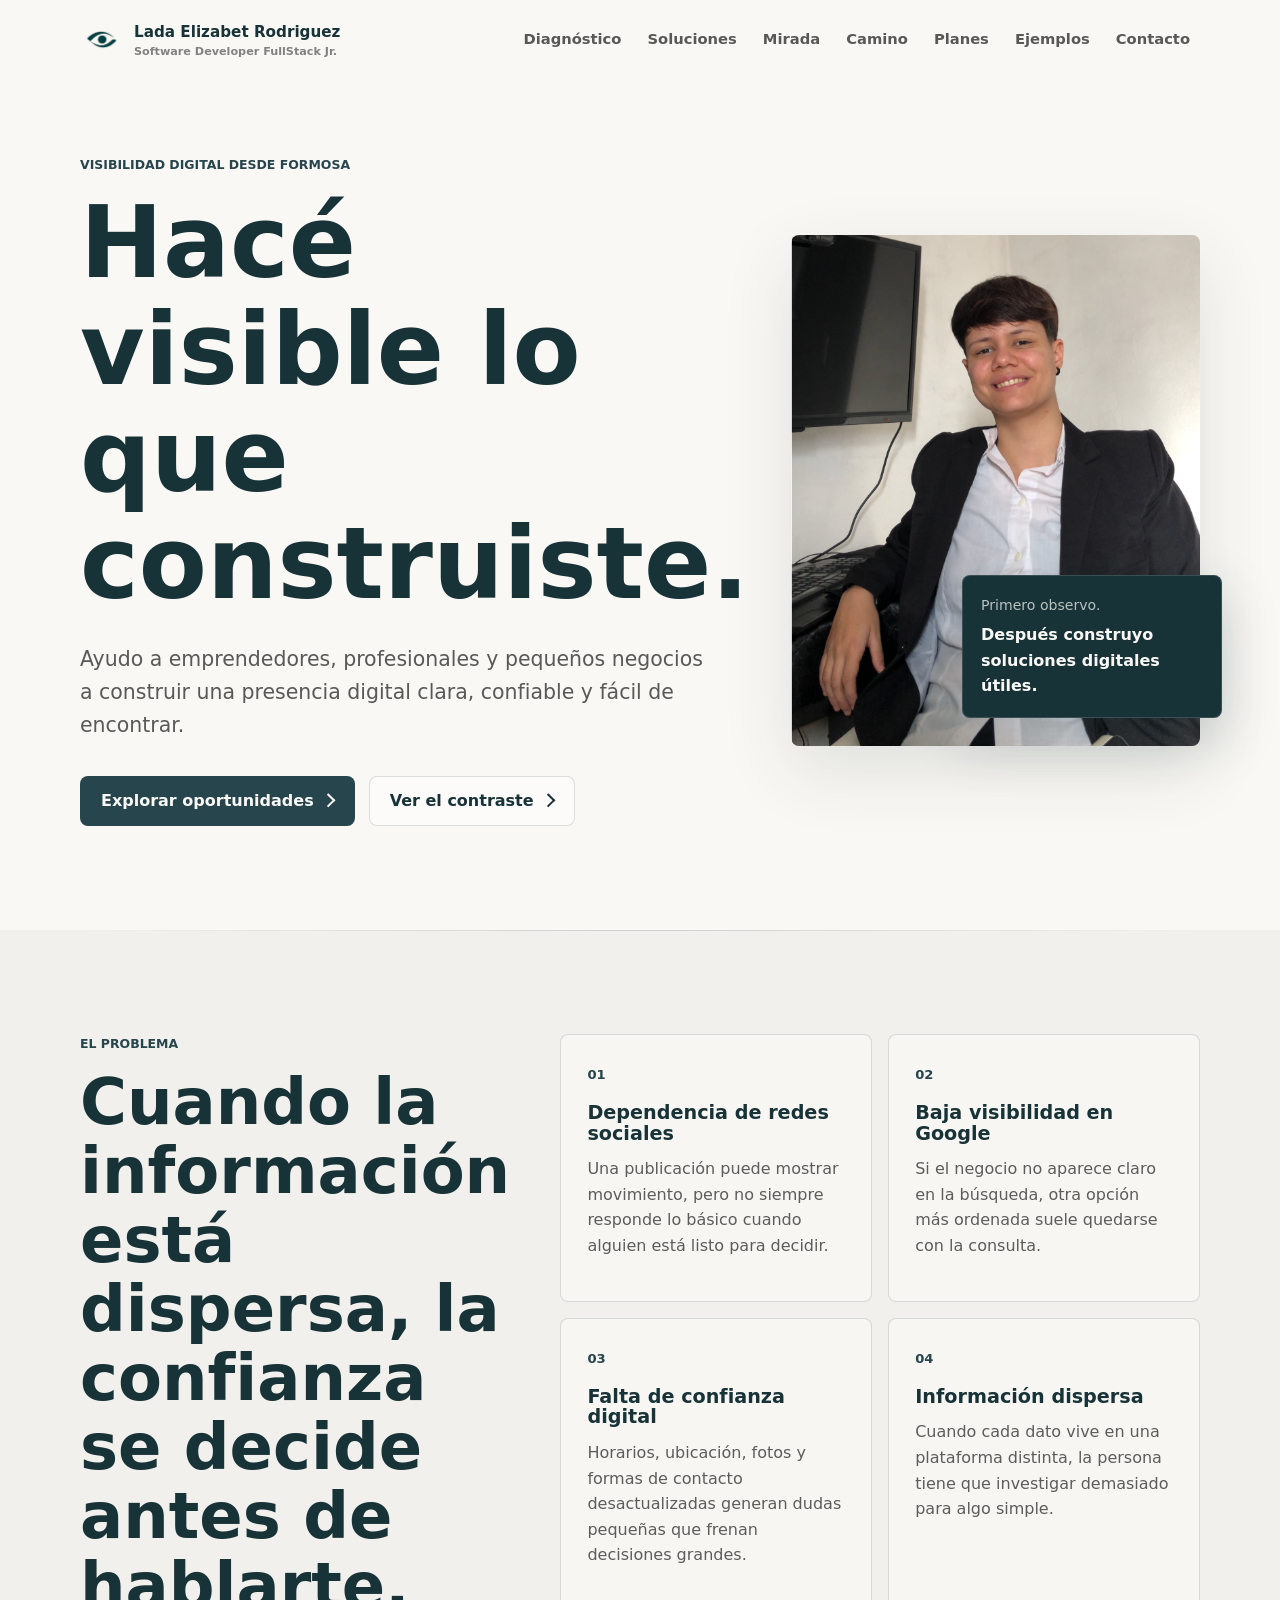
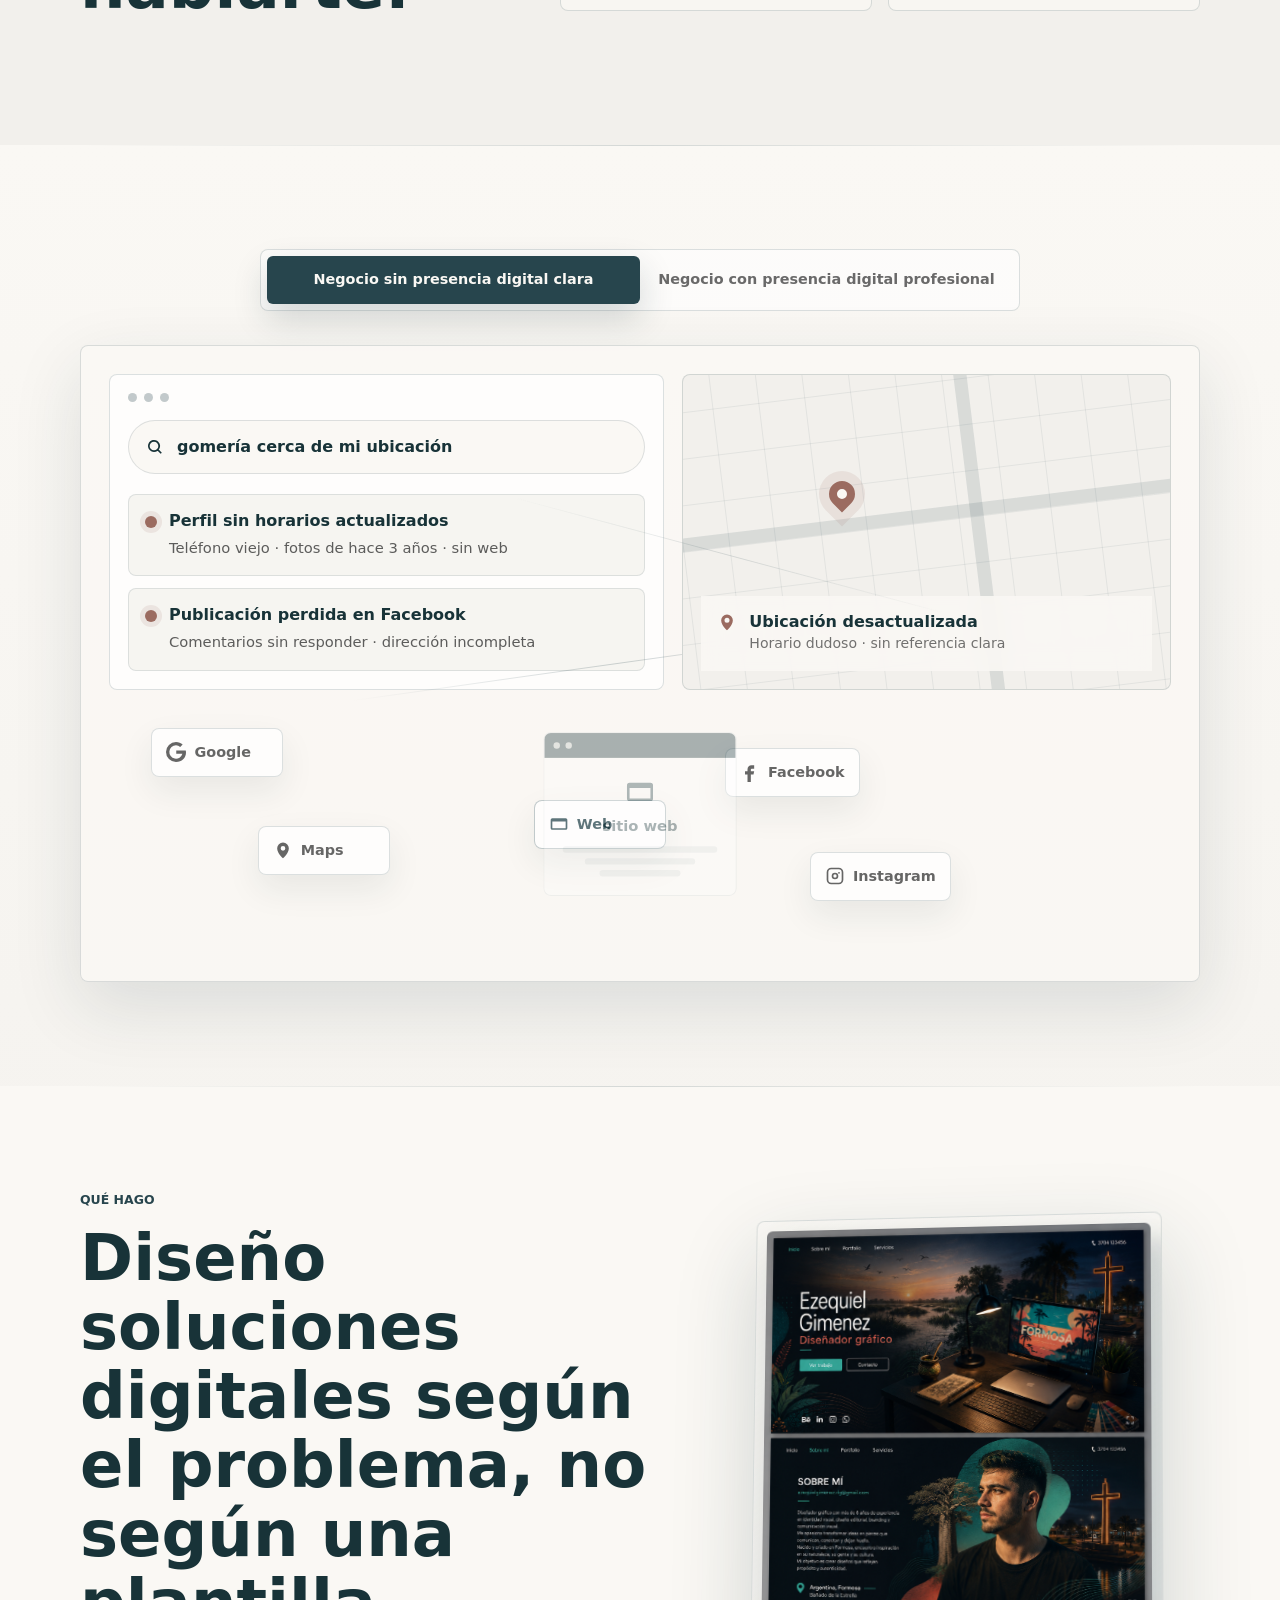
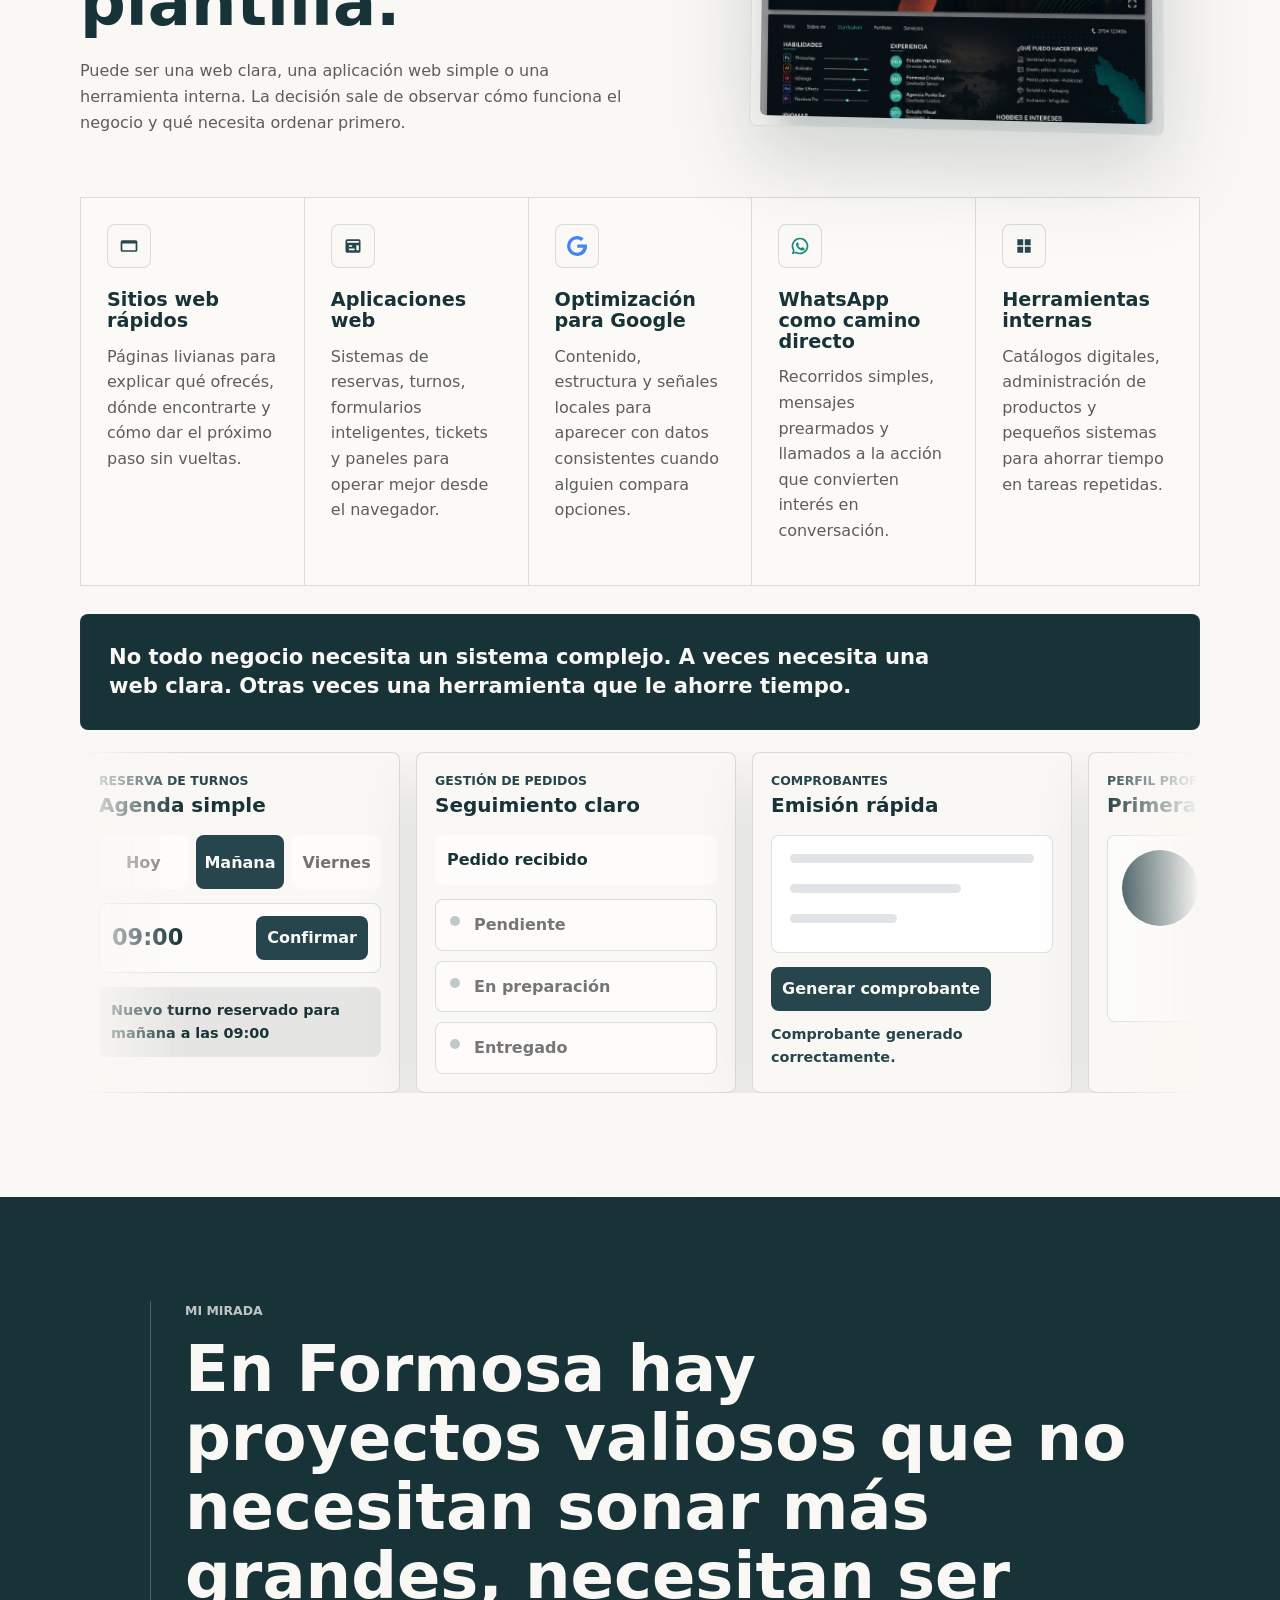
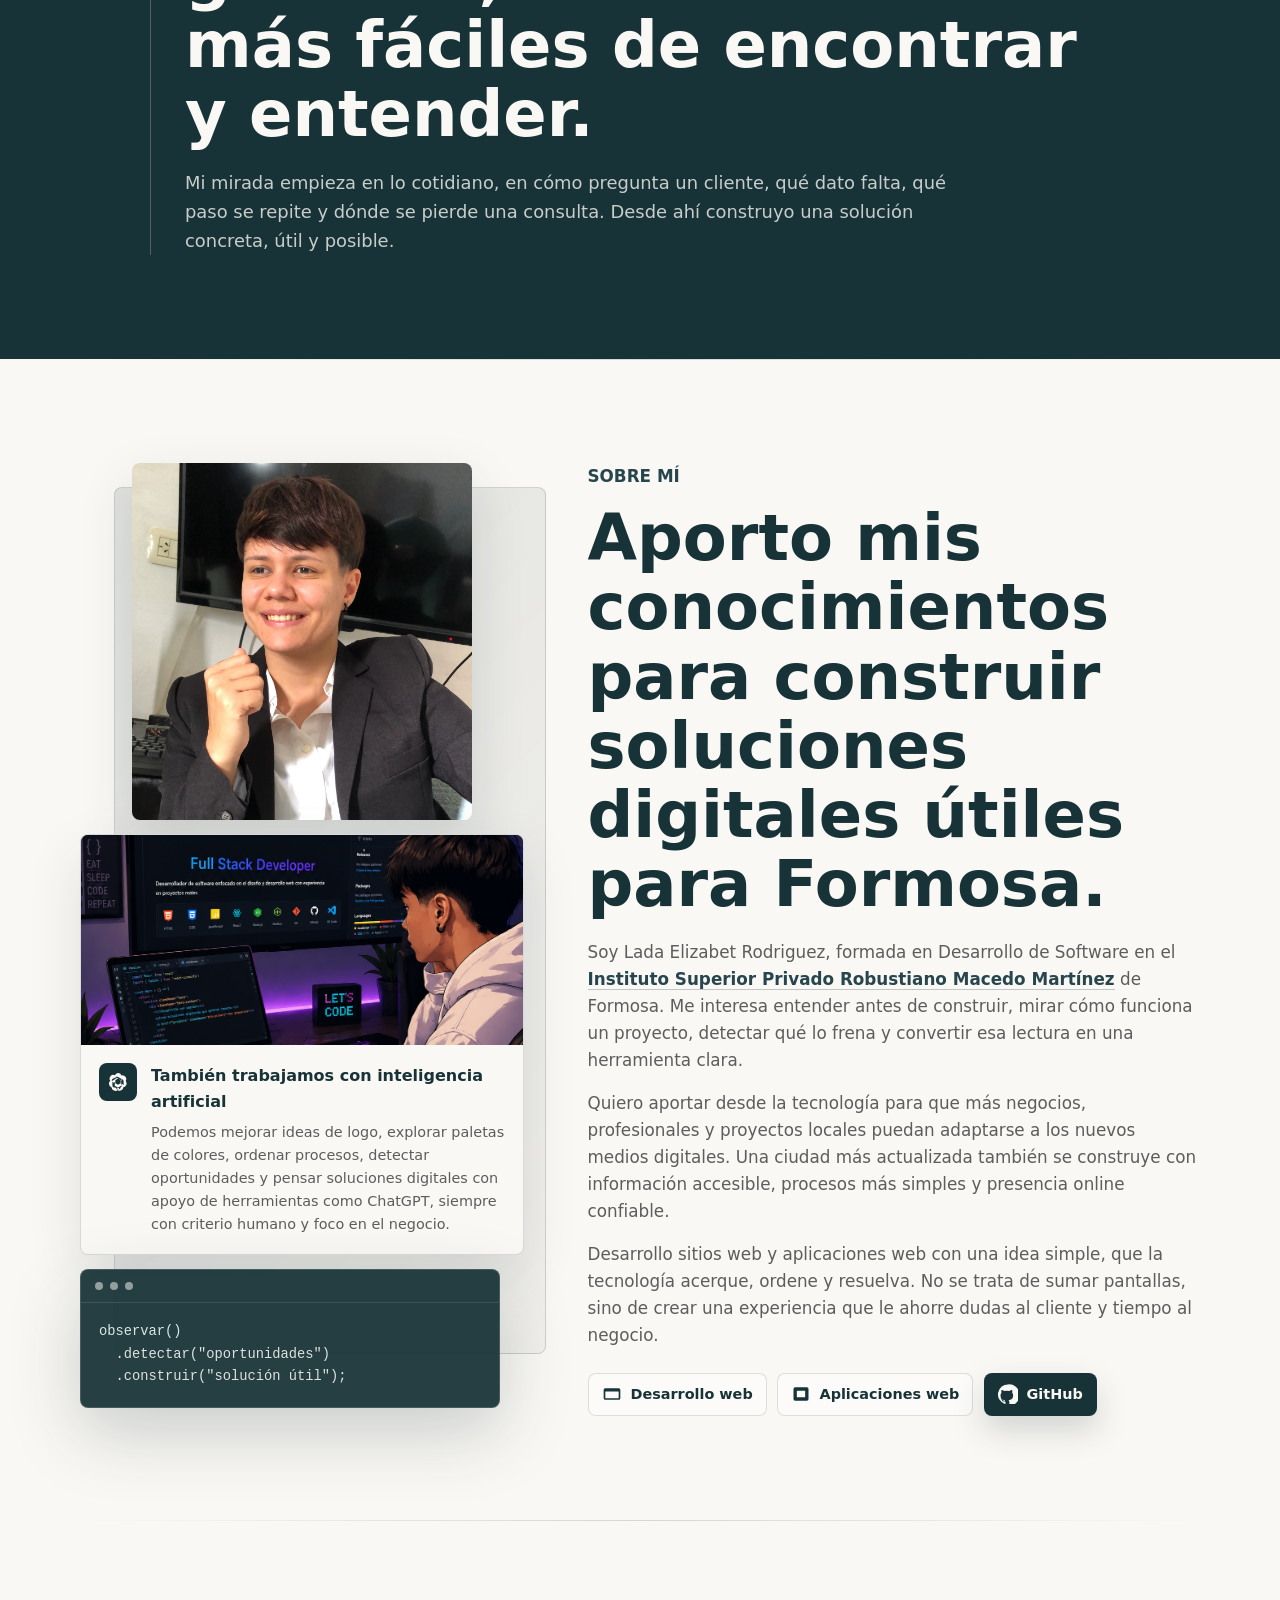
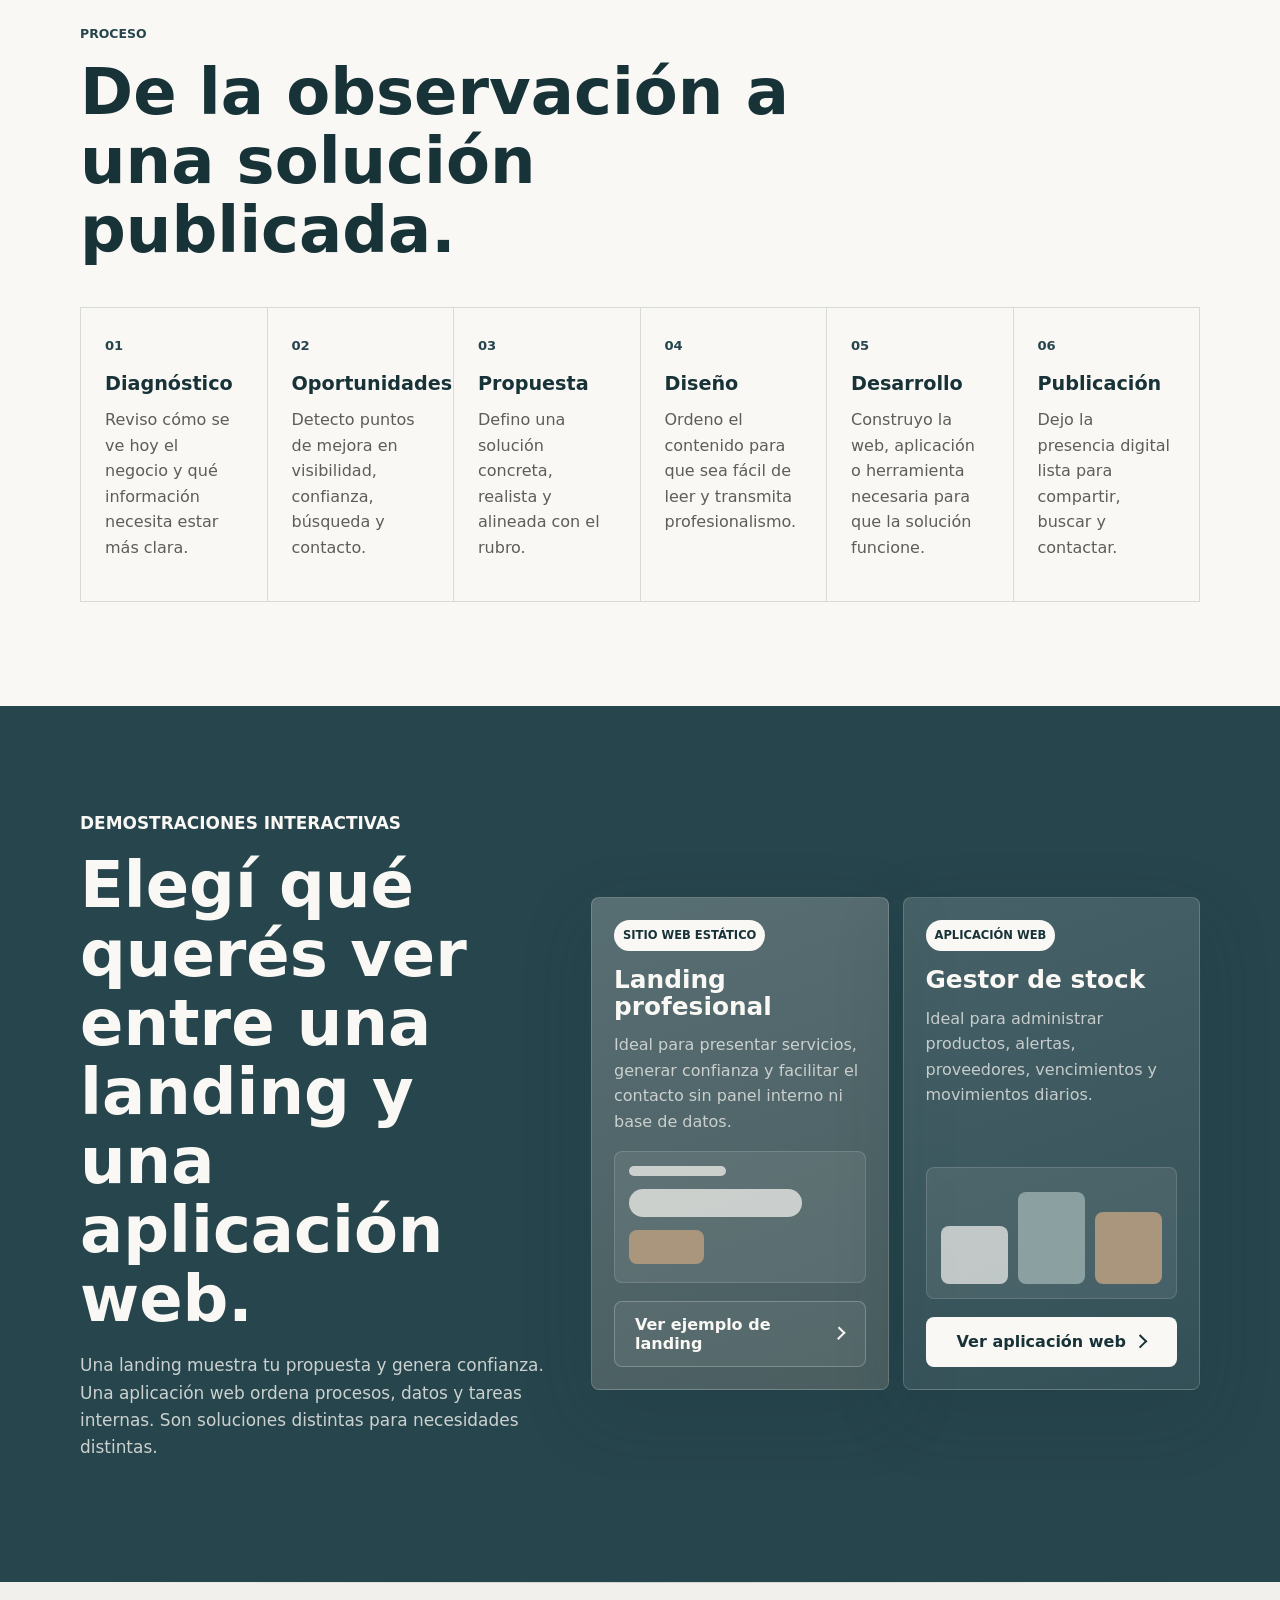
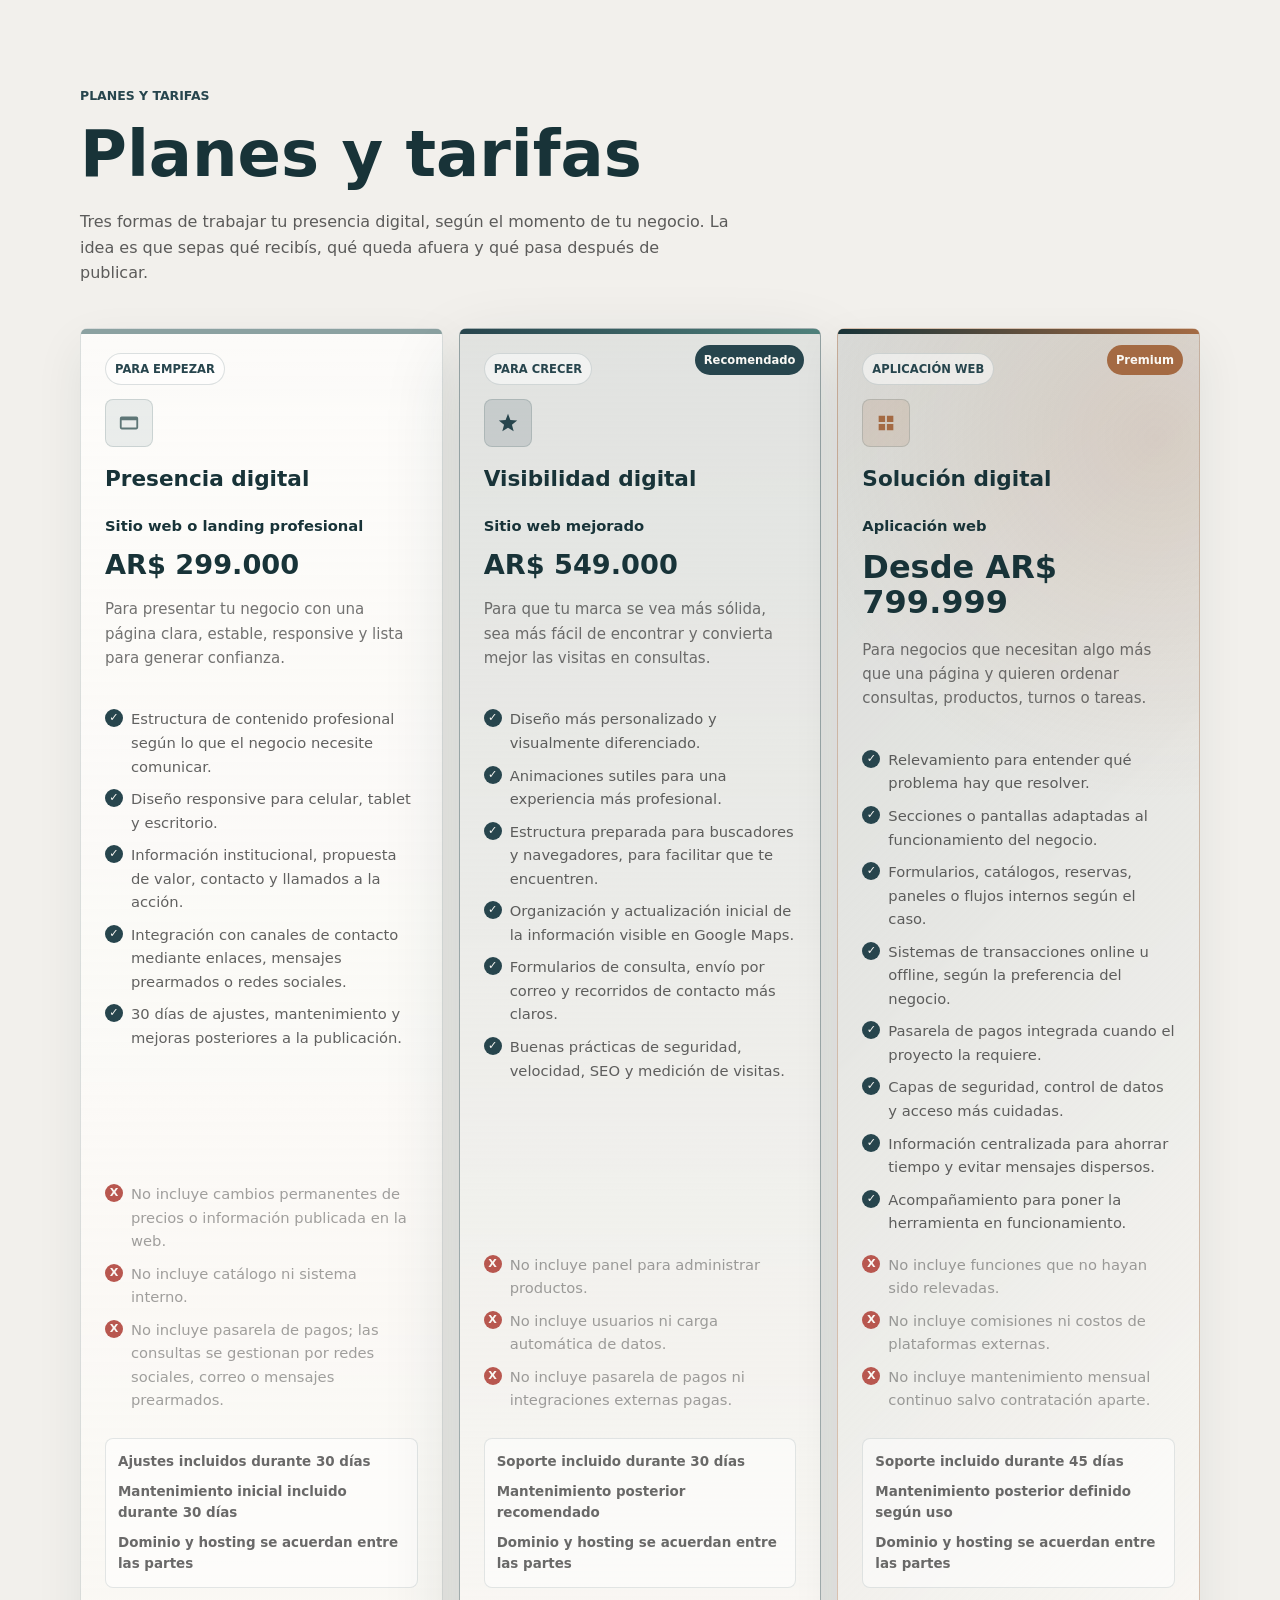
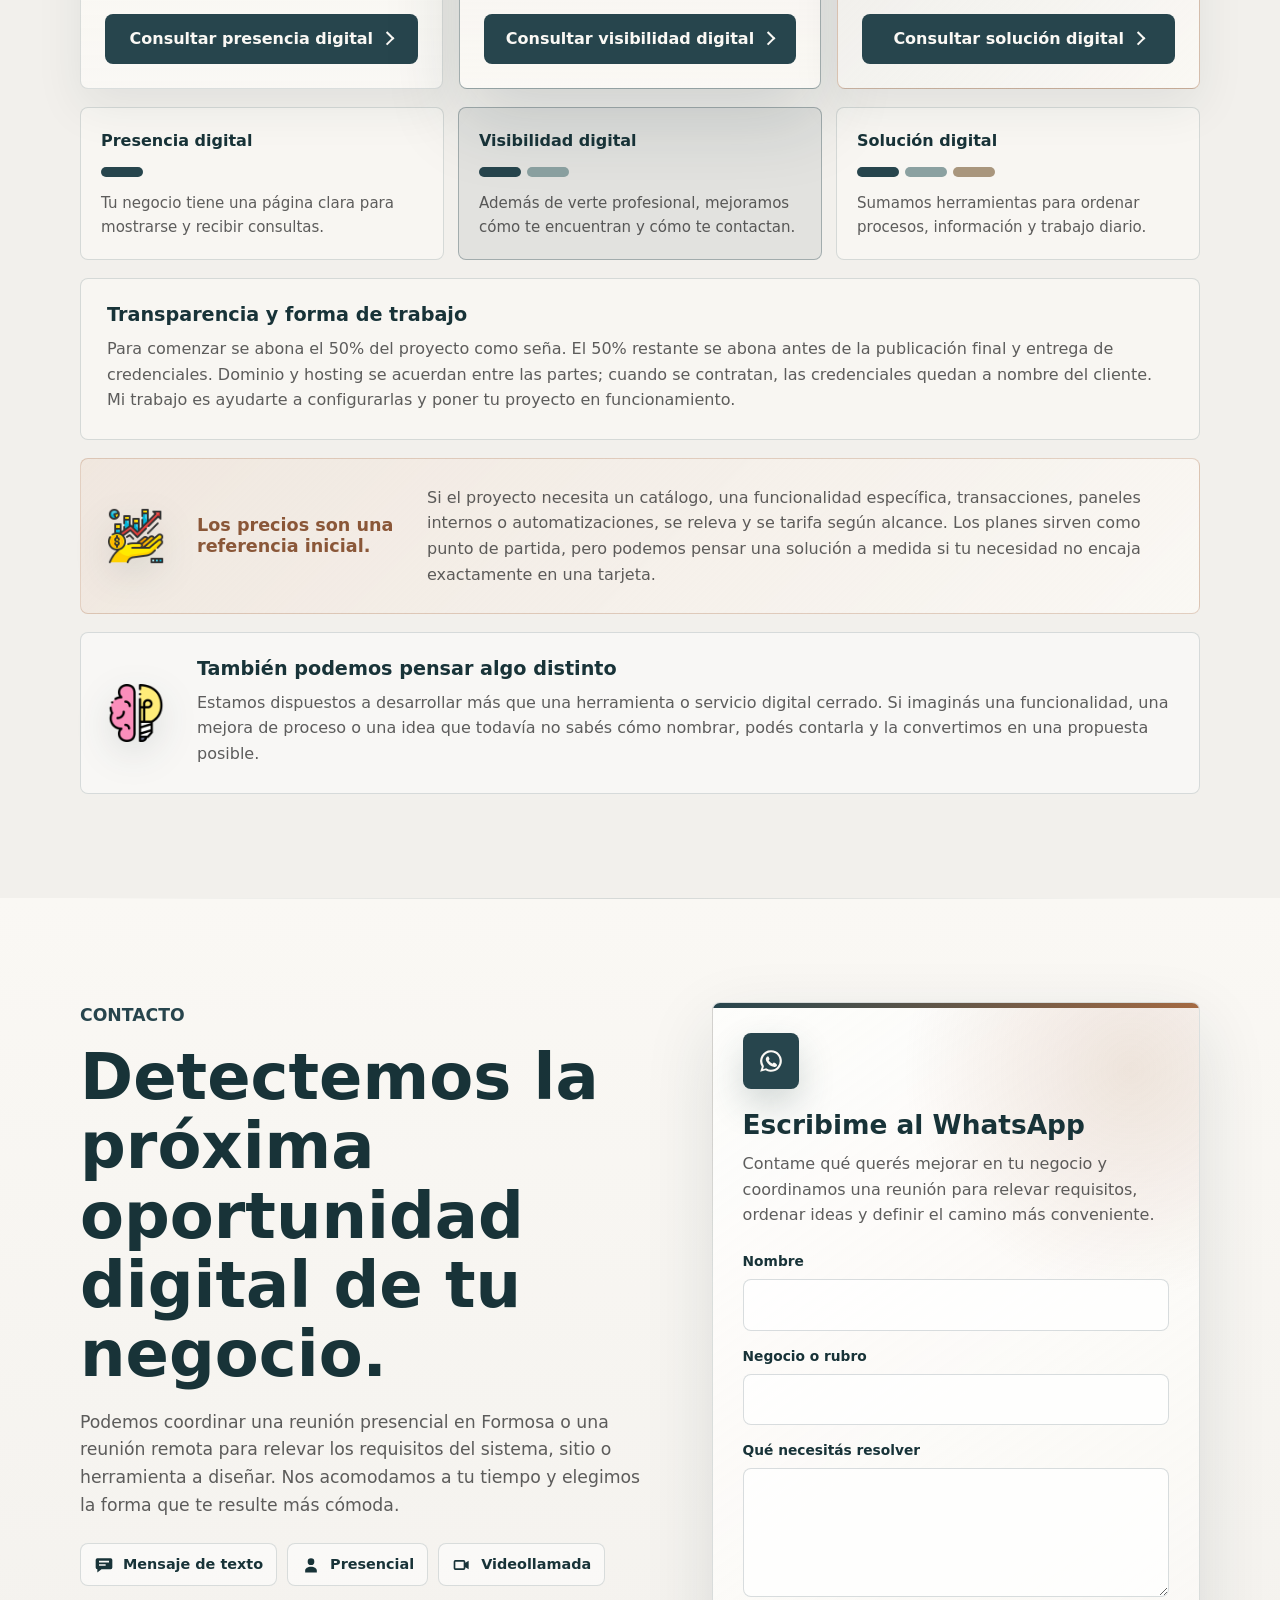
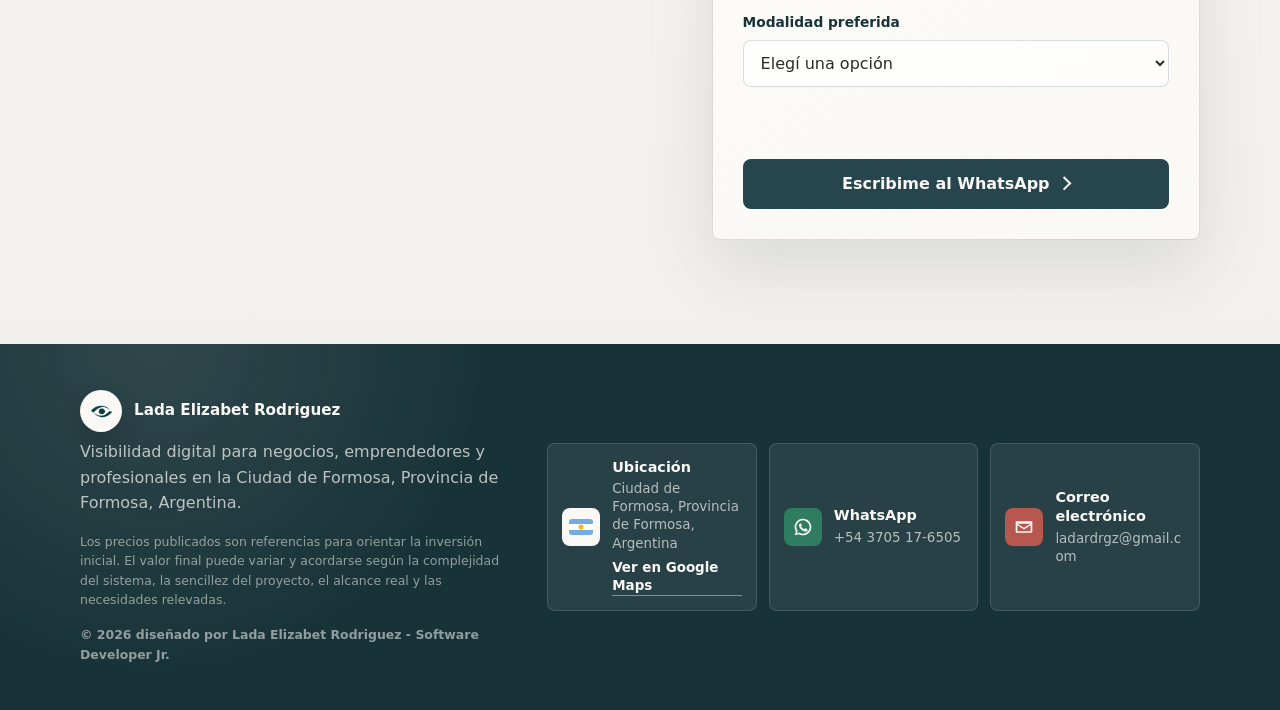
==== index.html @ 91e5b0d8 "Primera version del sitio profesional" ====
<!doctype html>
<html lang="es-AR">
  <head>
    <meta charset="utf-8">
    <meta name="viewport" content="width=device-width, initial-scale=1">
    <title>Lada Elizabet Rodriguez | Software Developer FullStack Jr. en Formosa</title>
    <meta name="description" content="Diseño sitios web, landing pages y aplicaciones web para negocios, emprendedores y profesionales que buscan una presencia digital clara, confiable y fácil de encontrar.">
    <meta name="author" content="Lada Elizabet Rodriguez">
    <meta name="robots" content="index, follow">
    <meta name="theme-color" content="#27454D">
    <meta property="og:locale" content="es_AR">
    <meta property="og:title" content="Lada Elizabet Rodriguez | Software Developer FullStack Jr. en Formosa">
    <meta property="og:description" content="Sitios web, landing pages y aplicaciones web para negocios, emprendedores y profesionales que necesitan visibilidad digital.">
    <meta property="og:type" content="website">
    <meta property="og:image" content="img/IMG_3997.PNG">
    <meta property="og:image:alt" content="Retrato de Lada Elizabet Rodriguez">
    <meta name="twitter:card" content="summary_large_image">
    <meta name="twitter:title" content="Lada Elizabet Rodriguez | Software Developer FullStack Jr.">
    <meta name="twitter:description" content="Presencia digital clara, confiable y fácil de encontrar para negocios y profesionales en Formosa.">
    <meta name="twitter:image" content="img/IMG_3997.PNG">
    <link rel="icon" href="img/logo.png">
    <link rel="apple-touch-icon" href="img/logo.png">
    <link rel="stylesheet" href="styles.css">
  </head>
  <body>
    <header class="site-header" data-header>
      <a class="brand" href="#inicio" aria-label="Ir al inicio">
        <img src="img/logo.png" alt="Logo de Lada Elizabet Rodriguez" class="brand__logo" decoding="async">
        <span class="brand__text">
          <span class="brand__name">Lada Elizabet Rodriguez</span>
          <span class="brand__role">Software Developer FullStack Jr.</span>
        </span>
      </a>

      <button class="nav-toggle" type="button" aria-label="Abrir menú" aria-expanded="false" data-nav-toggle>
        <span></span>
        <span></span>
      </button>

      <nav class="site-nav" aria-label="Navegación principal" data-nav>
        <a href="#problema">Diagnóstico</a>
        <a href="#que-hago">Soluciones</a>
        <a href="#mirada">Mirada</a>
        <a href="#proceso">Camino</a>
        <a href="#planes">Planes</a>
        <a href="#demo">Ejemplos</a>
        <a href="#contacto">Contacto</a>
      </nav>
    </header>

    <main>
      <section class="hero section" id="inicio">
        <div class="container hero__grid">
          <div class="hero__content">
            <p class="eyebrow">Visibilidad digital desde Formosa</p>
            <h1>Hacé visible lo que construiste.</h1>
            <p class="hero__lead">Ayudo a emprendedores, profesionales y pequeños negocios a construir una presencia digital clara, confiable y fácil de encontrar.</p>
            <div class="hero__actions">
              <a class="button button--primary" href="#contacto">Explorar oportunidades</a>
              <a class="button button--ghost" href="#visibilidad">Ver el contraste</a>
            </div>
          </div>

          <aside class="hero__portrait" aria-label="Presentación de Lada Elizabet Rodriguez">
            <img src="img/IMG_3997.PNG" alt="Retrato de Lada Elizabet Rodriguez" fetchpriority="high" decoding="async">
            <div class="portrait-note">
              <span>Primero observo.</span>
              <strong>Después construyo soluciones digitales útiles.</strong>
            </div>
          </aside>
        </div>
      </section>

      <section class="section section--soft" id="problema">
        <div class="container split">
          <div>
            <p class="eyebrow">El problema</p>
            <h2>Cuando la información está dispersa, la confianza se decide antes de hablarte.</h2>
          </div>
          <div class="problem-grid">
            <article class="mini-card">
              <span>01</span>
              <h3>Dependencia de redes sociales</h3>
              <p>Una publicación puede mostrar movimiento, pero no siempre responde lo básico cuando alguien está listo para decidir.</p>
            </article>
            <article class="mini-card">
              <span>02</span>
              <h3>Baja visibilidad en Google</h3>
              <p>Si el negocio no aparece claro en la búsqueda, otra opción más ordenada suele quedarse con la consulta.</p>
            </article>
            <article class="mini-card">
              <span>03</span>
              <h3>Falta de confianza digital</h3>
              <p>Horarios, ubicación, fotos y formas de contacto desactualizadas generan dudas pequeñas que frenan decisiones grandes.</p>
            </article>
            <article class="mini-card">
              <span>04</span>
              <h3>Información dispersa</h3>
              <p>Cuando cada dato vive en una plataforma distinta, la persona tiene que investigar demasiado para algo simple.</p>
            </article>
          </div>
        </div>
      </section>

      <section class="section visibility-lab" id="visibilidad" data-visibility-lab>
        <div class="container">
          <div class="visibility-switch" role="group" aria-label="Comparación de presencia digital">
            <button class="visibility-switch__button is-active" type="button" data-visibility-state="unclear">Negocio sin presencia digital clara</button>
            <button class="visibility-switch__button" type="button" data-visibility-state="clear">Negocio con presencia digital profesional</button>
          </div>

          <div class="visibility-board" data-visibility-board>
            <div class="search-simulation">
              <div class="browser-bar" aria-hidden="true">
                <span></span>
                <span></span>
                <span></span>
              </div>
              <div class="search-field">
                <svg viewBox="0 0 24 24" aria-hidden="true">
                  <path d="M10.8 18a7.2 7.2 0 1 1 5.1-12.3 7.2 7.2 0 0 1-5.1 12.3Zm0-2a5.2 5.2 0 1 0 0-10.4 5.2 5.2 0 0 0 0 10.4Zm8 4.2-4-4 1.4-1.4 4 4-1.4 1.4Z"/>
                </svg>
                <span data-search-query>gomería cerca de mi ubicación</span>
              </div>
              <div class="result-list">
                <article class="search-result search-result--one">
                  <span class="result-dot"></span>
                  <div>
                    <strong data-result-title>Perfil sin horarios actualizados</strong>
                    <p data-result-detail>Teléfono viejo · fotos de hace 3 años · sin web</p>
                  </div>
                </article>
                <article class="search-result search-result--two">
                  <span class="result-dot"></span>
                  <div>
                    <strong data-result-title-alt>Publicación perdida en Facebook</strong>
                    <p data-result-detail-alt>Comentarios sin responder · dirección incompleta</p>
                  </div>
                </article>
              </div>
            </div>

            <div class="map-simulation">
              <div class="map-grid" aria-hidden="true"></div>
              <div class="map-pin map-pin--wrong" aria-hidden="true"></div>
              <div class="map-pin map-pin--right" aria-hidden="true"></div>
              <div class="map-card">
                <svg viewBox="0 0 24 24" aria-hidden="true">
                  <path d="M12 22s7-5.6 7-12a7 7 0 0 0-14 0c0 6.4 7 12 7 12Zm0-9a3 3 0 1 1 0-6 3 3 0 0 1 0 6Z"/>
                </svg>
                <div>
                  <strong data-map-title>Ubicación desactualizada</strong>
                  <span data-map-detail>Horario dudoso · sin referencia clara</span>
                </div>
              </div>
            </div>

            <div class="channel-cloud" aria-label="Canales de búsqueda">
              <span class="channel-card channel-card--google">
                <svg viewBox="0 0 24 24" aria-hidden="true"><path d="M12 4a8 8 0 1 0 7.7 10.2h-7.4v-4h11.4c.2.8.3 1.5.3 2.4C24 19.2 19 24 12 24A12 12 0 1 1 12 0c3.2 0 5.9 1.2 8 3.1l-3 3A7.5 7.5 0 0 0 12 4Z"/></svg>
                Google
              </span>
              <span class="channel-card channel-card--maps">
                <svg viewBox="0 0 24 24" aria-hidden="true"><path d="M12 22s7-5.6 7-12a7 7 0 0 0-14 0c0 6.4 7 12 7 12Zm0-9.2a2.8 2.8 0 1 1 0-5.6 2.8 2.8 0 0 1 0 5.6Z"/></svg>
                Maps
              </span>
              <span class="channel-card channel-card--facebook">
                <svg viewBox="0 0 24 24" aria-hidden="true"><path d="M14 8h3V4h-3c-3.3 0-5 2-5 5v2H6v4h3v9h4v-9h3.2l.8-4h-4V9c0-.7.3-1 1-1Z"/></svg>
                Facebook
              </span>
              <span class="channel-card channel-card--instagram">
                <svg viewBox="0 0 24 24" aria-hidden="true"><path d="M7.5 2h9A5.5 5.5 0 0 1 22 7.5v9a5.5 5.5 0 0 1-5.5 5.5h-9A5.5 5.5 0 0 1 2 16.5v-9A5.5 5.5 0 0 1 7.5 2Zm0 2A3.5 3.5 0 0 0 4 7.5v9A3.5 3.5 0 0 0 7.5 20h9a3.5 3.5 0 0 0 3.5-3.5v-9A3.5 3.5 0 0 0 16.5 4h-9ZM12 8a4 4 0 1 1 0 8 4 4 0 0 1 0-8Zm0 2a2 2 0 1 0 0 4 2 2 0 0 0 0-4Zm4.8-2.9a1.1 1.1 0 1 1 0 2.2 1.1 1.1 0 0 1 0-2.2Z"/></svg>
                Instagram
              </span>
              <span class="channel-card channel-card--web">
                <svg viewBox="0 0 24 24" aria-hidden="true"><path d="M4 5h16a2 2 0 0 1 2 2v10a2 2 0 0 1-2 2H4a2 2 0 0 1-2-2V7a2 2 0 0 1 2-2Zm0 4v8h16V9H4Zm1-2h2v1H5V7Zm3 0h2v1H8V7Z"/></svg>
                Web
              </span>
            </div>

            <div class="central-site" aria-label="Sitio web central">
              <div class="central-site__header">
                <span></span>
                <span></span>
              </div>
              <div class="central-site__body">
                <svg viewBox="0 0 24 24" aria-hidden="true">
                  <path d="M4 5h16a2 2 0 0 1 2 2v10a2 2 0 0 1-2 2H4a2 2 0 0 1-2-2V7a2 2 0 0 1 2-2Zm0 4v8h16V9H4Z"/>
                </svg>
                <strong>sitio web</strong>
                <div class="site-lines" aria-hidden="true">
                  <span></span>
                  <span></span>
                  <span></span>
                </div>
              </div>
            </div>
          </div>
        </div>
      </section>

      <section class="section" id="que-hago">
        <div class="container">
          <div class="solution-intro">
            <div class="section-heading">
              <p class="eyebrow">Qué hago</p>
              <h2>Diseño soluciones digitales según el problema, no según una plantilla.</h2>
              <p>Puede ser una web clara, una aplicación web simple o una herramienta interna. La decisión sale de observar cómo funciona el negocio y qué necesita ordenar primero.</p>
            </div>

            <figure class="premium-preview premium-preview--image" aria-label="Ejemplo visual de landing moderna">
              <img src="img/Image_Diseñador.png" alt="Ejemplo de landing profesional para diseñador gráfico" loading="lazy" decoding="async">
            </figure>
          </div>

          <div class="feature-list feature-list--icons">
            <article>
              <span class="feature-icon" aria-hidden="true">
                <svg viewBox="0 0 24 24"><path d="M4 5h16a2 2 0 0 1 2 2v10a2 2 0 0 1-2 2H4a2 2 0 0 1-2-2V7a2 2 0 0 1 2-2Zm0 4v8h16V9H4Z"/></svg>
              </span>
              <h3>Sitios web rápidos</h3>
              <p>Páginas livianas para explicar qué ofrecés, dónde encontrarte y cómo dar el próximo paso sin vueltas.</p>
            </article>
            <article>
              <span class="feature-icon" aria-hidden="true">
                <svg viewBox="0 0 24 24"><path d="M5 4h14a2 2 0 0 1 2 2v12a2 2 0 0 1-2 2H5a2 2 0 0 1-2-2V6a2 2 0 0 1 2-2Zm0 4h14V6H5v2Zm2 3v2h4v-2H7Zm0 4v2h7v-2H7Zm9-4v6h3v-6h-3Z"/></svg>
              </span>
              <h3>Aplicaciones web</h3>
              <p>Sistemas de reservas, turnos, formularios inteligentes, tickets y paneles para operar mejor desde el navegador.</p>
            </article>
            <article>
              <span class="feature-icon feature-icon--google" aria-hidden="true">
                <svg viewBox="0 0 24 24"><path d="M12 4a8 8 0 1 0 7.7 10.2h-7.4v-4h11.4c.2.8.3 1.5.3 2.4C24 19.2 19 24 12 24A12 12 0 1 1 12 0c3.2 0 5.9 1.2 8 3.1l-3 3A7.5 7.5 0 0 0 12 4Z"/></svg>
              </span>
              <h3>Optimización para Google</h3>
              <p>Contenido, estructura y señales locales para aparecer con datos consistentes cuando alguien compara opciones.</p>
            </article>
            <article>
              <span class="feature-icon feature-icon--whatsapp" aria-hidden="true">
                <svg viewBox="0 0 24 24"><path d="M12 2a10 10 0 0 0-8.5 15.3L2 22l4.9-1.4A10 10 0 1 0 12 2Zm0 18a8 8 0 0 1-4.1-1.1l-.3-.2-2.9.8.8-2.8-.2-.3A8 8 0 1 1 12 20Zm4.5-5.8c-.2-.1-1.4-.7-1.6-.8-.2-.1-.4-.1-.6.1l-.7.8c-.1.2-.3.2-.5.1a6.5 6.5 0 0 1-3.2-2.8c-.1-.2 0-.4.1-.5l.5-.6c.1-.2.2-.3.1-.5l-.7-1.7c-.2-.4-.4-.4-.6-.4h-.5c-.2 0-.5.1-.7.3-.2.2-.9.9-.9 2.1 0 1.2.9 2.4 1 2.6.1.2 1.8 2.9 4.5 4 .6.3 1.1.4 1.5.5.6.2 1.2.1 1.6.1.5-.1 1.4-.6 1.6-1.1.2-.6.2-1 .1-1.1-.1-.1-.3-.2-.5-.3Z"/></svg>
              </span>
              <h3>WhatsApp como camino directo</h3>
              <p>Recorridos simples, mensajes prearmados y llamados a la acción que convierten interés en conversación.</p>
            </article>
            <article>
              <span class="feature-icon" aria-hidden="true">
                <svg viewBox="0 0 24 24"><path d="M4 4h7v7H4V4Zm9 0h7v7h-7V4ZM4 13h7v7H4v-7Zm9 0h7v7h-7v-7Z"/></svg>
              </span>
              <h3>Herramientas internas</h3>
              <p>Catálogos digitales, administración de productos y pequeños sistemas para ahorrar tiempo en tareas repetidas.</p>
            </article>
          </div>

          <div class="feature-note">
            <p>No todo negocio necesita un sistema complejo. A veces necesita una web clara. Otras veces una herramienta que le ahorre tiempo.</p>
          </div>

          <div class="solution-carousel" aria-label="Demostraciones visuales de problemas resueltos">
            <div class="solution-track">
              <article class="solution-card solution-card--booking">
                <div class="solution-card__head">
                  <span>Reserva de turnos</span>
                  <strong>Agenda simple</strong>
                </div>
                <div class="mini-calendar">
                  <button type="button">Hoy</button>
                  <button class="is-selected" type="button">Mañana</button>
                  <button type="button">Viernes</button>
                </div>
                <div class="mini-confirm">
                  <span>09:00</span>
                  <button type="button">Confirmar</button>
                </div>
                <p class="mini-toast">Nuevo turno reservado para mañana a las 09:00</p>
              </article>

              <article class="solution-card solution-card--orders">
                <div class="solution-card__head">
                  <span>Gestión de pedidos</span>
                  <strong>Seguimiento claro</strong>
                </div>
                <div class="order-flow">
                  <span>Pedido recibido</span>
                  <div>
                    <i>Pendiente</i>
                    <i>En preparación</i>
                    <i>Entregado</i>
                  </div>
                </div>
              </article>

              <article class="solution-card solution-card--receipt">
                <div class="solution-card__head">
                  <span>Comprobantes</span>
                  <strong>Emisión rápida</strong>
                </div>
                <div class="receipt-paper">
                  <span></span>
                  <span></span>
                  <span></span>
                </div>
                <button type="button">Generar comprobante</button>
                <p>Comprobante generado correctamente.</p>
              </article>

              <article class="solution-card solution-card--profile">
                <div class="solution-card__head">
                  <span>Perfil profesional</span>
                  <strong>Primera impresión</strong>
                </div>
                <div class="profile-web">
                  <span></span>
                  <div>
                    <strong>Tu nombre profesional</strong>
                    <small>Experiencia · Servicios · Contacto</small>
                    <button type="button">Contactar</button>
                  </div>
                </div>
              </article>

              <article class="solution-card solution-card--catalog">
                <div class="solution-card__head">
                  <span>Catálogo digital</span>
                  <strong>Productos visibles</strong>
                </div>
                <div class="catalog-mini">
                  <div><span></span><strong>$ 18.900</strong><button type="button">Consultar</button></div>
                  <div><span></span><strong>$ 32.500</strong><button type="button">Consultar</button></div>
                </div>
              </article>

              <article class="solution-card solution-card--stock">
                <div class="solution-card__head">
                  <span>Control de stock</span>
                  <strong>Alertas útiles</strong>
                </div>
                <div class="stock-mini">
                  <p><span>Producto disponible</span><strong>34 u.</strong></p>
                  <p class="is-low"><span>Stock bajo</span><strong>4 u.</strong></p>
                  <meter min="0" max="100" value="28"></meter>
                </div>
              </article>

              <article class="solution-card solution-card--form">
                <div class="solution-card__head">
                  <span>Formulario inteligente</span>
                  <strong>Solicitud ordenada</strong>
                </div>
                <div class="smart-form">
                  <span>Nombre completo</span>
                  <span>Rubro del negocio</span>
                  <span>Necesidad principal</span>
                </div>
                <p>Solicitud enviada.</p>
              </article>

              <article class="solution-card solution-card--admin">
                <div class="solution-card__head">
                  <span>Panel administrativo</span>
                  <strong>Decisiones rápidas</strong>
                </div>
                <div class="admin-mini">
                  <div><strong>128</strong><span>consultas</span></div>
                  <div><strong>36</strong><span>reservas</span></div>
                  <div class="mini-bars"><i></i><i></i><i></i><i></i></div>
                </div>
              </article>

            </div>
          </div>
        </div>
      </section>

      <section class="section section--deep" id="mirada">
        <div class="container quote-block">
          <p class="eyebrow">Mi mirada</p>
          <h2>En Formosa hay proyectos valiosos que no necesitan sonar más grandes, necesitan ser más fáciles de encontrar y entender.</h2>
          <p>Mi mirada empieza en lo cotidiano, en cómo pregunta un cliente, qué dato falta, qué paso se repite y dónde se pierde una consulta. Desde ahí construyo una solución concreta, útil y posible.</p>
        </div>
      </section>

      <section class="section" id="sobre-mi">
        <div class="container about">
          <div class="about__visual">
            <div class="about__image">
              <img src="img/IMG_4013.PNG" alt="Lada Elizabet Rodriguez en presentación profesional" loading="lazy" decoding="async">
            </div>
            <div class="ai-note">
              <div class="ai-note__media">
                <img src="img/ChatGPT Image 14 jun 2026, 10_40_36 p.m.png" alt="Espacio de trabajo con desarrollo web e inteligencia artificial" loading="lazy" decoding="async">
              </div>
              <div class="ai-note__content">
                <span class="ai-note__icon" aria-hidden="true">
                  <svg viewBox="0 0 24 24"><path d="M12 2.2a4.1 4.1 0 0 1 3.8 2.6 4.2 4.2 0 0 1 4.6 6.2 4.2 4.2 0 0 1-2.5 6.8 4.1 4.1 0 0 1-6.2 3.2 4.2 4.2 0 0 1-6.6-3.1 4.2 4.2 0 0 1-1.5-7.2 4.1 4.1 0 0 1 5-6.1A4.1 4.1 0 0 1 12 2.2Zm-1.2 5.1 5.1 3V8.7l-3.8-2.2a2.2 2.2 0 0 0-3.3 1.4l2-.6Zm-4.9 4.2v4.2a2.2 2.2 0 0 0 2.6 2.2v-6l-1.4.8-1.2-1.2Zm4.4 8.1a2.2 2.2 0 0 0 3.2-.5l-5.1-3v1.6l1.9 1.1Zm7.8-4.1v-4.2a2.2 2.2 0 0 0-2.6-2.2v6l1.4-.8 1.2 1.2Zm-9-2.1 2.9 1.7 2.9-1.7v-3.4L12 8.3 9.1 10v3.4Zm6.8 2.5-5.1 3a2.2 2.2 0 0 0 4.1-1.1l1-.6v-1.3ZM8.1 8.1a2.2 2.2 0 0 0-2.7 2.8l5.1-3-1.4-.8-1 .6Z"/></svg>
                </span>
                <strong>También trabajamos con inteligencia artificial</strong>
                <p>Podemos mejorar ideas de logo, explorar paletas de colores, ordenar procesos, detectar oportunidades y pensar soluciones digitales con apoyo de herramientas como ChatGPT, siempre con criterio humano y foco en el negocio.</p>
              </div>
            </div>
            <div class="code-card" aria-label="Forma de trabajo en desarrollo">
              <div class="code-card__bar" aria-hidden="true">
                <span></span>
                <span></span>
                <span></span>
              </div>
              <pre><code><span>observar()</span>
  .detectar("oportunidades")
  .construir("solución útil");</code></pre>
            </div>
          </div>
          <div class="about__content">
            <p class="eyebrow">Sobre mí</p>
            <h2>Aporto mis conocimientos para construir soluciones digitales útiles para Formosa.</h2>
            <p>Soy Lada Elizabet Rodriguez, formada en Desarrollo de Software en el <a class="text-link" href="https://web.macedomartinezfsa.edu.ar/" target="_blank" rel="noopener noreferrer">Instituto Superior Privado Robustiano Macedo Martínez</a> de Formosa. Me interesa entender antes de construir, mirar cómo funciona un proyecto, detectar qué lo frena y convertir esa lectura en una herramienta clara.</p>
            <p>Quiero aportar desde la tecnología para que más negocios, profesionales y proyectos locales puedan adaptarse a los nuevos medios digitales. Una ciudad más actualizada también se construye con información accesible, procesos más simples y presencia online confiable.</p>
            <p>Desarrollo sitios web y aplicaciones web con una idea simple, que la tecnología acerque, ordene y resuelva. No se trata de sumar pantallas, sino de crear una experiencia que le ahorre dudas al cliente y tiempo al negocio.</p>
            <div class="tech-stack" aria-label="Herramientas y canales digitales">
              <span>
                <svg viewBox="0 0 24 24" aria-hidden="true"><path d="M4 5h16a2 2 0 0 1 2 2v10a2 2 0 0 1-2 2H4a2 2 0 0 1-2-2V7a2 2 0 0 1 2-2Zm0 4v8h16V9H4Z"/></svg>
                Desarrollo web
              </span>
              <span>
                <svg viewBox="0 0 24 24" aria-hidden="true"><path d="M5 4h14a2 2 0 0 1 2 2v12a2 2 0 0 1-2 2H5a2 2 0 0 1-2-2V6a2 2 0 0 1 2-2Zm2 4v8h10V8H7Z"/></svg>
                Aplicaciones web
              </span>
              <button class="tech-link" type="button" data-github-open>
                <svg viewBox="0 0 24 24" aria-hidden="true"><path d="M12 .5A12 12 0 0 0 8.2 23.9c.6.1.8-.2.8-.6v-2.1c-3.3.7-4-1.4-4-1.4-.5-1.3-1.3-1.7-1.3-1.7-1-.7.1-.7.1-.7 1.2.1 1.8 1.2 1.8 1.2 1 .1.8 2.1 2.1 2.6.1-.8.4-1.4.8-1.7-2.7-.3-5.5-1.3-5.5-5.9 0-1.3.5-2.4 1.2-3.2-.1-.3-.5-1.6.1-3.2 0 0 1-.3 3.3 1.2a11.4 11.4 0 0 1 6 0c2.3-1.5 3.3-1.2 3.3-1.2.6 1.6.2 2.9.1 3.2.8.8 1.2 1.9 1.2 3.2 0 4.6-2.8 5.6-5.5 5.9.5.4.9 1.2.9 2.4v3.5c0 .4.2.7.8.6A12 12 0 0 0 12 .5Z"/></svg>
                GitHub
              </button>
            </div>
          </div>
        </div>
      </section>

      <section class="section" id="proceso">
        <div class="container">
          <div class="section-heading">
            <p class="eyebrow">Proceso</p>
            <h2>De la observación a una solución publicada.</h2>
          </div>

          <ol class="process">
            <li>
              <span>01</span>
              <h3>Diagnóstico</h3>
              <p>Reviso cómo se ve hoy el negocio y qué información necesita estar más clara.</p>
            </li>
            <li>
              <span>02</span>
              <h3>Oportunidades</h3>
              <p>Detecto puntos de mejora en visibilidad, confianza, búsqueda y contacto.</p>
            </li>
            <li>
              <span>03</span>
              <h3>Propuesta</h3>
              <p>Defino una solución concreta, realista y alineada con el rubro.</p>
            </li>
            <li>
              <span>04</span>
              <h3>Diseño</h3>
              <p>Ordeno el contenido para que sea fácil de leer y transmita profesionalismo.</p>
            </li>
            <li>
              <span>05</span>
              <h3>Desarrollo</h3>
              <p>Construyo la web, aplicación o herramienta necesaria para que la solución funcione.</p>
            </li>
            <li>
              <span>06</span>
              <h3>Publicación</h3>
              <p>Dejo la presencia digital lista para compartir, buscar y contactar.</p>
            </li>
          </ol>
        </div>
      </section>

      <section class="section demo-cta-section" id="demo">
        <div class="container demo-cta demo-cta--split">
          <div class="demo-cta__copy">
            <p class="eyebrow">Demostraciones interactivas</p>
            <h2>Elegí qué querés ver entre una landing y una aplicación web.</h2>
            <p>Una landing muestra tu propuesta y genera confianza. Una aplicación web ordena procesos, datos y tareas internas. Son soluciones distintas para necesidades distintas.</p>
          </div>
          <div class="demo-choice-grid">
            <article class="demo-choice-card demo-choice-card--landing">
              <span class="demo-choice-label">Sitio web estático</span>
              <h3>Landing profesional</h3>
              <p>Ideal para presentar servicios, generar confianza y facilitar el contacto sin panel interno ni base de datos.</p>
              <div class="demo-choice-preview" aria-hidden="true">
                <span></span>
                <strong></strong>
                <i></i>
              </div>
              <a class="button button--ghost demo-choice-button" href="landing-abogado.html">Ver ejemplo de landing</a>
            </article>
            <article class="demo-choice-card demo-choice-card--app">
              <span class="demo-choice-label">Aplicación web</span>
              <h3>Gestor de stock</h3>
              <p>Ideal para administrar productos, alertas, proveedores, vencimientos y movimientos diarios.</p>
              <div class="demo-choice-preview demo-choice-preview--app" aria-hidden="true">
                <span></span>
                <span></span>
                <span></span>
              </div>
              <button class="button button--primary demo-cta__button" type="button" data-demo-open>Ver aplicación web</button>
            </article>
          </div>
        </div>
      </section>

      <section class="section pricing-section" id="planes">
        <div class="container">
          <div class="section-heading section-heading--wide">
            <p class="eyebrow">Planes y tarifas</p>
            <h2>Planes y tarifas</h2>
            <p>Tres formas de trabajar tu presencia digital, según el momento de tu negocio. La idea es que sepas qué recibís, qué queda afuera y qué pasa después de publicar.</p>
          </div>

          <div class="pricing-grid">
            <article class="pricing-card pricing-card--presence">
              <span class="pricing-tier">Para empezar</span>
              <div class="pricing-icon" aria-hidden="true">
                <svg viewBox="0 0 24 24"><path d="M4 5h16a2 2 0 0 1 2 2v10a2 2 0 0 1-2 2H4a2 2 0 0 1-2-2V7a2 2 0 0 1 2-2Zm0 4v8h16V9H4Z"/></svg>
              </div>
              <h3>Presencia digital</h3>
              <p class="plan-subtitle"><strong>Sitio web o landing profesional</strong></p>
              <strong class="price">AR$ 299.000</strong>
              <p class="plan-fit">Para presentar tu negocio con una página clara, estable, responsive y lista para generar confianza.</p>
              <ul class="plan-list plan-list--included">
                <li>Estructura de contenido profesional según lo que el negocio necesite comunicar.</li>
                <li>Diseño responsive para celular, tablet y escritorio.</li>
                <li>Información institucional, propuesta de valor, contacto y llamados a la acción.</li>
                <li>Integración con canales de contacto mediante enlaces, mensajes prearmados o redes sociales.</li>
                <li>30 días de ajustes, mantenimiento y mejoras posteriores a la publicación.</li>
              </ul>
              <ul class="plan-list plan-list--excluded">
                <li>No incluye cambios permanentes de precios o información publicada en la web.</li>
                <li>No incluye catálogo ni sistema interno.</li>
                <li>No incluye pasarela de pagos; las consultas se gestionan por redes sociales, correo o mensajes prearmados.</li>
              </ul>
              <div class="plan-meta">
                <span>Ajustes incluidos durante 30 días</span>
                <span>Mantenimiento inicial incluido durante 30 días</span>
                <span>Dominio y hosting se acuerdan entre las partes</span>
              </div>
              <button class="button button--primary pricing-button" type="button" data-whatsapp-message="Hola, me interesa el plan Presencia digital. Quiero consultar por mi proyecto.">Consultar presencia digital</button>
            </article>

            <article class="pricing-card pricing-card--featured pricing-card--visibility">
              <span class="pricing-badge">Recomendado</span>
              <span class="pricing-tier">Para crecer</span>
              <div class="pricing-icon" aria-hidden="true">
                <svg viewBox="0 0 24 24"><path d="M12 2 9.4 8.8 2 9.2l5.7 4.7L5.8 21 12 17.1 18.2 21l-1.9-7.1L22 9.2l-7.4-.4L12 2Z"/></svg>
              </div>
              <h3>Visibilidad digital</h3>
              <p class="plan-subtitle"><strong>Sitio web mejorado</strong></p>
              <strong class="price">AR$ 549.000</strong>
              <p class="plan-fit">Para que tu marca se vea más sólida, sea más fácil de encontrar y convierta mejor las visitas en consultas.</p>
              <ul class="plan-list plan-list--included">
                <li>Diseño más personalizado y visualmente diferenciado.</li>
                <li>Animaciones sutiles para una experiencia más profesional.</li>
                <li>Estructura preparada para buscadores y navegadores, para facilitar que te encuentren.</li>
                <li>Organización y actualización inicial de la información visible en Google Maps.</li>
                <li>Formularios de consulta, envío por correo y recorridos de contacto más claros.</li>
                <li>Buenas prácticas de seguridad, velocidad, SEO y medición de visitas.</li>
              </ul>
              <ul class="plan-list plan-list--excluded">
                <li>No incluye panel para administrar productos.</li>
                <li>No incluye usuarios ni carga automática de datos.</li>
                <li>No incluye pasarela de pagos ni integraciones externas pagas.</li>
              </ul>
              <div class="plan-meta">
                <span>Soporte incluido durante 30 días</span>
                <span>Mantenimiento posterior recomendado</span>
                <span>Dominio y hosting se acuerdan entre las partes</span>
              </div>
              <button class="button button--primary pricing-button" type="button" data-whatsapp-message="Hola, me interesa el plan Visibilidad digital. Quiero consultar por mi proyecto.">Consultar visibilidad digital</button>
            </article>

            <article class="pricing-card pricing-card--solution">
              <span class="pricing-badge pricing-badge--premium">Premium</span>
              <span class="pricing-tier">Aplicación web</span>
              <div class="pricing-icon" aria-hidden="true">
                <svg viewBox="0 0 24 24"><path d="M4 4h7v7H4V4Zm9 0h7v7h-7V4ZM4 13h7v7H4v-7Zm9 0h7v7h-7v-7Z"/></svg>
              </div>
              <h3>Solución digital</h3>
              <p class="plan-subtitle"><strong>Aplicación web</strong></p>
              <strong class="price">Desde AR$ 799.999</strong>
              <p class="plan-fit">Para negocios que necesitan algo más que una página y quieren ordenar consultas, productos, turnos o tareas.</p>
              <ul class="plan-list plan-list--included">
                <li>Relevamiento para entender qué problema hay que resolver.</li>
                <li>Secciones o pantallas adaptadas al funcionamiento del negocio.</li>
                <li>Formularios, catálogos, reservas, paneles o flujos internos según el caso.</li>
                <li>Sistemas de transacciones online u offline, según la preferencia del negocio.</li>
                <li>Pasarela de pagos integrada cuando el proyecto la requiere.</li>
                <li>Capas de seguridad, control de datos y acceso más cuidadas.</li>
                <li>Información centralizada para ahorrar tiempo y evitar mensajes dispersos.</li>
                <li>Acompañamiento para poner la herramienta en funcionamiento.</li>
              </ul>
              <ul class="plan-list plan-list--excluded">
                <li>No incluye funciones que no hayan sido relevadas.</li>
                <li>No incluye comisiones ni costos de plataformas externas.</li>
                <li>No incluye mantenimiento mensual continuo salvo contratación aparte.</li>
              </ul>
              <div class="plan-meta">
                <span>Soporte incluido durante 45 días</span>
                <span>Mantenimiento posterior definido según uso</span>
                <span>Dominio y hosting se acuerdan entre las partes</span>
              </div>
              <button class="button button--primary pricing-button" type="button" data-whatsapp-message="Hola, me interesa el plan Solución digital. Quiero consultar por mi proyecto.">Consultar solución digital</button>
            </article>
          </div>

          <div class="pricing-compare" aria-label="Comparativa visual de planes">
            <article>
              <span>Presencia digital</span>
              <div class="compare-bars"><i></i></div>
              <p>Tu negocio tiene una página clara para mostrarse y recibir consultas.</p>
            </article>
            <article class="is-recommended">
              <span>Visibilidad digital</span>
              <div class="compare-bars"><i></i><i></i></div>
              <p>Además de verte profesional, mejoramos cómo te encuentran y cómo te contactan.</p>
            </article>
            <article>
              <span>Solución digital</span>
              <div class="compare-bars"><i></i><i></i><i></i></div>
              <p>Sumamos herramientas para ordenar procesos, información y trabajo diario.</p>
            </article>
          </div>

          <div class="pricing-terms">
            <h3>Transparencia y forma de trabajo</h3>
            <p>Para comenzar se abona el 50% del proyecto como seña. El 50% restante se abona antes de la publicación final y entrega de credenciales. Dominio y hosting se acuerdan entre las partes; cuando se contratan, las credenciales quedan a nombre del cliente. Mi trabajo es ayudarte a configurarlas y poner tu proyecto en funcionamiento.</p>
          </div>

          <div class="pricing-note">
            <img src="img/rentable.png" alt="" aria-hidden="true" loading="lazy" decoding="async">
            <strong>Los precios son una referencia inicial.</strong>
            <p>Si el proyecto necesita un catálogo, una funcionalidad específica, transacciones, paneles internos o automatizaciones, se releva y se tarifa según alcance. Los planes sirven como punto de partida, pero podemos pensar una solución a medida si tu necesidad no encaja exactamente en una tarjeta.</p>
          </div>

          <div class="pricing-open">
            <img src="img/idea.png" alt="" aria-hidden="true" loading="lazy" decoding="async">
            <div>
              <h3>También podemos pensar algo distinto</h3>
              <p>Estamos dispuestos a desarrollar más que una herramienta o servicio digital cerrado. Si imaginás una funcionalidad, una mejora de proceso o una idea que todavía no sabés cómo nombrar, podés contarla y la convertimos en una propuesta posible.</p>
            </div>
          </div>

        </div>
      </section>

      <section class="section contact-section" id="contacto">
        <div class="container contact">
          <div class="contact__copy">
            <p class="eyebrow">Contacto</p>
            <h2>Detectemos la próxima oportunidad digital de tu negocio.</h2>
            <p>Podemos coordinar una reunión presencial en Formosa o una reunión remota para relevar los requisitos del sistema, sitio o herramienta a diseñar. Nos acomodamos a tu tiempo y elegimos la forma que te resulte más cómoda.</p>
            <div class="contact-cues" aria-label="Canales y señales digitales">
              <span>
                <svg viewBox="0 0 24 24" aria-hidden="true"><path d="M4 4h16a2 2 0 0 1 2 2v9a2 2 0 0 1-2 2H9l-5 4v-4a2 2 0 0 1-2-2V6a2 2 0 0 1 2-2Zm2 5h12V7H6v2Zm0 4h8v-2H6v2Z"/></svg>
                Mensaje de texto
              </span>
              <span>
                <svg viewBox="0 0 24 24" aria-hidden="true"><path d="M12 12a4 4 0 1 0-4-4 4 4 0 0 0 4 4Zm0 2c-4 0-7 2-7 4.6V21h14v-2.4C19 16 16 14 12 14Z"/></svg>
                Presencial
              </span>
              <span>
                <svg viewBox="0 0 24 24" aria-hidden="true"><path d="M4 6h10a2 2 0 0 1 2 2v1.4l4-2.4v10l-4-2.4V16a2 2 0 0 1-2 2H4a2 2 0 0 1-2-2V8a2 2 0 0 1 2-2Zm0 2v8h10V8H4Z"/></svg>
                Videollamada
              </span>
            </div>
          </div>

          <article class="contact-action-card">
            <span class="contact-action-card__icon" aria-hidden="true">
              <svg viewBox="0 0 24 24"><path d="M12 2a10 10 0 0 0-8.5 15.3L2 22l4.9-1.4A10 10 0 1 0 12 2Zm0 18a8 8 0 0 1-4.1-1.1l-.3-.2-2.9.8.8-2.8-.2-.3A8 8 0 1 1 12 20Zm4.5-5.8c-.2-.1-1.4-.7-1.6-.8-.2-.1-.4-.1-.6.1l-.7.8c-.1.2-.3.2-.5.1a6.5 6.5 0 0 1-3.2-2.8c-.1-.2 0-.4.1-.5l.5-.6c.1-.2.2-.3.1-.5l-.7-1.7c-.2-.4-.4-.4-.6-.4h-.5c-.2 0-.5.1-.7.3-.2.2-.9.9-.9 2.1 0 1.2.9 2.4 1 2.6.1.2 1.8 2.9 4.5 4 .6.3 1.1.4 1.5.5.6.2 1.2.1 1.6.1.5-.1 1.4-.6 1.6-1.1.2-.6.2-1 .1-1.1-.1-.1-.3-.2-.5-.3Z"/></svg>
            </span>
            <h3>Escribime al WhatsApp</h3>
            <p>Contame qué querés mejorar en tu negocio y coordinamos una reunión para relevar requisitos, ordenar ideas y definir el camino más conveniente.</p>
            <form class="whatsapp-form" novalidate data-whatsapp-form>
              <label>
                <span>Nombre</span>
                <input type="text" name="nombre" autocomplete="name" maxlength="60" required>
              </label>
              <label>
                <span>Negocio o rubro</span>
                <input type="text" name="negocio" maxlength="80" required>
              </label>
              <label>
                <span>Qué necesitás resolver</span>
                <textarea name="necesidad" rows="4" maxlength="320" required></textarea>
              </label>
              <label>
                <span>Modalidad preferida</span>
                <select name="modalidad" required>
                  <option value="">Elegí una opción</option>
                  <option value="Mensaje de texto">Mensaje de texto</option>
                  <option value="Reunión presencial">Reunión presencial</option>
                  <option value="Videollamada">Videollamada</option>
                </select>
              </label>
              <p class="form-status" role="status" aria-live="polite" data-form-status></p>
              <button class="button button--primary contact-action-card__button" type="submit">Escribime al WhatsApp</button>
            </form>
          </article>
        </div>
      </section>
    </main>

    <footer class="site-footer">
      <div class="container footer-grid">
        <div class="footer-brand">
          <a class="brand brand--footer" href="#inicio">
            <img src="img/logo.png" alt="" class="brand__logo" loading="lazy" decoding="async">
            <span class="brand__name">Lada Elizabet Rodriguez</span>
          </a>
          <p>Visibilidad digital para negocios, emprendedores y profesionales en la Ciudad de Formosa, Provincia de Formosa, Argentina.</p>
          <small>Los precios publicados son referencias para orientar la inversión inicial. El valor final puede variar y acordarse según la complejidad del sistema, la sencillez del proyecto, el alcance real y las necesidades relevadas.</small>
          <small class="footer-copy">© 2026 diseñado por Lada Elizabet Rodriguez - Software Developer Jr.</small>
        </div>

        <div class="footer-links" aria-label="Datos de contacto">
          <a class="footer-card" href="https://www.google.com/maps/place/Formosa/@-26.1721559,-58.1949699,12z/data=!3m1!4b1!4m6!3m5!1s0x945ca5e488cf4f05:0xbcaebe65a1bae72!8m2!3d-26.1857768!4d-58.1755669!16zL20vMDFxc3J2?entry=ttu&g_ep=EgoyMDI2MDYxMC4wIKXMDSoASAFQAw%3D%3D" target="_blank" rel="noopener noreferrer">
            <span class="footer-icon footer-icon--argentina" aria-hidden="true">
              <span class="argentina-flag"></span>
            </span>
            <span><strong>Ubicación</strong>Ciudad de Formosa, Provincia de Formosa, Argentina <em>Ver en Google Maps</em></span>
          </a>
          <a class="footer-card" href="https://wa.me/543705176505?text=Hola%20Lada%20Elizabet%20Rodriguez%2C%20quiero%20consultar%20por%20mi%20proyecto%20digital." target="_blank" rel="noopener noreferrer">
            <span class="footer-icon footer-icon--whatsapp" aria-hidden="true">
              <svg viewBox="0 0 24 24"><path d="M12 2a10 10 0 0 0-8.5 15.3L2 22l4.9-1.4A10 10 0 1 0 12 2Zm0 18a8 8 0 0 1-4.1-1.1l-.3-.2-2.9.8.8-2.8-.2-.3A8 8 0 1 1 12 20Zm4.5-5.8c-.2-.1-1.4-.7-1.6-.8-.2-.1-.4-.1-.6.1l-.7.8c-.1.2-.3.2-.5.1a6.5 6.5 0 0 1-3.2-2.8c-.1-.2 0-.4.1-.5l.5-.6c.1-.2.2-.3.1-.5l-.7-1.7c-.2-.4-.4-.4-.6-.4h-.5c-.2 0-.5.1-.7.3-.2.2-.9.9-.9 2.1 0 1.2.9 2.4 1 2.6.1.2 1.8 2.9 4.5 4 .6.3 1.1.4 1.5.5.6.2 1.2.1 1.6.1.5-.1 1.4-.6 1.6-1.1.2-.6.2-1 .1-1.1-.1-.1-.3-.2-.5-.3Z"/></svg>
            </span>
            <span><strong>WhatsApp</strong>+54 3705 17-6505</span>
          </a>
          <a class="footer-card" href="mailto:ladardrgz@gmail.com">
            <span class="footer-icon footer-icon--gmail" aria-hidden="true">
              <svg viewBox="0 0 24 24"><path d="M3 5h18a1 1 0 0 1 1 1v12a1 1 0 0 1-1 1H3a1 1 0 0 1-1-1V6a1 1 0 0 1 1-1Zm9 8 8-5H4l8 5Zm0 2L4 10v7h16v-7l-8 5Z"/></svg>
            </span>
            <span><strong>Correo electrónico</strong>ladardrgz@gmail.com</span>
          </a>
        </div>
      </div>
    </footer>

    <div class="demo-modal" role="dialog" aria-modal="true" aria-labelledby="demo-modal-title" hidden data-demo-modal>
      <div class="demo-modal__panel">
        <button class="demo-modal__close" type="button" aria-label="Cerrar" data-demo-close>
          <span></span>
          <span></span>
        </button>
        <p class="eyebrow">Demo interactiva</p>
        <h2 id="demo-modal-title">¿Querés ver cómo podría verse una aplicación web desarrollada para un negocio?</h2>
        <div class="demo-modal__actions">
          <button class="button button--primary" type="button" data-demo-confirm>Aceptar</button>
          <button class="button button--ghost" type="button" data-demo-close>Cancelar</button>
        </div>
      </div>
    </div>

    <div class="github-pop" role="dialog" aria-modal="true" aria-labelledby="github-pop-title" hidden data-github-pop>
      <div class="github-pop__panel">
        <button class="github-pop__close" type="button" aria-label="Cerrar" data-github-close>
          <span></span>
          <span></span>
        </button>
        <p class="eyebrow">GitHub</p>
        <h2 id="github-pop-title">Podés ver algunos de mis proyectos en GitHub.</h2>
        <a class="button button--primary" href="https://github.com/ladardrgz/ladardrgz" target="_blank" rel="noopener noreferrer">Ver GitHub</a>
      </div>
    </div>

    <script src="script.js" defer></script>
  </body>
</html>
---- styles.css ----
:root {
  --teal: #27454D;
  --teal-dark: #183338;
  --paper: #F2F0EC;
  --cream: #FAF8F4;
  --ink: #2B2B2B;
  --muted: #6F7471;
  --line: rgba(39, 69, 77, 0.16);
  --white: #FFFFFF;
  --shadow: 0 24px 70px rgba(24, 51, 56, 0.12);
  --radius: 8px;
  --container: 1120px;
}

* {
  box-sizing: border-box;
}

html {
  scroll-behavior: smooth;
}

body {
  margin: 0;
  color: var(--ink);
  background: var(--cream);
  font-family: Inter, ui-sans-serif, system-ui, -apple-system, BlinkMacSystemFont, "Segoe UI", sans-serif;
  line-height: 1.6;
  text-rendering: optimizeLegibility;
}

body.is-locked {
  overflow: hidden;
}

body.demo-mode {
  overflow: hidden;
  background: var(--teal-dark);
}

body.demo-mode .site-header,
body.demo-mode main,
body.demo-mode .site-footer {
  opacity: 0;
  pointer-events: none;
  transform: scale(0.985);
  transition: opacity 360ms ease, transform 360ms ease;
}

img {
  display: block;
  max-width: 100%;
}

a {
  color: inherit;
  text-decoration: none;
}

a:focus-visible,
button:focus-visible,
input:focus-visible,
textarea:focus-visible,
select:focus-visible {
  outline: 3px solid rgba(39, 69, 77, 0.32);
  outline-offset: 3px;
}

.text-link {
  color: var(--teal);
  font-weight: 800;
  border-bottom: 1px solid rgba(39, 69, 77, 0.28);
  transition: color 180ms ease, border-color 180ms ease;
}

.text-link:hover,
.text-link:focus-visible {
  color: var(--teal-dark);
  border-color: var(--teal-dark);
}

button,
input,
textarea,
select {
  font: inherit;
}

.container {
  width: min(100% - 40px, var(--container));
  margin: 0 auto;
}

.site-header {
  position: sticky;
  top: 0;
  z-index: 20;
  display: flex;
  align-items: center;
  justify-content: space-between;
  gap: 24px;
  padding: 18px max(20px, calc((100vw - var(--container)) / 2));
  background: rgba(250, 248, 244, 0.9);
  border-bottom: 1px solid transparent;
  backdrop-filter: blur(16px);
  transition: border-color 180ms ease, box-shadow 180ms ease;
}

.site-header.is-scrolled {
  border-color: var(--line);
  box-shadow: 0 10px 34px rgba(24, 51, 56, 0.08);
}

.brand {
  display: inline-flex;
  align-items: center;
  gap: 12px;
  min-width: 0;
}

.brand__logo {
  width: 42px;
  height: 42px;
  object-fit: contain;
  border-radius: 50%;
}

.brand__name {
  color: var(--teal-dark);
  font-size: 0.95rem;
  font-weight: 700;
  white-space: nowrap;
}

.brand__text {
  display: grid;
  gap: 1px;
  min-width: 0;
}

.brand__role {
  color: rgba(43, 43, 43, 0.58);
  font-size: 0.7rem;
  font-weight: 800;
  line-height: 1.1;
  white-space: nowrap;
}

.site-nav {
  display: flex;
  align-items: center;
  gap: 6px;
  color: rgba(43, 43, 43, 0.78);
  font-size: 0.92rem;
  font-weight: 600;
}

.site-nav a {
  position: relative;
  padding: 8px 10px;
  border-radius: var(--radius);
  transition: color 180ms ease, background 180ms ease;
}

.site-nav a::after {
  position: absolute;
  left: 0;
  bottom: 2px;
  width: 100%;
  height: 1px;
  content: "";
  background: var(--teal);
  transform: scaleX(0);
  transform-origin: right;
  transition: transform 180ms ease;
}

.site-nav a:hover::after,
.site-nav a:focus-visible::after,
.site-nav a.is-active::after {
  transform: scaleX(1);
  transform-origin: left;
}

.site-nav a:hover,
.site-nav a:focus-visible,
.site-nav a.is-active {
  color: var(--teal-dark);
  background: rgba(39, 69, 77, 0.08);
}

.nav-toggle {
  display: none;
  width: 44px;
  height: 44px;
  padding: 0;
  border: 1px solid var(--line);
  border-radius: var(--radius);
  background: var(--cream);
}

.nav-toggle span {
  display: block;
  width: 18px;
  height: 2px;
  margin: 5px auto;
  background: var(--teal-dark);
  transition: transform 180ms ease;
}

.nav-toggle.is-active span:first-child {
  transform: translateY(3.5px) rotate(45deg);
}

.nav-toggle.is-active span:last-child {
  transform: translateY(-3.5px) rotate(-45deg);
}

.section {
  position: relative;
  padding: 104px 0;
}

.section + .section::before {
  position: absolute;
  top: 0;
  left: 50%;
  width: min(100% - 40px, var(--container));
  height: 1px;
  content: "";
  background: linear-gradient(90deg, transparent, rgba(39, 69, 77, 0.18), transparent);
  transform: translateX(-50%);
}

.section--deep::before,
.demo-cta-section::before {
  background: linear-gradient(90deg, transparent, rgba(250, 248, 244, 0.2), transparent);
}

.section--soft {
  background: var(--paper);
}

.section--deep {
  color: var(--cream);
  background: var(--teal-dark);
}

.eyebrow {
  margin: 0 0 14px;
  color: var(--teal);
  font-size: 0.78rem;
  font-weight: 800;
  letter-spacing: 0;
  text-transform: uppercase;
}

.section--deep .eyebrow {
  color: rgba(250, 248, 244, 0.74);
}

h1,
h2,
h3,
p {
  margin-top: 0;
}

h1,
h2,
h3 {
  color: var(--teal-dark);
  line-height: 1.08;
  letter-spacing: 0;
}

h1 {
  max-width: 760px;
  margin-bottom: 26px;
  font-size: 6.2rem;
}

h2 {
  margin-bottom: 20px;
  font-size: 4rem;
}

h3 {
  margin-bottom: 12px;
  font-size: 1.2rem;
}

p {
  color: rgba(43, 43, 43, 0.76);
}

.section--deep h2,
.section--deep p {
  color: var(--cream);
}

.hero {
  min-height: calc(100vh - 80px);
  display: grid;
  align-items: center;
  padding-top: 76px;
}

.hero__grid {
  display: grid;
  grid-template-columns: minmax(0, 1.22fr) minmax(280px, 0.78fr);
  gap: 72px;
  align-items: center;
}

.hero__lead {
  max-width: 680px;
  margin-bottom: 34px;
  color: rgba(43, 43, 43, 0.78);
  font-size: 1.28rem;
}

.hero__actions {
  display: flex;
  flex-wrap: wrap;
  gap: 14px;
}

.button {
  position: relative;
  display: inline-flex;
  align-items: center;
  justify-content: center;
  gap: 10px;
  min-height: 50px;
  padding: 13px 20px;
  border: 1px solid transparent;
  border-radius: var(--radius);
  font-weight: 800;
  line-height: 1.2;
  overflow: hidden;
  isolation: isolate;
  transition: transform 180ms ease, background 180ms ease, border-color 180ms ease, box-shadow 180ms ease;
}

.button::before {
  position: absolute;
  inset: 0;
  z-index: -1;
  content: "";
  background: linear-gradient(90deg, transparent, rgba(255, 255, 255, 0.2), transparent);
  transform: translateX(-120%);
  transition: transform 520ms ease;
}

.button::after {
  width: 8px;
  height: 8px;
  content: "";
  border-top: 2px solid currentColor;
  border-right: 2px solid currentColor;
  transform: rotate(45deg) translateX(-1px);
  transition: transform 180ms ease;
}

.button:hover,
.button:focus-visible {
  transform: translateY(-2px);
  box-shadow: 0 16px 34px rgba(24, 51, 56, 0.14);
}

.button:hover::before,
.button:focus-visible::before {
  transform: translateX(120%);
}

.button:hover::after,
.button:focus-visible::after {
  transform: rotate(45deg) translate(2px, -2px);
}

.button--primary {
  color: var(--cream);
  background: var(--teal);
}

.button--primary:hover,
.button--primary:focus-visible {
  background: var(--teal-dark);
}

.button--ghost {
  color: var(--teal-dark);
  border-color: var(--line);
  background: rgba(255, 255, 255, 0.42);
}

.hero__portrait {
  position: relative;
}

.hero__portrait img {
  width: 100%;
  aspect-ratio: 4 / 5;
  object-fit: cover;
  border-radius: var(--radius);
  box-shadow: var(--shadow);
}

.portrait-note {
  position: absolute;
  right: -22px;
  bottom: 28px;
  width: min(260px, 78%);
  padding: 18px;
  color: var(--cream);
  background: var(--teal-dark);
  border: 1px solid rgba(250, 248, 244, 0.14);
  border-radius: var(--radius);
  box-shadow: 0 20px 55px rgba(24, 51, 56, 0.22);
}

.portrait-note span,
.portrait-note strong {
  display: block;
}

.portrait-note span {
  margin-bottom: 6px;
  color: rgba(250, 248, 244, 0.72);
  font-size: 0.88rem;
}

.split {
  display: grid;
  grid-template-columns: minmax(0, 0.8fr) minmax(0, 1.2fr);
  gap: 54px;
  align-items: start;
}

.problem-grid {
  display: grid;
  grid-template-columns: repeat(2, minmax(0, 1fr));
  gap: 16px;
}

.mini-card {
  min-height: 230px;
  padding: 26px;
  border: 1px solid var(--line);
  border-radius: var(--radius);
  background: rgba(250, 248, 244, 0.72);
}

.mini-card span,
.process span {
  display: inline-block;
  margin-bottom: 18px;
  color: var(--teal);
  font-size: 0.82rem;
  font-weight: 900;
}

.section-heading {
  max-width: 760px;
  margin-bottom: 42px;
}

.section-heading--wide {
  max-width: 900px;
}

.section-heading p {
  max-width: 650px;
}

.solution-intro {
  display: grid;
  grid-template-columns: minmax(0, 0.86fr) minmax(360px, 0.74fr);
  gap: 56px;
  align-items: center;
  margin-bottom: 46px;
}

.solution-intro .section-heading {
  margin-bottom: 0;
}

.premium-preview {
  position: relative;
  padding: 16px;
  border: 1px solid var(--line);
  border-radius: var(--radius);
  background:
    linear-gradient(145deg, rgba(250, 248, 244, 0.78), rgba(255, 255, 255, 0.42)),
    var(--paper);
  box-shadow: 0 32px 86px rgba(24, 51, 56, 0.18);
  transform: perspective(1100px) rotateY(-6deg) rotateX(3deg);
  transform-origin: center;
  animation: previewReveal both;
  animation-timeline: view();
  animation-range: entry 10% cover 42%;
}

.premium-preview--image {
  padding: 10px;
  overflow: hidden;
  aspect-ratio: 4 / 5;
  max-height: 640px;
  background:
    linear-gradient(145deg, rgba(250, 248, 244, 0.88), rgba(255, 255, 255, 0.42)),
    var(--paper);
}

.premium-preview--image img {
  width: 100%;
  height: 100%;
  border-radius: calc(var(--radius) - 2px);
  object-fit: cover;
  object-position: top center;
  box-shadow: 0 18px 46px rgba(24, 51, 56, 0.16);
}

.premium-preview::before {
  position: absolute;
  inset: 26px -14px -18px 34px;
  z-index: -1;
  content: "";
  border-radius: var(--radius);
  background: rgba(39, 69, 77, 0.12);
  filter: blur(10px);
}

.premium-preview__hero {
  min-height: 330px;
  overflow: hidden;
  border-radius: var(--radius);
  color: var(--cream);
  background:
    radial-gradient(circle at 80% 18%, rgba(250, 248, 244, 0.24), transparent 26%),
    linear-gradient(135deg, var(--teal) 0%, var(--teal-dark) 62%, #0f2428 100%);
}

.premium-preview__nav {
  display: flex;
  align-items: center;
  justify-content: space-between;
  padding: 16px 18px;
}

.premium-preview__nav span {
  font-size: 0.82rem;
  font-weight: 900;
}

.premium-preview__nav div {
  display: flex;
  gap: 7px;
}

.premium-preview__nav i {
  display: block;
  width: 32px;
  height: 6px;
  border-radius: 999px;
  background: rgba(250, 248, 244, 0.34);
}

.premium-preview__content {
  max-width: 340px;
  padding: 62px 24px 28px;
}

.premium-preview__content p {
  margin-bottom: 12px;
  color: rgba(250, 248, 244, 0.72);
  font-size: 0.86rem;
  font-weight: 800;
}

.premium-preview__content strong {
  display: block;
  color: var(--cream);
  font-size: 2.35rem;
  line-height: 1.05;
}

.premium-preview__content button {
  margin-top: 22px;
  padding: 11px 14px;
  border: 0;
  border-radius: var(--radius);
  color: var(--teal-dark);
  background: var(--cream);
  font-weight: 900;
}

.premium-preview__metrics {
  display: grid;
  grid-template-columns: repeat(3, minmax(0, 1fr));
  gap: 10px;
  margin-top: 12px;
}

.premium-preview__metrics span,
.premium-preview__cards span {
  border: 1px solid var(--line);
  border-radius: var(--radius);
  background: rgba(255, 255, 255, 0.58);
}

.premium-preview__metrics span {
  padding: 12px;
  color: rgba(43, 43, 43, 0.62);
  font-size: 0.78rem;
  font-weight: 800;
}

.premium-preview__metrics strong {
  display: block;
  color: var(--teal-dark);
  font-size: 1.12rem;
}

.premium-preview__cards {
  display: grid;
  grid-template-columns: repeat(3, 1fr);
  gap: 10px;
  margin-top: 10px;
}

.premium-preview__cards span {
  height: 82px;
}

.visibility-lab {
  overflow: hidden;
  background:
    linear-gradient(180deg, var(--cream) 0%, rgba(242, 240, 236, 0.55) 100%);
}

.visibility-switch {
  display: grid;
  grid-template-columns: repeat(2, minmax(0, 1fr));
  width: min(100%, 760px);
  margin: 0 auto 34px;
  padding: 6px;
  border: 1px solid var(--line);
  border-radius: var(--radius);
  background: rgba(255, 255, 255, 0.55);
}

.visibility-switch__button {
  min-height: 48px;
  border: 0;
  border-radius: 6px;
  color: rgba(43, 43, 43, 0.7);
  background: transparent;
  font-size: 0.9rem;
  font-weight: 800;
  cursor: pointer;
  transition: color 180ms ease, background 180ms ease, box-shadow 180ms ease;
}

.visibility-switch__button.is-active {
  color: var(--cream);
  background: var(--teal);
  box-shadow: 0 14px 34px rgba(24, 51, 56, 0.18);
}

.visibility-board {
  position: relative;
  display: grid;
  grid-template-columns: 1fr 0.88fr;
  grid-template-rows: auto auto;
  gap: 18px;
  min-height: 620px;
  padding: 28px;
  border: 1px solid var(--line);
  border-radius: var(--radius);
  background: rgba(250, 248, 244, 0.8);
  box-shadow: var(--shadow);
}

.visibility-board::before,
.visibility-board::after {
  position: absolute;
  content: "";
  pointer-events: none;
  opacity: 0.8;
}

.visibility-board::before {
  inset: 50% 28% auto 24%;
  height: 1px;
  background: linear-gradient(90deg, transparent, rgba(39, 69, 77, 0.28), transparent);
  transform: rotate(-8deg);
}

.visibility-board::after {
  inset: 33% 22% auto 38%;
  height: 1px;
  background: linear-gradient(90deg, transparent, rgba(39, 69, 77, 0.2), transparent);
  transform: rotate(15deg);
}

.search-simulation,
.map-simulation,
.central-site,
.channel-card {
  border: 1px solid var(--line);
  border-radius: var(--radius);
  background: rgba(255, 255, 255, 0.72);
}

.search-simulation {
  grid-column: 1;
  min-height: 310px;
  padding: 18px;
}

.browser-bar {
  display: flex;
  gap: 7px;
  margin-bottom: 18px;
}

.browser-bar span {
  width: 9px;
  height: 9px;
  border-radius: 50%;
  background: rgba(39, 69, 77, 0.28);
}

.search-field {
  display: flex;
  align-items: center;
  gap: 12px;
  min-height: 54px;
  padding: 0 16px;
  border: 1px solid rgba(39, 69, 77, 0.14);
  border-radius: 999px;
  color: var(--teal-dark);
  background: var(--cream);
  font-weight: 800;
}

.search-field svg,
.map-card svg,
.channel-card svg,
.central-site svg {
  width: 20px;
  height: 20px;
  flex: 0 0 auto;
  fill: currentColor;
}

.result-list {
  display: grid;
  gap: 12px;
  margin-top: 20px;
}

.search-result {
  display: flex;
  gap: 12px;
  padding: 16px;
  border: 1px solid rgba(39, 69, 77, 0.12);
  border-radius: var(--radius);
  background: rgba(242, 240, 236, 0.68);
  transition: background 260ms ease, border-color 260ms ease, transform 260ms ease;
}

.search-result strong,
.map-card strong,
.central-site strong {
  display: block;
  color: var(--teal-dark);
  line-height: 1.25;
}

.search-result p {
  margin: 5px 0 0;
  font-size: 0.92rem;
}

.result-dot {
  width: 12px;
  height: 12px;
  margin-top: 5px;
  border-radius: 50%;
  background: #9B6B60;
  box-shadow: 0 0 0 5px rgba(155, 107, 96, 0.12);
  transition: background 260ms ease, box-shadow 260ms ease;
}

.map-simulation {
  position: relative;
  grid-column: 2;
  grid-row: 1;
  min-height: 310px;
  overflow: hidden;
  background: var(--paper);
}

.map-grid {
  position: absolute;
  inset: -20px;
  background:
    linear-gradient(rgba(39, 69, 77, 0.08) 1px, transparent 1px),
    linear-gradient(90deg, rgba(39, 69, 77, 0.08) 1px, transparent 1px);
  background-size: 42px 42px;
  transform: rotate(-7deg) scale(1.1);
}

.map-grid::before,
.map-grid::after {
  position: absolute;
  content: "";
  background: rgba(39, 69, 77, 0.12);
  border-radius: 999px;
}

.map-grid::before {
  top: 44%;
  left: -10%;
  width: 120%;
  height: 12px;
}

.map-grid::after {
  top: -10%;
  left: 58%;
  width: 12px;
  height: 120%;
}

.map-pin {
  position: absolute;
  width: 26px;
  height: 26px;
  border-radius: 50% 50% 50% 0;
  transform: rotate(-45deg);
  transition: opacity 280ms ease, transform 280ms ease;
}

.map-pin::after {
  position: absolute;
  inset: 8px;
  content: "";
  border-radius: 50%;
  background: var(--cream);
}

.map-pin--wrong {
  top: 34%;
  left: 30%;
  background: #9B6B60;
  box-shadow: 0 0 0 10px rgba(155, 107, 96, 0.12);
}

.map-pin--right {
  top: 52%;
  left: 58%;
  opacity: 0;
  background: var(--teal);
  box-shadow: 0 0 0 10px rgba(39, 69, 77, 0.14);
}

.map-card {
  position: absolute;
  right: 18px;
  bottom: 18px;
  left: 18px;
  display: flex;
  gap: 12px;
  padding: 16px;
  color: #9B6B60;
  background: rgba(250, 248, 244, 0.88);
  backdrop-filter: blur(10px);
  transition: color 260ms ease, transform 260ms ease;
}

.map-card span {
  display: block;
  color: rgba(43, 43, 43, 0.66);
  font-size: 0.88rem;
}

.channel-cloud {
  position: relative;
  grid-column: 1 / -1;
  min-height: 245px;
}

.channel-card {
  position: absolute;
  display: inline-flex;
  align-items: center;
  gap: 8px;
  min-width: 132px;
  min-height: 48px;
  padding: 12px 14px;
  color: rgba(43, 43, 43, 0.72);
  font-size: 0.9rem;
  font-weight: 800;
  box-shadow: 0 14px 34px rgba(24, 51, 56, 0.08);
  transition: left 460ms ease, top 460ms ease, opacity 260ms ease, transform 460ms ease, color 260ms ease, border-color 260ms ease;
  animation: channelDrift 5s ease-in-out infinite;
}

.channel-card--google {
  top: 20px;
  left: 4%;
}

.channel-card--maps {
  top: 118px;
  left: 14%;
  animation-delay: -1.2s;
}

.channel-card--facebook {
  top: 40px;
  left: 58%;
  animation-delay: -2.1s;
}

.channel-card--instagram {
  top: 144px;
  left: 66%;
  animation-delay: -3s;
}

.channel-card--web {
  top: 92px;
  left: 40%;
  color: var(--teal);
  border-color: rgba(39, 69, 77, 0.28);
  animation-delay: -0.4s;
}

.central-site {
  position: absolute;
  left: 50%;
  bottom: 78px;
  z-index: 2;
  width: 210px;
  overflow: hidden;
  opacity: 0.36;
  transform: translateX(-50%) scale(0.92);
  transition: opacity 360ms ease, transform 360ms ease, box-shadow 360ms ease;
}

.central-site__header {
  display: flex;
  gap: 6px;
  padding: 10px;
  background: var(--teal-dark);
}

.central-site__header span {
  width: 7px;
  height: 7px;
  border-radius: 50%;
  background: rgba(250, 248, 244, 0.72);
}

.central-site__body {
  display: grid;
  justify-items: center;
  gap: 11px;
  padding: 20px;
  text-align: center;
}

.central-site__body svg {
  width: 34px;
  height: 34px;
  color: var(--teal);
}

.site-lines {
  display: grid;
  gap: 6px;
  width: 100%;
}

.site-lines span {
  height: 7px;
  border-radius: 999px;
  background: rgba(39, 69, 77, 0.13);
}

.site-lines span:nth-child(2) {
  width: 72%;
  margin: 0 auto;
}

.site-lines span:nth-child(3) {
  width: 52%;
  margin: 0 auto;
}

.visibility-board.is-clear .search-result {
  background: rgba(255, 255, 255, 0.86);
  border-color: rgba(39, 69, 77, 0.2);
  transform: translateX(6px);
}

.visibility-board.is-clear .result-dot {
  background: var(--teal);
  box-shadow: 0 0 0 5px rgba(39, 69, 77, 0.12);
}

.visibility-board.is-clear .map-pin--wrong {
  opacity: 0;
  transform: rotate(-45deg) translate(-14px, 14px) scale(0.75);
}

.visibility-board.is-clear .map-pin--right {
  opacity: 1;
  transform: rotate(-45deg) translate(0, -4px);
}

.visibility-board.is-clear .map-card {
  color: var(--teal);
  transform: translateY(-4px);
}

.visibility-board.is-clear .central-site {
  opacity: 1;
  transform: translateX(-50%) scale(1);
  box-shadow: 0 22px 70px rgba(24, 51, 56, 0.18);
}

.visibility-board.is-clear .channel-card {
  color: var(--teal);
  border-color: rgba(39, 69, 77, 0.24);
  opacity: 0.92;
}

.visibility-board.is-clear .channel-card--google {
  top: 70px;
  left: 25%;
}

.visibility-board.is-clear .channel-card--maps {
  top: 126px;
  left: 27%;
}

.visibility-board.is-clear .channel-card--facebook {
  top: 70px;
  left: 61%;
}

.visibility-board.is-clear .channel-card--instagram {
  top: 126px;
  left: 59%;
}

.visibility-board.is-clear .channel-card--web {
  top: 98px;
  left: 42%;
  opacity: 0;
  transform: scale(0.84);
}

@keyframes channelDrift {
  0%,
  100% {
    transform: translateY(0);
  }

  50% {
    transform: translateY(-8px);
  }
}

@keyframes codeFloat {
  0%,
  100% {
    transform: translateY(0);
  }

  50% {
    transform: translateY(-4px);
  }
}

@keyframes techRise {
  from {
    opacity: 0;
    transform: translateY(8px);
  }

  to {
    opacity: 1;
    transform: translateY(0);
  }
}

@keyframes githubNudge {
  0%,
  100% {
    transform: translateY(0);
  }

  45% {
    transform: translateY(-3px);
  }

  60% {
    transform: translateY(0);
  }
}

@keyframes githubPulse {
  0%,
  100% {
    opacity: 0;
    transform: scale(0.94);
  }

  45% {
    opacity: 1;
    transform: scale(1.04);
  }
}

@keyframes previewReveal {
  from {
    opacity: 0;
    transform: perspective(1100px) rotateY(-10deg) rotateX(6deg) translateY(24px);
  }

  to {
    opacity: 1;
    transform: perspective(1100px) rotateY(-6deg) rotateX(3deg) translateY(0);
  }
}

@keyframes solutionScroll {
  from {
    transform: translateX(0);
  }

  to {
    transform: translateX(calc(-320px * 8 - 16px * 8));
  }
}

@keyframes selectedPulse {
  0%,
  100% {
    box-shadow: 0 0 0 0 rgba(39, 69, 77, 0.1);
  }

  50% {
    box-shadow: 0 0 0 7px rgba(39, 69, 77, 0.12);
  }
}

@keyframes toastIn {
  0%,
  18% {
    opacity: 0;
    transform: translateY(8px);
  }

  32%,
  100% {
    opacity: 1;
    transform: translateY(0);
  }
}

@keyframes orderState {
  0%,
  24% {
    color: rgba(43, 43, 43, 0.64);
    background: rgba(255, 255, 255, 0.56);
  }

  34%,
  64% {
    color: var(--teal-dark);
    background: rgba(39, 69, 77, 0.12);
  }

  76%,
  100% {
    color: rgba(43, 43, 43, 0.64);
    background: rgba(255, 255, 255, 0.56);
  }
}

@keyframes receiptPrint {
  0% {
    clip-path: inset(0 0 100% 0);
  }

  35%,
  100% {
    clip-path: inset(0 0 0 0);
  }
}

@keyframes meterShift {
  0%,
  100% {
    filter: saturate(0.8);
  }

  50% {
    filter: saturate(1.3);
  }
}

@keyframes fieldFill {
  0%,
  18% {
    color: transparent;
  }

  34%,
  100% {
    color: rgba(43, 43, 43, 0.64);
  }
}

@keyframes miniBar {
  0%,
  100% {
    transform: scaleY(0.72);
    transform-origin: bottom;
  }

  50% {
    transform: scaleY(1);
    transform-origin: bottom;
  }
}

.feature-list {
  display: grid;
  grid-template-columns: repeat(5, minmax(0, 1fr));
  border-top: 1px solid var(--line);
  border-left: 1px solid var(--line);
}

.feature-list article {
  min-height: 270px;
  padding: 26px;
  border-right: 1px solid var(--line);
  border-bottom: 1px solid var(--line);
  background: rgba(255, 255, 255, 0.25);
  transition: background 180ms ease, transform 180ms ease;
}

.feature-list article:hover {
  background: rgba(255, 255, 255, 0.48);
  transform: translateY(-3px);
}

.feature-list--icons article {
  display: flex;
  flex-direction: column;
}

.feature-icon {
  display: grid;
  place-items: center;
  width: 44px;
  height: 44px;
  margin-bottom: 22px;
  border: 1px solid var(--line);
  border-radius: var(--radius);
  color: var(--teal);
  background: rgba(250, 248, 244, 0.72);
}

.feature-icon svg,
.tech-stack svg,
.contact-cues svg {
  width: 20px;
  height: 20px;
  fill: currentColor;
}

.feature-icon--google {
  color: #4285F4;
}

.feature-icon--whatsapp {
  color: #128C7E;
}

.feature-note {
  margin-top: 28px;
  padding: 28px;
  border: 1px solid rgba(39, 69, 77, 0.22);
  border-radius: var(--radius);
  background: var(--teal-dark);
}

.feature-note p {
  max-width: 840px;
  margin: 0;
  color: var(--cream);
  font-size: 1.32rem;
  font-weight: 800;
  line-height: 1.35;
}

.solution-carousel {
  position: relative;
  margin-top: 22px;
  overflow: hidden;
  mask-image: linear-gradient(90deg, transparent 0%, #000 9%, #000 91%, transparent 100%);
}

.solution-track {
  display: flex;
  gap: 16px;
  width: max-content;
  animation: solutionScroll 46s linear infinite;
}

.solution-carousel:hover .solution-track {
  animation-play-state: paused;
}

.solution-card {
  flex: 0 0 320px;
  min-height: 320px;
  padding: 18px;
  border: 1px solid var(--line);
  border-radius: var(--radius);
  background: rgba(250, 248, 244, 0.88);
  box-shadow: 0 22px 60px rgba(24, 51, 56, 0.1);
}

.solution-card__head {
  margin-bottom: 18px;
}

.solution-card__head span,
.solution-card__head strong {
  display: block;
}

.solution-card__head span {
  color: var(--teal);
  font-size: 0.78rem;
  font-weight: 900;
  text-transform: uppercase;
}

.solution-card__head strong {
  margin-top: 4px;
  color: var(--teal-dark);
  font-size: 1.25rem;
  line-height: 1.15;
}

.mini-calendar {
  display: grid;
  grid-template-columns: repeat(3, 1fr);
  gap: 8px;
}

.mini-calendar button,
.mini-confirm button,
.solution-card--receipt button,
.profile-web button,
.catalog-mini button {
  border: 0;
  border-radius: var(--radius);
  font-weight: 900;
}

.mini-calendar button {
  min-height: 54px;
  color: rgba(43, 43, 43, 0.66);
  background: rgba(255, 255, 255, 0.62);
}

.mini-calendar .is-selected {
  color: var(--cream);
  background: var(--teal);
  animation: selectedPulse 2.8s ease-in-out infinite;
}

.mini-confirm {
  display: flex;
  align-items: center;
  justify-content: space-between;
  gap: 12px;
  margin: 14px 0;
  padding: 12px;
  border: 1px solid var(--line);
  border-radius: var(--radius);
  background: rgba(255, 255, 255, 0.58);
}

.mini-confirm span {
  color: var(--teal-dark);
  font-size: 1.4rem;
  font-weight: 900;
}

.mini-confirm button,
.solution-card--receipt button,
.profile-web button,
.catalog-mini button {
  padding: 9px 11px;
  color: var(--cream);
  background: var(--teal);
}

.mini-toast {
  margin: 0;
  padding: 12px;
  border-radius: var(--radius);
  color: var(--teal-dark);
  background: rgba(39, 69, 77, 0.1);
  font-size: 0.9rem;
  font-weight: 800;
  animation: toastIn 3.8s ease-in-out infinite;
}

.order-flow > span {
  display: block;
  margin-bottom: 14px;
  padding: 12px;
  border-radius: var(--radius);
  color: var(--teal-dark);
  background: rgba(255, 255, 255, 0.62);
  font-weight: 900;
}

.order-flow div {
  display: grid;
  gap: 10px;
}

.order-flow i {
  position: relative;
  display: block;
  padding: 12px 12px 12px 38px;
  border: 1px solid var(--line);
  border-radius: var(--radius);
  color: rgba(43, 43, 43, 0.64);
  background: rgba(255, 255, 255, 0.56);
  font-style: normal;
  font-weight: 800;
  animation: orderState 4.8s ease-in-out infinite;
}

.order-flow i::before {
  position: absolute;
  top: 16px;
  left: 14px;
  width: 10px;
  height: 10px;
  content: "";
  border-radius: 50%;
  background: rgba(39, 69, 77, 0.28);
}

.order-flow i:nth-child(2) {
  animation-delay: 1.4s;
}

.order-flow i:nth-child(3) {
  animation-delay: 2.8s;
}

.receipt-paper {
  display: grid;
  gap: 9px;
  min-height: 118px;
  margin-bottom: 14px;
  padding: 18px;
  border: 1px solid var(--line);
  border-radius: var(--radius);
  background: var(--white);
  animation: receiptPrint 4s ease-in-out infinite;
}

.receipt-paper span {
  height: 9px;
  border-radius: 999px;
  background: rgba(39, 69, 77, 0.14);
}

.receipt-paper span:nth-child(2) {
  width: 70%;
}

.receipt-paper span:nth-child(3) {
  width: 44%;
}

.solution-card--receipt p,
.solution-card--form p {
  margin: 12px 0 0;
  color: var(--teal);
  font-size: 0.9rem;
  font-weight: 900;
  animation: toastIn 4s ease-in-out infinite;
}

.profile-web {
  display: grid;
  grid-template-columns: 76px 1fr;
  gap: 14px;
  padding: 14px;
  border: 1px solid var(--line);
  border-radius: var(--radius);
  background: rgba(255, 255, 255, 0.62);
}

.profile-web > span {
  width: 76px;
  height: 76px;
  border-radius: 50%;
  background: linear-gradient(135deg, var(--teal), var(--teal-dark));
}

.profile-web strong,
.profile-web small {
  display: block;
}

.profile-web small {
  margin: 7px 0 12px;
  color: rgba(43, 43, 43, 0.62);
}

.catalog-mini {
  display: grid;
  grid-template-columns: repeat(2, 1fr);
  gap: 12px;
}

.catalog-mini div {
  padding: 12px;
  border: 1px solid var(--line);
  border-radius: var(--radius);
  background: rgba(255, 255, 255, 0.6);
}

.catalog-mini div > span {
  display: block;
  height: 92px;
  margin-bottom: 10px;
  border-radius: var(--radius);
  background: linear-gradient(135deg, rgba(39, 69, 77, 0.86), rgba(24, 51, 56, 0.72));
}

.catalog-mini strong {
  display: block;
  margin-bottom: 8px;
  color: var(--teal-dark);
}

.stock-mini {
  display: grid;
  gap: 12px;
}

.stock-mini p {
  display: flex;
  justify-content: space-between;
  gap: 12px;
  margin: 0;
  padding: 12px;
  border-radius: var(--radius);
  background: rgba(255, 255, 255, 0.62);
}

.stock-mini strong {
  color: var(--teal);
}

.stock-mini .is-low strong {
  color: #8A6544;
}

.stock-mini meter {
  width: 100%;
  height: 10px;
  animation: meterShift 3.6s ease-in-out infinite;
}

.smart-form {
  display: grid;
  gap: 10px;
}

.smart-form span {
  display: block;
  padding: 12px;
  border: 1px solid var(--line);
  border-radius: var(--radius);
  color: rgba(43, 43, 43, 0.64);
  background: rgba(255, 255, 255, 0.62);
  font-weight: 800;
  animation: fieldFill 4.2s ease-in-out infinite;
}

.smart-form span:nth-child(2) {
  animation-delay: 280ms;
}

.smart-form span:nth-child(3) {
  animation-delay: 560ms;
}

.admin-mini {
  display: grid;
  grid-template-columns: repeat(2, 1fr);
  gap: 12px;
}

.admin-mini div {
  padding: 14px;
  border: 1px solid var(--line);
  border-radius: var(--radius);
  background: rgba(255, 255, 255, 0.62);
}

.admin-mini strong,
.admin-mini span {
  display: block;
}

.admin-mini strong {
  color: var(--teal-dark);
  font-size: 1.7rem;
}

.mini-bars {
  grid-column: 1 / -1;
  display: flex;
  align-items: end;
  gap: 8px;
  height: 86px;
}

.mini-bars i {
  flex: 1;
  border-radius: 999px 999px 4px 4px;
  background: var(--teal);
  animation: miniBar 3.2s ease-in-out infinite;
}

.mini-bars i:nth-child(1) { height: 44%; }
.mini-bars i:nth-child(2) { height: 72%; animation-delay: 180ms; }
.mini-bars i:nth-child(3) { height: 58%; animation-delay: 360ms; }
.mini-bars i:nth-child(4) { height: 86%; animation-delay: 540ms; }

.quote-block {
  max-width: 980px;
  position: relative;
  padding-left: 34px;
  border-left: 1px solid rgba(250, 248, 244, 0.24);
}

.quote-block h2 {
  color: var(--cream);
}

.quote-block p:last-child {
  max-width: 780px;
  margin-bottom: 0;
  color: rgba(250, 248, 244, 0.78);
  font-size: 1.12rem;
}

.about {
  display: grid;
  grid-template-columns: minmax(240px, 0.42fr) minmax(0, 0.58fr);
  gap: 64px;
  align-items: start;
}

.about__visual {
  position: relative;
  display: grid;
  gap: 14px;
}

.about__visual::before {
  position: absolute;
  inset: 24px -22px 54px 34px;
  z-index: -1;
  content: "";
  border: 1px solid var(--line);
  border-radius: var(--radius);
  background:
    linear-gradient(135deg, rgba(39, 69, 77, 0.08), transparent),
    var(--paper);
}

.about__image img {
  width: min(100%, 340px);
  aspect-ratio: 1 / 1.05;
  margin: 0 auto;
  object-fit: cover;
  object-position: center 16%;
  border-radius: var(--radius);
  box-shadow: 0 20px 54px rgba(24, 51, 56, 0.14);
}

.code-card {
  position: relative;
  width: min(100%, 420px);
  overflow: hidden;
  border: 1px solid rgba(250, 248, 244, 0.16);
  border-radius: var(--radius);
  color: rgba(250, 248, 244, 0.88);
  background: rgba(24, 51, 56, 0.94);
  box-shadow: 0 24px 70px rgba(24, 51, 56, 0.22);
}

.ai-note {
  display: grid;
  gap: 0;
  overflow: hidden;
  border: 1px solid rgba(39, 69, 77, 0.16);
  border-radius: var(--radius);
  background: var(--cream);
  box-shadow: 0 20px 54px rgba(24, 51, 56, 0.12);
}

.ai-note__media {
  max-height: 210px;
  overflow: hidden;
  background: var(--teal-dark);
}

.ai-note__media img {
  width: 100%;
  height: 100%;
  min-height: 210px;
  object-fit: cover;
  object-position: center 44%;
}

.ai-note__content {
  position: relative;
  padding: 18px 18px 18px 70px;
}

.ai-note__icon {
  position: absolute;
  left: 18px;
  top: 18px;
  display: grid;
  place-items: center;
  width: 38px;
  height: 38px;
  border-radius: var(--radius);
  color: var(--cream);
  background: var(--teal-dark);
}

.ai-note__icon svg {
  width: 22px;
  height: 22px;
  fill: currentColor;
}

.ai-note__content strong {
  display: block;
  margin-bottom: 6px;
  color: var(--teal-dark);
  font-size: 1rem;
}

.ai-note__content p {
  margin: 0;
  font-size: 0.9rem;
}

.code-card__bar {
  display: flex;
  gap: 7px;
  padding: 12px 14px;
  border-bottom: 1px solid rgba(250, 248, 244, 0.12);
}

.code-card__bar span {
  width: 8px;
  height: 8px;
  border-radius: 50%;
  background: rgba(250, 248, 244, 0.52);
}

.code-card pre {
  margin: 0;
  padding: 18px;
  overflow: hidden;
  font-family: "SFMono-Regular", Consolas, "Liberation Mono", monospace;
  font-size: 0.86rem;
  line-height: 1.65;
}

.code-card code {
  display: block;
  animation: codeFloat 4.8s ease-in-out infinite;
}

.code-card code span {
  color: #D8E7E3;
}

.about__content p {
  max-width: 640px;
  font-size: 1.05rem;
}

.tech-stack,
.contact-cues {
  display: flex;
  flex-wrap: wrap;
  gap: 10px;
  margin-top: 24px;
}

.tech-stack span,
.tech-link,
.contact-cues span {
  display: inline-flex;
  align-items: center;
  gap: 9px;
  min-height: 42px;
  padding: 9px 13px;
  border: 1px solid var(--line);
  border-radius: var(--radius);
  color: var(--teal-dark);
  background: rgba(255, 255, 255, 0.48);
  font-size: 0.9rem;
  font-weight: 800;
}

.tech-link {
  cursor: pointer;
  position: relative;
  color: var(--cream);
  background: var(--teal-dark);
  border-color: rgba(24, 51, 56, 0.3);
  box-shadow: 0 14px 32px rgba(24, 51, 56, 0.18);
  animation: githubNudge 2.8s ease-in-out infinite;
}

.tech-link:hover,
.tech-link:focus-visible {
  color: var(--cream);
  border-color: rgba(24, 51, 56, 0.5);
  background: var(--teal);
  transform: translateY(-2px);
}

.tech-link::after {
  position: absolute;
  inset: -5px;
  content: "";
  border: 1px solid rgba(39, 69, 77, 0.22);
  border-radius: var(--radius);
  opacity: 0;
  animation: githubPulse 2.8s ease-in-out infinite;
}

.tech-stack span {
  animation: techRise 520ms ease both;
}

.tech-stack span:nth-child(2) {
  animation-delay: 120ms;
}

.tech-stack span:nth-child(3) {
  animation-delay: 240ms;
}

.process {
  display: grid;
  grid-template-columns: repeat(6, minmax(0, 1fr));
  gap: 0;
  padding: 0;
  margin: 0;
  list-style: none;
  border-top: 1px solid var(--line);
  border-left: 1px solid var(--line);
}

.process li {
  min-height: 245px;
  padding: 24px;
  border-right: 1px solid var(--line);
  border-bottom: 1px solid var(--line);
}

.pricing-section {
  background: var(--paper);
}

.pricing-grid {
  display: grid;
  grid-template-columns: repeat(3, minmax(0, 1fr));
  gap: 16px;
}

.pricing-card {
  position: relative;
  display: flex;
  flex-direction: column;
  min-height: 620px;
  padding: 24px;
  border: 1px solid var(--line);
  border-radius: var(--radius);
  background:
    linear-gradient(180deg, rgba(255, 255, 255, 0.48), rgba(250, 248, 244, 0.88)),
    var(--cream);
  box-shadow: 0 18px 48px rgba(24, 51, 56, 0.08);
  transition: transform 180ms ease, box-shadow 180ms ease, border-color 180ms ease;
}

.pricing-card::before {
  position: absolute;
  inset: 0 0 auto;
  height: 5px;
  content: "";
  border-radius: var(--radius) var(--radius) 0 0;
  background: rgba(39, 69, 77, 0.2);
}

.pricing-card--presence::before {
  background: #8BA1A1;
}

.pricing-card--visibility::before {
  background: linear-gradient(90deg, var(--teal), #4F817B);
}

.pricing-card--solution::before {
  background: linear-gradient(90deg, var(--teal-dark), #A46A43);
}

.pricing-card:hover {
  border-color: rgba(39, 69, 77, 0.3);
  box-shadow: 0 26px 70px rgba(24, 51, 56, 0.14);
  transform: translateY(-4px);
}

.pricing-card--featured {
  border-color: rgba(39, 69, 77, 0.42);
  background:
    linear-gradient(180deg, rgba(39, 69, 77, 0.12), rgba(250, 248, 244, 0.96)),
    var(--cream);
  box-shadow: 0 30px 76px rgba(24, 51, 56, 0.16);
}

.pricing-card--solution {
  border-color: rgba(164, 106, 67, 0.38);
  background:
    radial-gradient(circle at 88% 8%, rgba(164, 106, 67, 0.18), transparent 28%),
    linear-gradient(135deg, rgba(24, 51, 56, 0.15), rgba(250, 248, 244, 0.96)),
    var(--cream);
}

.pricing-card--solution .price {
  font-size: 2rem;
}

.pricing-badge {
  position: absolute;
  top: 16px;
  right: 16px;
  padding: 6px 9px;
  border-radius: 999px;
  color: var(--cream);
  background: var(--teal);
  font-size: 0.72rem;
  font-weight: 900;
}

.pricing-badge--premium {
  background: #A46A43;
}

.pricing-tier {
  display: inline-flex;
  width: fit-content;
  margin-bottom: 14px;
  padding: 6px 9px;
  border: 1px solid var(--line);
  border-radius: 999px;
  color: var(--teal);
  background: rgba(255, 255, 255, 0.52);
  font-size: 0.72rem;
  font-weight: 900;
  text-transform: uppercase;
}

.pricing-icon {
  display: grid;
  place-items: center;
  width: 48px;
  height: 48px;
  margin-bottom: 20px;
  border: 1px solid var(--line);
  border-radius: var(--radius);
  color: var(--teal);
  background: rgba(255, 255, 255, 0.58);
}

.pricing-card--presence .pricing-icon {
  color: #5E7676;
  background: rgba(139, 161, 161, 0.16);
}

.pricing-card--visibility .pricing-icon {
  color: var(--teal);
  background: rgba(39, 69, 77, 0.14);
}

.pricing-card--solution .pricing-icon {
  color: #A46A43;
  background: rgba(164, 106, 67, 0.14);
}

.pricing-icon svg {
  width: 22px;
  height: 22px;
  fill: currentColor;
}

.pricing-card h3 {
  min-height: 42px;
  margin-bottom: 8px;
  font-size: 1.35rem;
}

.plan-subtitle {
  margin: 0 0 14px;
  color: var(--teal-dark);
  font-size: 0.92rem;
  line-height: 1.25;
}

.plan-subtitle strong {
  font-weight: 900;
}

.price {
  display: block;
  margin-bottom: 18px;
  color: var(--teal-dark);
  font-size: 1.7rem;
  line-height: 1.1;
}

.plan-fit {
  min-height: 92px;
  margin-bottom: 18px;
  color: rgba(43, 43, 43, 0.66);
  font-size: 0.94rem;
}

.plan-list {
  display: grid;
  gap: 9px;
  padding: 0;
  margin: 0 0 18px;
  list-style: none;
}

.plan-list li {
  position: relative;
  padding-left: 26px;
  color: rgba(43, 43, 43, 0.74);
  font-size: 0.92rem;
}

.plan-list li::before {
  position: absolute;
  left: 0;
  top: 2px;
  display: grid;
  place-items: center;
  width: 18px;
  height: 18px;
  border-radius: 50%;
  font-size: 0.7rem;
  font-weight: 900;
}

.plan-list--included li::before {
  content: "✓";
  color: var(--cream);
  background: var(--teal);
}

.plan-list--excluded {
  margin-top: auto;
}

.plan-list--excluded li {
  color: rgba(43, 43, 43, 0.44);
}

.plan-list--excluded li::before {
  content: "X";
  color: var(--cream);
  background: #B8574F;
}

.pricing-button {
  width: 100%;
  margin-top: 8px;
  cursor: pointer;
}

.plan-meta {
  display: grid;
  gap: 8px;
  margin: 8px 0 18px;
  padding: 12px;
  border: 1px solid rgba(39, 69, 77, 0.12);
  border-radius: var(--radius);
  background: rgba(255, 255, 255, 0.5);
}

.plan-meta span {
  color: rgba(43, 43, 43, 0.7);
  font-size: 0.84rem;
  font-weight: 800;
}

.pricing-section .pricing-button:hover,
.pricing-section .pricing-button:focus-visible {
  color: var(--cream);
  background: var(--teal-dark);
  border-color: var(--teal-dark);
  box-shadow: 0 18px 44px rgba(24, 51, 56, 0.2);
}

.pricing-help .button:hover,
.pricing-help .button:focus-visible {
  color: var(--cream);
  background: var(--teal);
  border-color: rgba(250, 248, 244, 0.2);
}

.pricing-terms,
.pricing-help,
.pricing-note,
.pricing-open {
  margin-top: 18px;
  padding: 26px;
  border: 1px solid var(--line);
  border-radius: var(--radius);
  background: rgba(250, 248, 244, 0.72);
}

.pricing-terms h3,
.pricing-help h3,
.pricing-open h3 {
  margin-bottom: 10px;
}

.pricing-terms p,
.pricing-help p,
.pricing-note p,
.pricing-open p {
  margin-bottom: 0;
}

.pricing-note {
  display: grid;
  grid-template-columns: 70px 210px 1fr;
  gap: 20px;
  align-items: center;
  border-color: rgba(164, 106, 67, 0.28);
  background:
    linear-gradient(135deg, rgba(164, 106, 67, 0.12), rgba(250, 248, 244, 0.84)),
    var(--cream);
}

.pricing-note img,
.pricing-open img {
  width: 58px;
  height: 58px;
  object-fit: contain;
  filter: drop-shadow(0 12px 18px rgba(24, 51, 56, 0.12));
}

.pricing-note strong {
  color: #8A5738;
  font-size: 1.1rem;
  line-height: 1.2;
}

.pricing-open {
  display: grid;
  grid-template-columns: 70px 1fr;
  gap: 20px;
  align-items: center;
  background: rgba(255, 255, 255, 0.48);
}

.pricing-compare {
  display: grid;
  grid-template-columns: repeat(3, minmax(0, 1fr));
  gap: 14px;
  margin-top: 18px;
}

.pricing-compare article {
  padding: 20px;
  border: 1px solid var(--line);
  border-radius: var(--radius);
  background: rgba(250, 248, 244, 0.72);
}

.pricing-compare article.is-recommended {
  border-color: rgba(39, 69, 77, 0.34);
  background: rgba(39, 69, 77, 0.08);
}

.pricing-compare span {
  display: block;
  color: var(--teal-dark);
  font-weight: 900;
}

.pricing-compare p {
  margin-bottom: 0;
  font-size: 0.94rem;
}

.compare-bars {
  display: flex;
  gap: 6px;
  margin: 14px 0;
}

.compare-bars i {
  display: block;
  width: 42px;
  height: 10px;
  border-radius: 999px;
  background: var(--teal);
  animation: compareGlow 3s ease-in-out infinite;
}

.compare-bars i:nth-child(2) {
  background: #8BA1A1;
  animation-delay: 160ms;
}

.compare-bars i:nth-child(3) {
  background: #A9967D;
  animation-delay: 320ms;
}

.pricing-help {
  display: flex;
  align-items: center;
  justify-content: space-between;
  gap: 24px;
  background: var(--teal-dark);
}

.pricing-help h3,
.pricing-help p {
  color: var(--cream);
}

.pricing-help .button {
  flex: 0 0 auto;
  color: var(--teal-dark);
  background: var(--cream);
}

.demo-cta-section {
  color: var(--cream);
  background: var(--teal);
}

.demo-cta {
  display: grid;
  grid-template-columns: minmax(0, 1fr) auto;
  gap: 36px;
  align-items: center;
}

.demo-cta--split {
  grid-template-columns: minmax(0, 0.78fr) minmax(520px, 1fr);
}

.demo-cta__copy p {
  max-width: 620px;
  color: rgba(250, 248, 244, 0.78);
  font-size: 1.06rem;
}

.demo-cta .eyebrow,
.demo-cta h2 {
  color: var(--cream);
}

.demo-cta h2 {
  max-width: 820px;
  margin-bottom: 0;
}

.demo-cta--split h2 {
  margin-bottom: 18px;
}

.demo-choice-grid {
  display: grid;
  grid-template-columns: repeat(2, minmax(0, 1fr));
  gap: 14px;
}

.demo-choice-card {
  display: flex;
  flex-direction: column;
  min-height: 410px;
  padding: 22px;
  border: 1px solid rgba(250, 248, 244, 0.18);
  border-radius: var(--radius);
  background: rgba(250, 248, 244, 0.08);
  box-shadow: 0 24px 70px rgba(24, 51, 56, 0.18);
}

.demo-choice-card--landing {
  background:
    linear-gradient(160deg, rgba(250, 248, 244, 0.16), rgba(169, 150, 125, 0.16)),
    rgba(250, 248, 244, 0.08);
}

.demo-choice-card--app {
  background:
    linear-gradient(160deg, rgba(139, 161, 161, 0.18), rgba(39, 69, 77, 0.2)),
    rgba(250, 248, 244, 0.08);
}

.demo-choice-label {
  width: fit-content;
  margin-bottom: 16px;
  padding: 6px 9px;
  border-radius: 999px;
  color: var(--teal-dark);
  background: var(--cream);
  font-size: 0.72rem;
  font-weight: 900;
  text-transform: uppercase;
}

.demo-choice-card h3 {
  color: var(--cream);
  font-size: 1.55rem;
}

.demo-choice-card p {
  color: rgba(250, 248, 244, 0.72);
}

.demo-choice-preview {
  display: grid;
  gap: 10px;
  min-height: 132px;
  margin: auto 0 18px;
  padding: 14px;
  border: 1px solid rgba(250, 248, 244, 0.14);
  border-radius: var(--radius);
  background: rgba(250, 248, 244, 0.08);
}

.demo-choice-preview span,
.demo-choice-preview strong,
.demo-choice-preview i {
  display: block;
  border-radius: 999px;
  background: rgba(250, 248, 244, 0.7);
}

.demo-choice-preview span {
  width: 44%;
  height: 10px;
}

.demo-choice-preview strong {
  width: 78%;
  height: 28px;
}

.demo-choice-preview i {
  width: 34%;
  height: 34px;
  border-radius: var(--radius);
  background: #A9967D;
}

.demo-choice-preview--app {
  grid-template-columns: repeat(3, 1fr);
  align-items: end;
}

.demo-choice-preview--app span {
  width: 100%;
  height: 58px;
  border-radius: var(--radius);
  background: rgba(250, 248, 244, 0.68);
}

.demo-choice-preview--app span:nth-child(2) {
  height: 92px;
  background: #8BA1A1;
}

.demo-choice-preview--app span:nth-child(3) {
  height: 72px;
  background: #A9967D;
}

.demo-choice-button {
  color: var(--cream);
  border-color: rgba(250, 248, 244, 0.24);
  background: rgba(250, 248, 244, 0.06);
}

.demo-choice-button:hover,
.demo-choice-button:focus-visible {
  background: #A9967D;
  border-color: #A9967D;
}

.demo-cta__button {
  background: var(--cream);
  color: var(--teal-dark);
}

.demo-cta__button:hover,
.demo-cta__button:focus-visible {
  color: var(--cream);
  background: #A9967D;
  border-color: rgba(250, 248, 244, 0.22);
  box-shadow: 0 20px 48px rgba(24, 51, 56, 0.28);
}

.demo-modal,
.github-pop {
  position: fixed;
  inset: 0;
  z-index: 60;
  display: grid;
  place-items: center;
  padding: 20px;
  background: rgba(24, 51, 56, 0.52);
  backdrop-filter: blur(12px);
  animation: modalFade 180ms ease both;
}

.demo-modal[hidden],
.demo-app[hidden],
.github-pop[hidden] {
  display: none;
}

.demo-modal__panel,
.github-pop__panel {
  position: relative;
  width: min(100%, 680px);
  padding: 34px;
  border: 1px solid rgba(250, 248, 244, 0.28);
  border-radius: var(--radius);
  background: var(--cream);
  box-shadow: 0 30px 90px rgba(24, 51, 56, 0.28);
}

.demo-modal__panel h2 {
  margin-bottom: 28px;
  font-size: 2.5rem;
}

.github-pop__panel h2 {
  margin-bottom: 24px;
  font-size: 2.25rem;
}

.demo-modal__actions {
  display: flex;
  flex-wrap: wrap;
  gap: 12px;
}

.demo-modal__close,
.github-pop__close {
  position: absolute;
  top: 16px;
  right: 16px;
  width: 40px;
  height: 40px;
  border: 1px solid var(--line);
  border-radius: var(--radius);
  background: transparent;
  cursor: pointer;
}

.demo-modal__close span,
.github-pop__close span {
  position: absolute;
  left: 10px;
  top: 19px;
  width: 18px;
  height: 2px;
  background: var(--teal-dark);
}

.demo-modal__close span:first-child,
.github-pop__close span:first-child {
  transform: rotate(45deg);
}

.demo-modal__close span:last-child,
.github-pop__close span:last-child {
  transform: rotate(-45deg);
}

.demo-app {
  position: fixed;
  inset: 0;
  z-index: 70;
  overflow: auto;
  color: var(--ink);
  background:
    linear-gradient(135deg, rgba(39, 69, 77, 0.96), rgba(24, 51, 56, 0.98)),
    var(--teal-dark);
  animation: demoReveal 520ms ease both;
}

.demo-app__topbar {
  position: sticky;
  top: 0;
  z-index: 3;
  display: flex;
  align-items: center;
  justify-content: space-between;
  gap: 18px;
  padding: 16px max(18px, calc((100vw - var(--container)) / 2));
  border-bottom: 1px solid rgba(250, 248, 244, 0.14);
  background: rgba(24, 51, 56, 0.84);
  backdrop-filter: blur(14px);
}

.demo-app__topbar .brand__name {
  color: var(--cream);
}

.demo-app__topbar .brand__role {
  color: rgba(250, 248, 244, 0.66);
}

.demo-back {
  color: var(--cream);
  border-color: rgba(250, 248, 244, 0.24);
  background: rgba(250, 248, 244, 0.08);
}

.demo-app__shell {
  display: grid;
  grid-template-columns: 330px minmax(0, 1fr);
  gap: 22px;
  width: min(100% - 36px, 1240px);
  margin: 28px auto;
}

.demo-login__card,
.demo-dashboard,
.demo-panel,
.demo-metrics article {
  border: 1px solid rgba(250, 248, 244, 0.16);
  border-radius: var(--radius);
  background: rgba(250, 248, 244, 0.94);
  box-shadow: 0 24px 70px rgba(0, 0, 0, 0.18);
}

.demo-login__card {
  position: sticky;
  top: 96px;
  padding: 26px;
}

.demo-login__icon {
  display: grid;
  place-items: center;
  width: 52px;
  height: 52px;
  margin-bottom: 22px;
  border-radius: var(--radius);
  color: var(--cream);
  background: var(--teal);
}

.demo-login__icon svg,
.demo-notification svg {
  width: 22px;
  height: 22px;
  fill: currentColor;
}

.demo-login h2 {
  font-size: 1.8rem;
}

.demo-login label {
  display: block;
  margin-bottom: 15px;
}

.demo-login label span {
  display: block;
  margin-bottom: 7px;
  color: var(--teal-dark);
  font-size: 0.88rem;
  font-weight: 800;
}

.demo-login input {
  width: 100%;
  padding: 13px 14px;
  border: 1px solid var(--line);
  border-radius: var(--radius);
  color: var(--ink);
  background: var(--white);
}

.demo-dashboard {
  padding: 24px;
}

.demo-dashboard__header {
  display: flex;
  justify-content: space-between;
  gap: 18px;
  align-items: flex-start;
  margin-bottom: 20px;
}

.demo-dashboard h1 {
  margin-bottom: 0;
  font-size: 3.4rem;
}

.demo-notification {
  display: inline-flex;
  align-items: center;
  gap: 9px;
  min-height: 44px;
  padding: 10px 13px;
  border: 1px solid var(--line);
  border-radius: var(--radius);
  color: var(--teal);
  background: rgba(255, 255, 255, 0.55);
  font-weight: 800;
  animation: notifyPulse 2.4s ease-in-out infinite;
}

.demo-metrics {
  display: grid;
  grid-template-columns: repeat(4, minmax(0, 1fr));
  gap: 14px;
  margin-bottom: 18px;
}

.demo-metrics article {
  padding: 18px;
  box-shadow: none;
}

.demo-metrics span,
.demo-metrics small,
.demo-panel__head span,
.product-row small,
.demo-orders li span {
  color: rgba(43, 43, 43, 0.62);
  font-size: 0.86rem;
  font-weight: 700;
}

.demo-metrics strong {
  display: block;
  margin: 7px 0 3px;
  color: var(--teal-dark);
  font-size: 1.8rem;
  line-height: 1;
}

.demo-grid {
  display: grid;
  grid-template-columns: 1.08fr 0.92fr;
  gap: 14px;
}

.demo-panel {
  padding: 20px;
  box-shadow: none;
}

.demo-panel__head {
  display: flex;
  align-items: center;
  justify-content: space-between;
  gap: 12px;
  margin-bottom: 16px;
}

.demo-panel h2 {
  margin-bottom: 0;
  font-size: 1.35rem;
}

.stock-list {
  display: grid;
  gap: 10px;
}

.stock-list div,
.product-row,
.demo-orders li,
.alert-list p {
  display: flex;
  align-items: center;
  justify-content: space-between;
  gap: 14px;
  min-height: 48px;
  padding: 12px;
  border: 1px solid rgba(39, 69, 77, 0.12);
  border-radius: var(--radius);
  background: rgba(255, 255, 255, 0.5);
}

.stock-list strong {
  color: var(--teal);
}

.product-row {
  justify-content: flex-start;
  margin-bottom: 10px;
}

.product-row > span {
  width: 42px;
  height: 42px;
  border-radius: var(--radius);
  background: linear-gradient(135deg, var(--teal), var(--teal-dark));
}

.product-row div {
  flex: 1;
}

.product-row strong,
.product-row small {
  display: block;
}

.product-row em {
  color: var(--teal-dark);
  font-style: normal;
  font-weight: 900;
}

.demo-orders ol {
  display: grid;
  gap: 10px;
  padding: 0;
  margin: 0;
  list-style: none;
}

.alert-list {
  display: grid;
  gap: 10px;
}

.alert-list p {
  justify-content: flex-start;
  margin: 0;
  color: rgba(43, 43, 43, 0.76);
}

@keyframes modalFade {
  from {
    opacity: 0;
  }

  to {
    opacity: 1;
  }
}

@keyframes demoReveal {
  from {
    opacity: 0;
    transform: translateY(18px) scale(0.985);
  }

  to {
    opacity: 1;
    transform: translateY(0) scale(1);
  }
}

@keyframes notifyPulse {
  0%,
  100% {
    box-shadow: 0 0 0 0 rgba(39, 69, 77, 0);
  }

  50% {
    box-shadow: 0 0 0 8px rgba(39, 69, 77, 0.08);
  }
}

.demo-app {
  color: var(--ink);
  background:
    radial-gradient(circle at 18% 8%, rgba(250, 248, 244, 0.16), transparent 28%),
    linear-gradient(135deg, #10282d 0%, var(--teal-dark) 44%, #10262a 100%);
}

.future-wipe {
  position: fixed;
  inset: 0;
  z-index: 80;
  pointer-events: none;
  background: linear-gradient(115deg, transparent 0%, rgba(250, 248, 244, 0.92) 44%, transparent 62%);
  transform: translateX(-120%);
}

.demo-app.is-entering .future-wipe {
  animation: futureWipe 980ms ease both;
}

.demo-product-brand {
  display: flex;
  align-items: center;
  gap: 14px;
  min-width: 0;
  color: var(--cream);
}

.demo-product-brand strong,
.demo-product-brand small {
  display: block;
}

.demo-product-brand strong {
  line-height: 1.2;
}

.demo-product-brand small {
  color: rgba(250, 248, 244, 0.66);
  font-size: 0.84rem;
}

.demo-logo-slot {
  display: grid;
  place-items: center;
  width: 76px;
  height: 44px;
  border: 1px solid rgba(250, 248, 244, 0.18);
  border-radius: var(--radius);
  color: rgba(250, 248, 244, 0.72);
  background: rgba(250, 248, 244, 0.08);
  font-size: 0.7rem;
  font-weight: 800;
  text-align: center;
}

.demo-product {
  display: grid;
  grid-template-columns: 260px minmax(0, 1fr);
  gap: 18px;
  width: min(100% - 36px, 1360px);
  margin: 24px auto 36px;
}

.demo-sidebar,
.demo-workspace,
.demo-hero-panel,
.demo-panel,
.demo-kpis article {
  border: 1px solid rgba(250, 248, 244, 0.12);
  border-radius: var(--radius);
  box-shadow: 0 28px 80px rgba(0, 0, 0, 0.2);
}

.demo-sidebar {
  position: sticky;
  top: 94px;
  align-self: start;
  min-height: calc(100vh - 126px);
  padding: 18px;
  color: var(--cream);
  background: rgba(12, 31, 35, 0.86);
  backdrop-filter: blur(16px);
}

.demo-sidebar__brand {
  padding: 14px;
  border: 1px solid rgba(250, 248, 244, 0.12);
  border-radius: var(--radius);
  background: rgba(250, 248, 244, 0.06);
}

.demo-sidebar__brand span,
.demo-sidebar__brand strong,
.demo-sidebar__note span {
  display: block;
}

.demo-sidebar__brand span {
  color: rgba(250, 248, 244, 0.58);
  font-size: 0.78rem;
  font-weight: 800;
  text-transform: uppercase;
}

.demo-sidebar__brand strong {
  margin-top: 4px;
  font-size: 1.1rem;
}

.demo-sidebar nav {
  display: grid;
  gap: 6px;
  margin: 22px 0;
}

.demo-sidebar nav a {
  padding: 11px 12px;
  border-radius: var(--radius);
  color: rgba(250, 248, 244, 0.68);
  font-weight: 800;
  transition: color 180ms ease, background 180ms ease, transform 180ms ease;
}

.demo-sidebar nav a:hover,
.demo-sidebar nav a:focus-visible,
.demo-sidebar nav a.is-current {
  color: var(--cream);
  background: rgba(250, 248, 244, 0.1);
  transform: translateX(3px);
}

.demo-sidebar__note {
  margin-top: auto;
  padding: 14px;
  border: 1px solid rgba(250, 248, 244, 0.12);
  border-radius: var(--radius);
  background: rgba(250, 248, 244, 0.06);
}

.demo-sidebar__note span {
  color: rgba(250, 248, 244, 0.72);
  font-size: 0.9rem;
  line-height: 1.45;
}

.demo-workspace {
  padding: 18px;
  background: rgba(242, 240, 236, 0.92);
}

.demo-hero-panel {
  display: grid;
  grid-template-columns: minmax(0, 1fr) 390px;
  gap: 20px;
  min-height: 330px;
  padding: 28px;
  overflow: hidden;
  background:
    linear-gradient(135deg, rgba(250, 248, 244, 0.94), rgba(255, 255, 255, 0.7)),
    var(--cream);
}

.demo-hero-panel__copy h1 {
  max-width: 720px;
  margin-bottom: 18px;
  font-size: 4rem;
}

.demo-hero-panel__copy p:last-child {
  max-width: 620px;
  font-size: 1.08rem;
}

.demo-public-card {
  align-self: stretch;
  display: grid;
  grid-template-rows: 1fr auto;
  overflow: hidden;
  border: 1px solid var(--line);
  border-radius: var(--radius);
  background: var(--white);
  box-shadow: 0 24px 60px rgba(24, 51, 56, 0.12);
  animation: demoFloat 5s ease-in-out infinite;
}

.demo-public-card__media {
  display: grid;
  place-items: center;
  min-height: 150px;
  padding: 22px;
  color: rgba(250, 248, 244, 0.9);
  background:
    linear-gradient(135deg, rgba(39, 69, 77, 0.92), rgba(24, 51, 56, 0.98)),
    var(--teal);
  text-align: center;
  font-weight: 900;
}

.demo-public-card__body {
  padding: 18px;
}

.demo-public-card__body strong {
  display: block;
  color: var(--teal-dark);
  font-size: 1.18rem;
}

.demo-public-card__body p {
  margin: 8px 0 14px;
}

.demo-public-actions {
  display: flex;
  flex-wrap: wrap;
  gap: 8px;
}

.demo-public-actions span {
  padding: 7px 9px;
  border: 1px solid var(--line);
  border-radius: var(--radius);
  color: var(--teal-dark);
  background: var(--paper);
  font-size: 0.78rem;
  font-weight: 800;
}

.demo-kpis {
  display: grid;
  grid-template-columns: repeat(6, minmax(0, 1fr));
  gap: 12px;
  margin: 14px 0;
}

.demo-kpis article,
.demo-panel {
  background: rgba(250, 248, 244, 0.94);
  box-shadow: 0 18px 48px rgba(24, 51, 56, 0.1);
}

.demo-kpis article {
  padding: 18px;
}

.demo-kpis span,
.demo-kpis small,
.demo-panel__head span {
  color: rgba(43, 43, 43, 0.62);
  font-size: 0.84rem;
  font-weight: 800;
}

.demo-kpis strong {
  display: block;
  margin: 8px 0 4px;
  color: var(--teal-dark);
  font-size: 2rem;
  line-height: 1;
}

.demo-layout-grid {
  display: grid;
  grid-template-columns: 1.1fr 0.9fr;
  gap: 14px;
}

.demo-panel {
  padding: 20px;
}

.demo-panel__head {
  align-items: flex-start;
}

.demo-panel__head strong {
  color: var(--teal);
  font-size: 1.5rem;
}

.demo-panel p {
  margin-bottom: 0;
}

.chart-bars {
  display: grid;
  grid-template-columns: repeat(7, 1fr);
  align-items: end;
  gap: 9px;
  height: 170px;
  margin: 18px 0;
  padding: 14px;
  border: 1px solid var(--line);
  border-radius: var(--radius);
  background: rgba(255, 255, 255, 0.52);
}

.chart-bars span {
  height: var(--bar);
  min-height: 24px;
  border-radius: 999px 999px 4px 4px;
  background: linear-gradient(180deg, var(--teal), var(--teal-dark));
  animation: barGrow 760ms ease both;
}

.chart-bars span:nth-child(2) { animation-delay: 80ms; }
.chart-bars span:nth-child(3) { animation-delay: 140ms; }
.chart-bars span:nth-child(4) { animation-delay: 200ms; }
.chart-bars span:nth-child(5) { animation-delay: 260ms; }
.chart-bars span:nth-child(6) { animation-delay: 320ms; }
.chart-bars span:nth-child(7) { animation-delay: 380ms; }

.demo-activity ol,
.reservation-list,
.inventory-list,
.catalog-cards {
  display: grid;
  gap: 10px;
  padding: 0;
  margin: 0;
}

.demo-activity ol {
  list-style: none;
}

.demo-activity li,
.reservation-list p,
.inventory-list div,
.catalog-cards article,
.demo-form-preview label {
  padding: 12px;
  border: 1px solid rgba(39, 69, 77, 0.12);
  border-radius: var(--radius);
  background: rgba(255, 255, 255, 0.58);
}

.demo-activity li strong,
.demo-activity li span,
.reservation-list strong,
.reservation-list span {
  display: block;
}

.demo-activity li span,
.reservation-list span {
  color: rgba(43, 43, 43, 0.62);
  font-size: 0.86rem;
}

.demo-table {
  grid-column: 1 / -1;
}

.demo-funnel,
.demo-donut,
.demo-cash,
.demo-tasks,
.demo-health {
  min-height: 280px;
}

.funnel-steps {
  display: grid;
  gap: 12px;
}

.funnel-steps span {
  display: block;
  width: var(--w);
  min-width: 48%;
  padding: 12px;
  border-radius: var(--radius);
  color: var(--cream);
  background: linear-gradient(90deg, var(--teal), var(--teal-dark));
  font-size: 0.88rem;
  font-weight: 900;
  animation: funnelFill 4.6s ease-in-out infinite;
}

.funnel-steps span:nth-child(2) { animation-delay: 180ms; }
.funnel-steps span:nth-child(3) { animation-delay: 360ms; }
.funnel-steps span:nth-child(4) { animation-delay: 540ms; }

.donut-wrap {
  display: grid;
  grid-template-columns: 150px 1fr;
  gap: 18px;
  align-items: center;
}

.donut-chart {
  width: 150px;
  height: 150px;
  border-radius: 50%;
  background: conic-gradient(var(--teal) 0 48%, #8BA1A1 48% 79%, #C7B9A5 79% 100%);
  box-shadow: inset 0 0 0 32px var(--cream);
  animation: donutPulse 4s ease-in-out infinite;
}

.donut-wrap ul {
  display: grid;
  gap: 10px;
  padding: 0;
  margin: 0;
  list-style: none;
}

.donut-wrap li {
  display: flex;
  align-items: center;
  gap: 8px;
  font-weight: 800;
}

.donut-wrap li span {
  width: 10px;
  height: 10px;
  border-radius: 50%;
  background: var(--teal);
}

.donut-wrap li:nth-child(2) span { background: #8BA1A1; }
.donut-wrap li:nth-child(3) span { background: #C7B9A5; }

.cash-list,
.task-list,
.health-grid {
  display: grid;
  gap: 10px;
}

.cash-list p,
.task-list label,
.health-grid p {
  margin: 0;
  padding: 12px;
  border: 1px solid rgba(39, 69, 77, 0.12);
  border-radius: var(--radius);
  background: rgba(255, 255, 255, 0.58);
}

.cash-list p {
  display: flex;
  justify-content: space-between;
  gap: 12px;
}

.cash-list strong {
  color: var(--teal-dark);
}

.task-list label {
  display: flex;
  align-items: center;
  gap: 10px;
  color: rgba(43, 43, 43, 0.72);
  font-weight: 800;
}

.task-list input {
  accent-color: var(--teal);
}

.health-grid {
  grid-template-columns: repeat(3, 1fr);
}

.health-grid strong,
.health-grid span {
  display: block;
}

.health-grid strong {
  color: var(--teal-dark);
  font-size: 1.45rem;
}

.health-grid span {
  color: rgba(43, 43, 43, 0.62);
  font-size: 0.82rem;
}

.demo-table__row {
  display: grid;
  grid-template-columns: 0.7fr 1.4fr 1fr 0.8fr;
  gap: 12px;
  align-items: center;
  min-height: 48px;
  padding: 10px 12px;
  border-bottom: 1px solid rgba(39, 69, 77, 0.1);
}

.demo-table__row--head {
  color: rgba(43, 43, 43, 0.58);
  font-size: 0.8rem;
  font-weight: 900;
  text-transform: uppercase;
}

.demo-table__row strong {
  width: fit-content;
  padding: 5px 8px;
  border-radius: 999px;
  color: var(--teal);
  background: rgba(39, 69, 77, 0.1);
  font-size: 0.78rem;
}

.demo-table__row strong.is-ready {
  color: #2F6F5E;
  background: rgba(47, 111, 94, 0.12);
}

.demo-table__row strong.is-waiting {
  color: #8A6544;
  background: rgba(138, 101, 68, 0.12);
}

.inventory-list div {
  display: grid;
  grid-template-columns: 1fr 140px auto;
  align-items: center;
  gap: 12px;
}

.inventory-list meter {
  width: 100%;
  height: 8px;
}

.catalog-cards {
  grid-template-columns: repeat(3, minmax(0, 1fr));
}

.catalog-cards article span {
  display: block;
  height: 88px;
  margin-bottom: 12px;
  border-radius: var(--radius);
  background:
    linear-gradient(135deg, rgba(39, 69, 77, 0.9), rgba(24, 51, 56, 0.72)),
    var(--teal);
}

.catalog-cards strong,
.catalog-cards small {
  display: block;
}

.catalog-cards small {
  color: rgba(43, 43, 43, 0.62);
}

.demo-form-preview form {
  display: grid;
  gap: 10px;
}

.demo-form-preview label {
  display: block;
}

.demo-form-preview label span {
  display: block;
  margin-bottom: 7px;
  color: var(--teal-dark);
  font-size: 0.82rem;
  font-weight: 900;
}

.demo-form-preview input {
  width: 100%;
  border: 1px solid rgba(39, 69, 77, 0.14);
  border-radius: var(--radius);
  padding: 11px 12px;
  color: rgba(43, 43, 43, 0.72);
  background: var(--white);
}

@keyframes futureWipe {
  0% {
    transform: translateX(-120%);
  }

  100% {
    transform: translateX(120%);
  }
}

@keyframes demoFloat {
  0%,
  100% {
    transform: translateY(0);
  }

  50% {
    transform: translateY(-8px);
  }
}

@keyframes barGrow {
  from {
    transform: scaleY(0.2);
    transform-origin: bottom;
    opacity: 0.45;
  }

  to {
    transform: scaleY(1);
    transform-origin: bottom;
    opacity: 1;
  }
}

@keyframes funnelFill {
  0%,
  100% {
    transform: scaleX(0.96);
    transform-origin: left;
  }

  50% {
    transform: scaleX(1);
    transform-origin: left;
  }
}

@keyframes donutPulse {
  0%,
  100% {
    transform: rotate(0deg) scale(1);
  }

  50% {
    transform: rotate(4deg) scale(1.02);
  }
}

@keyframes compareGlow {
  0%,
  100% {
    opacity: 0.72;
    transform: scaleX(0.92);
    transform-origin: left;
  }

  50% {
    opacity: 1;
    transform: scaleX(1);
    transform-origin: left;
  }
}

.contact-section {
  background: linear-gradient(180deg, var(--cream) 0%, var(--paper) 100%);
}

.contact {
  display: grid;
  grid-template-columns: minmax(0, 0.86fr) minmax(320px, 0.74fr);
  gap: 64px;
  align-items: start;
}

.contact__copy {
  position: sticky;
  top: 120px;
}

.contact__copy p {
  max-width: 600px;
  font-size: 1.08rem;
}

.contact-action-card {
  position: relative;
  overflow: hidden;
  padding: 30px;
  border: 1px solid var(--line);
  border-radius: var(--radius);
  background:
    radial-gradient(circle at 86% 8%, rgba(164, 106, 67, 0.16), transparent 26%),
    linear-gradient(145deg, rgba(255, 255, 255, 0.64), rgba(250, 248, 244, 0.96)),
    var(--cream);
  box-shadow: var(--shadow);
}

.contact-action-card::before {
  position: absolute;
  inset: 0 0 auto;
  height: 5px;
  content: "";
  background: linear-gradient(90deg, var(--teal), #A46A43);
}

.contact-action-card__icon {
  display: grid;
  place-items: center;
  width: 56px;
  height: 56px;
  margin-bottom: 22px;
  border-radius: var(--radius);
  color: var(--cream);
  background: var(--teal);
  box-shadow: 0 16px 36px rgba(39, 69, 77, 0.2);
}

.contact-action-card__icon svg {
  width: 26px;
  height: 26px;
  fill: currentColor;
}

.contact-action-card h3 {
  font-size: 1.65rem;
}

.contact-action-card p {
  margin-bottom: 22px;
  font-size: 1rem;
}

.whatsapp-form {
  display: grid;
  gap: 14px;
}

.whatsapp-form label {
  display: grid;
  gap: 7px;
}

.whatsapp-form label span {
  color: var(--teal-dark);
  font-size: 0.86rem;
  font-weight: 900;
}

.whatsapp-form input,
.whatsapp-form textarea,
.whatsapp-form select {
  width: 100%;
  border: 1px solid rgba(39, 69, 77, 0.18);
  border-radius: var(--radius);
  padding: 12px 13px;
  color: var(--ink);
  background: rgba(255, 255, 255, 0.72);
  outline: none;
  transition: border-color 160ms ease, box-shadow 160ms ease, background 160ms ease;
}

.whatsapp-form textarea {
  resize: vertical;
}

.whatsapp-form input:focus,
.whatsapp-form textarea:focus,
.whatsapp-form select:focus {
  border-color: var(--teal);
  background: var(--white);
  box-shadow: 0 0 0 4px rgba(39, 69, 77, 0.1);
}

.whatsapp-form .is-invalid {
  border-color: #B8574F;
  box-shadow: 0 0 0 4px rgba(184, 87, 79, 0.12);
}

.form-status {
  min-height: 22px;
  margin: 0;
  color: #8A3F39;
  font-size: 0.88rem;
  font-weight: 800;
}

.form-status.is-success {
  color: var(--teal);
}

.contact-action-card__button {
  width: 100%;
  cursor: pointer;
}

.contact-highlights {
  display: grid;
  grid-template-columns: repeat(3, minmax(0, 1fr));
  gap: 8px;
  margin-top: 18px;
}

.contact-highlights span {
  min-height: 42px;
  display: grid;
  place-items: center;
  padding: 8px;
  border: 1px solid rgba(39, 69, 77, 0.12);
  border-radius: var(--radius);
  color: rgba(43, 43, 43, 0.68);
  background: rgba(255, 255, 255, 0.5);
  font-size: 0.78rem;
  font-weight: 900;
  text-align: center;
}

.site-footer {
  padding: 46px 0;
  color: var(--cream);
  background:
    radial-gradient(circle at 12% 0%, rgba(250, 248, 244, 0.1), transparent 28%),
    var(--teal-dark);
}

.footer-grid {
  display: grid;
  grid-template-columns: minmax(260px, 0.8fr) minmax(0, 1.2fr);
  gap: 32px;
  align-items: center;
}

.brand--footer .brand__name,
.site-footer p {
  color: var(--cream);
}

.brand--footer .brand__logo {
  padding: 6px;
  background: var(--cream);
  box-shadow: 0 10px 24px rgba(0, 0, 0, 0.16);
}

.footer-brand p {
  max-width: 460px;
  margin: 16px 0 0;
  color: rgba(250, 248, 244, 0.72);
}

.footer-brand small {
  display: block;
  max-width: 560px;
  margin-top: 16px;
  color: rgba(250, 248, 244, 0.54);
  font-size: 0.78rem;
  line-height: 1.55;
}

.footer-copy {
  color: rgba(250, 248, 244, 0.7);
  font-weight: 800;
}

.footer-links {
  display: grid;
  grid-template-columns: repeat(3, minmax(0, 1fr));
  gap: 12px;
}

.footer-card {
  display: flex;
  align-items: center;
  gap: 12px;
  min-height: 82px;
  padding: 14px;
  border: 1px solid rgba(250, 248, 244, 0.14);
  border-radius: var(--radius);
  background: rgba(250, 248, 244, 0.07);
  transition: transform 180ms ease, background 180ms ease, border-color 180ms ease;
}

.footer-card:hover,
.footer-card:focus-visible {
  border-color: rgba(250, 248, 244, 0.3);
  background: rgba(250, 248, 244, 0.12);
  transform: translateY(-2px);
}

.footer-card strong,
.footer-card > span:last-child {
  display: block;
}

.footer-card strong {
  margin-bottom: 3px;
  color: var(--cream);
  font-size: 0.9rem;
}

.footer-card > span:last-child {
  color: rgba(250, 248, 244, 0.68);
  font-size: 0.84rem;
  line-height: 1.35;
  overflow-wrap: anywhere;
}

.footer-card em {
  display: block;
  width: fit-content;
  margin-top: 6px;
  color: var(--cream);
  font-style: normal;
  font-weight: 900;
  border-bottom: 1px solid rgba(250, 248, 244, 0.42);
}

.footer-icon {
  display: grid;
  place-items: center;
  flex: 0 0 auto;
  width: 38px;
  height: 38px;
  border-radius: var(--radius);
  color: var(--teal-dark);
  background: var(--cream);
}

.footer-icon svg {
  width: 20px;
  height: 20px;
  fill: currentColor;
}

.footer-icon--whatsapp {
  color: var(--cream);
  background: #2F7D60;
}

.footer-icon--gmail {
  color: var(--cream);
  background: #B8574F;
}

.argentina-flag {
  position: relative;
  display: block;
  width: 24px;
  height: 16px;
  overflow: hidden;
  border-radius: 3px;
  background: linear-gradient(#74ACDF 0 33%, #FFFFFF 33% 66%, #74ACDF 66% 100%);
}

.argentina-flag::after {
  position: absolute;
  top: 50%;
  left: 50%;
  width: 5px;
  height: 5px;
  content: "";
  border-radius: 50%;
  background: #F6B40E;
  transform: translate(-50%, -50%);
}

.site-footer p {
  margin: 0;
}

@media (max-width: 1080px) {
  .feature-list,
  .process {
    grid-template-columns: repeat(2, minmax(0, 1fr));
  }

  .pricing-grid {
    grid-template-columns: repeat(2, minmax(0, 1fr));
  }
}

@media (max-width: 880px) {
  .container {
    width: min(100% - 32px, var(--container));
  }

  .site-header {
    padding: 14px 16px;
  }

  .brand__name {
    max-width: 190px;
    overflow: hidden;
    text-overflow: ellipsis;
  }

  .nav-toggle {
    display: block;
  }

  .site-nav {
    position: fixed;
    inset: 72px 16px auto 16px;
    display: grid;
    gap: 0;
    padding: 10px;
    border: 1px solid var(--line);
    border-radius: var(--radius);
    background: var(--cream);
    box-shadow: var(--shadow);
    opacity: 0;
    pointer-events: none;
    transform: translateY(-8px);
    transition: opacity 180ms ease, transform 180ms ease;
  }

  .site-nav.is-open {
    opacity: 1;
    pointer-events: auto;
    transform: translateY(0);
  }

  .site-nav a {
    padding: 14px 12px;
    border-bottom: 1px solid var(--line);
  }

  .site-nav a:last-child {
    border-bottom: 0;
  }

  .site-nav a::after {
    display: none;
  }

  .section {
    padding: 74px 0;
  }

  .solution-intro {
    grid-template-columns: 1fr;
    gap: 34px;
  }

  .premium-preview {
    transform: none;
  }

  h1 {
    font-size: 4.4rem;
  }

  h2 {
    font-size: 3rem;
  }

  .hero {
    min-height: auto;
    padding-top: 58px;
  }

  .hero__lead {
    font-size: 1.12rem;
  }

  .hero__grid,
  .split,
  .about,
  .contact,
  .pricing-help,
  .demo-cta,
  .demo-app__shell {
    grid-template-columns: 1fr;
    gap: 42px;
  }

  .demo-cta--split {
    grid-template-columns: 1fr;
  }

  .demo-choice-grid {
    grid-template-columns: 1fr;
  }

  .pricing-help {
    align-items: stretch;
    flex-direction: column;
  }

  .pricing-note,
  .pricing-open {
    grid-template-columns: 1fr;
  }

  .pricing-compare {
    grid-template-columns: 1fr;
  }

  .about__visual {
    max-width: 500px;
  }

  .demo-cta__button {
    width: fit-content;
  }

  .demo-login__card {
    position: static;
  }

  .demo-metrics,
  .demo-grid {
    grid-template-columns: repeat(2, minmax(0, 1fr));
  }

  .visibility-board {
    grid-template-columns: 1fr;
    min-height: 920px;
    padding: 20px;
  }

  .search-simulation,
  .map-simulation,
  .channel-cloud {
    grid-column: 1;
  }

  .map-simulation {
    grid-row: auto;
  }

  .channel-cloud {
    min-height: 260px;
  }

  .central-site {
    bottom: 70px;
  }

  .hero__portrait {
    max-width: 480px;
  }

  .portrait-note {
    right: 16px;
    bottom: 16px;
  }

  .contact__copy {
    position: static;
  }

  .footer-grid,
  .footer-links {
    grid-template-columns: 1fr;
  }

  .site-footer p {
    text-align: left;
  }
}

@media (max-width: 640px) {
  .problem-grid,
  .feature-list,
  .pricing-grid,
  .process {
    grid-template-columns: 1fr;
  }

  .premium-preview {
    padding: 10px;
  }

  .premium-preview__content {
    padding: 46px 18px 22px;
  }

  .premium-preview__content strong {
    font-size: 1.95rem;
  }

  .premium-preview__metrics,
  .premium-preview__cards {
    grid-template-columns: 1fr;
  }

  .solution-card {
    flex-basis: 286px;
  }

  .solution-track {
    animation-duration: 54s;
  }

  .contact-highlights {
    grid-template-columns: 1fr;
  }

  @keyframes solutionScroll {
    from {
      transform: translateX(0);
    }

    to {
      transform: translateX(calc(-286px * 8 - 16px * 8));
    }
  }

  .catalog-mini {
    grid-template-columns: 1fr;
  }

  h1 {
    font-size: 3.35rem;
  }

  h2 {
    font-size: 2.35rem;
  }

  .hero__actions,
  .button,
  .demo-cta__button {
    width: 100%;
  }

  .demo-modal__panel {
    padding: 28px 20px 22px;
  }

  .demo-modal__panel h2 {
    font-size: 2rem;
  }

  .demo-choice-card {
    min-height: auto;
  }

  .demo-app__topbar,
  .demo-dashboard__header {
    align-items: stretch;
    flex-direction: column;
  }

  .demo-dashboard h1 {
    font-size: 2.35rem;
  }

  .demo-metrics,
  .demo-grid {
    grid-template-columns: 1fr;
  }

  .demo-app__shell {
    width: min(100% - 24px, 1240px);
    margin: 18px auto;
  }

  .demo-dashboard {
    padding: 16px;
  }

  .visibility-switch {
    grid-template-columns: 1fr;
  }

  .visibility-board {
    min-height: 980px;
    padding: 16px;
  }

  .search-field {
    align-items: flex-start;
    min-height: 58px;
    padding-top: 14px;
    padding-bottom: 14px;
    border-radius: var(--radius);
  }

  .channel-card {
    min-width: 116px;
    padding: 11px 12px;
    font-size: 0.84rem;
  }

  .channel-card--google {
    left: 2%;
  }

  .channel-card--maps {
    left: 6%;
  }

  .channel-card--facebook {
    left: 50%;
  }

  .channel-card--instagram {
    left: 48%;
  }

  .channel-card--web {
    left: 31%;
  }

  .visibility-board.is-clear .channel-card--google,
  .visibility-board.is-clear .channel-card--maps {
    left: 10%;
  }

  .visibility-board.is-clear .channel-card--facebook,
  .visibility-board.is-clear .channel-card--instagram {
    left: 55%;
  }

  .visibility-board.is-clear .channel-card--web {
    left: 34%;
  }

  .hero__portrait img,
  .about__image img {
    max-height: 540px;
  }

  .about__visual {
    padding-bottom: 0;
  }

  .about__visual::before {
    inset: 18px -10px 18px 18px;
  }

  .code-card {
    position: static;
    width: 100%;
    margin-top: 12px;
  }

  .portrait-note {
    position: static;
    width: 100%;
    margin-top: 12px;
  }

  .mini-card,
  .pricing-card,
  .feature-list article,
  .process li {
    min-height: auto;
  }

  .pricing-card h3 {
    min-height: auto;
  }

  .pricing-terms,
  .pricing-help,
  .pricing-note,
  .pricing-open {
    padding: 22px;
  }

  .contact-action-card {
    padding: 22px;
  }
}

@media (max-width: 380px) {
  h1 {
    font-size: 2.9rem;
  }

  h2 {
    font-size: 2.05rem;
  }
}

@media (max-width: 1120px) {
  .demo-product {
    grid-template-columns: 1fr;
  }

  .demo-sidebar {
    position: static;
    min-height: auto;
  }

  .demo-sidebar nav {
    grid-template-columns: repeat(3, minmax(0, 1fr));
  }

  .demo-hero-panel {
    grid-template-columns: 1fr;
  }

  .demo-kpis {
    grid-template-columns: repeat(2, minmax(0, 1fr));
  }
}

@media (max-width: 760px) {
  .demo-product {
    width: min(100% - 24px, 1360px);
    margin-top: 16px;
  }

  .demo-product-brand {
    align-items: flex-start;
    flex-direction: column;
  }

  .demo-logo-slot {
    width: 100%;
  }

  .demo-sidebar nav,
  .demo-kpis,
  .demo-layout-grid,
  .catalog-cards {
    grid-template-columns: 1fr;
  }

  .demo-workspace,
  .demo-hero-panel,
  .demo-panel {
    padding: 16px;
  }

  .demo-hero-panel__copy h1 {
    font-size: 2.55rem;
  }

  .demo-table__row {
    grid-template-columns: 1fr;
    gap: 4px;
    padding: 14px 0;
  }

  .demo-table__row--head {
    display: none;
  }

  .inventory-list div {
    grid-template-columns: 1fr;
  }

  .chart-bars {
    height: 140px;
  }
}

@media (prefers-reduced-motion: reduce) {
  *,
  *::before,
  *::after {
    scroll-behavior: auto !important;
    animation-duration: 0.01ms !important;
    animation-iteration-count: 1 !important;
    transition-duration: 0.01ms !important;
  }
}
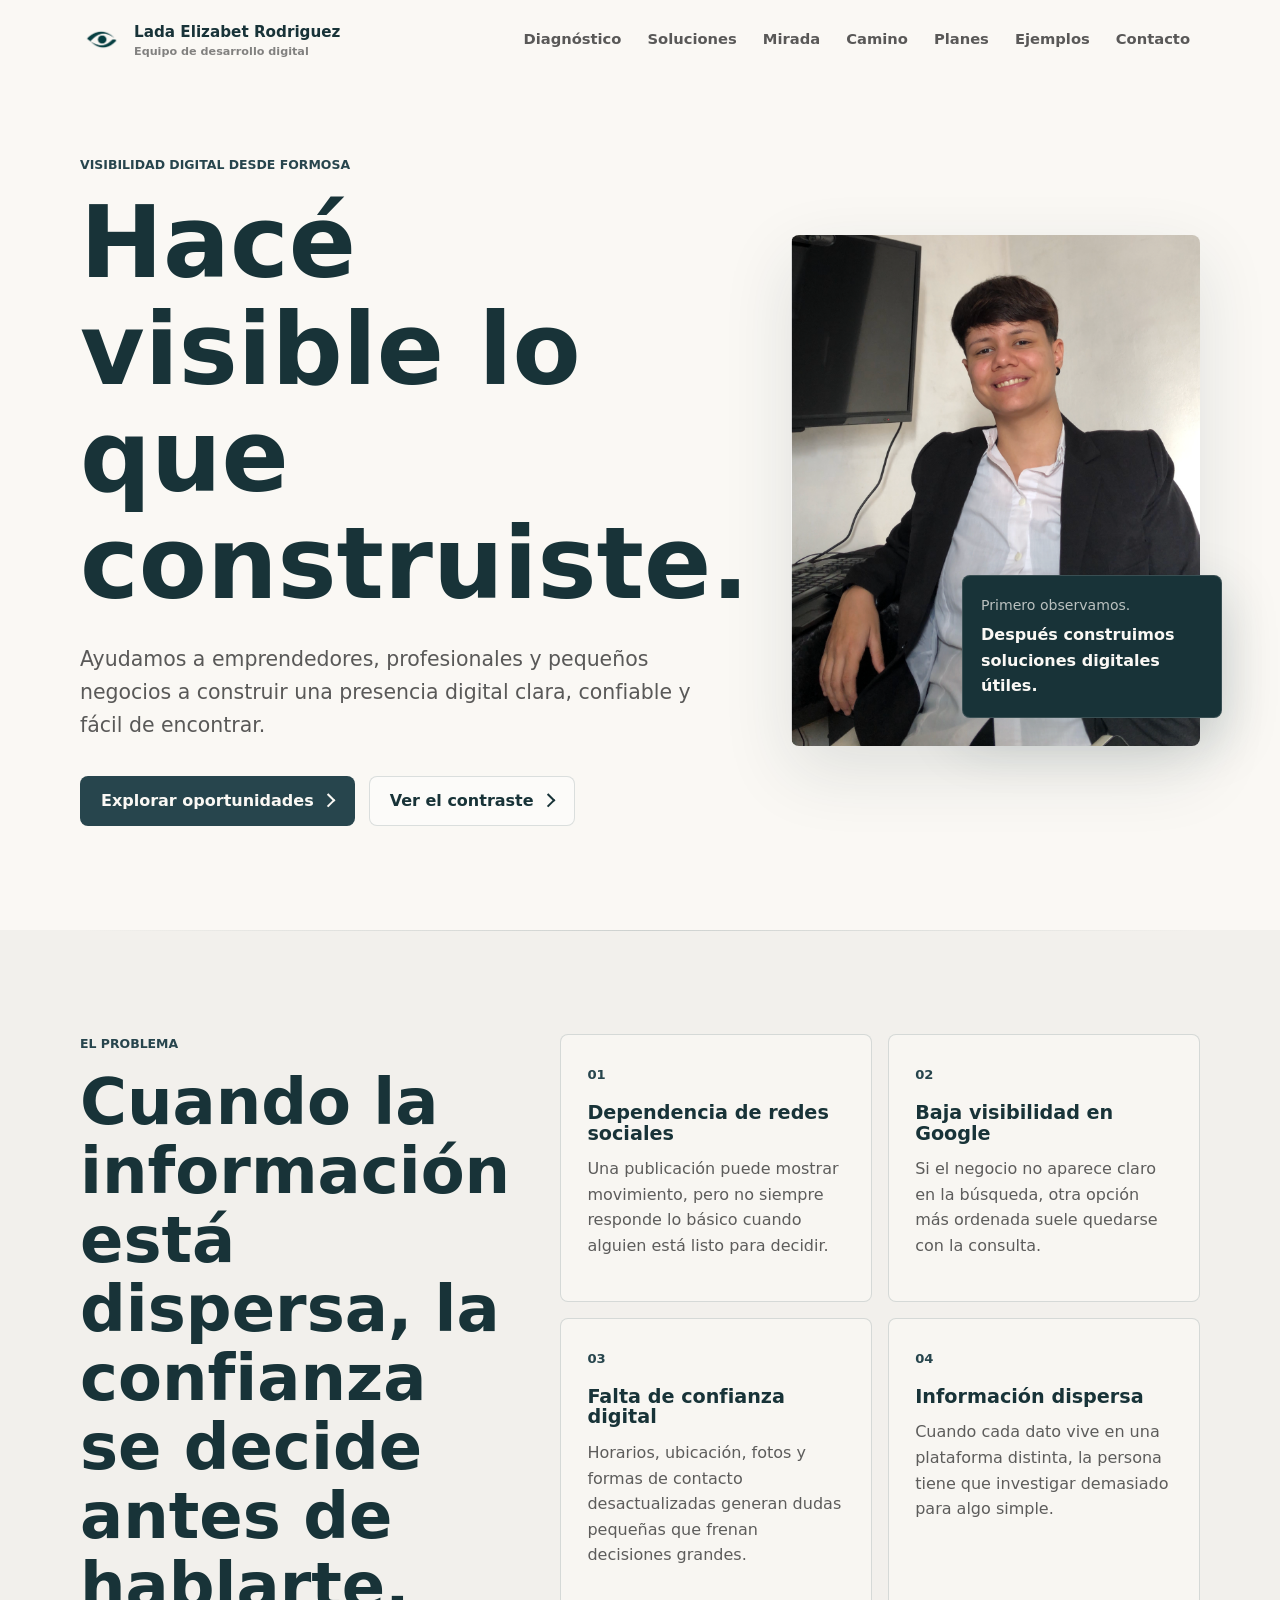
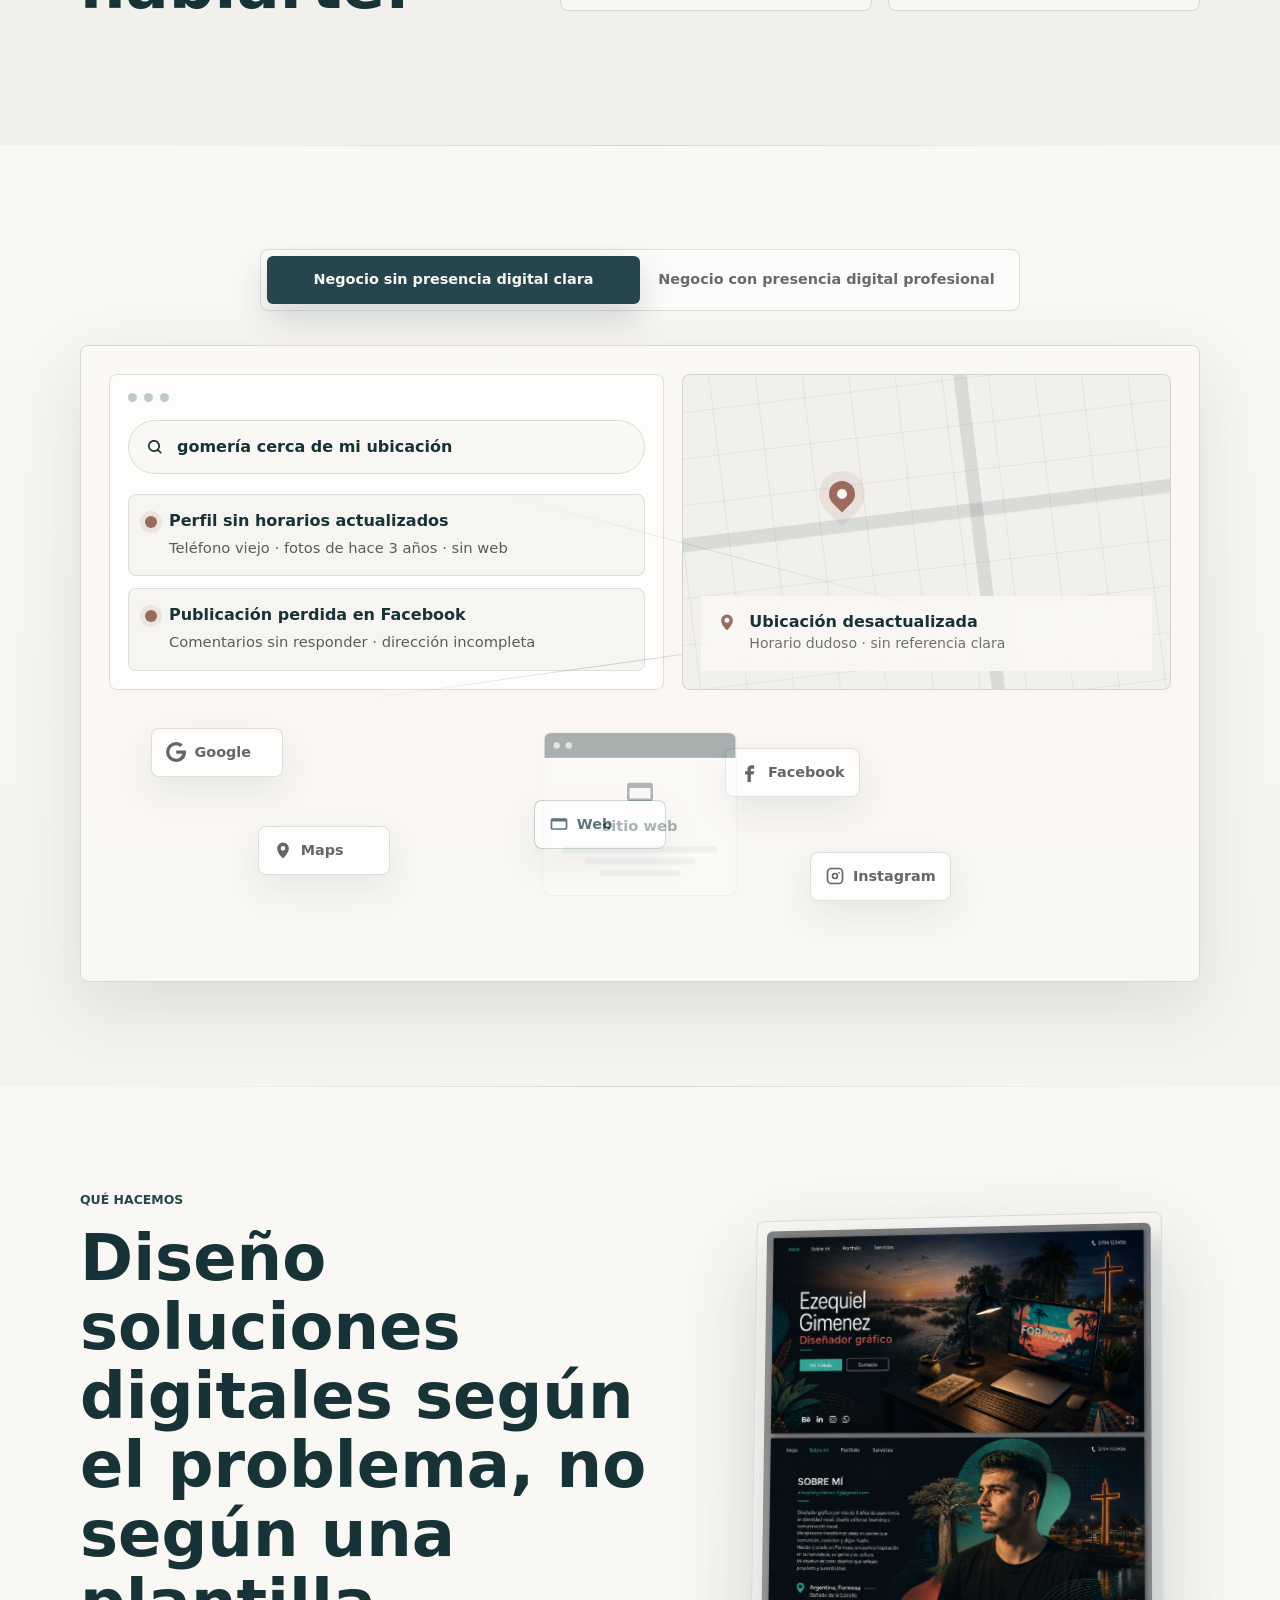
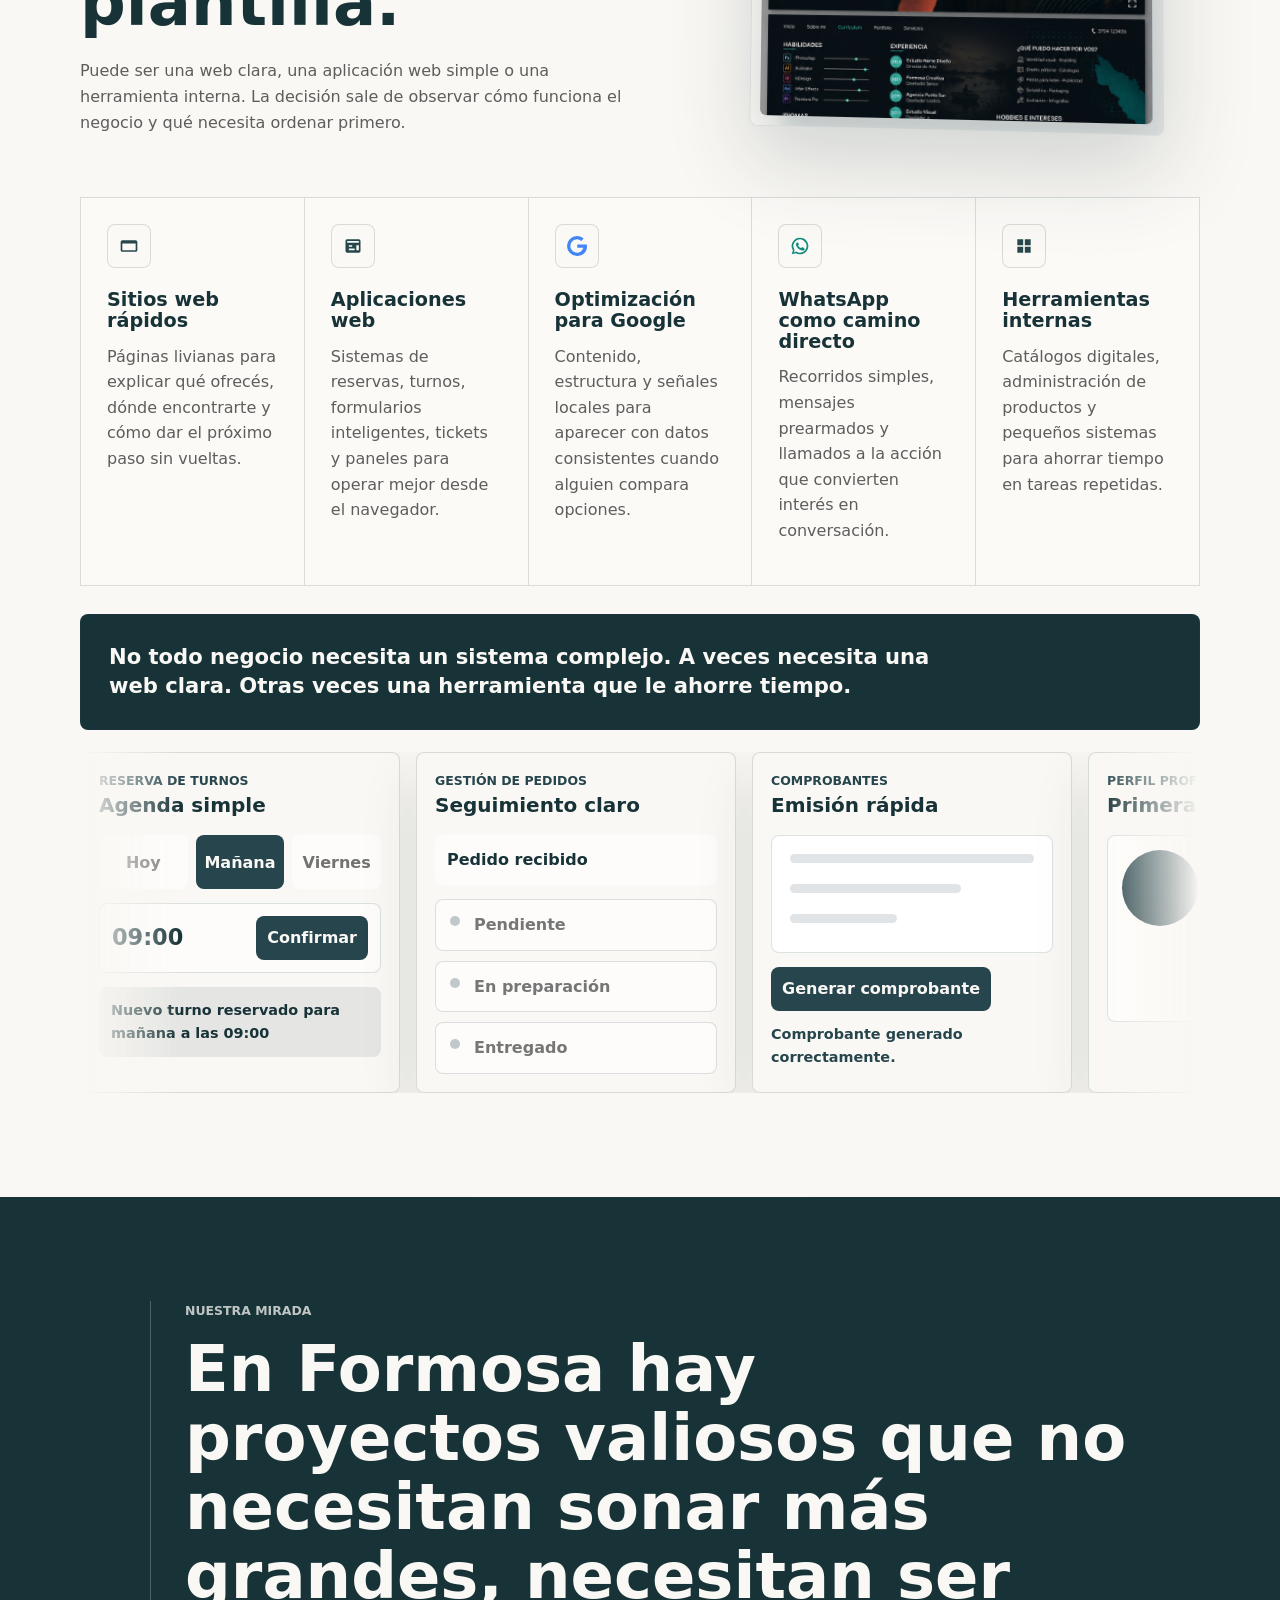
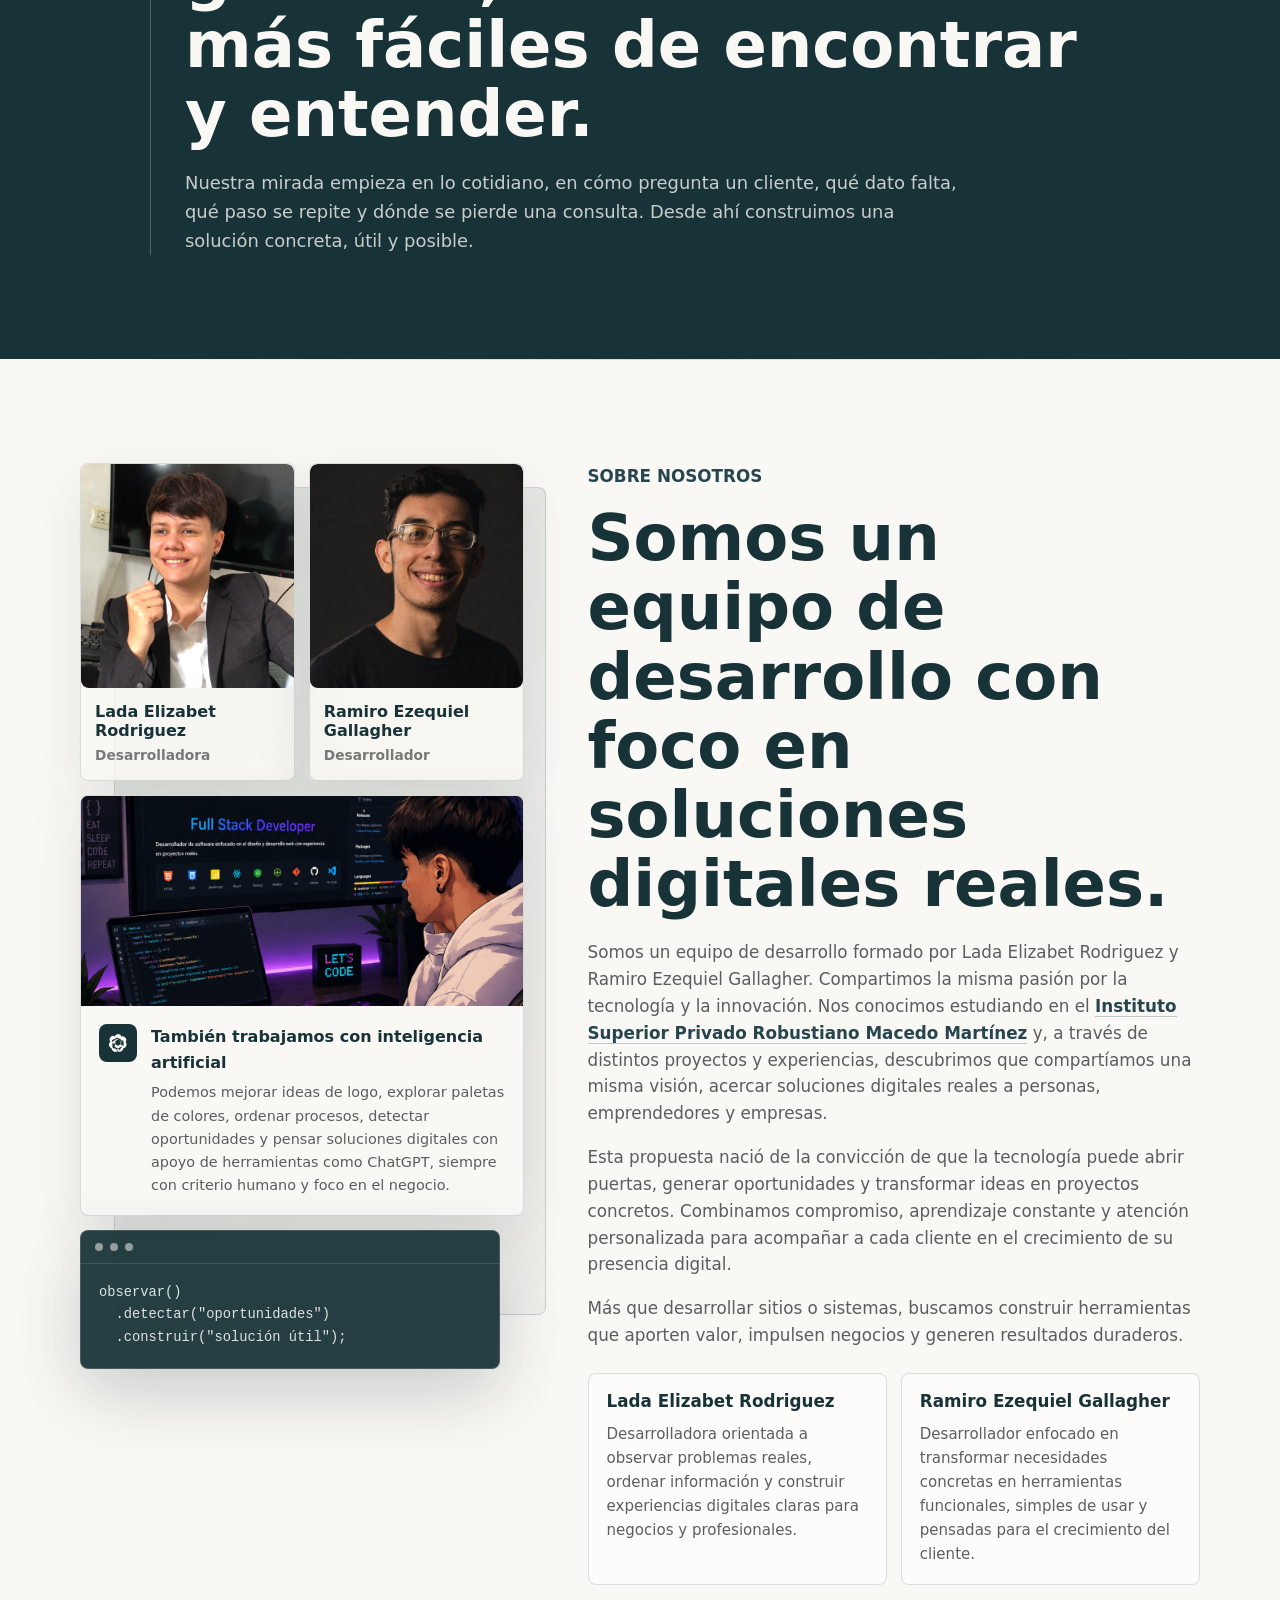
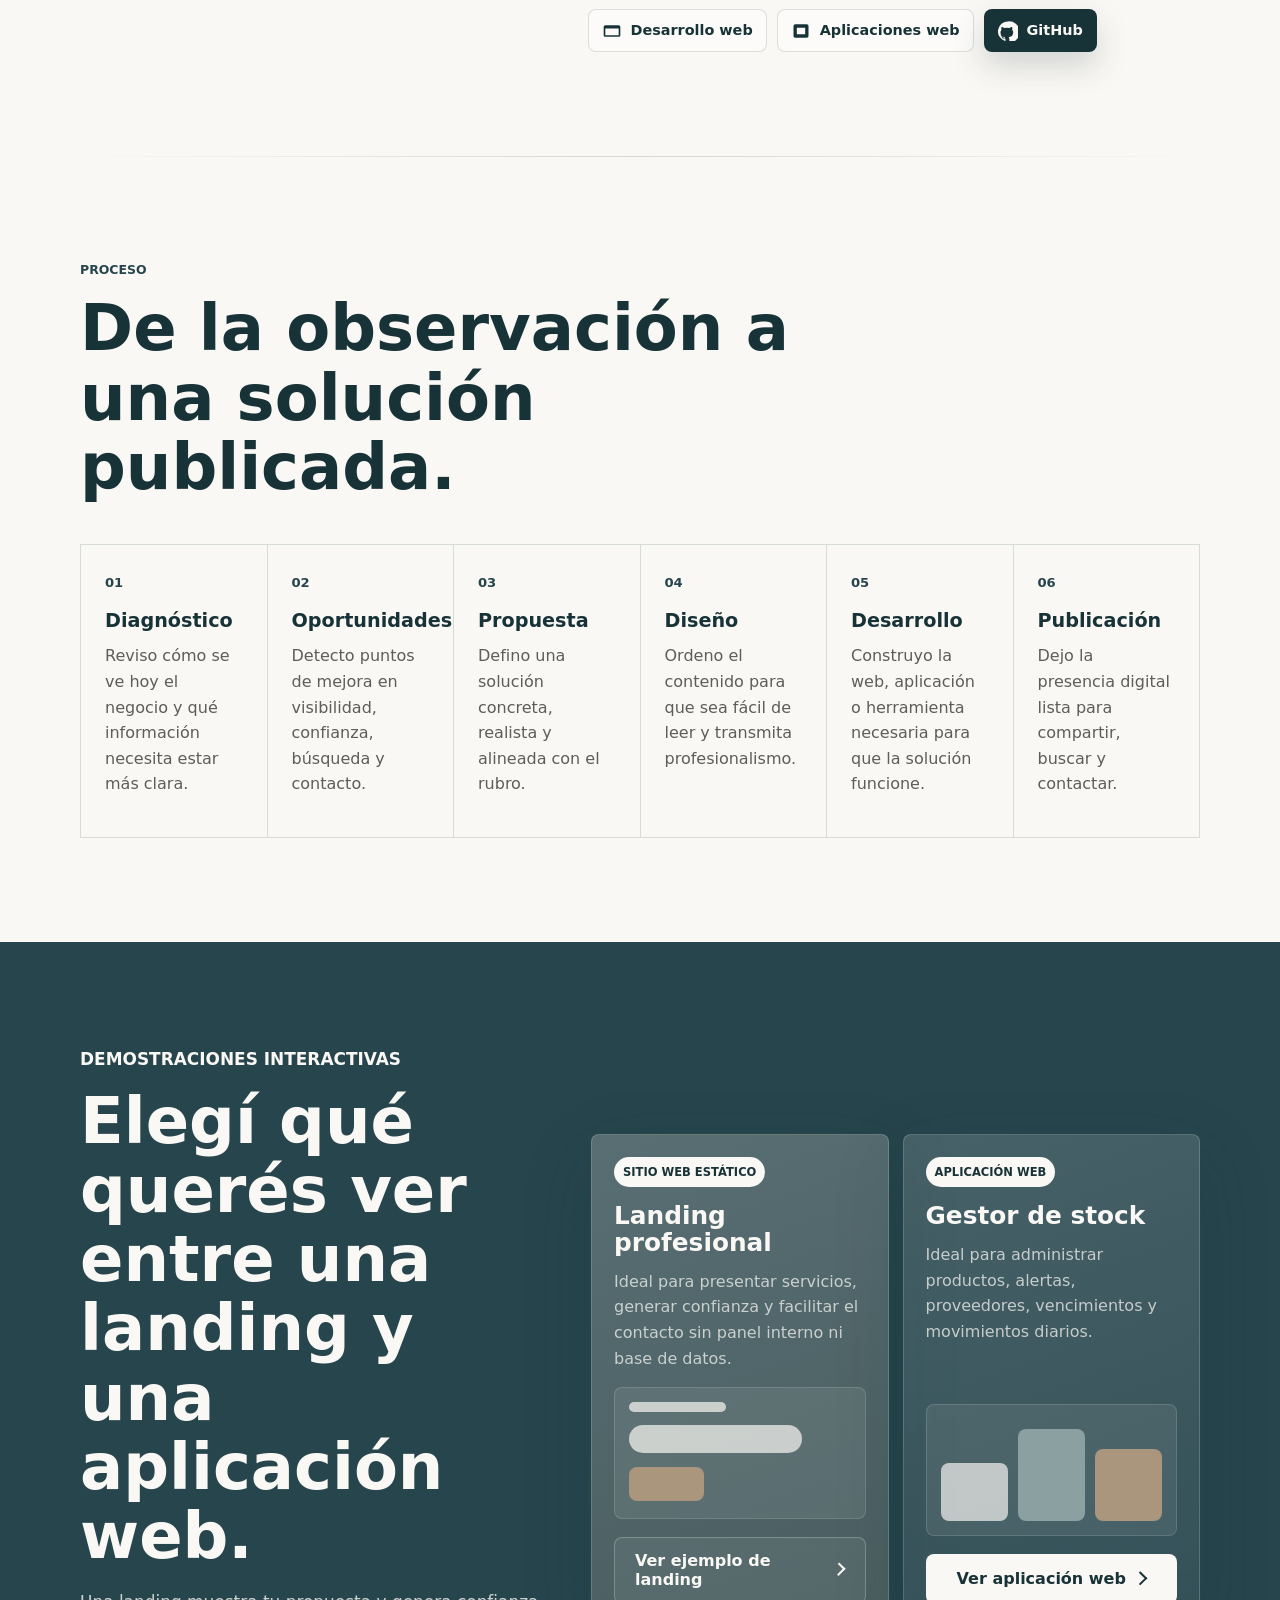
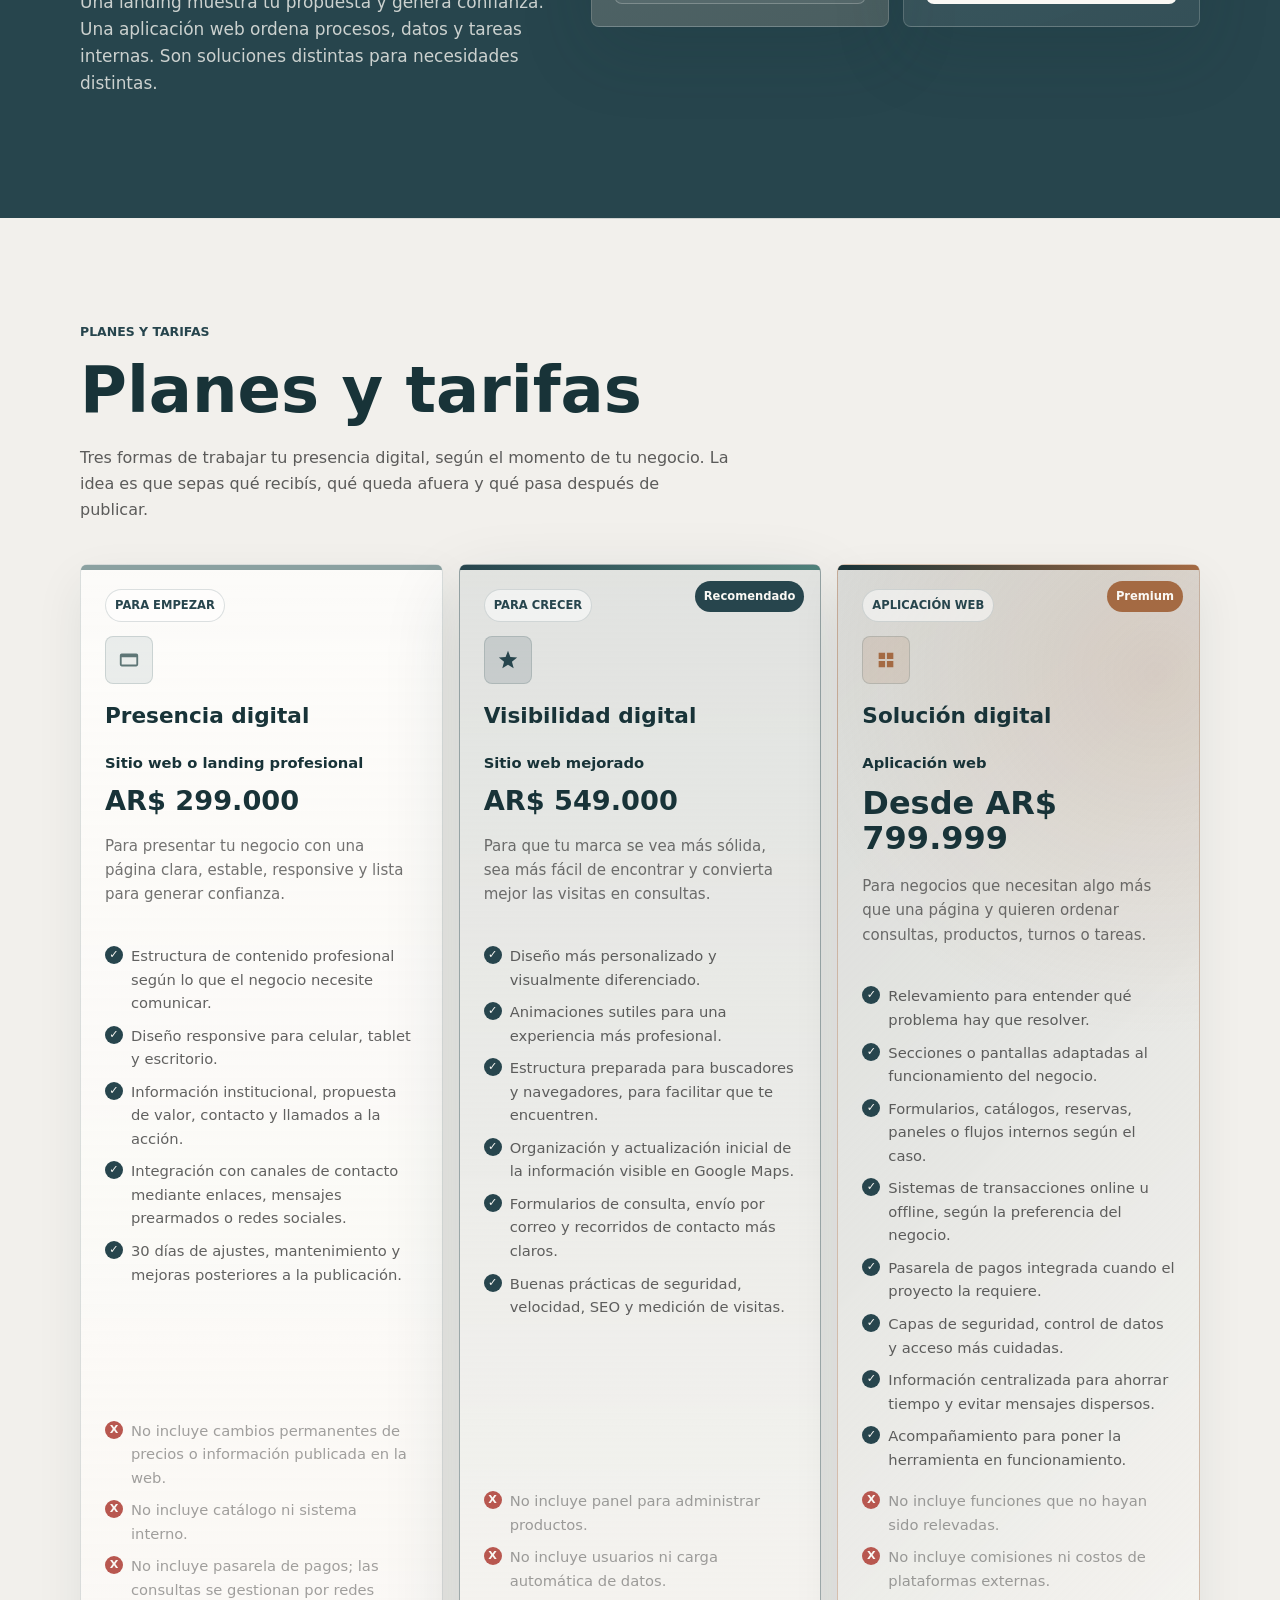
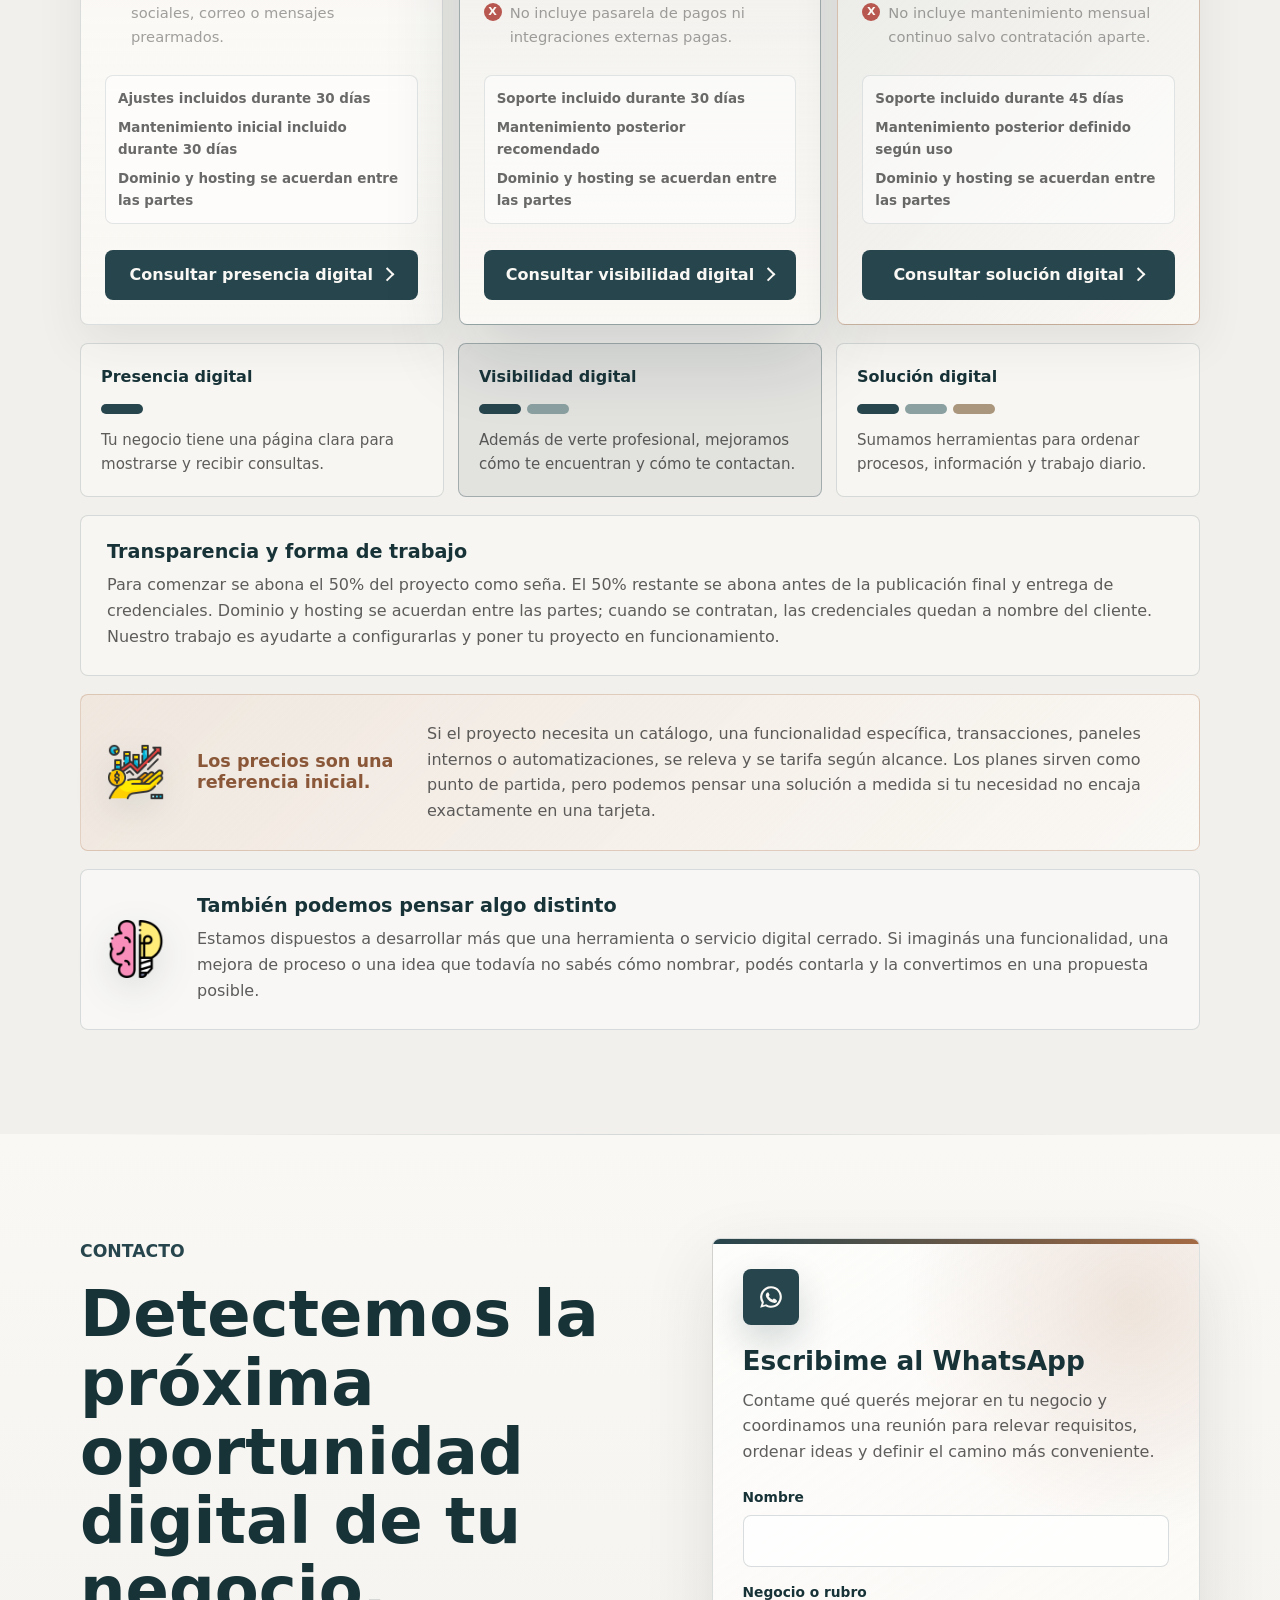
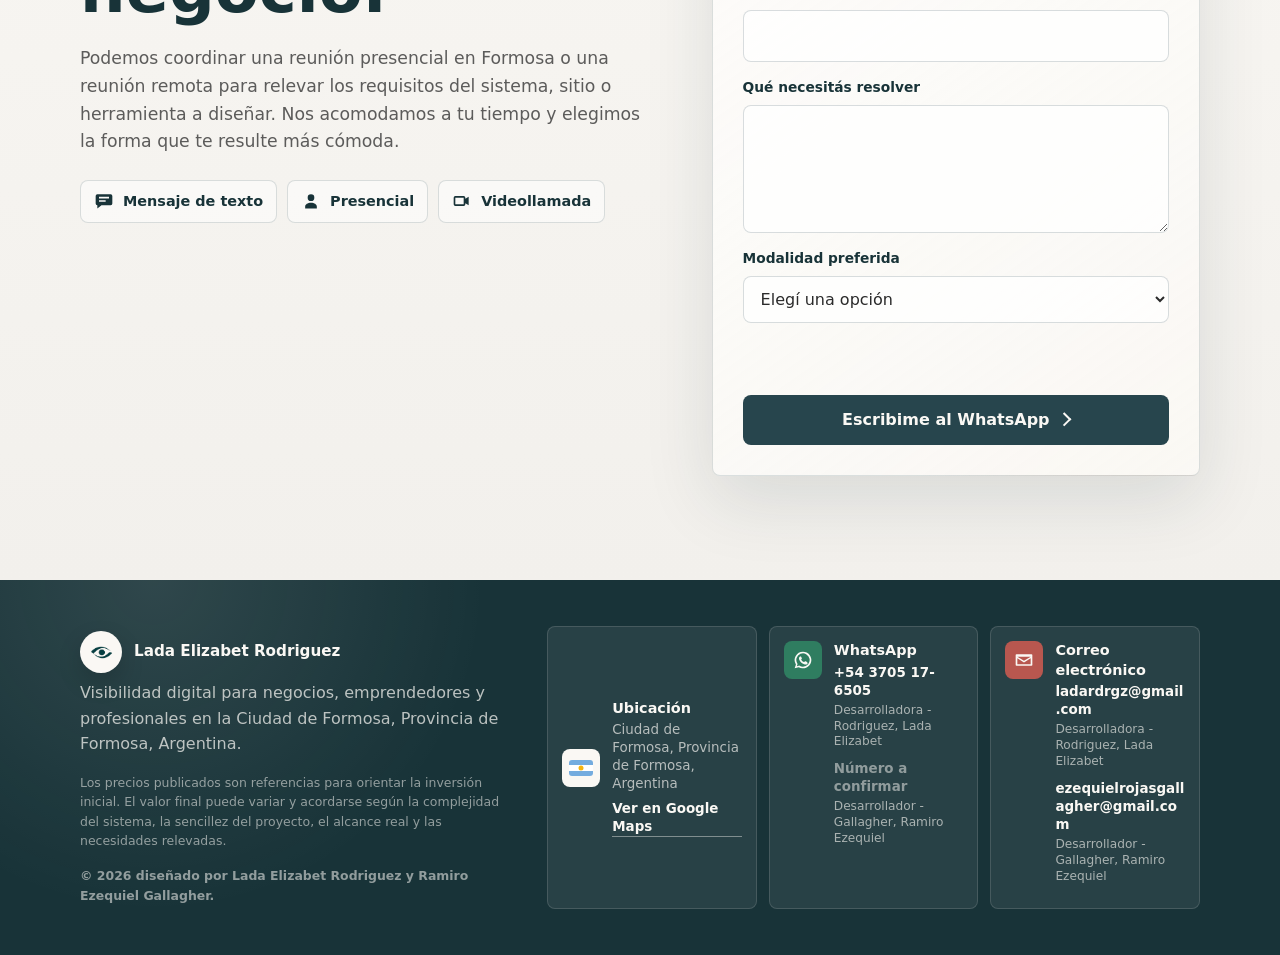
==== commit 2292f532: "Descripción de los cambios" ====
--- a/index.html
+++ b/index.html
@@ -3,19 +3,19 @@
   <head>
     <meta charset="utf-8">
     <meta name="viewport" content="width=device-width, initial-scale=1">
-    <title>Lada Elizabet Rodriguez | Software Developer FullStack Jr. en Formosa</title>
+    <title>Lada Elizabet Rodriguez y Ramiro Gallagher | Desarrollo digital en Formosa</title>
     <meta name="description" content="Diseño sitios web, landing pages y aplicaciones web para negocios, emprendedores y profesionales que buscan una presencia digital clara, confiable y fácil de encontrar.">
-    <meta name="author" content="Lada Elizabet Rodriguez">
+    <meta name="author" content="Lada Elizabet Rodriguez y Ramiro Ezequiel Gallagher">
     <meta name="robots" content="index, follow">
     <meta name="theme-color" content="#27454D">
     <meta property="og:locale" content="es_AR">
-    <meta property="og:title" content="Lada Elizabet Rodriguez | Software Developer FullStack Jr. en Formosa">
+    <meta property="og:title" content="Lada Elizabet Rodriguez y Ramiro Gallagher | Desarrollo digital en Formosa">
     <meta property="og:description" content="Sitios web, landing pages y aplicaciones web para negocios, emprendedores y profesionales que necesitan visibilidad digital.">
     <meta property="og:type" content="website">
     <meta property="og:image" content="img/IMG_3997.PNG">
     <meta property="og:image:alt" content="Retrato de Lada Elizabet Rodriguez">
     <meta name="twitter:card" content="summary_large_image">
-    <meta name="twitter:title" content="Lada Elizabet Rodriguez | Software Developer FullStack Jr.">
+    <meta name="twitter:title" content="Lada Elizabet Rodriguez y Ramiro Gallagher | Desarrollo digital en Formosa">
     <meta name="twitter:description" content="Presencia digital clara, confiable y fácil de encontrar para negocios y profesionales en Formosa.">
     <meta name="twitter:image" content="img/IMG_3997.PNG">
     <link rel="icon" href="img/logo.png">
@@ -26,10 +26,10 @@
     <header class="site-header" data-header>
       <a class="brand" href="#inicio" aria-label="Ir al inicio">
         <img src="img/logo.png" alt="Logo de Lada Elizabet Rodriguez" class="brand__logo" decoding="async">
-        <span class="brand__text">
-          <span class="brand__name">Lada Elizabet Rodriguez</span>
-          <span class="brand__role">Software Developer FullStack Jr.</span>
-        </span>
+          <span class="brand__text">
+            <span class="brand__name">Lada Elizabet Rodriguez</span>
+          <span class="brand__role">Equipo de desarrollo digital</span>
+          </span>
       </a>
 
       <button class="nav-toggle" type="button" aria-label="Abrir menú" aria-expanded="false" data-nav-toggle>
@@ -54,7 +54,7 @@
           <div class="hero__content">
             <p class="eyebrow">Visibilidad digital desde Formosa</p>
             <h1>Hacé visible lo que construiste.</h1>
-            <p class="hero__lead">Ayudo a emprendedores, profesionales y pequeños negocios a construir una presencia digital clara, confiable y fácil de encontrar.</p>
+            <p class="hero__lead">Ayudamos a emprendedores, profesionales y pequeños negocios a construir una presencia digital clara, confiable y fácil de encontrar.</p>
             <div class="hero__actions">
               <a class="button button--primary" href="#contacto">Explorar oportunidades</a>
               <a class="button button--ghost" href="#visibilidad">Ver el contraste</a>
@@ -64,8 +64,8 @@
           <aside class="hero__portrait" aria-label="Presentación de Lada Elizabet Rodriguez">
             <img src="img/IMG_3997.PNG" alt="Retrato de Lada Elizabet Rodriguez" fetchpriority="high" decoding="async">
             <div class="portrait-note">
-              <span>Primero observo.</span>
-              <strong>Después construyo soluciones digitales útiles.</strong>
+              <span>Primero observamos.</span>
+              <strong>Después construimos soluciones digitales útiles.</strong>
             </div>
           </aside>
         </div>
@@ -203,7 +203,7 @@
         <div class="container">
           <div class="solution-intro">
             <div class="section-heading">
-              <p class="eyebrow">Qué hago</p>
+              <p class="eyebrow">Qué hacemos</p>
               <h2>Diseño soluciones digitales según el problema, no según una plantilla.</h2>
               <p>Puede ser una web clara, una aplicación web simple o una herramienta interna. La decisión sale de observar cómo funciona el negocio y qué necesita ordenar primero.</p>
             </div>
@@ -373,17 +373,30 @@
 
       <section class="section section--deep" id="mirada">
         <div class="container quote-block">
-          <p class="eyebrow">Mi mirada</p>
+          <p class="eyebrow">Nuestra mirada</p>
           <h2>En Formosa hay proyectos valiosos que no necesitan sonar más grandes, necesitan ser más fáciles de encontrar y entender.</h2>
-          <p>Mi mirada empieza en lo cotidiano, en cómo pregunta un cliente, qué dato falta, qué paso se repite y dónde se pierde una consulta. Desde ahí construyo una solución concreta, útil y posible.</p>
+          <p>Nuestra mirada empieza en lo cotidiano, en cómo pregunta un cliente, qué dato falta, qué paso se repite y dónde se pierde una consulta. Desde ahí construimos una solución concreta, útil y posible.</p>
         </div>
       </section>
 
       <section class="section" id="sobre-mi">
         <div class="container about">
           <div class="about__visual">
-            <div class="about__image">
-              <img src="img/IMG_4013.PNG" alt="Lada Elizabet Rodriguez en presentación profesional" loading="lazy" decoding="async">
+            <div class="team-portraits" aria-label="Integrantes del equipo">
+              <article class="team-portrait-card">
+                <img src="img/IMG_4013.PNG" alt="Lada Elizabet Rodriguez en presentación profesional" loading="lazy" decoding="async">
+                <div>
+                  <strong>Lada Elizabet Rodriguez</strong>
+                  <span>Desarrolladora</span>
+                </div>
+              </article>
+              <article class="team-portrait-card">
+                <img src="img/Image_Ramiro_Frente.jpeg" alt="Ramiro Ezequiel Gallagher en presentación profesional" loading="lazy" decoding="async">
+                <div>
+                  <strong>Ramiro Ezequiel Gallagher</strong>
+                  <span>Desarrollador</span>
+                </div>
+              </article>
             </div>
             <div class="ai-note">
               <div class="ai-note__media">
@@ -409,11 +422,21 @@
             </div>
           </div>
           <div class="about__content">
-            <p class="eyebrow">Sobre mí</p>
-            <h2>Aporto mis conocimientos para construir soluciones digitales útiles para Formosa.</h2>
-            <p>Soy Lada Elizabet Rodriguez, formada en Desarrollo de Software en el <a class="text-link" href="https://web.macedomartinezfsa.edu.ar/" target="_blank" rel="noopener noreferrer">Instituto Superior Privado Robustiano Macedo Martínez</a> de Formosa. Me interesa entender antes de construir, mirar cómo funciona un proyecto, detectar qué lo frena y convertir esa lectura en una herramienta clara.</p>
-            <p>Quiero aportar desde la tecnología para que más negocios, profesionales y proyectos locales puedan adaptarse a los nuevos medios digitales. Una ciudad más actualizada también se construye con información accesible, procesos más simples y presencia online confiable.</p>
-            <p>Desarrollo sitios web y aplicaciones web con una idea simple, que la tecnología acerque, ordene y resuelva. No se trata de sumar pantallas, sino de crear una experiencia que le ahorre dudas al cliente y tiempo al negocio.</p>
+            <p class="eyebrow">Sobre nosotros</p>
+            <h2>Somos un equipo de desarrollo con foco en soluciones digitales reales.</h2>
+            <p>Somos un equipo de desarrollo formado por Lada Elizabet Rodriguez y Ramiro Ezequiel Gallagher. Compartimos la misma pasión por la tecnología y la innovación. Nos conocimos estudiando en el <a class="text-link" href="https://web.macedomartinezfsa.edu.ar/" target="_blank" rel="noopener noreferrer">Instituto Superior Privado Robustiano Macedo Martínez</a> y, a través de distintos proyectos y experiencias, descubrimos que compartíamos una misma visión, acercar soluciones digitales reales a personas, emprendedores y empresas.</p>
+            <p>Esta propuesta nació de la convicción de que la tecnología puede abrir puertas, generar oportunidades y transformar ideas en proyectos concretos. Combinamos compromiso, aprendizaje constante y atención personalizada para acompañar a cada cliente en el crecimiento de su presencia digital.</p>
+            <p>Más que desarrollar sitios o sistemas, buscamos construir herramientas que aporten valor, impulsen negocios y generen resultados duraderos.</p>
+            <div class="team-members">
+              <article>
+                <h3>Lada Elizabet Rodriguez</h3>
+                <p>Desarrolladora orientada a observar problemas reales, ordenar información y construir experiencias digitales claras para negocios y profesionales.</p>
+              </article>
+              <article>
+                <h3>Ramiro Ezequiel Gallagher</h3>
+                <p>Desarrollador enfocado en transformar necesidades concretas en herramientas funcionales, simples de usar y pensadas para el crecimiento del cliente.</p>
+              </article>
+            </div>
             <div class="tech-stack" aria-label="Herramientas y canales digitales">
               <span>
                 <svg viewBox="0 0 24 24" aria-hidden="true"><path d="M4 5h16a2 2 0 0 1 2 2v10a2 2 0 0 1-2 2H4a2 2 0 0 1-2-2V7a2 2 0 0 1 2-2Zm0 4v8h16V9H4Z"/></svg>
@@ -631,7 +654,7 @@
 
           <div class="pricing-terms">
             <h3>Transparencia y forma de trabajo</h3>
-            <p>Para comenzar se abona el 50% del proyecto como seña. El 50% restante se abona antes de la publicación final y entrega de credenciales. Dominio y hosting se acuerdan entre las partes; cuando se contratan, las credenciales quedan a nombre del cliente. Mi trabajo es ayudarte a configurarlas y poner tu proyecto en funcionamiento.</p>
+            <p>Para comenzar se abona el 50% del proyecto como seña. El 50% restante se abona antes de la publicación final y entrega de credenciales. Dominio y hosting se acuerdan entre las partes; cuando se contratan, las credenciales quedan a nombre del cliente. Nuestro trabajo es ayudarte a configurarlas y poner tu proyecto en funcionamiento.</p>
           </div>
 
           <div class="pricing-note">
@@ -718,7 +741,7 @@
           </a>
           <p>Visibilidad digital para negocios, emprendedores y profesionales en la Ciudad de Formosa, Provincia de Formosa, Argentina.</p>
           <small>Los precios publicados son referencias para orientar la inversión inicial. El valor final puede variar y acordarse según la complejidad del sistema, la sencillez del proyecto, el alcance real y las necesidades relevadas.</small>
-          <small class="footer-copy">© 2026 diseñado por Lada Elizabet Rodriguez - Software Developer Jr.</small>
+          <small class="footer-copy">© 2026 diseñado por Lada Elizabet Rodriguez y Ramiro Ezequiel Gallagher.</small>
         </div>
 
         <div class="footer-links" aria-label="Datos de contacto">
@@ -728,18 +751,30 @@
             </span>
             <span><strong>Ubicación</strong>Ciudad de Formosa, Provincia de Formosa, Argentina <em>Ver en Google Maps</em></span>
           </a>
-          <a class="footer-card" href="https://wa.me/543705176505?text=Hola%20Lada%20Elizabet%20Rodriguez%2C%20quiero%20consultar%20por%20mi%20proyecto%20digital." target="_blank" rel="noopener noreferrer">
+          <div class="footer-card footer-contact-list">
             <span class="footer-icon footer-icon--whatsapp" aria-hidden="true">
               <svg viewBox="0 0 24 24"><path d="M12 2a10 10 0 0 0-8.5 15.3L2 22l4.9-1.4A10 10 0 1 0 12 2Zm0 18a8 8 0 0 1-4.1-1.1l-.3-.2-2.9.8.8-2.8-.2-.3A8 8 0 1 1 12 20Zm4.5-5.8c-.2-.1-1.4-.7-1.6-.8-.2-.1-.4-.1-.6.1l-.7.8c-.1.2-.3.2-.5.1a6.5 6.5 0 0 1-3.2-2.8c-.1-.2 0-.4.1-.5l.5-.6c.1-.2.2-.3.1-.5l-.7-1.7c-.2-.4-.4-.4-.6-.4h-.5c-.2 0-.5.1-.7.3-.2.2-.9.9-.9 2.1 0 1.2.9 2.4 1 2.6.1.2 1.8 2.9 4.5 4 .6.3 1.1.4 1.5.5.6.2 1.2.1 1.6.1.5-.1 1.4-.6 1.6-1.1.2-.6.2-1 .1-1.1-.1-.1-.3-.2-.5-.3Z"/></svg>
             </span>
-            <span><strong>WhatsApp</strong>+54 3705 17-6505</span>
-          </a>
-          <a class="footer-card" href="mailto:ladardrgz@gmail.com">
+            <span>
+              <strong>WhatsApp</strong>
+              <a href="https://wa.me/543705176505?text=Hola%20Lada%20Elizabet%20Rodriguez%2C%20quiero%20consultar%20por%20mi%20proyecto%20digital." target="_blank" rel="noopener noreferrer">+54 3705 17-6505</a>
+              <small>Desarrolladora - Rodriguez, Lada Elizabet</small>
+              <span class="footer-muted">Número a confirmar</span>
+              <small>Desarrollador - Gallagher, Ramiro Ezequiel</small>
+            </span>
+          </div>
+          <div class="footer-card footer-contact-list">
             <span class="footer-icon footer-icon--gmail" aria-hidden="true">
               <svg viewBox="0 0 24 24"><path d="M3 5h18a1 1 0 0 1 1 1v12a1 1 0 0 1-1 1H3a1 1 0 0 1-1-1V6a1 1 0 0 1 1-1Zm9 8 8-5H4l8 5Zm0 2L4 10v7h16v-7l-8 5Z"/></svg>
             </span>
-            <span><strong>Correo electrónico</strong>ladardrgz@gmail.com</span>
-          </a>
+            <span>
+              <strong>Correo electrónico</strong>
+              <a href="mailto:ladardrgz@gmail.com">ladardrgz@gmail.com</a>
+              <small>Desarrolladora - Rodriguez, Lada Elizabet</small>
+              <a href="mailto:ezequielrojasgallagher@gmail.com">ezequielrojasgallagher@gmail.com</a>
+              <small>Desarrollador - Gallagher, Ramiro Ezequiel</small>
+            </span>
+          </div>
         </div>
       </div>
     </footer>
--- a/styles.css
+++ b/styles.css
@@ -1706,7 +1706,8 @@
     var(--paper);
 }
 
-.about__image img {
+.about__image img,
+.team-portrait-card img {
   width: min(100%, 340px);
   aspect-ratio: 1 / 1.05;
   margin: 0 auto;
@@ -1714,6 +1715,61 @@
   object-position: center 16%;
   border-radius: var(--radius);
   box-shadow: 0 20px 54px rgba(24, 51, 56, 0.14);
+}
+
+.team-portraits {
+  display: grid;
+  grid-template-columns: repeat(2, minmax(0, 1fr));
+  gap: 14px;
+}
+
+.team-portrait-card {
+  overflow: hidden;
+  border: 1px solid var(--line);
+  border-radius: var(--radius);
+  background: rgba(250, 248, 244, 0.84);
+  box-shadow: 0 20px 54px rgba(24, 51, 56, 0.1);
+}
+
+.team-portrait-card img,
+.team-placeholder {
+  width: 100%;
+  aspect-ratio: 1 / 1.05;
+  object-fit: cover;
+  object-position: center 16%;
+  box-shadow: none;
+}
+
+.team-placeholder {
+  display: grid;
+  place-items: center;
+  color: var(--cream);
+  background:
+    radial-gradient(circle at 70% 16%, rgba(250, 248, 244, 0.18), transparent 30%),
+    linear-gradient(135deg, var(--teal), var(--teal-dark));
+  font-size: 2.4rem;
+  font-weight: 900;
+}
+
+.team-portrait-card div:last-child {
+  padding: 14px;
+}
+
+.team-portrait-card strong,
+.team-portrait-card span {
+  display: block;
+}
+
+.team-portrait-card strong {
+  color: var(--teal-dark);
+  line-height: 1.2;
+}
+
+.team-portrait-card span {
+  margin-top: 4px;
+  color: rgba(43, 43, 43, 0.62);
+  font-size: 0.86rem;
+  font-weight: 800;
 }
 
 .code-card {
@@ -1822,6 +1878,29 @@
 .about__content p {
   max-width: 640px;
   font-size: 1.05rem;
+}
+
+.team-members {
+  display: grid;
+  grid-template-columns: repeat(2, minmax(0, 1fr));
+  gap: 14px;
+  margin-top: 24px;
+}
+
+.team-members article {
+  padding: 18px;
+  border: 1px solid var(--line);
+  border-radius: var(--radius);
+  background: rgba(255, 255, 255, 0.5);
+}
+
+.team-members h3 {
+  font-size: 1.05rem;
+}
+
+.team-members p {
+  margin-bottom: 0;
+  font-size: 0.94rem;
 }
 
 .tech-stack,
@@ -3728,6 +3807,29 @@
   font-size: 0.84rem;
   line-height: 1.35;
   overflow-wrap: anywhere;
+}
+
+.footer-contact-list {
+  align-items: flex-start;
+}
+
+.footer-contact-list a,
+.footer-muted {
+  display: block;
+  color: var(--cream);
+  font-weight: 900;
+}
+
+.footer-contact-list small {
+  display: block;
+  margin: 3px 0 10px;
+  color: rgba(250, 248, 244, 0.62);
+  font-size: 0.76rem;
+  line-height: 1.3;
+}
+
+.footer-muted {
+  color: rgba(250, 248, 244, 0.5);
 }
 
 .footer-card em {
@@ -3989,7 +4091,9 @@
   .problem-grid,
   .feature-list,
   .pricing-grid,
-  .process {
+  .process,
+  .team-portraits,
+  .team-members {
     grid-template-columns: 1fr;
   }
 
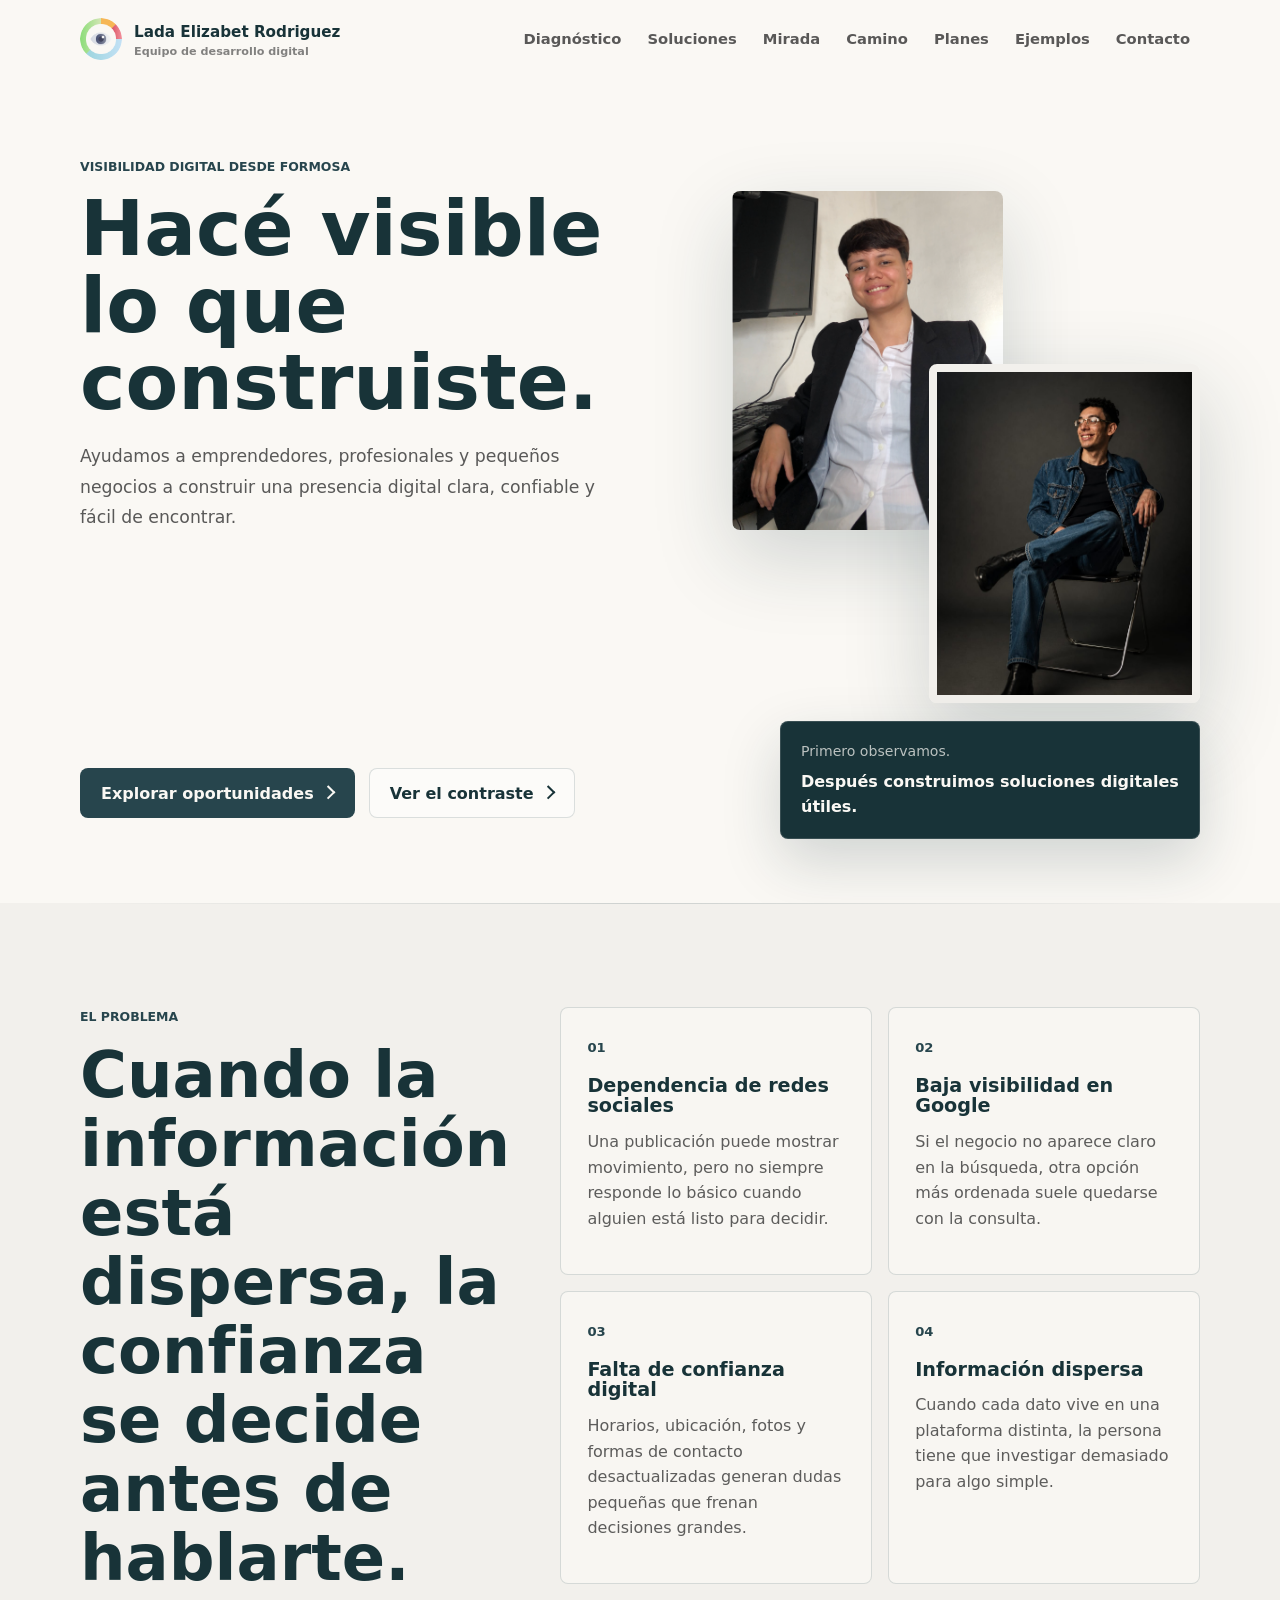
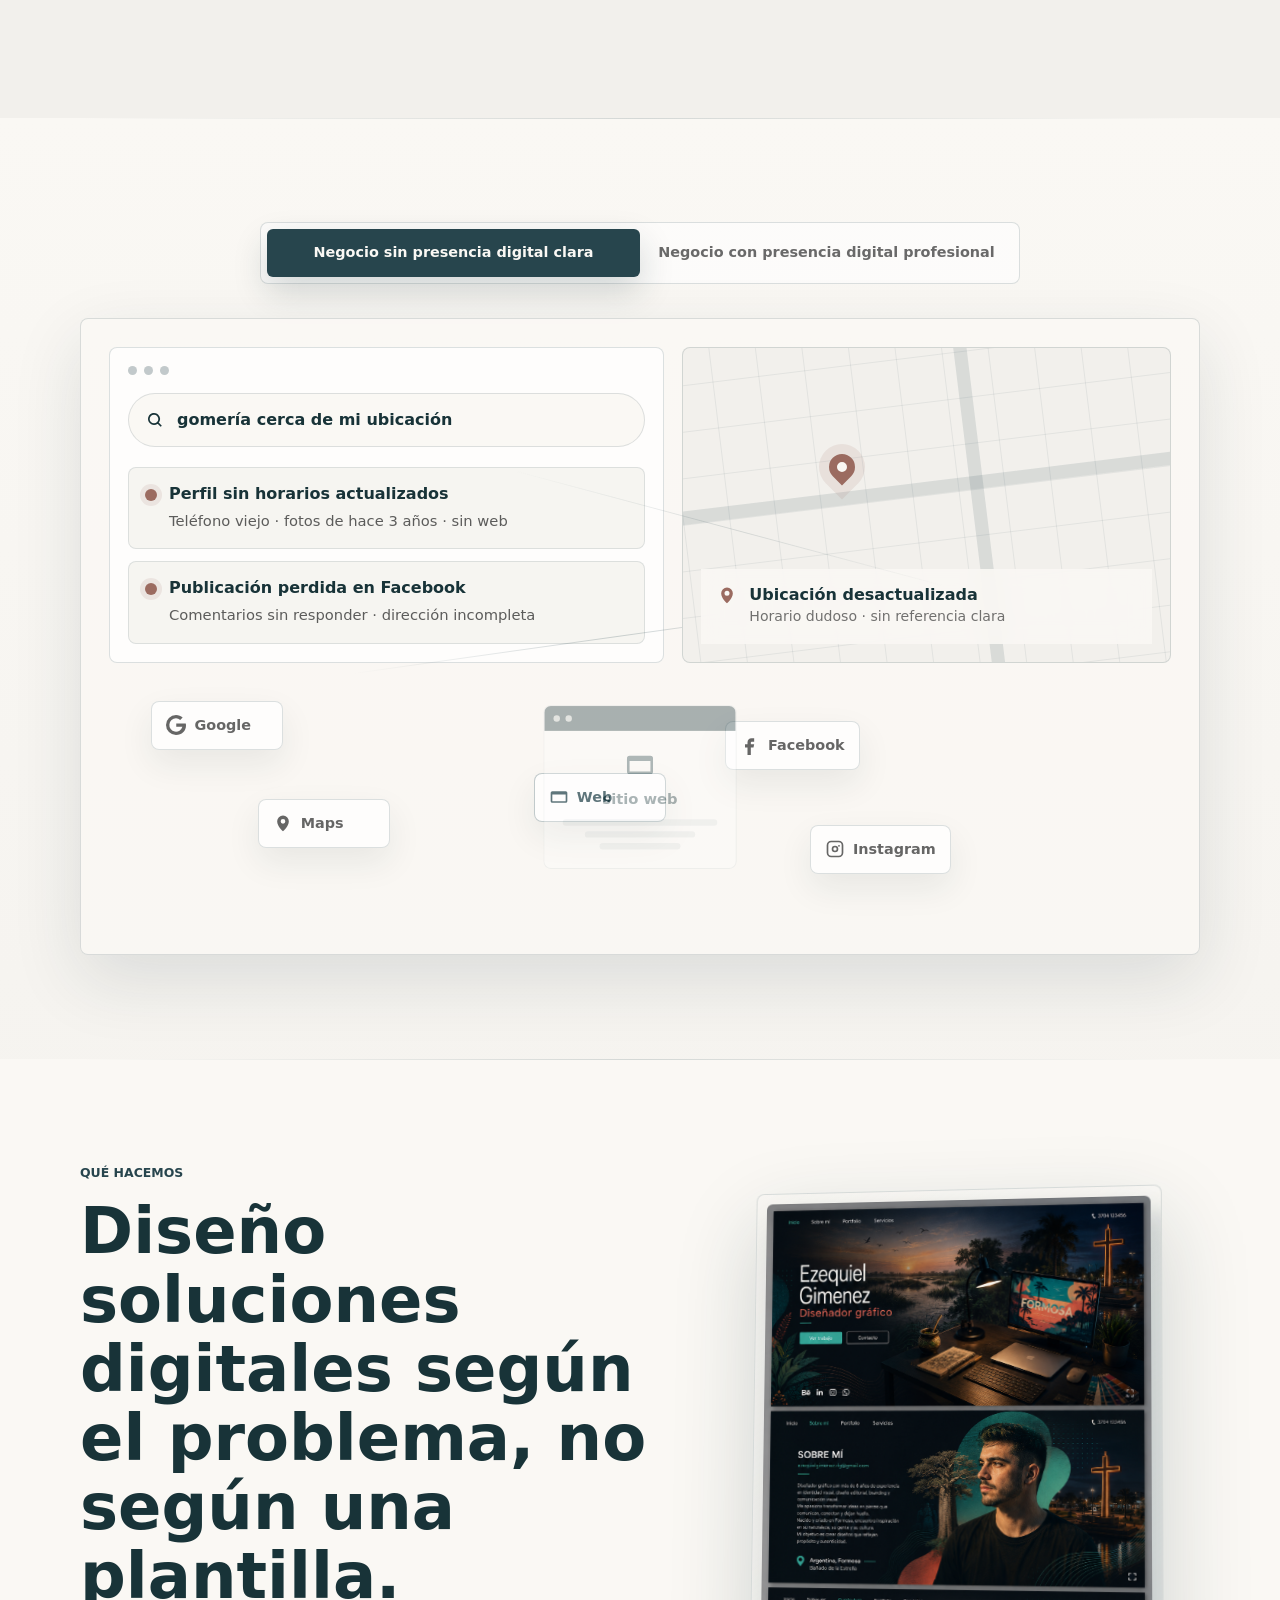
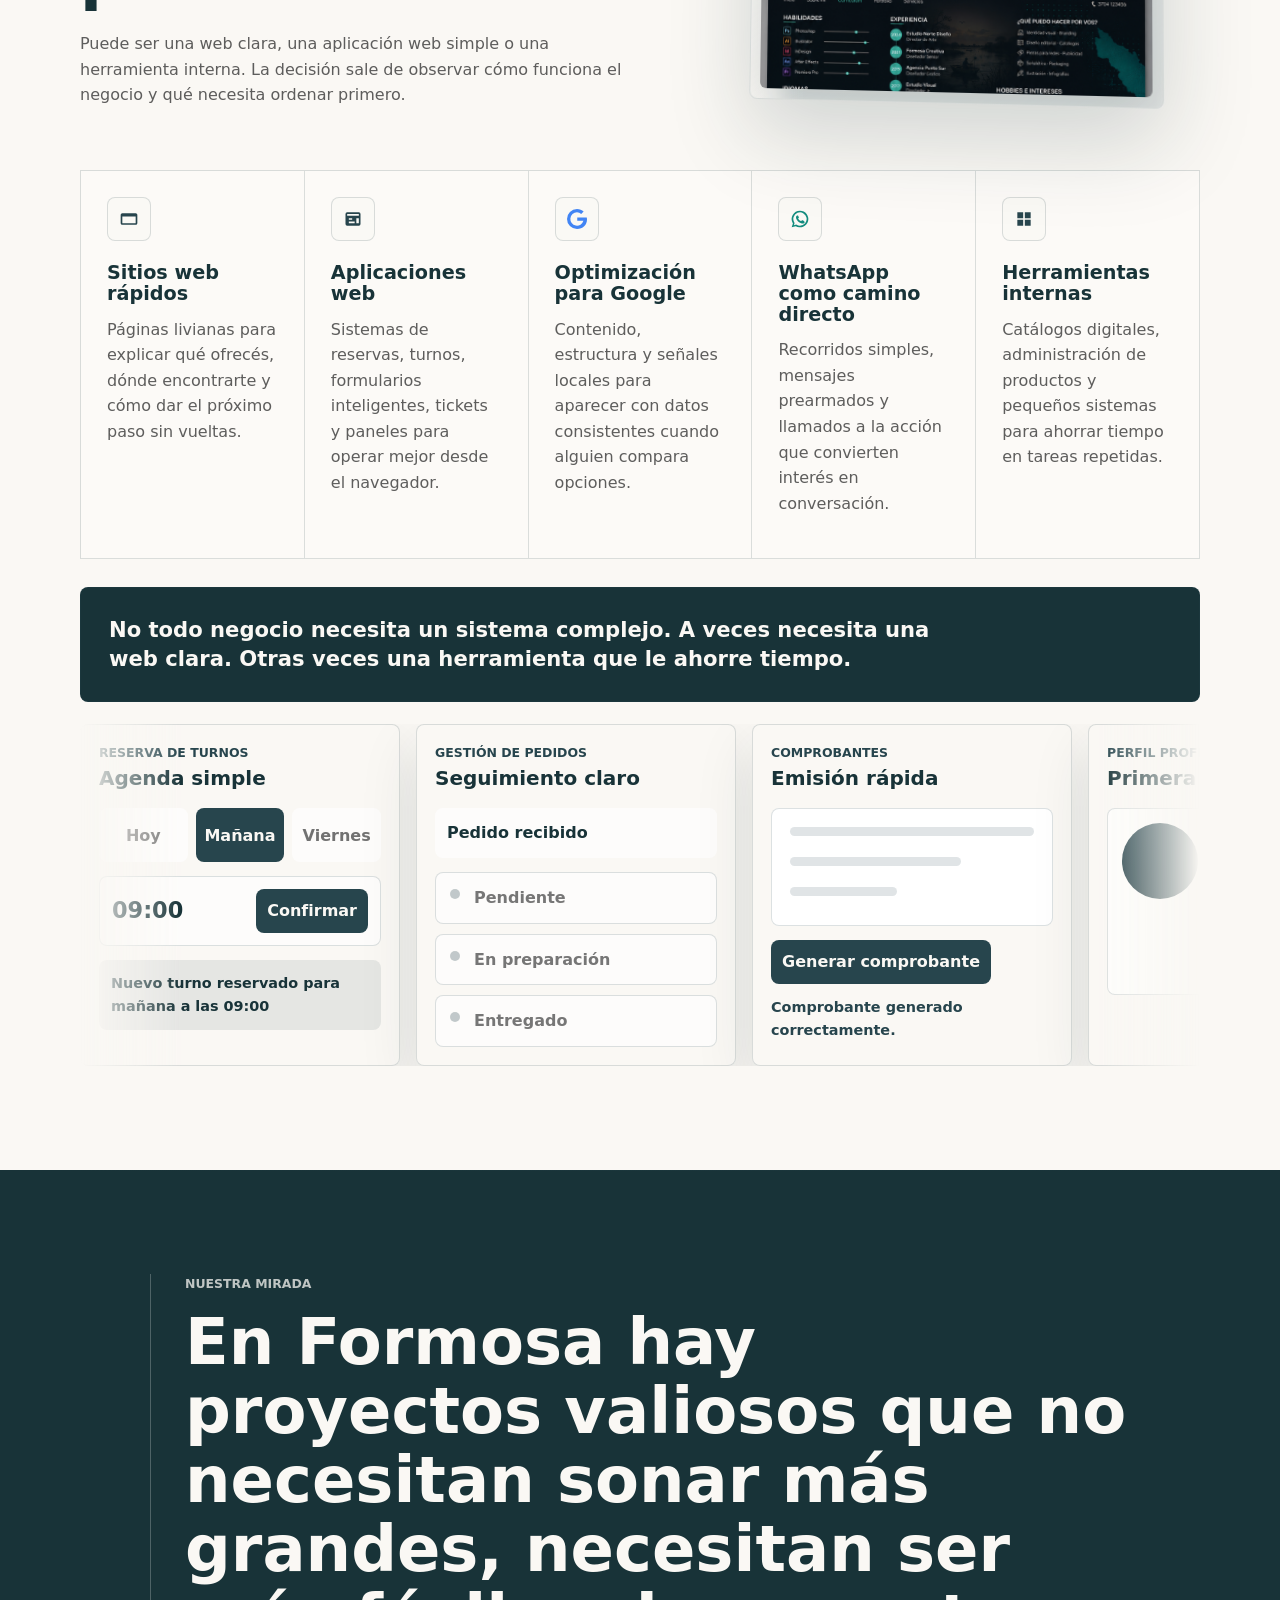
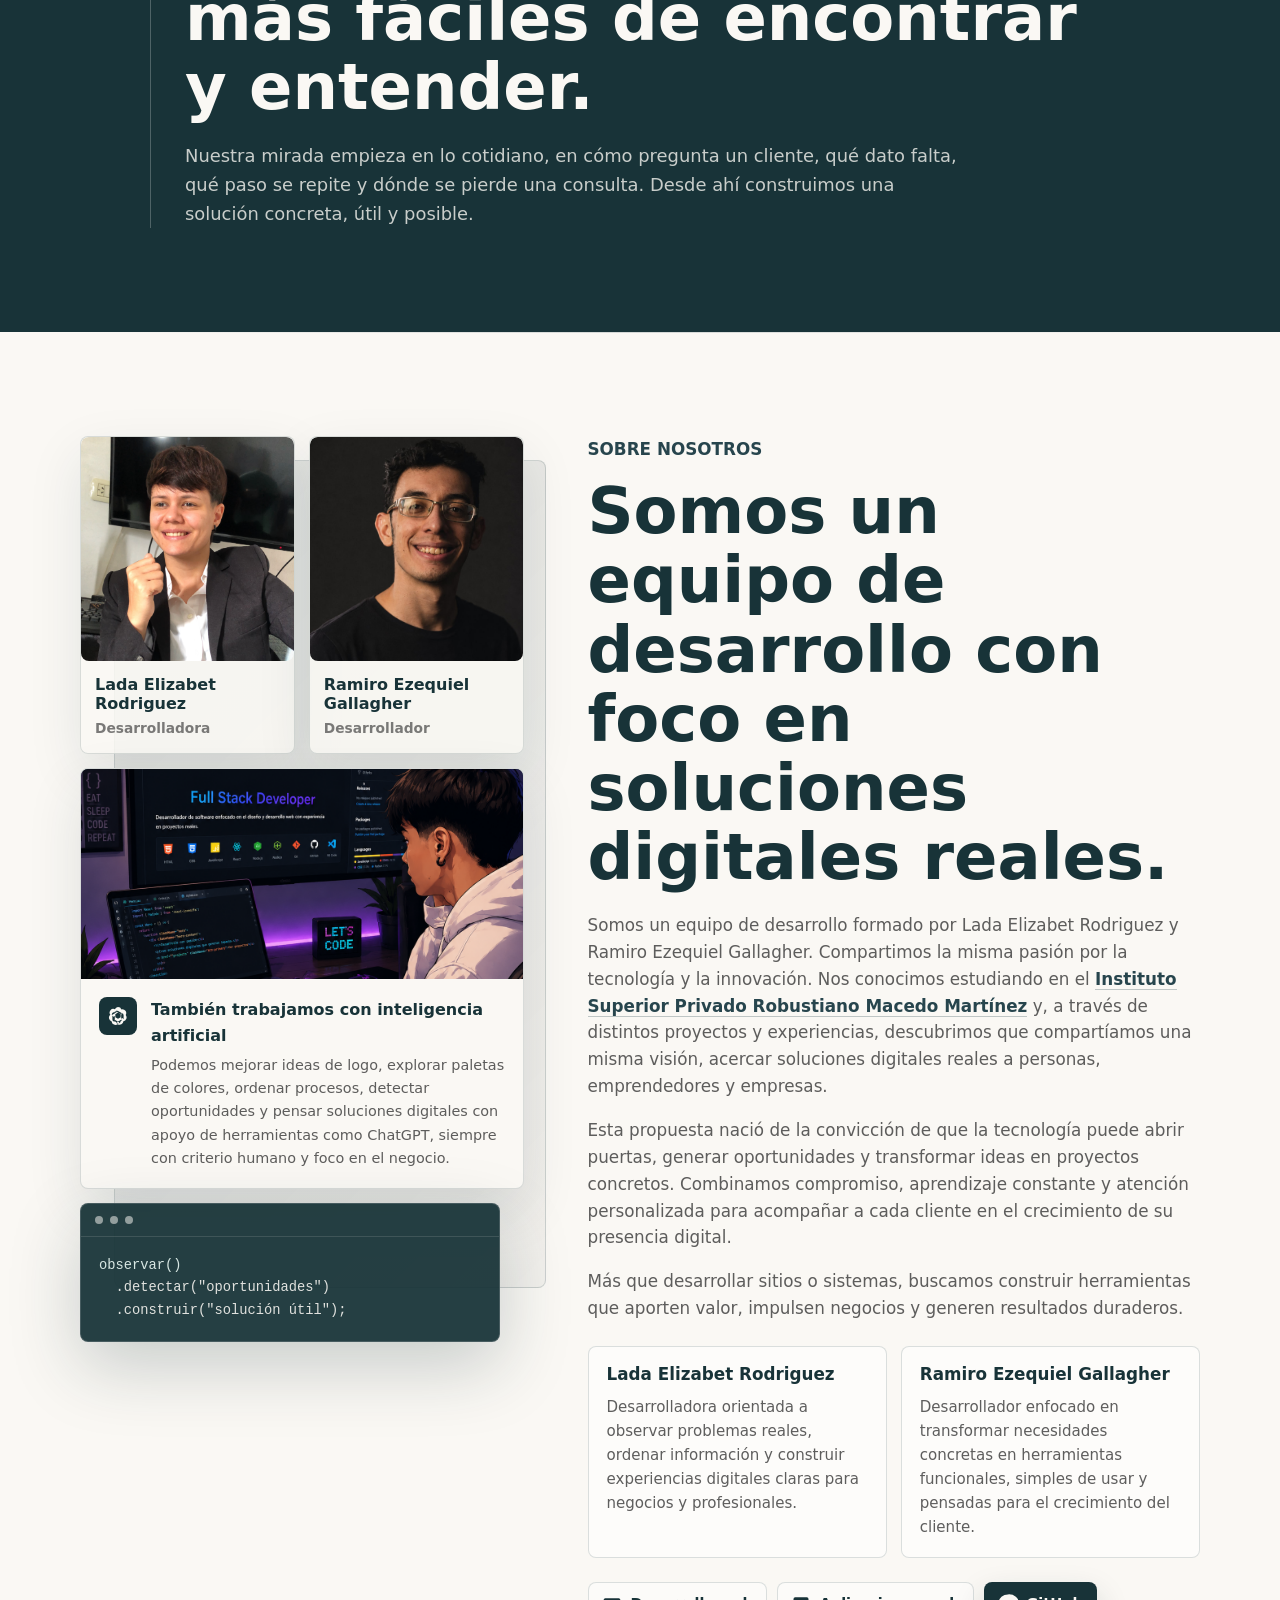
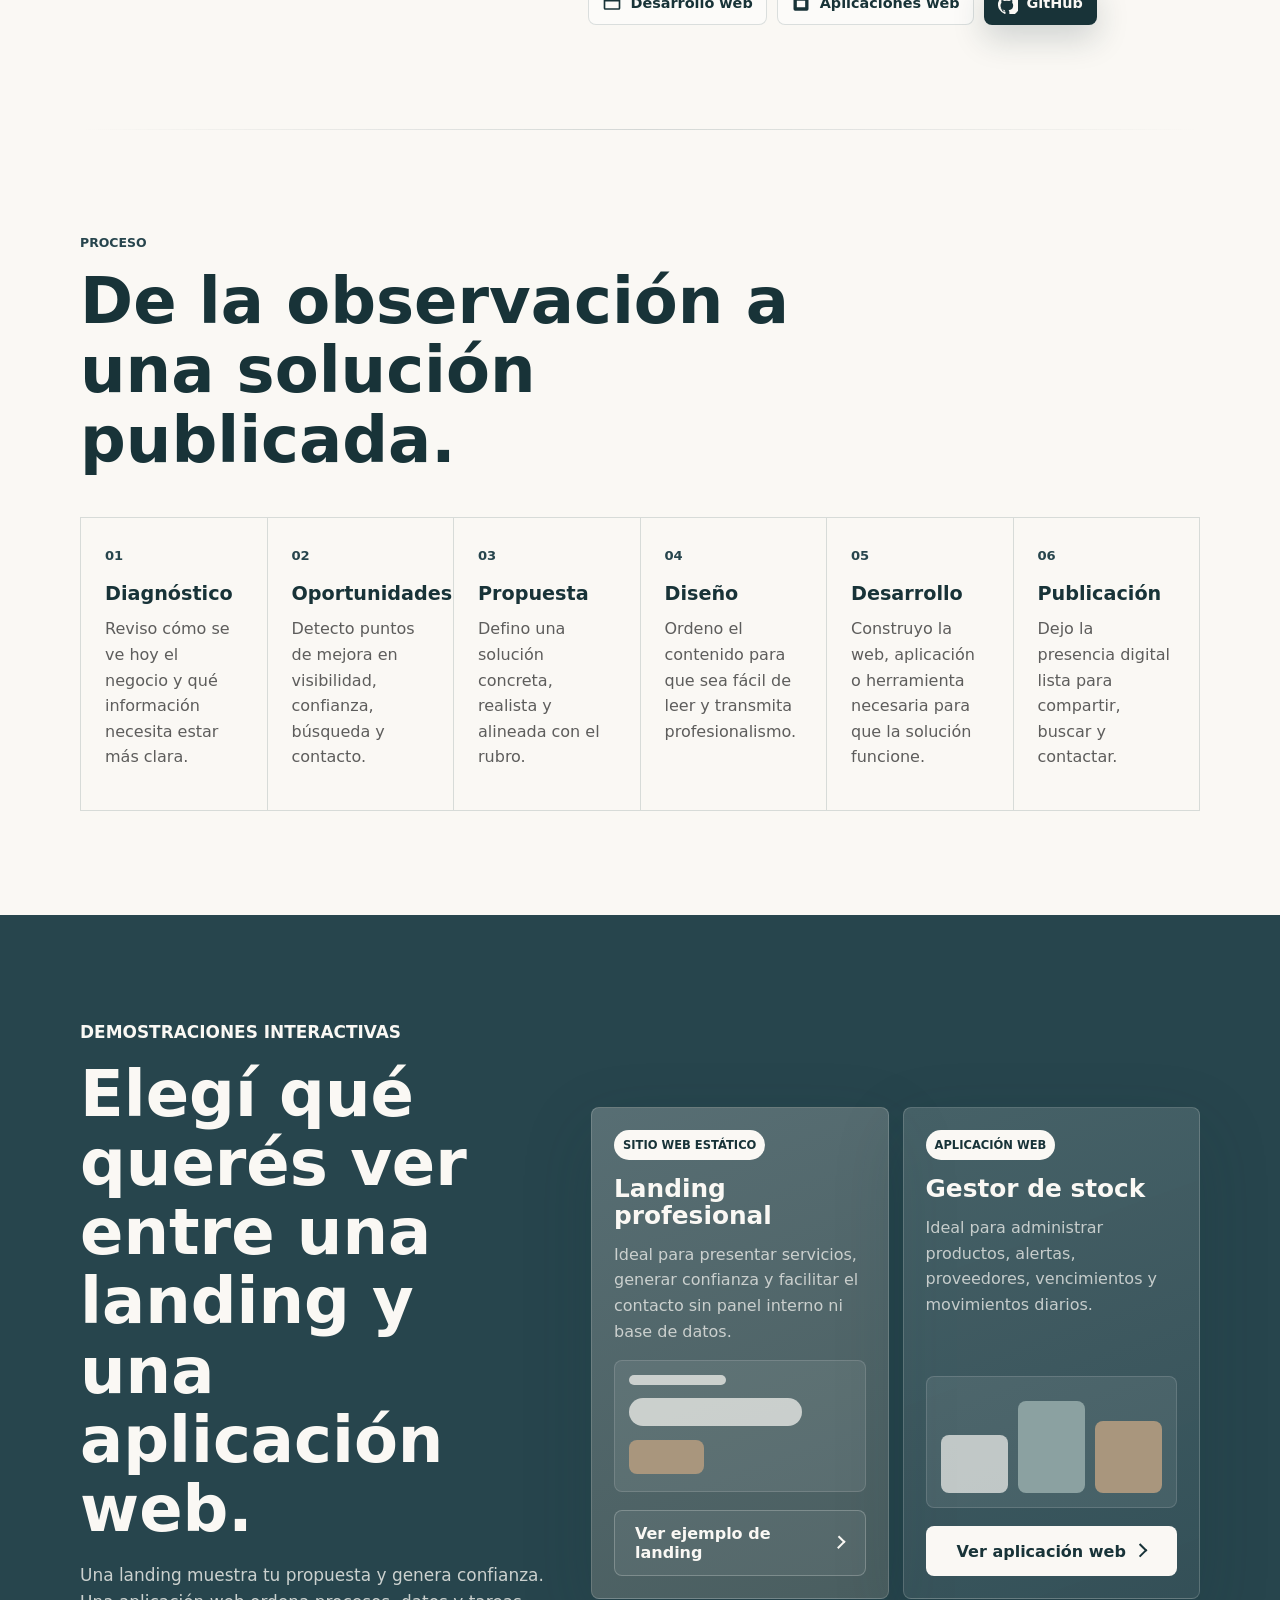
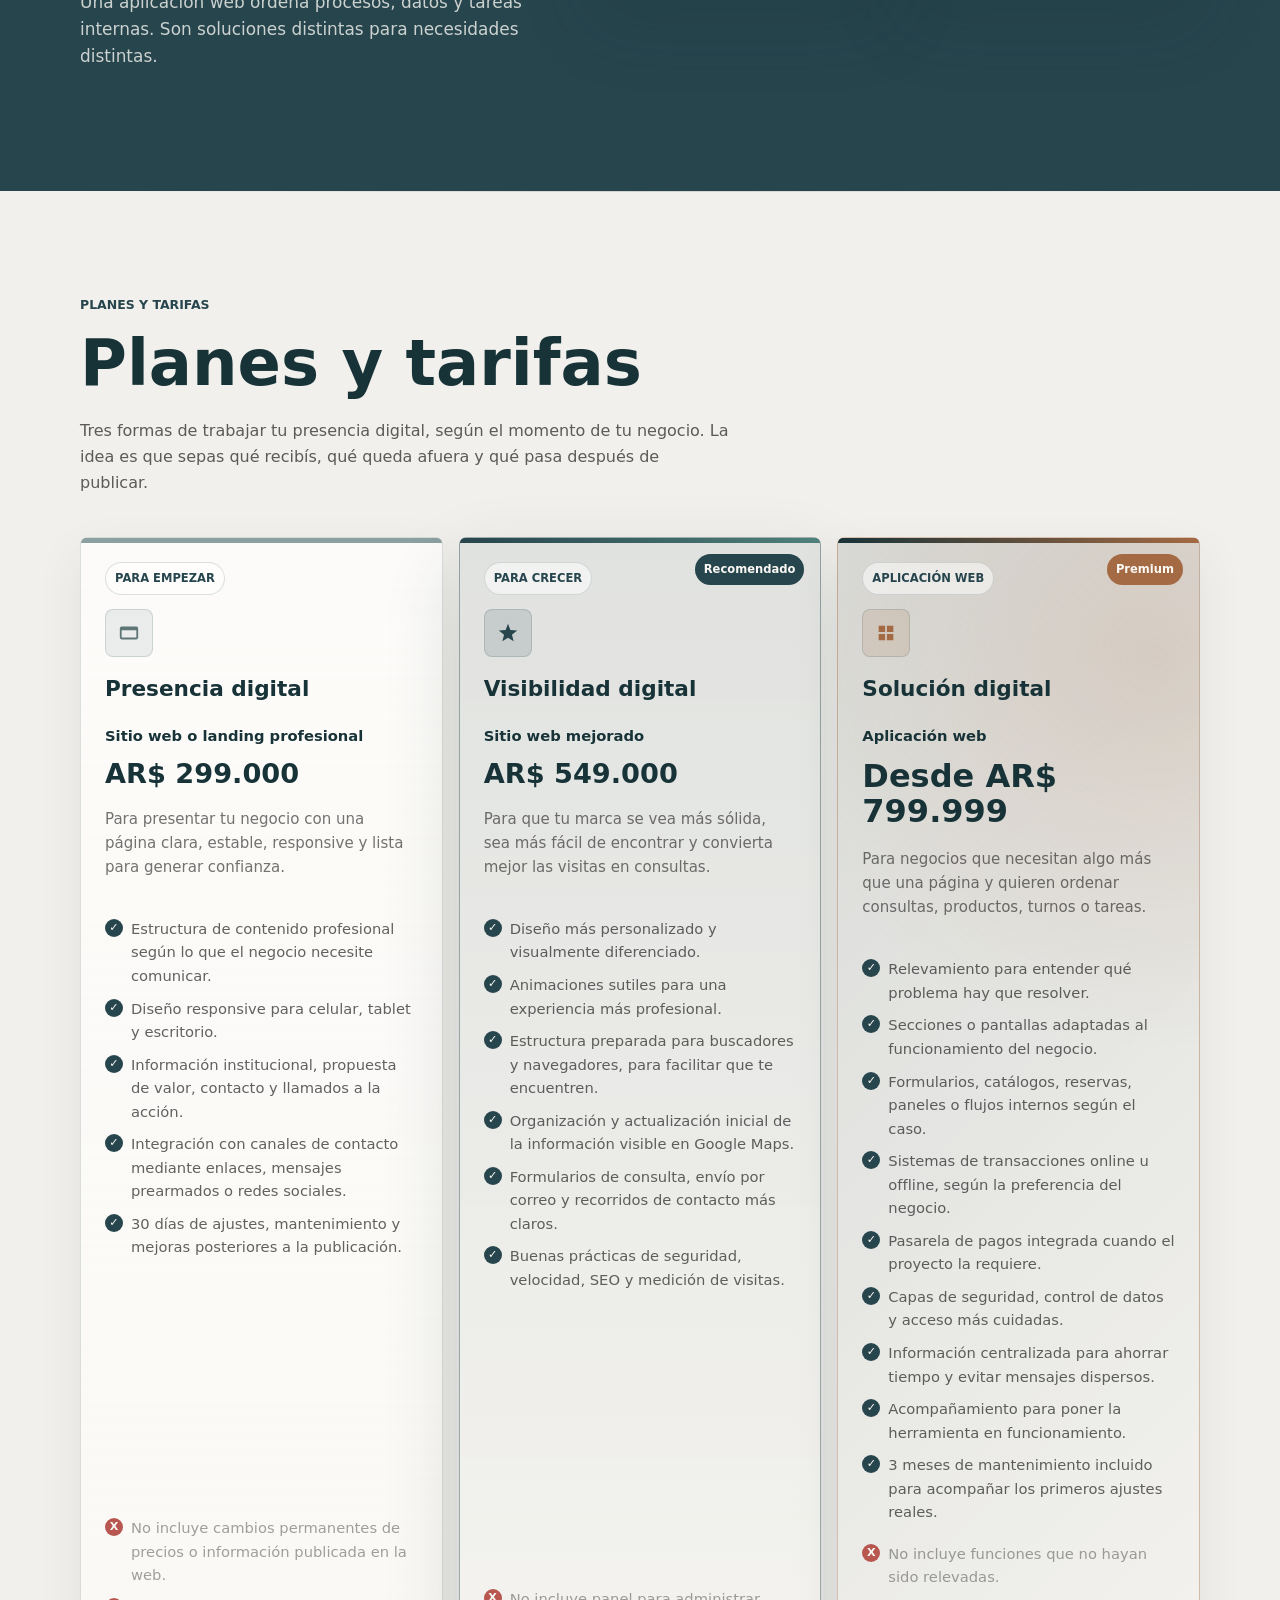
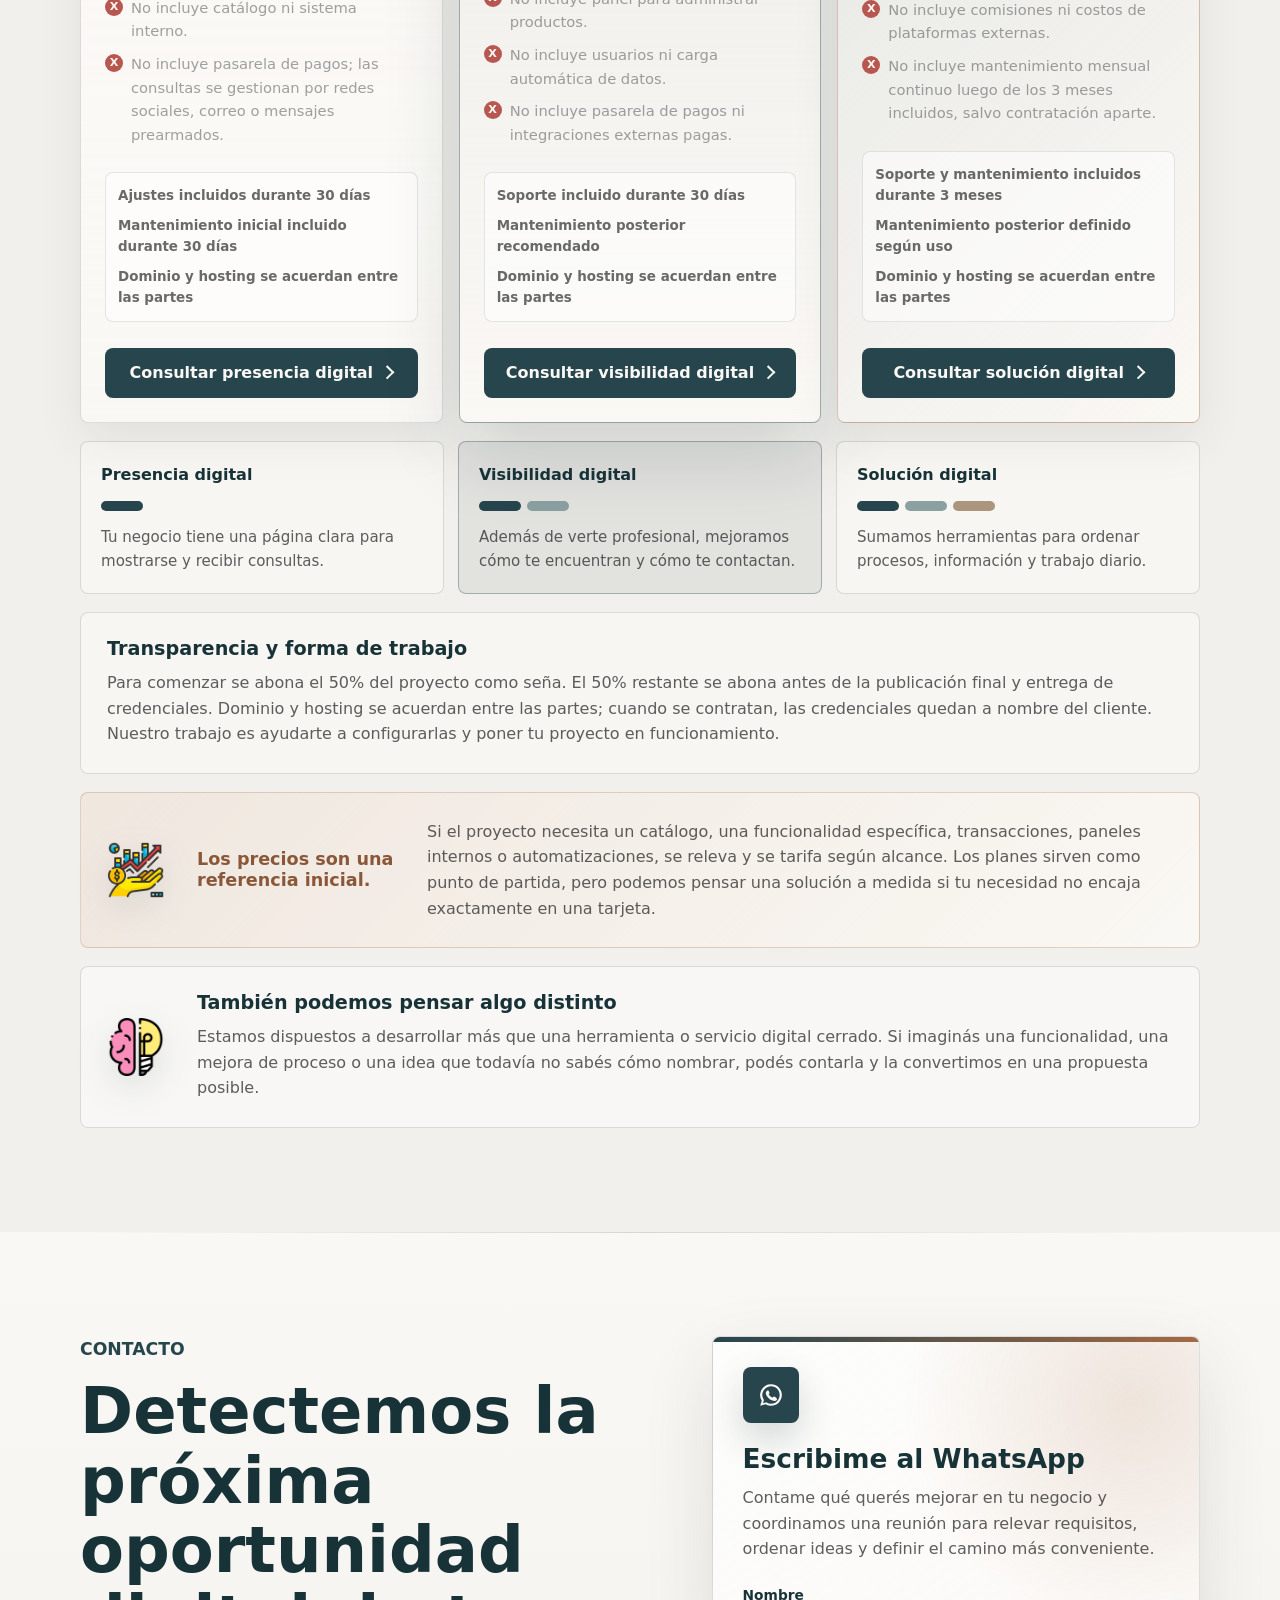
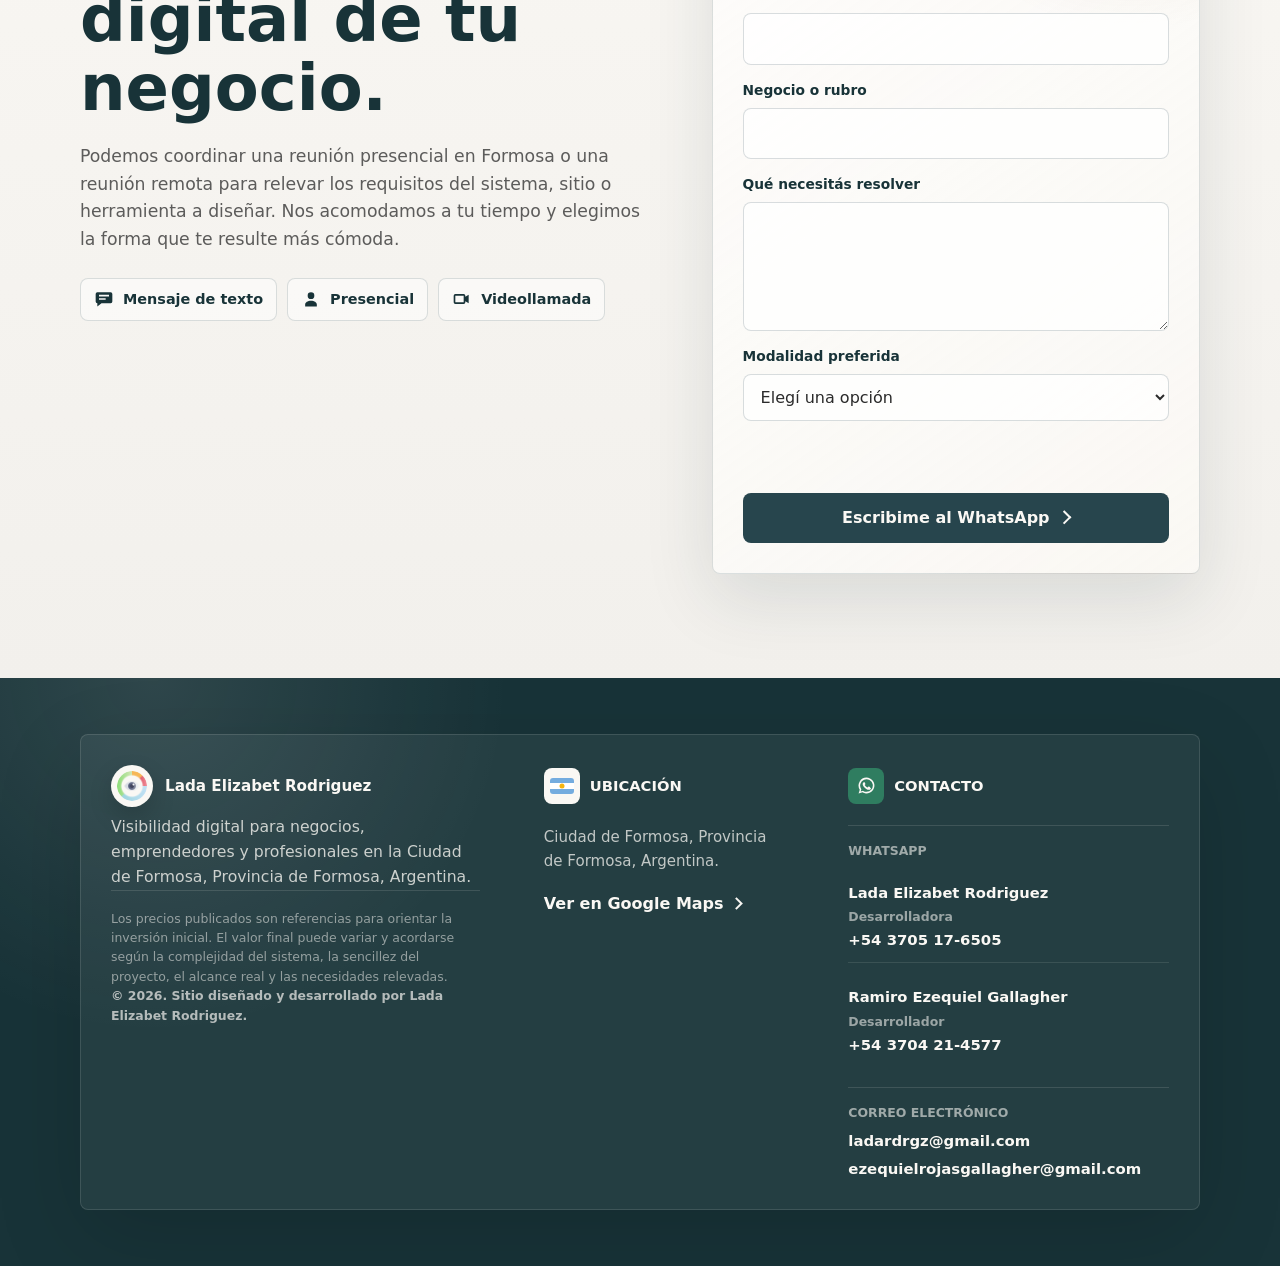
==== commit 07ac352e: "Cambios locales" ====
--- a/index.html
+++ b/index.html
@@ -3,7 +3,7 @@
   <head>
     <meta charset="utf-8">
     <meta name="viewport" content="width=device-width, initial-scale=1">
-    <title>Lada Elizabet Rodriguez y Ramiro Gallagher | Desarrollo digital en Formosa</title>
+    <title>Visibilidad digital | Formosa</title>
     <meta name="description" content="Diseño sitios web, landing pages y aplicaciones web para negocios, emprendedores y profesionales que buscan una presencia digital clara, confiable y fácil de encontrar.">
     <meta name="author" content="Lada Elizabet Rodriguez y Ramiro Ezequiel Gallagher">
     <meta name="robots" content="index, follow">
@@ -61,8 +61,11 @@
             </div>
           </div>
 
-          <aside class="hero__portrait" aria-label="Presentación de Lada Elizabet Rodriguez">
-            <img src="img/IMG_3997.PNG" alt="Retrato de Lada Elizabet Rodriguez" fetchpriority="high" decoding="async">
+          <aside class="hero__portrait" aria-label="Presentación del equipo de desarrollo">
+            <div class="hero__portrait-stack">
+              <img class="hero__portrait-main" src="img/IMG_3997.PNG" alt="Retrato de Lada Elizabet Rodriguez" fetchpriority="high" decoding="async">
+              <img class="hero__portrait-secondary" src="img/Image_Ramiro_Sentado.jpeg" alt="Retrato de Ramiro Ezequiel Gallagher sentado" loading="eager" decoding="async">
+            </div>
             <div class="portrait-note">
               <span>Primero observamos.</span>
               <strong>Después construimos soluciones digitales útiles.</strong>
@@ -619,14 +622,15 @@
                 <li>Capas de seguridad, control de datos y acceso más cuidadas.</li>
                 <li>Información centralizada para ahorrar tiempo y evitar mensajes dispersos.</li>
                 <li>Acompañamiento para poner la herramienta en funcionamiento.</li>
+                <li>3 meses de mantenimiento incluido para acompañar los primeros ajustes reales.</li>
               </ul>
               <ul class="plan-list plan-list--excluded">
                 <li>No incluye funciones que no hayan sido relevadas.</li>
                 <li>No incluye comisiones ni costos de plataformas externas.</li>
-                <li>No incluye mantenimiento mensual continuo salvo contratación aparte.</li>
+                <li>No incluye mantenimiento mensual continuo luego de los 3 meses incluidos, salvo contratación aparte.</li>
               </ul>
               <div class="plan-meta">
-                <span>Soporte incluido durante 45 días</span>
+                <span>Soporte y mantenimiento incluidos durante 3 meses</span>
                 <span>Mantenimiento posterior definido según uso</span>
                 <span>Dominio y hosting se acuerdan entre las partes</span>
               </div>
@@ -733,49 +737,58 @@
     </main>
 
     <footer class="site-footer">
-      <div class="container footer-grid">
-        <div class="footer-brand">
+      <div class="container footer-shell">
+        <section class="footer-column footer-column--brand" aria-label="Marca y aviso legal">
           <a class="brand brand--footer" href="#inicio">
             <img src="img/logo.png" alt="" class="brand__logo" loading="lazy" decoding="async">
             <span class="brand__name">Lada Elizabet Rodriguez</span>
           </a>
-          <p>Visibilidad digital para negocios, emprendedores y profesionales en la Ciudad de Formosa, Provincia de Formosa, Argentina.</p>
-          <small>Los precios publicados son referencias para orientar la inversión inicial. El valor final puede variar y acordarse según la complejidad del sistema, la sencillez del proyecto, el alcance real y las necesidades relevadas.</small>
-          <small class="footer-copy">© 2026 diseñado por Lada Elizabet Rodriguez y Ramiro Ezequiel Gallagher.</small>
-        </div>
-
-        <div class="footer-links" aria-label="Datos de contacto">
-          <a class="footer-card" href="https://www.google.com/maps/place/Formosa/@-26.1721559,-58.1949699,12z/data=!3m1!4b1!4m6!3m5!1s0x945ca5e488cf4f05:0xbcaebe65a1bae72!8m2!3d-26.1857768!4d-58.1755669!16zL20vMDFxc3J2?entry=ttu&g_ep=EgoyMDI2MDYxMC4wIKXMDSoASAFQAw%3D%3D" target="_blank" rel="noopener noreferrer">
+          <p class="footer-description">Visibilidad digital para negocios, emprendedores y profesionales en la Ciudad de Formosa, Provincia de Formosa, Argentina.</p>
+          <p class="footer-legal">Los precios publicados son referencias para orientar la inversión inicial. El valor final puede variar y acordarse según la complejidad del sistema, la sencillez del proyecto, el alcance real y las necesidades relevadas.</p>
+          <p class="footer-copy">© 2026. Sitio diseñado y desarrollado por Lada Elizabet Rodriguez.</p>
+        </section>
+
+        <section class="footer-column footer-column--location" aria-label="Ubicación">
+          <div class="footer-section-heading">
             <span class="footer-icon footer-icon--argentina" aria-hidden="true">
               <span class="argentina-flag"></span>
             </span>
-            <span><strong>Ubicación</strong>Ciudad de Formosa, Provincia de Formosa, Argentina <em>Ver en Google Maps</em></span>
-          </a>
-          <div class="footer-card footer-contact-list">
+            <h2>Ubicación</h2>
+          </div>
+          <p>Ciudad de Formosa, Provincia de Formosa, Argentina.</p>
+          <a class="footer-link" href="https://www.google.com/maps/place/Formosa/@-26.1721559,-58.1949699,12z/data=!3m1!4b1!4m6!3m5!1s0x945ca5e488cf4f05:0xbcaebe65a1bae72!8m2!3d-26.1857768!4d-58.1755669!16zL20vMDFxc3J2?entry=ttu&g_ep=EgoyMDI2MDYxMC4wIKXMDSoASAFQAw%3D%3D" target="_blank" rel="noopener noreferrer">Ver en Google Maps</a>
+        </section>
+
+        <section class="footer-column footer-column--contact" aria-label="Contacto">
+          <div class="footer-section-heading">
             <span class="footer-icon footer-icon--whatsapp" aria-hidden="true">
               <svg viewBox="0 0 24 24"><path d="M12 2a10 10 0 0 0-8.5 15.3L2 22l4.9-1.4A10 10 0 1 0 12 2Zm0 18a8 8 0 0 1-4.1-1.1l-.3-.2-2.9.8.8-2.8-.2-.3A8 8 0 1 1 12 20Zm4.5-5.8c-.2-.1-1.4-.7-1.6-.8-.2-.1-.4-.1-.6.1l-.7.8c-.1.2-.3.2-.5.1a6.5 6.5 0 0 1-3.2-2.8c-.1-.2 0-.4.1-.5l.5-.6c.1-.2.2-.3.1-.5l-.7-1.7c-.2-.4-.4-.4-.6-.4h-.5c-.2 0-.5.1-.7.3-.2.2-.9.9-.9 2.1 0 1.2.9 2.4 1 2.6.1.2 1.8 2.9 4.5 4 .6.3 1.1.4 1.5.5.6.2 1.2.1 1.6.1.5-.1 1.4-.6 1.6-1.1.2-.6.2-1 .1-1.1-.1-.1-.3-.2-.5-.3Z"/></svg>
             </span>
-            <span>
-              <strong>WhatsApp</strong>
-              <a href="https://wa.me/543705176505?text=Hola%20Lada%20Elizabet%20Rodriguez%2C%20quiero%20consultar%20por%20mi%20proyecto%20digital." target="_blank" rel="noopener noreferrer">+54 3705 17-6505</a>
-              <small>Desarrolladora - Rodriguez, Lada Elizabet</small>
-              <span class="footer-muted">Número a confirmar</span>
-              <small>Desarrollador - Gallagher, Ramiro Ezequiel</small>
-            </span>
-          </div>
-          <div class="footer-card footer-contact-list">
-            <span class="footer-icon footer-icon--gmail" aria-hidden="true">
-              <svg viewBox="0 0 24 24"><path d="M3 5h18a1 1 0 0 1 1 1v12a1 1 0 0 1-1 1H3a1 1 0 0 1-1-1V6a1 1 0 0 1 1-1Zm9 8 8-5H4l8 5Zm0 2L4 10v7h16v-7l-8 5Z"/></svg>
-            </span>
-            <span>
-              <strong>Correo electrónico</strong>
-              <a href="mailto:ladardrgz@gmail.com">ladardrgz@gmail.com</a>
-              <small>Desarrolladora - Rodriguez, Lada Elizabet</small>
-              <a href="mailto:ezequielrojasgallagher@gmail.com">ezequielrojasgallagher@gmail.com</a>
-              <small>Desarrollador - Gallagher, Ramiro Ezequiel</small>
-            </span>
-          </div>
-        </div>
+            <h2>Contacto</h2>
+          </div>
+
+          <div class="footer-contact-group">
+            <h3>WhatsApp</h3>
+            <div class="footer-contact-options" aria-label="Opciones de contacto por WhatsApp">
+              <a class="footer-contact-option" href="https://wa.me/543705176505?text=Hola%20Lada%20Elizabet%20Rodriguez%2C%20quiero%20consultar%20por%20mi%20proyecto%20digital." target="_blank" rel="noopener noreferrer">
+                <span class="footer-contact-name">Lada Elizabet Rodriguez</span>
+                <span class="footer-contact-role">Desarrolladora</span>
+                <span class="footer-contact-link">+54 3705 17-6505</span>
+              </a>
+              <a class="footer-contact-option" href="https://wa.me/543704214577?text=Hola%20Ramiro%20Ezequiel%20Gallagher%2C%20quiero%20consultar%20por%20mi%20proyecto%20digital." target="_blank" rel="noopener noreferrer">
+                <span class="footer-contact-name">Ramiro Ezequiel Gallagher</span>
+                <span class="footer-contact-role">Desarrollador</span>
+                <span class="footer-contact-link">+54 3704 21-4577</span>
+              </a>
+            </div>
+          </div>
+
+          <div class="footer-contact-group">
+            <h3>Correo electrónico</h3>
+            <a class="footer-contact-link" href="mailto:ladardrgz@gmail.com">ladardrgz@gmail.com</a>
+            <a class="footer-contact-link" href="mailto:ezequielrojasgallagher@gmail.com">ezequielrojasgallagher@gmail.com</a>
+          </div>
+        </section>
       </div>
     </footer>
 
--- a/styles.css
+++ b/styles.css
@@ -300,30 +300,58 @@
 }
 
 .hero {
-  min-height: calc(100vh - 80px);
+  min-height: auto;
   display: grid;
   align-items: center;
-  padding-top: 76px;
+  padding-top: 112px;
+  padding-bottom: 64px;
 }
 
 .hero__grid {
   display: grid;
-  grid-template-columns: minmax(0, 1.22fr) minmax(280px, 0.78fr);
-  gap: 72px;
-  align-items: center;
+  grid-template-columns: minmax(0, 55fr) minmax(340px, 45fr);
+  gap: 80px;
+  align-items: start;
+}
+
+.hero__content {
+  position: relative;
+  display: flex;
+  flex-direction: column;
+  justify-content: flex-start;
+  max-width: 560px;
+  min-height: clamp(580px, 49vw, 650px);
+  padding-top: 0;
+  padding-bottom: 0;
+}
+
+.hero__content .eyebrow {
+  position: absolute;
+  top: -34px;
+  left: 0;
+  margin-bottom: 0;
+}
+
+.hero__content h1 {
+  max-width: 560px;
+  margin-bottom: 20px;
+  font-size: clamp(3rem, 6vw, 5rem);
+  line-height: 1;
 }
 
 .hero__lead {
-  max-width: 680px;
-  margin-bottom: 34px;
+  max-width: 540px;
+  margin-bottom: 0;
   color: rgba(43, 43, 43, 0.78);
-  font-size: 1.28rem;
+  font-size: 1.08rem;
+  line-height: 1.75;
 }
 
 .hero__actions {
   display: flex;
   flex-wrap: wrap;
   gap: 14px;
+  margin-top: auto;
 }
 
 .button {
@@ -399,25 +427,47 @@
   position: relative;
 }
 
+.hero__portrait-stack {
+  position: relative;
+  min-height: clamp(430px, 40vw, 560px);
+  isolation: isolate;
+}
+
 .hero__portrait img {
+  display: block;
+  object-fit: cover;
+  border-radius: var(--radius);
+}
+
+.hero__portrait-main {
+  width: min(58%, 300px);
+  aspect-ratio: 4 / 5;
+  box-shadow: 0 28px 80px rgba(24, 51, 56, 0.18);
+}
+
+.hero__portrait-secondary {
+  position: absolute;
+  right: 0;
+  bottom: 0;
+  z-index: 2;
+  width: min(58%, 300px);
+  aspect-ratio: 4 / 5;
+  object-position: center;
+  border: 8px solid var(--paper);
+  box-shadow: 0 30px 86px rgba(24, 51, 56, 0.2);
+}
+
+.portrait-note {
+  position: relative;
   width: 100%;
-  aspect-ratio: 4 / 5;
-  object-fit: cover;
-  border-radius: var(--radius);
-  box-shadow: var(--shadow);
-}
-
-.portrait-note {
-  position: absolute;
-  right: -22px;
-  bottom: 28px;
-  width: min(260px, 78%);
-  padding: 18px;
+  max-width: 420px;
+  margin: 18px 0 0 auto;
+  padding: 18px 20px;
   color: var(--cream);
   background: var(--teal-dark);
   border: 1px solid rgba(250, 248, 244, 0.14);
   border-radius: var(--radius);
-  box-shadow: 0 20px 55px rgba(24, 51, 56, 0.22);
+  box-shadow: 0 22px 58px rgba(24, 51, 56, 0.18);
 }
 
 .portrait-note span,
@@ -3721,22 +3771,34 @@
 }
 
 .site-footer {
-  padding: 46px 0;
+  padding: 56px 0;
   color: var(--cream);
   background:
     radial-gradient(circle at 12% 0%, rgba(250, 248, 244, 0.1), transparent 28%),
     var(--teal-dark);
 }
 
-.footer-grid {
-  display: grid;
-  grid-template-columns: minmax(260px, 0.8fr) minmax(0, 1.2fr);
-  gap: 32px;
+.footer-shell {
+  display: grid;
+  grid-template-columns: 1.15fr 0.75fr 1fr;
+  gap: clamp(28px, 5vw, 72px);
+  align-items: start;
+  padding: 30px;
+  border: 1px solid rgba(250, 248, 244, 0.12);
+  border-radius: var(--radius);
+  background: rgba(250, 248, 244, 0.055);
+  box-shadow: 0 28px 90px rgba(0, 0, 0, 0.14);
+}
+
+.footer-column {
+  min-width: 0;
+}
+
+.brand--footer {
   align-items: center;
 }
 
-.brand--footer .brand__name,
-.site-footer p {
+.brand--footer .brand__name {
   color: var(--cream);
 }
 
@@ -3746,127 +3808,175 @@
   box-shadow: 0 10px 24px rgba(0, 0, 0, 0.16);
 }
 
-.footer-brand p {
-  max-width: 460px;
-  margin: 16px 0 0;
-  color: rgba(250, 248, 244, 0.72);
-}
-
-.footer-brand small {
-  display: block;
-  max-width: 560px;
-  margin-top: 16px;
-  color: rgba(250, 248, 244, 0.54);
+.footer-description,
+.footer-legal,
+.footer-copy,
+.footer-column p {
+  margin: 0;
+}
+
+.footer-description {
+  max-width: 430px;
+  margin-top: 18px;
+  color: rgba(250, 248, 244, 0.78);
+  font-size: 0.98rem;
+}
+
+.footer-legal {
+  max-width: 520px;
+  margin-top: 22px;
+  padding-top: 18px;
+  border-top: 1px solid rgba(250, 248, 244, 0.12);
+  color: rgba(250, 248, 244, 0.52);
   font-size: 0.78rem;
   line-height: 1.55;
 }
 
 .footer-copy {
-  color: rgba(250, 248, 244, 0.7);
+  margin-top: 16px;
+  color: rgba(250, 248, 244, 0.68);
+  font-size: 0.78rem;
   font-weight: 800;
 }
 
-.footer-links {
-  display: grid;
-  grid-template-columns: repeat(3, minmax(0, 1fr));
-  gap: 12px;
-}
-
-.footer-card {
+.footer-section-heading {
   display: flex;
   align-items: center;
-  gap: 12px;
-  min-height: 82px;
-  padding: 14px;
-  border: 1px solid rgba(250, 248, 244, 0.14);
-  border-radius: var(--radius);
-  background: rgba(250, 248, 244, 0.07);
-  transition: transform 180ms ease, background 180ms ease, border-color 180ms ease;
-}
-
-.footer-card:hover,
-.footer-card:focus-visible {
-  border-color: rgba(250, 248, 244, 0.3);
-  background: rgba(250, 248, 244, 0.12);
-  transform: translateY(-2px);
-}
-
-.footer-card strong,
-.footer-card > span:last-child {
-  display: block;
-}
-
-.footer-card strong {
-  margin-bottom: 3px;
+  gap: 10px;
+  min-height: 42px;
+  margin-bottom: 18px;
+}
+
+.footer-section-heading h2 {
+  margin: 0;
   color: var(--cream);
-  font-size: 0.9rem;
-}
-
-.footer-card > span:last-child {
-  color: rgba(250, 248, 244, 0.68);
-  font-size: 0.84rem;
-  line-height: 1.35;
-  overflow-wrap: anywhere;
-}
-
-.footer-contact-list {
-  align-items: flex-start;
-}
-
-.footer-contact-list a,
-.footer-muted {
-  display: block;
+  font-size: 0.92rem;
+  line-height: 1.2;
+  text-transform: uppercase;
+}
+
+.footer-column--location p {
+  max-width: 250px;
+  color: rgba(250, 248, 244, 0.74);
+  font-size: 0.94rem;
+}
+
+.footer-link,
+.footer-contact-link {
+  width: fit-content;
   color: var(--cream);
   font-weight: 900;
-}
-
-.footer-contact-list small {
+  transition: color 180ms ease, opacity 180ms ease, transform 180ms ease;
+}
+
+.footer-link {
+  display: inline-flex;
+  align-items: center;
+  gap: 8px;
+  margin-top: 18px;
+}
+
+.footer-link::after {
+  width: 7px;
+  height: 7px;
+  content: "";
+  border-top: 2px solid currentColor;
+  border-right: 2px solid currentColor;
+  transform: rotate(45deg);
+}
+
+.footer-link:hover,
+.footer-link:focus-visible,
+.footer-contact-option:hover,
+.footer-contact-option:focus-visible,
+.footer-contact-link:hover,
+.footer-contact-link:focus-visible {
+  opacity: 0.78;
+  transform: translateX(2px);
+}
+
+.footer-contact-group {
+  display: grid;
+  gap: 8px;
+  padding-top: 18px;
+  border-top: 1px solid rgba(250, 248, 244, 0.12);
+}
+
+.footer-contact-group:first-of-type {
+  padding-top: 0;
+  border-top: 0;
+}
+
+.footer-contact-group + .footer-contact-group {
+  margin-top: 20px;
+}
+
+.footer-contact-group h3 {
+  margin: 0 0 2px;
+  color: rgba(250, 248, 244, 0.58);
+  font-size: 0.78rem;
+  line-height: 1.2;
+  text-transform: uppercase;
+}
+
+.footer-contact-options {
+  display: grid;
+  gap: 10px;
+}
+
+.footer-contact-option {
+  display: grid;
+  gap: 3px;
+  padding: 12px 0;
+  color: var(--cream);
+  border-bottom: 1px solid rgba(250, 248, 244, 0.1);
+  transition: opacity 180ms ease, transform 180ms ease;
+}
+
+.footer-contact-option:last-child {
+  border-bottom: 0;
+}
+
+.footer-contact-name {
+  color: var(--cream);
+  font-size: 0.92rem;
+  font-weight: 900;
+}
+
+.footer-contact-role {
+  color: rgba(250, 248, 244, 0.56);
+  font-size: 0.78rem;
+  font-weight: 800;
+}
+
+.footer-contact-link {
   display: block;
-  margin: 3px 0 10px;
-  color: rgba(250, 248, 244, 0.62);
-  font-size: 0.76rem;
-  line-height: 1.3;
-}
-
-.footer-muted {
-  color: rgba(250, 248, 244, 0.5);
-}
-
-.footer-card em {
-  display: block;
-  width: fit-content;
-  margin-top: 6px;
-  color: var(--cream);
-  font-style: normal;
-  font-weight: 900;
-  border-bottom: 1px solid rgba(250, 248, 244, 0.42);
+  max-width: 100%;
+  overflow-wrap: anywhere;
+  font-size: 0.93rem;
+  line-height: 1.35;
 }
 
 .footer-icon {
   display: grid;
   place-items: center;
   flex: 0 0 auto;
-  width: 38px;
-  height: 38px;
+  width: 36px;
+  height: 36px;
   border-radius: var(--radius);
   color: var(--teal-dark);
   background: var(--cream);
 }
 
 .footer-icon svg {
-  width: 20px;
-  height: 20px;
+  width: 19px;
+  height: 19px;
   fill: currentColor;
 }
 
 .footer-icon--whatsapp {
   color: var(--cream);
   background: #2F7D60;
-}
-
-.footer-icon--gmail {
-  color: var(--cream);
-  background: #B8574F;
 }
 
 .argentina-flag {
@@ -3889,10 +3999,6 @@
   border-radius: 50%;
   background: #F6B40E;
   transform: translate(-50%, -50%);
-}
-
-.site-footer p {
-  margin: 0;
 }
 
 @media (max-width: 1080px) {
@@ -3983,7 +4089,24 @@
 
   .hero {
     min-height: auto;
-    padding-top: 58px;
+    padding-top: 88px;
+    padding-bottom: 56px;
+  }
+
+  .hero__content {
+    max-width: 640px;
+    min-height: auto;
+    padding-top: 0;
+    padding-bottom: 0;
+  }
+
+  .hero__content .eyebrow {
+    position: static;
+    margin-bottom: 16px;
+  }
+
+  .hero__content h1 {
+    font-size: clamp(2.5rem, 5vw, 4rem);
   }
 
   .hero__lead {
@@ -3998,7 +4121,7 @@
   .demo-cta,
   .demo-app__shell {
     grid-template-columns: 1fr;
-    gap: 42px;
+    gap: 48px;
   }
 
   .demo-cta--split {
@@ -4065,25 +4188,25 @@
   }
 
   .hero__portrait {
-    max-width: 480px;
-  }
-
-  .portrait-note {
-    right: 16px;
-    bottom: 16px;
+    width: min(100%, 620px);
+    max-width: none;
+  }
+
+  .hero__portrait-stack {
+    min-height: 500px;
+  }
+
+  .hero__portrait-secondary {
+    width: min(58%, 300px);
   }
 
   .contact__copy {
     position: static;
   }
 
-  .footer-grid,
-  .footer-links {
+  .footer-shell {
     grid-template-columns: 1fr;
-  }
-
-  .site-footer p {
-    text-align: left;
+    gap: 30px;
   }
 }
 
@@ -4118,6 +4241,18 @@
     flex-basis: 286px;
   }
 
+  .site-footer {
+    padding: 34px 0;
+  }
+
+  .footer-shell {
+    padding: 22px;
+  }
+
+  .footer-section-heading {
+    margin-bottom: 14px;
+  }
+
   .solution-track {
     animation-duration: 54s;
   }
@@ -4144,8 +4279,34 @@
     font-size: 3.35rem;
   }
 
+  .hero {
+    padding-top: 76px;
+    padding-bottom: 48px;
+  }
+
+  .hero__content .eyebrow {
+    margin-bottom: 16px;
+  }
+
+  .hero__content h1 {
+    max-width: 100%;
+    margin-bottom: 18px;
+    font-size: 2.2rem;
+    line-height: 1.04;
+  }
+
+  .hero__lead {
+    margin-bottom: 24px;
+    font-size: 1rem;
+    line-height: 1.65;
+  }
+
   h2 {
     font-size: 2.35rem;
+  }
+
+  .hero__actions {
+    flex-direction: column;
   }
 
   .hero__actions,
@@ -4247,9 +4408,20 @@
     left: 34%;
   }
 
-  .hero__portrait img,
+  .hero__portrait-main,
+  .hero__portrait-secondary,
   .about__image img {
     max-height: 540px;
+  }
+
+  .hero__portrait-stack {
+    min-height: 390px;
+  }
+
+  .hero__portrait-secondary {
+    bottom: 18px;
+    width: min(58%, 210px);
+    border-width: 6px;
   }
 
   .about__visual {
@@ -4267,9 +4439,10 @@
   }
 
   .portrait-note {
-    position: static;
+    position: relative;
     width: 100%;
     margin-top: 12px;
+    max-width: none;
   }
 
   .mini-card,
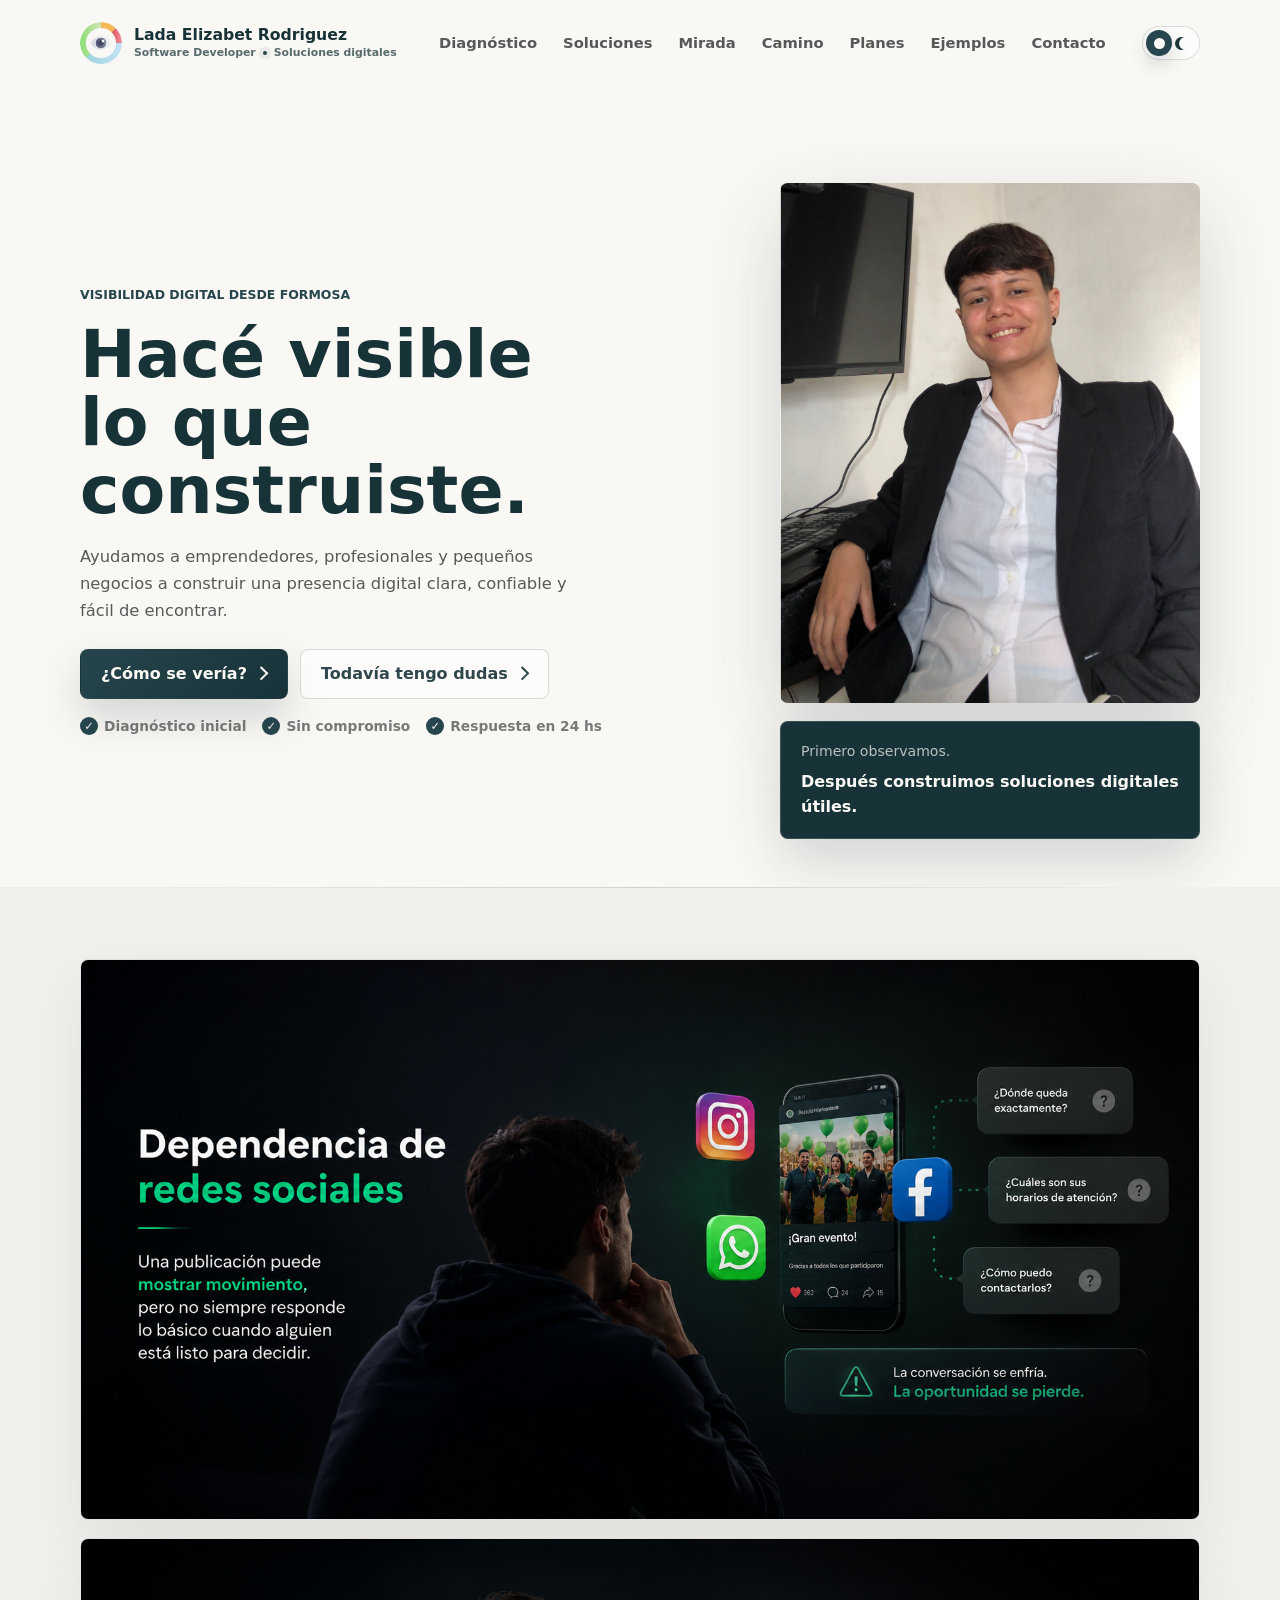
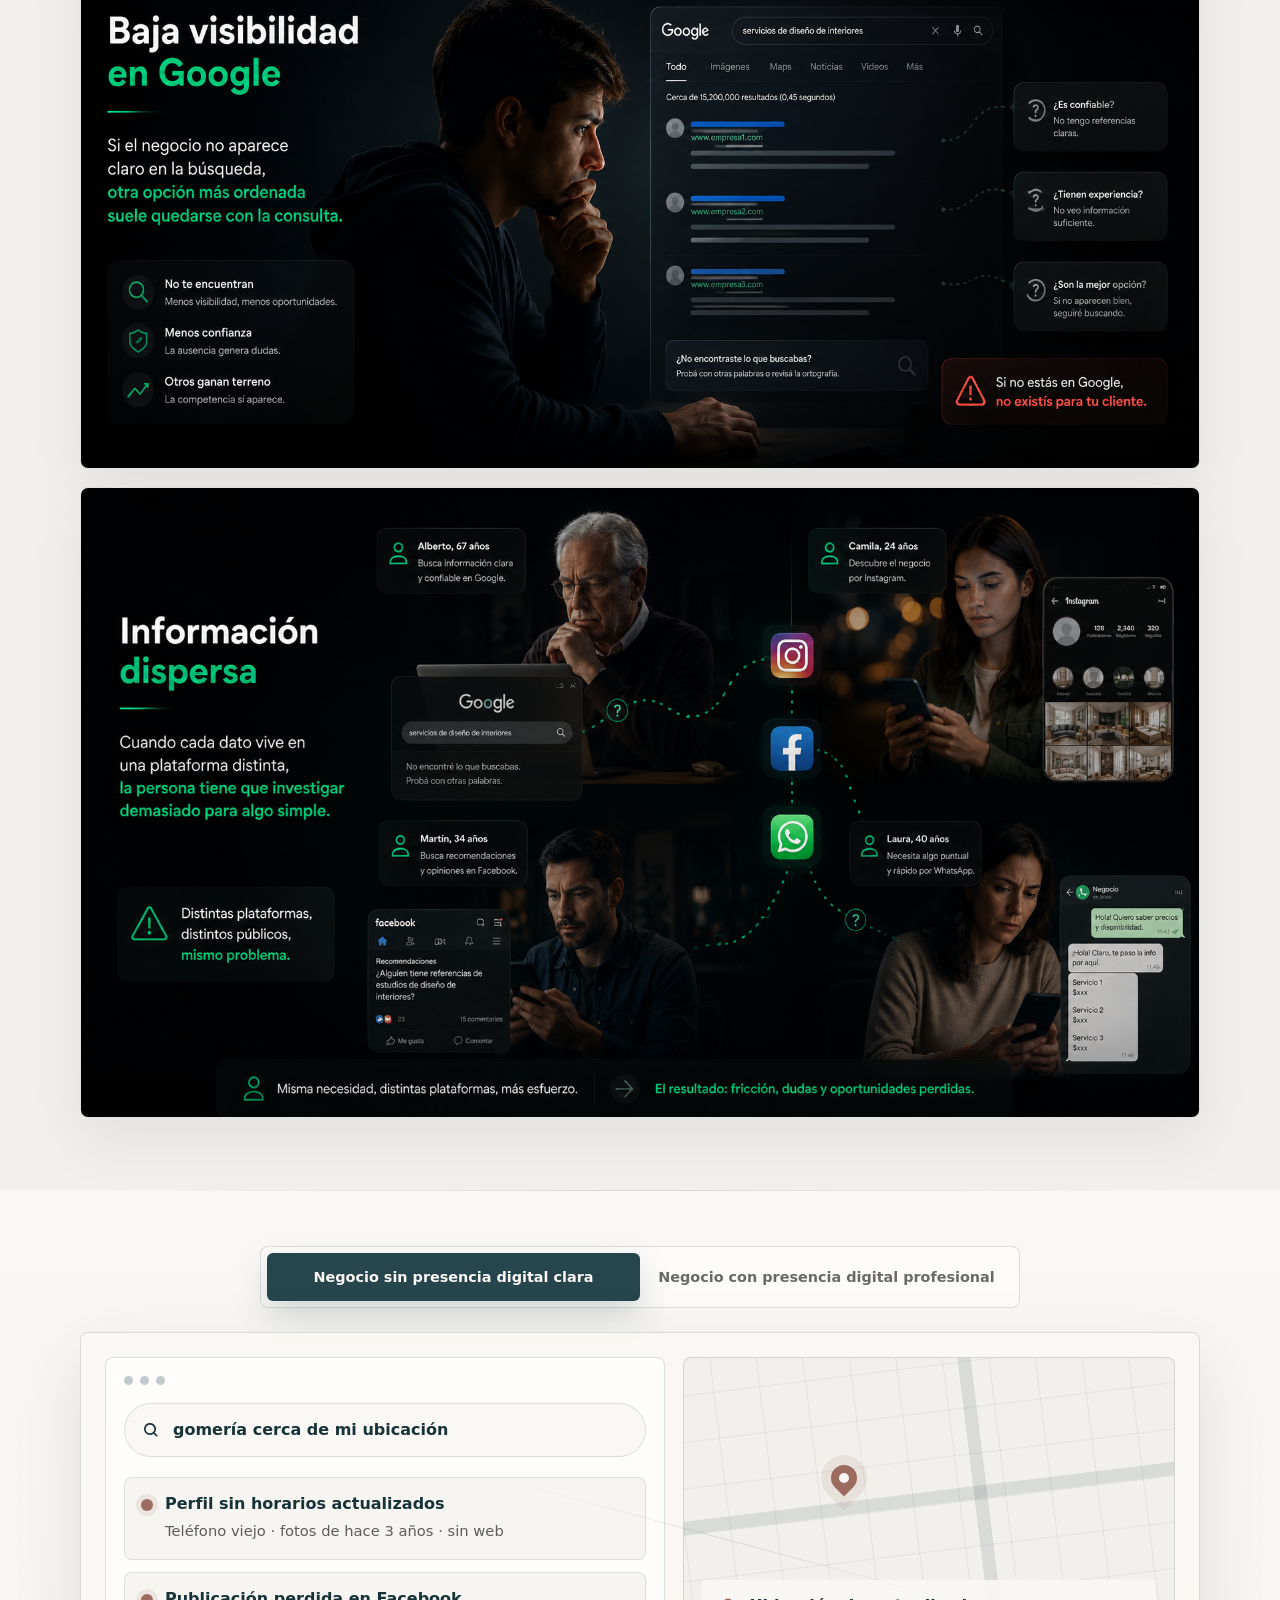
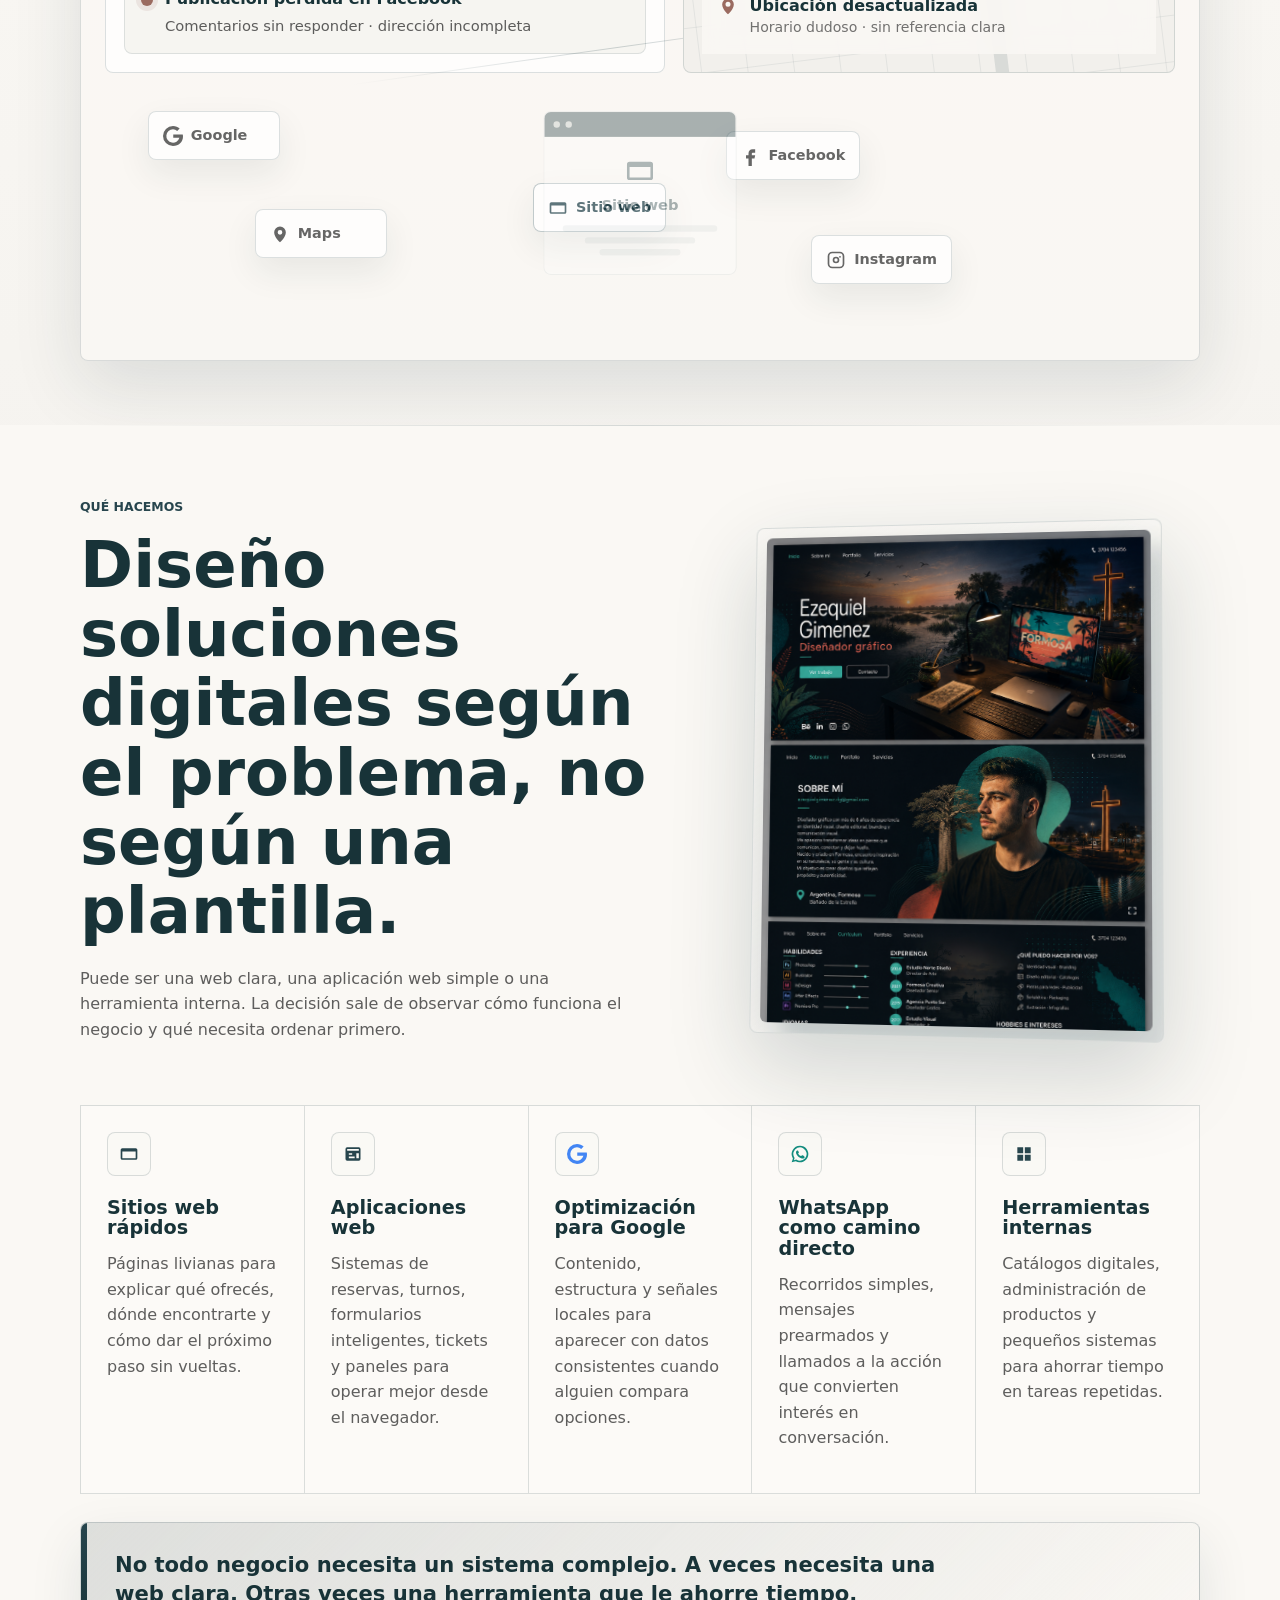
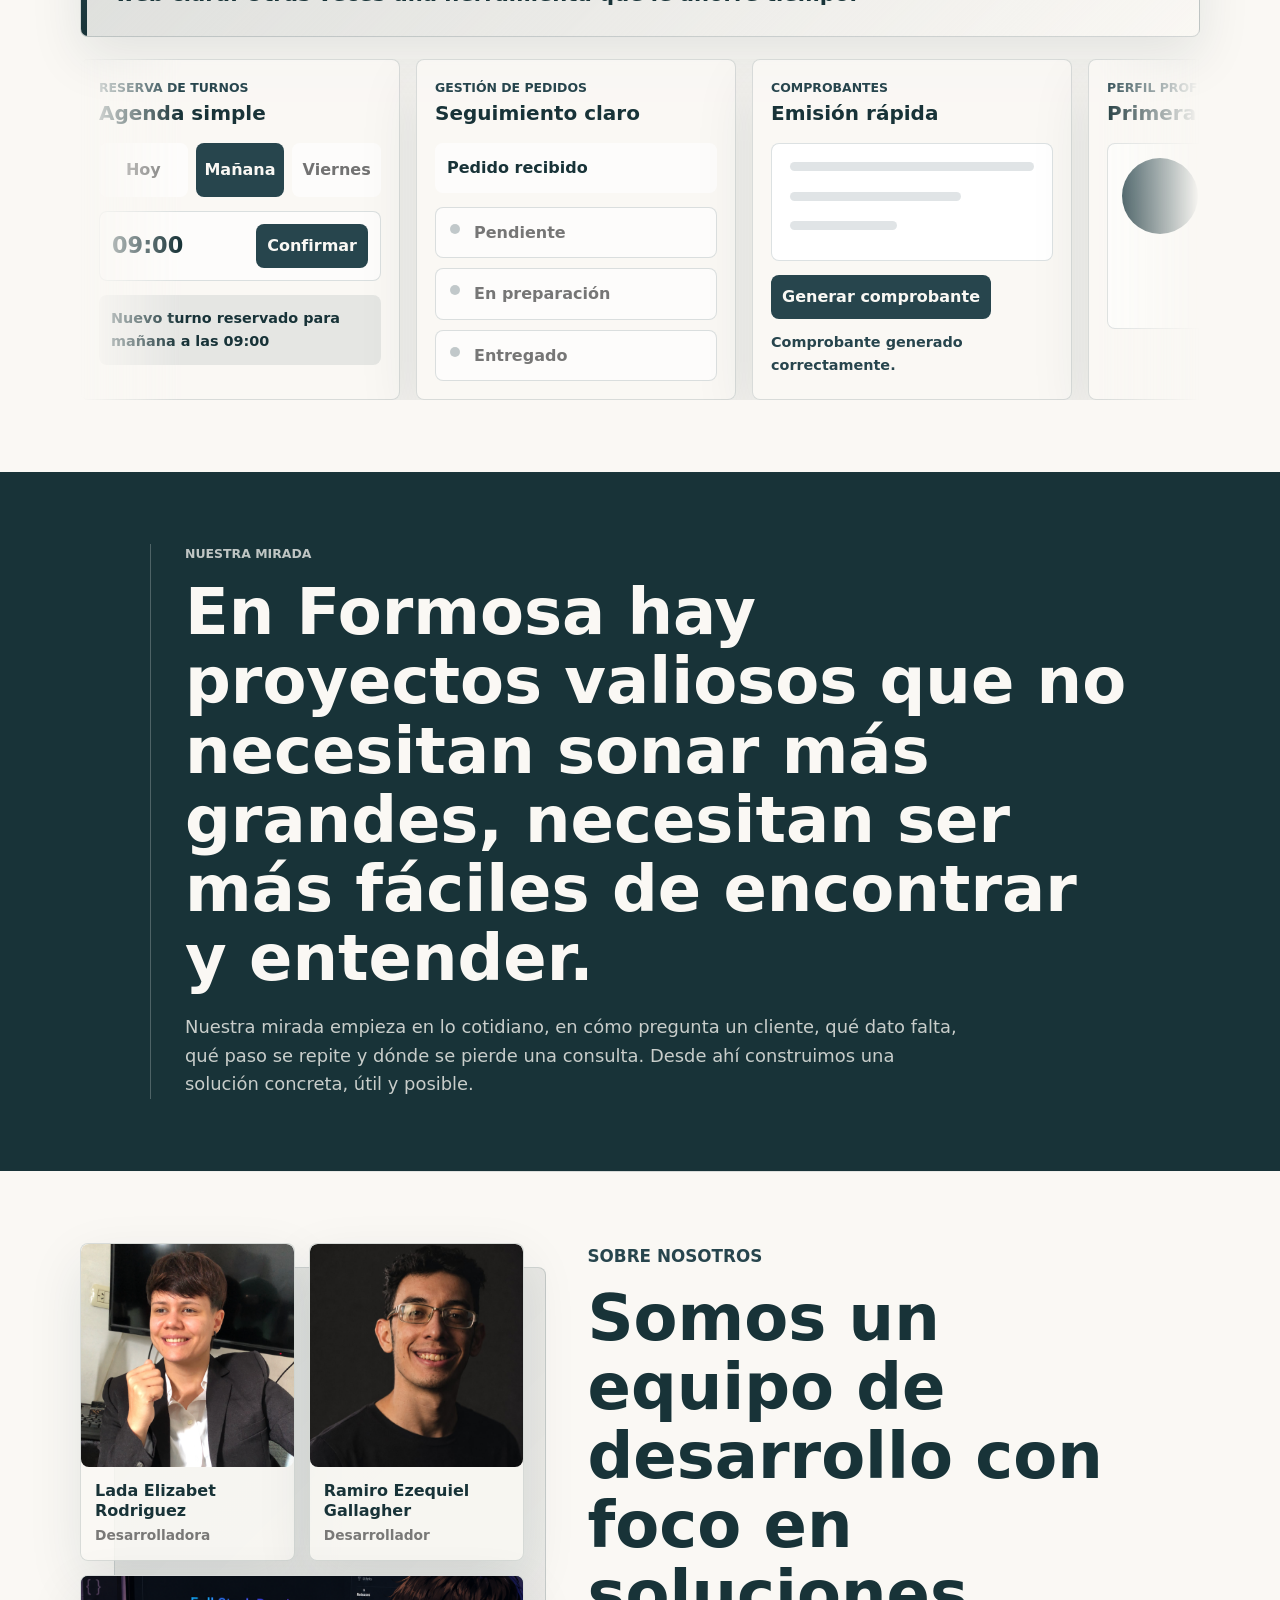
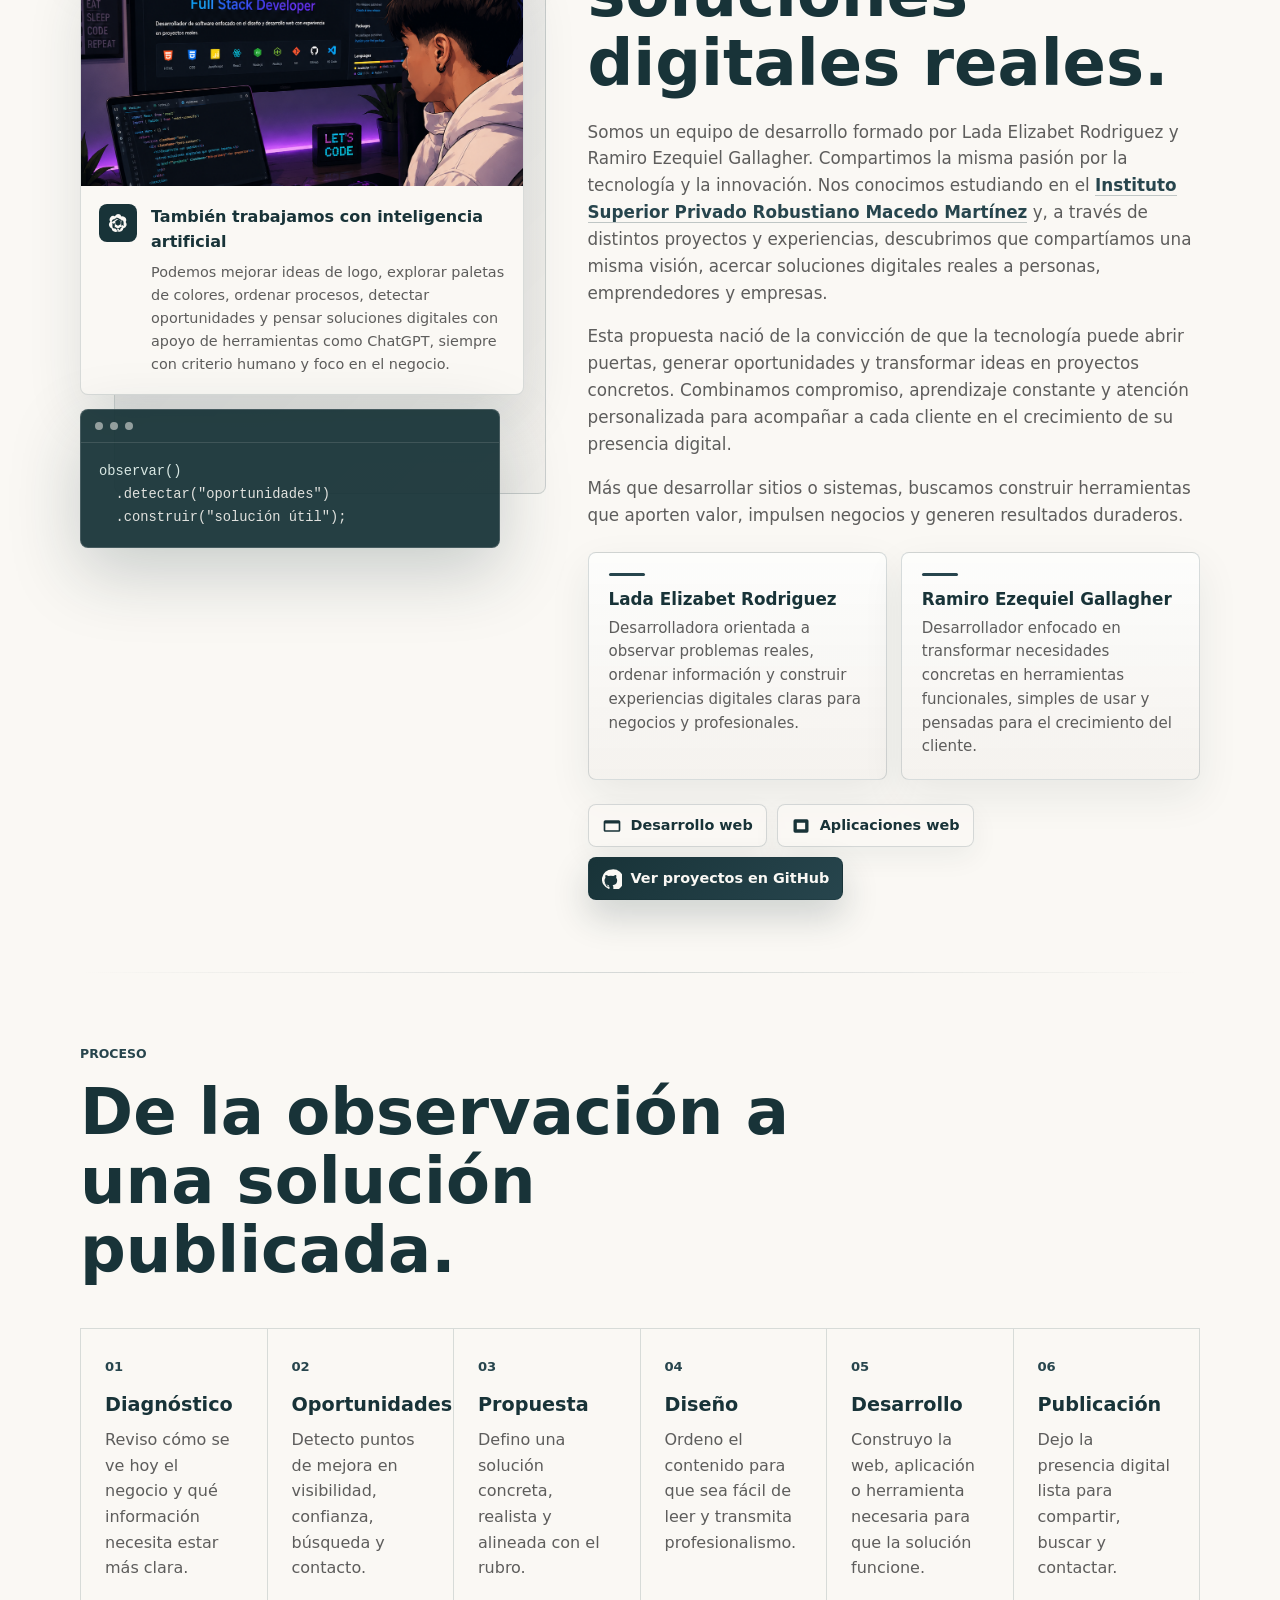
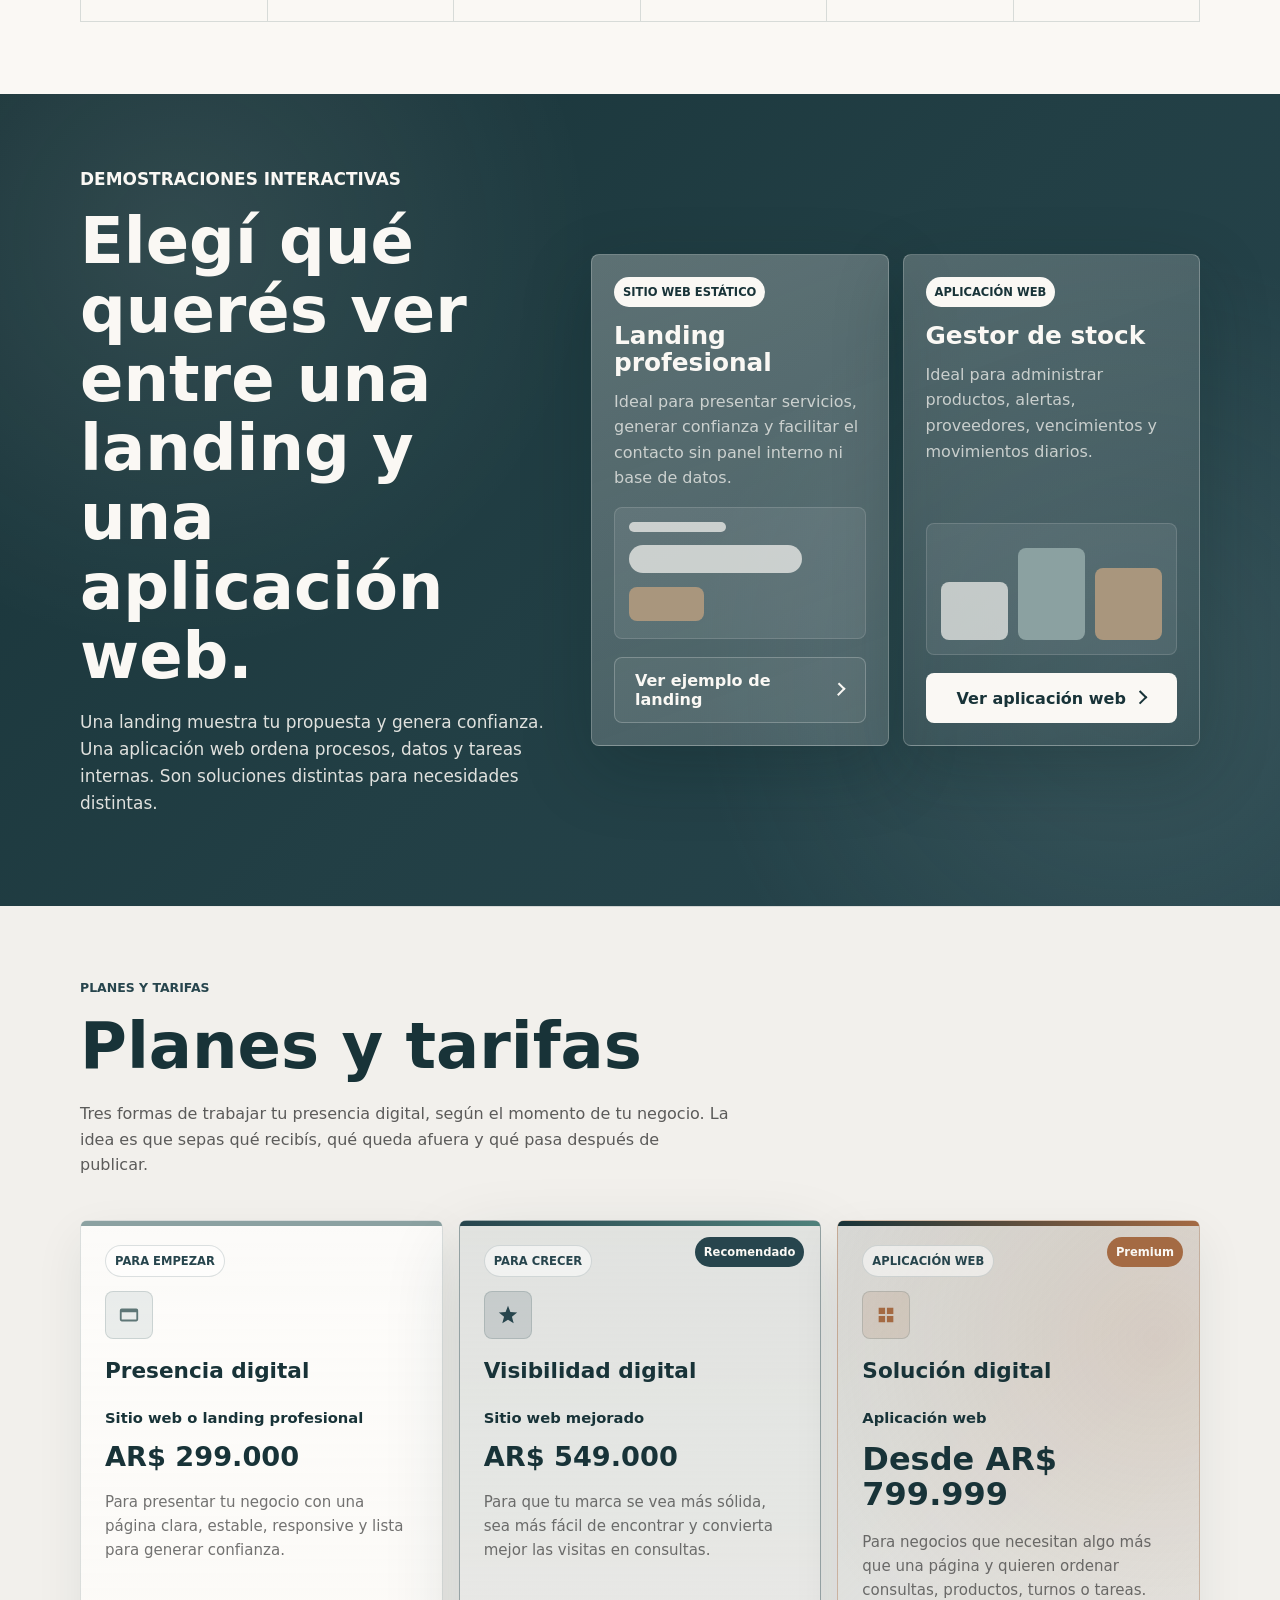
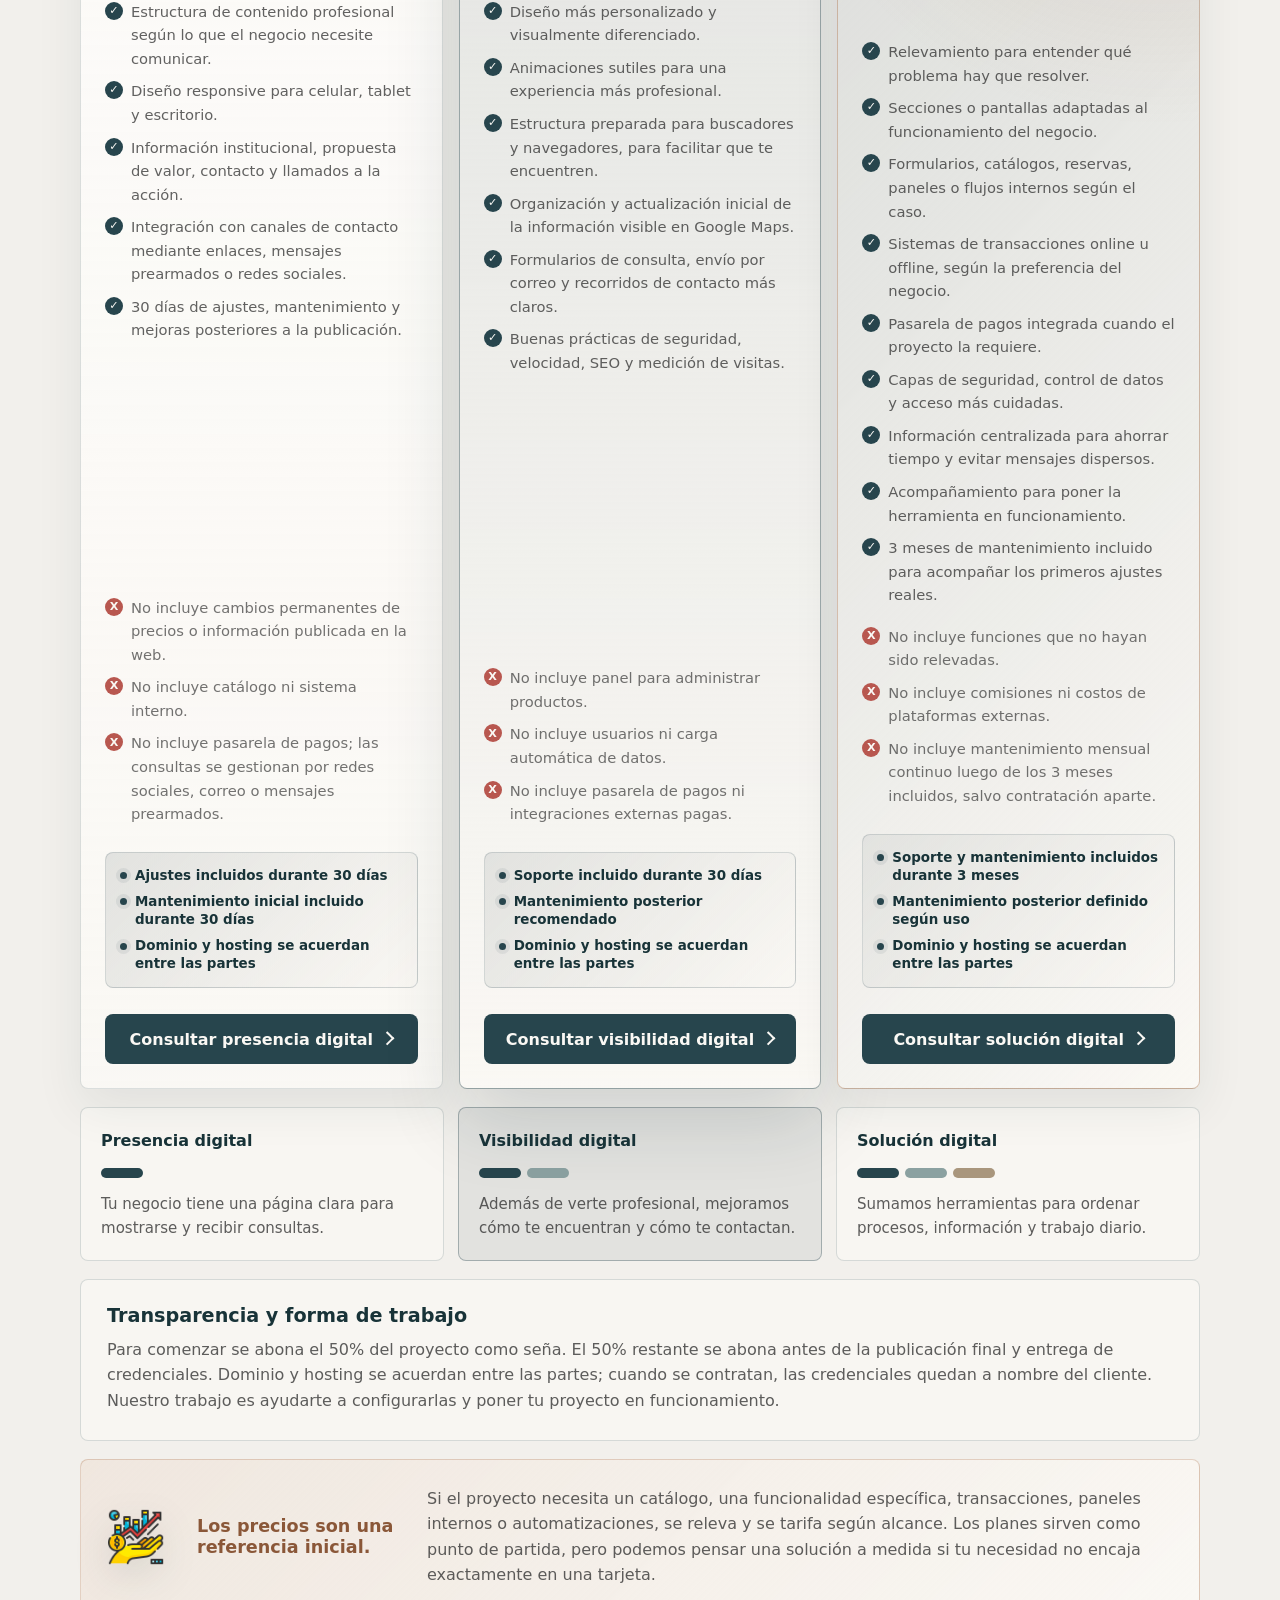
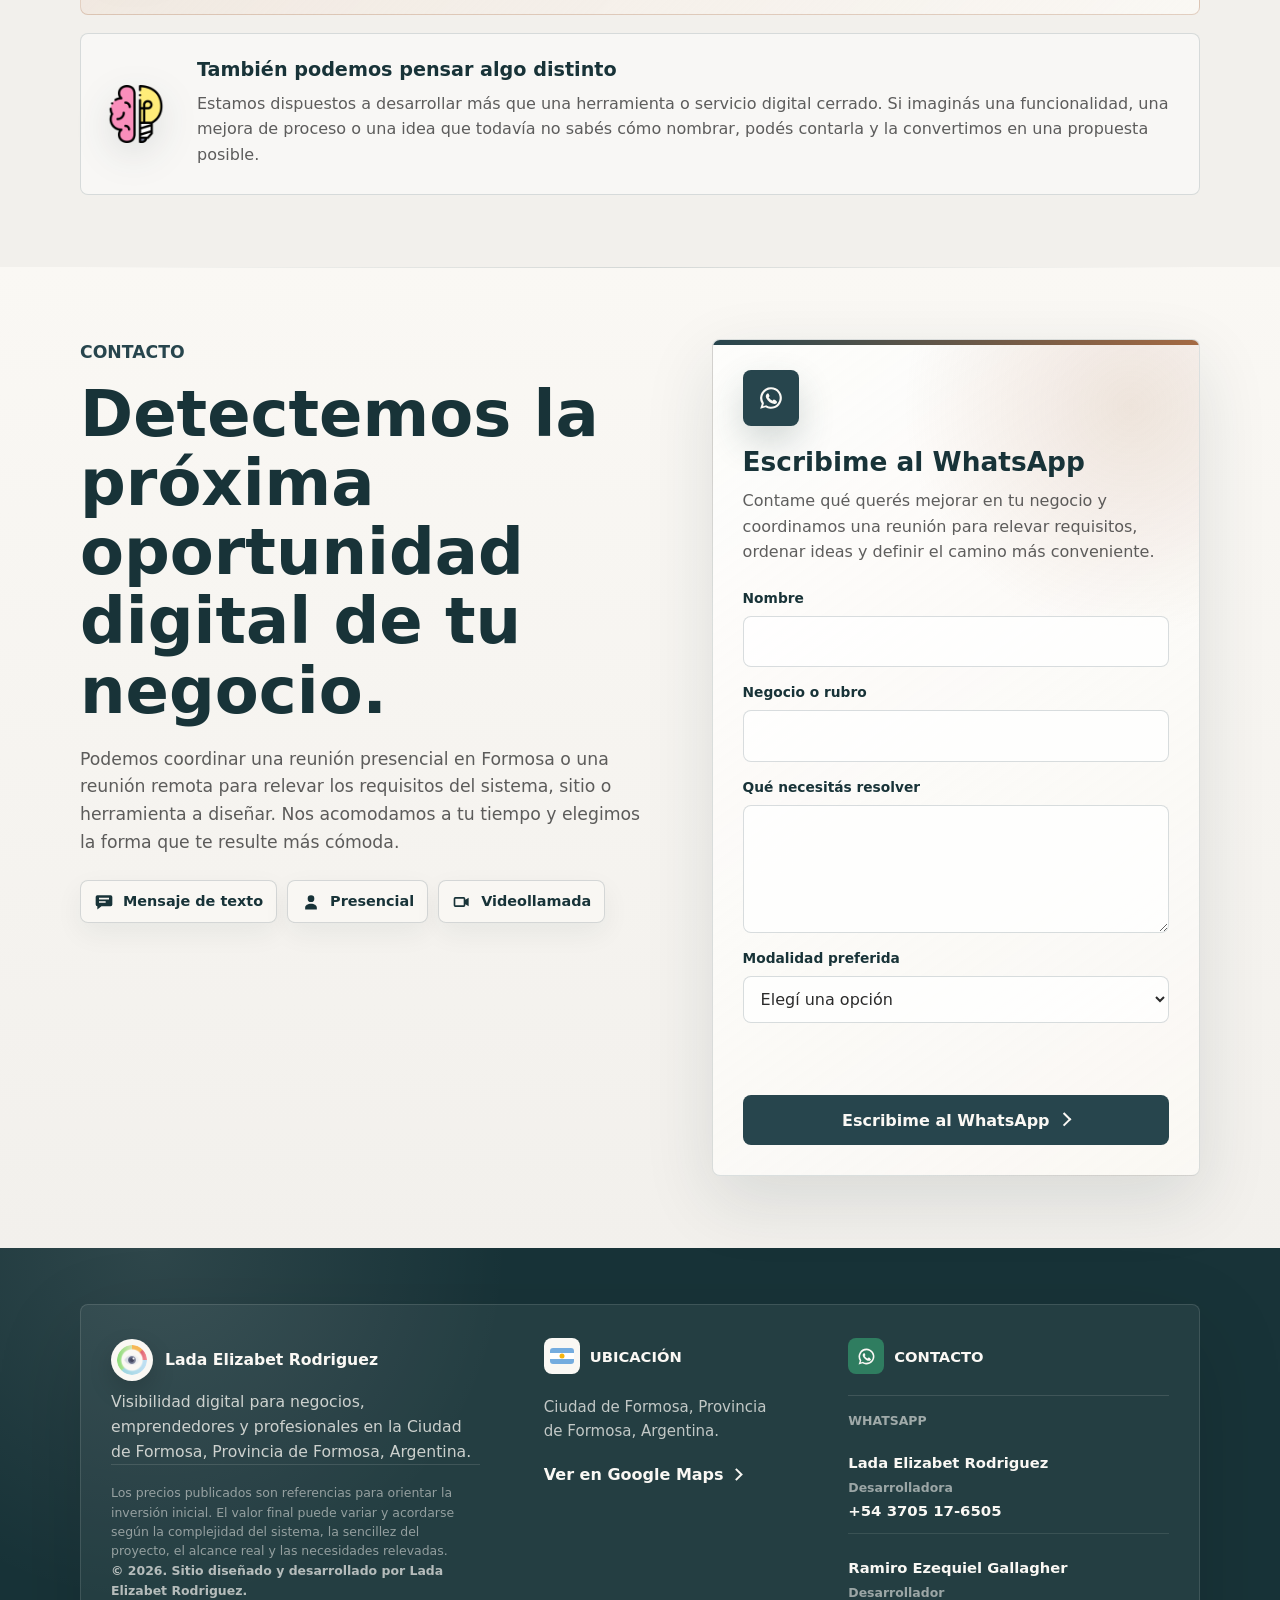
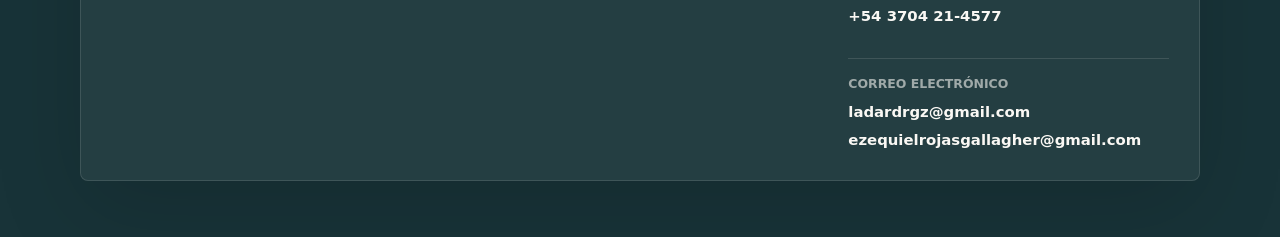
==== commit b85e6c70: "Remodelando el apartado visual" ====
--- a/index.html
+++ b/index.html
@@ -8,6 +8,7 @@
     <meta name="author" content="Lada Elizabet Rodriguez y Ramiro Ezequiel Gallagher">
     <meta name="robots" content="index, follow">
     <meta name="theme-color" content="#27454D">
+    <meta name="color-scheme" content="light dark">
     <meta property="og:locale" content="es_AR">
     <meta property="og:title" content="Lada Elizabet Rodriguez y Ramiro Gallagher | Desarrollo digital en Formosa">
     <meta property="og:description" content="Sitios web, landing pages y aplicaciones web para negocios, emprendedores y profesionales que necesitan visibilidad digital.">
@@ -28,14 +29,13 @@
         <img src="img/logo.png" alt="Logo de Lada Elizabet Rodriguez" class="brand__logo" decoding="async">
           <span class="brand__text">
             <span class="brand__name">Lada Elizabet Rodriguez</span>
-          <span class="brand__role">Equipo de desarrollo digital</span>
+          <span class="brand__role">
+            <span>Software Developer</span>
+            <span class="brand__role-divider" aria-hidden="true"></span>
+            <span>Soluciones digitales</span>
+          </span>
           </span>
       </a>
-
-      <button class="nav-toggle" type="button" aria-label="Abrir menú" aria-expanded="false" data-nav-toggle>
-        <span></span>
-        <span></span>
-      </button>
 
       <nav class="site-nav" aria-label="Navegación principal" data-nav>
         <a href="#problema">Diagnóstico</a>
@@ -46,6 +46,16 @@
         <a href="#demo">Ejemplos</a>
         <a href="#contacto">Contacto</a>
       </nav>
+
+      <button class="theme-toggle" type="button" aria-label="Cambiar a modo oscuro" aria-pressed="false" data-theme-toggle>
+        <span class="theme-toggle__icon theme-toggle__icon--sun" aria-hidden="true"></span>
+        <span class="theme-toggle__icon theme-toggle__icon--moon" aria-hidden="true"></span>
+      </button>
+
+      <button class="nav-toggle" type="button" aria-label="Abrir menú" aria-expanded="false" data-nav-toggle>
+        <span></span>
+        <span></span>
+      </button>
     </header>
 
     <main>
@@ -56,15 +66,19 @@
             <h1>Hacé visible lo que construiste.</h1>
             <p class="hero__lead">Ayudamos a emprendedores, profesionales y pequeños negocios a construir una presencia digital clara, confiable y fácil de encontrar.</p>
             <div class="hero__actions">
-              <a class="button button--primary" href="#contacto">Explorar oportunidades</a>
-              <a class="button button--ghost" href="#visibilidad">Ver el contraste</a>
-            </div>
-          </div>
-
-          <aside class="hero__portrait" aria-label="Presentación del equipo de desarrollo">
+              <a class="button button--primary" href="#visibilidad">¿Cómo se vería?</a>
+              <a class="button button--ghost" href="#contacto">Todavía tengo dudas</a>
+            </div>
+            <div class="hero__trust" aria-label="Condiciones de confianza">
+              <span>Diagnóstico inicial</span>
+              <span>Sin compromiso</span>
+              <span>Respuesta en 24 hs</span>
+            </div>
+          </div>
+
+          <aside class="hero__portrait" aria-label="Presentación de Lada Elizabet Rodriguez">
             <div class="hero__portrait-stack">
               <img class="hero__portrait-main" src="img/IMG_3997.PNG" alt="Retrato de Lada Elizabet Rodriguez" fetchpriority="high" decoding="async">
-              <img class="hero__portrait-secondary" src="img/Image_Ramiro_Sentado.jpeg" alt="Retrato de Ramiro Ezequiel Gallagher sentado" loading="eager" decoding="async">
             </div>
             <div class="portrait-note">
               <span>Primero observamos.</span>
@@ -75,32 +89,17 @@
       </section>
 
       <section class="section section--soft" id="problema">
-        <div class="container split">
-          <div>
-            <p class="eyebrow">El problema</p>
-            <h2>Cuando la información está dispersa, la confianza se decide antes de hablarte.</h2>
-          </div>
-          <div class="problem-grid">
-            <article class="mini-card">
-              <span>01</span>
-              <h3>Dependencia de redes sociales</h3>
-              <p>Una publicación puede mostrar movimiento, pero no siempre responde lo básico cuando alguien está listo para decidir.</p>
-            </article>
-            <article class="mini-card">
-              <span>02</span>
-              <h3>Baja visibilidad en Google</h3>
-              <p>Si el negocio no aparece claro en la búsqueda, otra opción más ordenada suele quedarse con la consulta.</p>
-            </article>
-            <article class="mini-card">
-              <span>03</span>
-              <h3>Falta de confianza digital</h3>
-              <p>Horarios, ubicación, fotos y formas de contacto desactualizadas generan dudas pequeñas que frenan decisiones grandes.</p>
-            </article>
-            <article class="mini-card">
-              <span>04</span>
-              <h3>Información dispersa</h3>
-              <p>Cuando cada dato vive en una plataforma distinta, la persona tiene que investigar demasiado para algo simple.</p>
-            </article>
+        <div class="container">
+          <div class="problem-visual-grid" aria-label="Problemas frecuentes de visibilidad digital">
+            <figure class="problem-visual-card">
+              <img src="img/01.png" alt="Problema 01 sobre dependencia de redes sociales" loading="lazy" decoding="async">
+            </figure>
+            <figure class="problem-visual-card">
+              <img src="img/02.png" alt="Problema 02 sobre baja visibilidad en Google" loading="lazy" decoding="async">
+            </figure>
+            <figure class="problem-visual-card problem-visual-card--wide">
+              <img src="img/03.png" alt="Problema 03 sobre falta de confianza digital e información dispersa" loading="lazy" decoding="async">
+            </figure>
           </div>
         </div>
       </section>
@@ -177,7 +176,7 @@
               </span>
               <span class="channel-card channel-card--web">
                 <svg viewBox="0 0 24 24" aria-hidden="true"><path d="M4 5h16a2 2 0 0 1 2 2v10a2 2 0 0 1-2 2H4a2 2 0 0 1-2-2V7a2 2 0 0 1 2-2Zm0 4v8h16V9H4Zm1-2h2v1H5V7Zm3 0h2v1H8V7Z"/></svg>
-                Web
+                Sitio web
               </span>
             </div>
 
@@ -190,7 +189,7 @@
                 <svg viewBox="0 0 24 24" aria-hidden="true">
                   <path d="M4 5h16a2 2 0 0 1 2 2v10a2 2 0 0 1-2 2H4a2 2 0 0 1-2-2V7a2 2 0 0 1 2-2Zm0 4v8h16V9H4Z"/>
                 </svg>
-                <strong>sitio web</strong>
+                <strong>Sitio web</strong>
                 <div class="site-lines" aria-hidden="true">
                   <span></span>
                   <span></span>
@@ -451,7 +450,7 @@
               </span>
               <button class="tech-link" type="button" data-github-open>
                 <svg viewBox="0 0 24 24" aria-hidden="true"><path d="M12 .5A12 12 0 0 0 8.2 23.9c.6.1.8-.2.8-.6v-2.1c-3.3.7-4-1.4-4-1.4-.5-1.3-1.3-1.7-1.3-1.7-1-.7.1-.7.1-.7 1.2.1 1.8 1.2 1.8 1.2 1 .1.8 2.1 2.1 2.6.1-.8.4-1.4.8-1.7-2.7-.3-5.5-1.3-5.5-5.9 0-1.3.5-2.4 1.2-3.2-.1-.3-.5-1.6.1-3.2 0 0 1-.3 3.3 1.2a11.4 11.4 0 0 1 6 0c2.3-1.5 3.3-1.2 3.3-1.2.6 1.6.2 2.9.1 3.2.8.8 1.2 1.9 1.2 3.2 0 4.6-2.8 5.6-5.5 5.9.5.4.9 1.2.9 2.4v3.5c0 .4.2.7.8.6A12 12 0 0 0 12 .5Z"/></svg>
-                GitHub
+                Ver proyectos en GitHub
               </button>
             </div>
           </div>
--- a/styles.css
+++ b/styles.css
@@ -1,4 +1,5 @@
 :root {
+  color-scheme: light;
   --teal: #27454D;
   --teal-dark: #183338;
   --paper: #F2F0EC;
@@ -12,6 +13,71 @@
   --container: 1120px;
 }
 
+@media (prefers-color-scheme: dark) {
+  :root:not([data-color-scheme]) {
+    color-scheme: dark;
+    --teal: #18D18F;
+    --teal-dark: #F2F7F6;
+    --paper: #0D1F22;
+    --cream: #071314;
+    --ink: #F2F7F6;
+    --muted: #B7C7C9;
+    --line: #244347;
+    --white: #102A2D;
+    --shadow: 0 24px 70px rgba(0, 0, 0, 0.38);
+    --dark-bg: #071314;
+    --dark-bg-soft: #0D1F22;
+    --dark-card: #102A2D;
+    --dark-card-elevated: #143236;
+    --dark-text: #F2F7F6;
+    --dark-text-secondary: #B7C7C9;
+    --dark-text-muted: #8FA3A6;
+    --dark-border: #244347;
+    --dark-primary: #18D18F;
+    --dark-primary-hover: #20E6A0;
+    --dark-primary-text: #06201A;
+    --dark-secondary-border: #3B5C61;
+  }
+}
+
+:root[data-color-scheme="light"] {
+  color-scheme: light;
+  --teal: #27454D;
+  --teal-dark: #183338;
+  --paper: #F2F0EC;
+  --cream: #FAF8F4;
+  --ink: #2B2B2B;
+  --muted: #6F7471;
+  --line: rgba(39, 69, 77, 0.16);
+  --white: #FFFFFF;
+  --shadow: 0 24px 70px rgba(24, 51, 56, 0.12);
+}
+
+:root[data-color-scheme="dark"] {
+  color-scheme: dark;
+  --teal: #18D18F;
+  --teal-dark: #F2F7F6;
+  --paper: #0D1F22;
+  --cream: #071314;
+  --ink: #F2F7F6;
+  --muted: #B7C7C9;
+  --line: #244347;
+  --white: #102A2D;
+  --shadow: 0 24px 70px rgba(0, 0, 0, 0.38);
+  --dark-bg: #071314;
+  --dark-bg-soft: #0D1F22;
+  --dark-card: #102A2D;
+  --dark-card-elevated: #143236;
+  --dark-text: #F2F7F6;
+  --dark-text-secondary: #B7C7C9;
+  --dark-text-muted: #8FA3A6;
+  --dark-border: #244347;
+  --dark-primary: #18D18F;
+  --dark-primary-hover: #20E6A0;
+  --dark-primary-text: #06201A;
+  --dark-secondary-border: #3B5C61;
+}
+
 * {
   box-sizing: border-box;
 }
@@ -45,6 +111,55 @@
   pointer-events: none;
   transform: scale(0.985);
   transition: opacity 360ms ease, transform 360ms ease;
+}
+
+@media (prefers-color-scheme: dark) {
+  :root:not([data-color-scheme]) .site-header,
+  :root:not([data-color-scheme]) .site-nav,
+  :root:not([data-color-scheme]) .nav-toggle,
+  :root:not([data-color-scheme]) .problem-visual-card,
+  :root:not([data-color-scheme]) .mini-card,
+  :root:not([data-color-scheme]) .feature-list article,
+  :root:not([data-color-scheme]) .pricing-card,
+  :root:not([data-color-scheme]) .pricing-terms,
+  :root:not([data-color-scheme]) .pricing-note,
+  :root:not([data-color-scheme]) .pricing-open,
+  :root:not([data-color-scheme]) .contact-action-card,
+  :root:not([data-color-scheme]) .premium-preview,
+  :root:not([data-color-scheme]) .visibility-board,
+  :root:not([data-color-scheme]) .visibility-switch,
+  :root:not([data-color-scheme]) .demo-choice-card {
+    background-color: rgba(24, 51, 56, 0.84);
+  }
+
+  :root:not([data-color-scheme]) .button--ghost,
+  :root:not([data-color-scheme]) .hero__actions .button--ghost {
+    background: rgba(250, 248, 244, 0.06);
+  }
+}
+
+:root[data-color-scheme="dark"] .site-header,
+:root[data-color-scheme="dark"] .site-nav,
+:root[data-color-scheme="dark"] .nav-toggle,
+:root[data-color-scheme="dark"] .problem-visual-card,
+:root[data-color-scheme="dark"] .mini-card,
+:root[data-color-scheme="dark"] .feature-list article,
+:root[data-color-scheme="dark"] .pricing-card,
+:root[data-color-scheme="dark"] .plan-meta,
+:root[data-color-scheme="dark"] .pricing-terms,
+:root[data-color-scheme="dark"] .pricing-note,
+:root[data-color-scheme="dark"] .pricing-open,
+:root[data-color-scheme="dark"] .contact-action-card,
+:root[data-color-scheme="dark"] .premium-preview,
+:root[data-color-scheme="dark"] .visibility-board,
+:root[data-color-scheme="dark"] .visibility-switch,
+:root[data-color-scheme="dark"] .demo-choice-card {
+  background-color: rgba(24, 51, 56, 0.84);
+}
+
+:root[data-color-scheme="dark"] .button--ghost,
+:root[data-color-scheme="dark"] .hero__actions .button--ghost {
+  background: rgba(250, 248, 244, 0.06);
 }
 
 img {
@@ -116,6 +231,14 @@
   align-items: center;
   gap: 12px;
   min-width: 0;
+  padding: 4px 6px 4px 0;
+  border-radius: 999px;
+  transition: transform 180ms ease, color 180ms ease;
+}
+
+.brand:hover,
+.brand:focus-visible {
+  transform: translateY(-1px);
 }
 
 .brand__logo {
@@ -127,23 +250,36 @@
 
 .brand__name {
   color: var(--teal-dark);
-  font-size: 0.95rem;
-  font-weight: 700;
+  font-size: 0.98rem;
+  font-weight: 800;
+  line-height: 1.05;
   white-space: nowrap;
 }
 
 .brand__text {
   display: grid;
-  gap: 1px;
+  gap: 4px;
   min-width: 0;
 }
 
 .brand__role {
-  color: rgba(43, 43, 43, 0.58);
-  font-size: 0.7rem;
-  font-weight: 800;
+  display: inline-flex;
+  align-items: center;
+  gap: 7px;
+  width: fit-content;
+  color: rgba(24, 51, 56, 0.72);
+  font-size: 0.68rem;
+  font-weight: 750;
   line-height: 1.1;
   white-space: nowrap;
+}
+
+.brand__role-divider {
+  width: 4px;
+  height: 4px;
+  border-radius: 50%;
+  background: var(--teal);
+  box-shadow: 0 0 0 4px rgba(39, 69, 77, 0.08);
 }
 
 .site-nav {
@@ -189,6 +325,85 @@
   background: rgba(39, 69, 77, 0.08);
 }
 
+.theme-toggle {
+  position: relative;
+  display: inline-grid;
+  grid-template-columns: 1fr 1fr;
+  align-items: center;
+  flex: 0 0 auto;
+  width: 58px;
+  height: 34px;
+  padding: 3px;
+  border: 1px solid var(--line);
+  border-radius: 999px;
+  color: var(--teal-dark);
+  background: rgba(255, 255, 255, 0.58);
+  cursor: pointer;
+  transition: background 180ms ease, border-color 180ms ease, box-shadow 180ms ease;
+}
+
+.theme-toggle::before {
+  position: absolute;
+  top: 3px;
+  left: 3px;
+  width: 26px;
+  height: 26px;
+  content: "";
+  border-radius: 50%;
+  background: var(--teal);
+  box-shadow: 0 8px 18px rgba(24, 51, 56, 0.18);
+  transition: transform 180ms ease, background 180ms ease;
+}
+
+.theme-toggle__icon {
+  position: relative;
+  z-index: 1;
+  display: grid;
+  place-items: center;
+  width: 26px;
+  height: 26px;
+}
+
+.theme-toggle__icon--sun::before {
+  width: 11px;
+  height: 11px;
+  content: "";
+  border-radius: 50%;
+  background: var(--cream);
+  box-shadow:
+    0 -7px 0 -5px currentColor,
+    0 7px 0 -5px currentColor,
+    7px 0 0 -5px currentColor,
+    -7px 0 0 -5px currentColor;
+}
+
+.theme-toggle__icon--moon::before {
+  width: 13px;
+  height: 13px;
+  content: "";
+  border-radius: 50%;
+  box-shadow: -4px 0 0 0 currentColor;
+}
+
+:root[data-color-scheme="dark"] .theme-toggle {
+  color: #E6F0EF;
+  border-color: var(--dark-secondary-border);
+  background: rgba(16, 42, 45, 0.92);
+}
+
+:root[data-color-scheme="dark"] .theme-toggle::before {
+  background: var(--dark-primary);
+  transform: translateX(24px);
+}
+
+:root[data-color-scheme="dark"] .theme-toggle__icon--sun::before {
+  background: transparent;
+}
+
+:root[data-color-scheme="dark"] .theme-toggle__icon--moon::before {
+  color: var(--dark-primary-text);
+}
+
 .nav-toggle {
   display: none;
   width: 44px;
@@ -218,7 +433,7 @@
 
 .section {
   position: relative;
-  padding: 104px 0;
+  padding: 72px 0;
 }
 
 .section + .section::before {
@@ -303,55 +518,105 @@
   min-height: auto;
   display: grid;
   align-items: center;
-  padding-top: 112px;
-  padding-bottom: 64px;
+  padding-top: 96px;
+  padding-bottom: 48px;
 }
 
 .hero__grid {
   display: grid;
   grid-template-columns: minmax(0, 55fr) minmax(340px, 45fr);
   gap: 80px;
-  align-items: start;
+  align-items: center;
 }
 
 .hero__content {
   position: relative;
-  display: flex;
-  flex-direction: column;
-  justify-content: flex-start;
-  max-width: 560px;
-  min-height: clamp(580px, 49vw, 650px);
-  padding-top: 0;
-  padding-bottom: 0;
+  max-width: 540px;
 }
 
 .hero__content .eyebrow {
-  position: absolute;
-  top: -34px;
-  left: 0;
-  margin-bottom: 0;
+  position: static;
+  margin-bottom: 16px;
 }
 
 .hero__content h1 {
-  max-width: 560px;
-  margin-bottom: 20px;
-  font-size: clamp(3rem, 6vw, 5rem);
-  line-height: 1;
+  max-width: 540px;
+  margin-bottom: 18px;
+  font-size: clamp(2.75rem, 5.2vw, 4.45rem);
+  line-height: 1.02;
 }
 
 .hero__lead {
-  max-width: 540px;
+  max-width: 520px;
   margin-bottom: 0;
   color: rgba(43, 43, 43, 0.78);
-  font-size: 1.08rem;
-  line-height: 1.75;
+  font-size: 1.02rem;
+  line-height: 1.68;
 }
 
 .hero__actions {
   display: flex;
   flex-wrap: wrap;
-  gap: 14px;
-  margin-top: auto;
+  align-items: center;
+  gap: 12px;
+  margin-top: 24px;
+}
+
+.hero__actions .button {
+  min-width: 174px;
+}
+
+.hero__actions .button--primary {
+  color: var(--cream);
+  background: linear-gradient(135deg, var(--teal), var(--teal-dark));
+  box-shadow: 0 18px 42px rgba(39, 69, 77, 0.2);
+}
+
+.hero__actions .button--ghost {
+  color: rgba(24, 51, 56, 0.9);
+  border-color: rgba(39, 69, 77, 0.18);
+  background: rgba(255, 255, 255, 0.58);
+}
+
+.hero__actions .button--primary:hover,
+.hero__actions .button--primary:focus-visible {
+  background: linear-gradient(135deg, var(--teal-dark), var(--teal));
+  box-shadow: 0 22px 52px rgba(39, 69, 77, 0.24);
+}
+
+.hero__actions .button--ghost:hover,
+.hero__actions .button--ghost:focus-visible {
+  border-color: rgba(39, 69, 77, 0.34);
+  background: rgba(255, 255, 255, 0.82);
+}
+
+.hero__trust {
+  display: flex;
+  flex-wrap: wrap;
+  gap: 10px 16px;
+  margin-top: 16px;
+  color: rgba(43, 43, 43, 0.62);
+  font-size: 0.86rem;
+  font-weight: 800;
+}
+
+.hero__trust span {
+  display: inline-flex;
+  align-items: center;
+  gap: 6px;
+}
+
+.hero__trust span::before {
+  display: grid;
+  place-items: center;
+  width: 18px;
+  height: 18px;
+  content: "✓";
+  border-radius: 50%;
+  color: var(--cream);
+  background: var(--teal);
+  font-size: 0.72rem;
+  font-weight: 900;
 }
 
 .button {
@@ -429,8 +694,13 @@
 
 .hero__portrait-stack {
   position: relative;
-  min-height: clamp(430px, 40vw, 560px);
+  display: grid;
+  justify-items: end;
   isolation: isolate;
+}
+
+.hero__portrait-stack::before {
+  display: none;
 }
 
 .hero__portrait img {
@@ -440,21 +710,12 @@
 }
 
 .hero__portrait-main {
-  width: min(58%, 300px);
+  width: min(100%, 420px);
   aspect-ratio: 4 / 5;
+  height: auto;
+  max-height: 520px;
+  object-position: center;
   box-shadow: 0 28px 80px rgba(24, 51, 56, 0.18);
-}
-
-.hero__portrait-secondary {
-  position: absolute;
-  right: 0;
-  bottom: 0;
-  z-index: 2;
-  width: min(58%, 300px);
-  aspect-ratio: 4 / 5;
-  object-position: center;
-  border: 8px solid var(--paper);
-  box-shadow: 0 30px 86px rgba(24, 51, 56, 0.2);
 }
 
 .portrait-note {
@@ -494,6 +755,42 @@
   gap: 16px;
 }
 
+.problem-visual-grid {
+  display: grid;
+  gap: 18px;
+}
+
+.problem-visual-card {
+  position: relative;
+  overflow: hidden;
+  width: 100%;
+  margin: 0;
+  border: 1px solid rgba(39, 69, 77, 0.12);
+  border-radius: var(--radius);
+  background:
+    linear-gradient(180deg, rgba(255, 255, 255, 0.68), rgba(250, 248, 244, 0.88)),
+    var(--cream);
+  box-shadow: 0 22px 58px rgba(24, 51, 56, 0.08);
+}
+
+.problem-visual-card--wide {
+  min-height: 0;
+}
+
+.problem-visual-card img {
+  display: block;
+  width: 100%;
+  height: auto;
+  object-fit: contain;
+  transition: transform 260ms ease, filter 260ms ease;
+}
+
+.problem-visual-card:hover img,
+.problem-visual-card:focus-within img {
+  filter: saturate(1.04) contrast(1.02);
+  transform: scale(1.018);
+}
+
 .mini-card {
   min-height: 230px;
   padding: 26px;
@@ -685,6 +982,8 @@
 
 .visibility-lab {
   overflow: hidden;
+  padding-top: 56px;
+  padding-bottom: 64px;
   background:
     linear-gradient(180deg, var(--cream) 0%, rgba(242, 240, 236, 0.55) 100%);
 }
@@ -693,7 +992,7 @@
   display: grid;
   grid-template-columns: repeat(2, minmax(0, 1fr));
   width: min(100%, 760px);
-  margin: 0 auto 34px;
+  margin: 0 auto 24px;
   padding: 6px;
   border: 1px solid var(--line);
   border-radius: var(--radius);
@@ -724,8 +1023,8 @@
   grid-template-columns: 1fr 0.88fr;
   grid-template-rows: auto auto;
   gap: 18px;
-  min-height: 620px;
-  padding: 28px;
+  min-height: 560px;
+  padding: 24px;
   border: 1px solid var(--line);
   border-radius: var(--radius);
   background: rgba(250, 248, 244, 0.8);
@@ -1348,17 +1647,30 @@
 }
 
 .feature-note {
+  position: relative;
   margin-top: 28px;
-  padding: 28px;
-  border: 1px solid rgba(39, 69, 77, 0.22);
-  border-radius: var(--radius);
-  background: var(--teal-dark);
+  padding: 28px 30px 28px 34px;
+  overflow: hidden;
+  border: 1px solid rgba(39, 69, 77, 0.18);
+  border-radius: var(--radius);
+  background:
+    linear-gradient(135deg, rgba(39, 69, 77, 0.1), rgba(250, 248, 244, 0.92)),
+    var(--paper);
+  box-shadow: 0 20px 52px rgba(24, 51, 56, 0.1);
+}
+
+.feature-note::before {
+  position: absolute;
+  inset: 0 auto 0 0;
+  width: 6px;
+  content: "";
+  background: linear-gradient(180deg, var(--teal), var(--teal-dark));
 }
 
 .feature-note p {
   max-width: 840px;
   margin: 0;
-  color: var(--cream);
+  color: var(--teal-dark);
   font-size: 1.32rem;
   font-weight: 800;
   line-height: 1.35;
@@ -1938,19 +2250,37 @@
 }
 
 .team-members article {
-  padding: 18px;
-  border: 1px solid var(--line);
-  border-radius: var(--radius);
-  background: rgba(255, 255, 255, 0.5);
+  position: relative;
+  padding: 20px;
+  border: 1px solid rgba(39, 69, 77, 0.18);
+  border-radius: var(--radius);
+  background:
+    linear-gradient(180deg, rgba(255, 255, 255, 0.68), rgba(242, 240, 236, 0.72)),
+    var(--cream);
+  box-shadow: 0 16px 42px rgba(24, 51, 56, 0.08);
+}
+
+.team-members article::before {
+  display: block;
+  width: 36px;
+  height: 3px;
+  margin-bottom: 14px;
+  content: "";
+  border-radius: 999px;
+  background: var(--teal);
 }
 
 .team-members h3 {
+  margin-bottom: 8px;
+  color: var(--teal-dark);
   font-size: 1.05rem;
 }
 
 .team-members p {
   margin-bottom: 0;
+  color: rgba(43, 43, 43, 0.76);
   font-size: 0.94rem;
+  line-height: 1.58;
 }
 
 .tech-stack,
@@ -1969,10 +2299,11 @@
   gap: 9px;
   min-height: 42px;
   padding: 9px 13px;
-  border: 1px solid var(--line);
+  border: 1px solid rgba(39, 69, 77, 0.18);
   border-radius: var(--radius);
   color: var(--teal-dark);
-  background: rgba(255, 255, 255, 0.48);
+  background: rgba(250, 248, 244, 0.8);
+  box-shadow: 0 10px 28px rgba(24, 51, 56, 0.06);
   font-size: 0.9rem;
   font-weight: 800;
 }
@@ -1981,9 +2312,9 @@
   cursor: pointer;
   position: relative;
   color: var(--cream);
-  background: var(--teal-dark);
-  border-color: rgba(24, 51, 56, 0.3);
-  box-shadow: 0 14px 32px rgba(24, 51, 56, 0.18);
+  background: linear-gradient(135deg, var(--teal-dark), var(--teal));
+  border-color: rgba(24, 51, 56, 0.34);
+  box-shadow: 0 16px 36px rgba(24, 51, 56, 0.2);
   animation: githubNudge 2.8s ease-in-out infinite;
 }
 
@@ -2241,7 +2572,7 @@
 }
 
 .plan-list--excluded li {
-  color: rgba(43, 43, 43, 0.44);
+  color: rgba(43, 43, 43, 0.66);
 }
 
 .plan-list--excluded li::before {
@@ -2260,16 +2591,33 @@
   display: grid;
   gap: 8px;
   margin: 8px 0 18px;
-  padding: 12px;
-  border: 1px solid rgba(39, 69, 77, 0.12);
-  border-radius: var(--radius);
-  background: rgba(255, 255, 255, 0.5);
+  padding: 14px;
+  border: 1px solid rgba(39, 69, 77, 0.18);
+  border-radius: var(--radius);
+  background:
+    linear-gradient(135deg, rgba(39, 69, 77, 0.08), rgba(250, 248, 244, 0.88)),
+    var(--paper);
 }
 
 .plan-meta span {
-  color: rgba(43, 43, 43, 0.7);
+  display: flex;
+  align-items: flex-start;
+  gap: 8px;
+  color: var(--teal-dark);
   font-size: 0.84rem;
   font-weight: 800;
+  line-height: 1.35;
+}
+
+.plan-meta span::before {
+  flex: 0 0 auto;
+  width: 7px;
+  height: 7px;
+  margin-top: 0.42em;
+  content: "";
+  border-radius: 50%;
+  background: var(--teal);
+  box-shadow: 0 0 0 4px rgba(39, 69, 77, 0.08);
 }
 
 .pricing-section .pricing-button:hover,
@@ -2420,7 +2768,10 @@
 
 .demo-cta-section {
   color: var(--cream);
-  background: var(--teal);
+  background:
+    radial-gradient(circle at 14% 18%, rgba(250, 248, 244, 0.1), transparent 32%),
+    radial-gradient(circle at 88% 72%, rgba(139, 161, 161, 0.18), transparent 34%),
+    linear-gradient(135deg, #183338 0%, #223F45 52%, #27454D 100%);
 }
 
 .demo-cta {
@@ -2436,7 +2787,7 @@
 
 .demo-cta__copy p {
   max-width: 620px;
-  color: rgba(250, 248, 244, 0.78);
+  color: rgba(250, 248, 244, 0.88);
   font-size: 1.06rem;
 }
 
@@ -2465,21 +2816,21 @@
   flex-direction: column;
   min-height: 410px;
   padding: 22px;
-  border: 1px solid rgba(250, 248, 244, 0.18);
-  border-radius: var(--radius);
-  background: rgba(250, 248, 244, 0.08);
-  box-shadow: 0 24px 70px rgba(24, 51, 56, 0.18);
+  border: 1px solid rgba(250, 248, 244, 0.24);
+  border-radius: var(--radius);
+  background: rgba(250, 248, 244, 0.09);
+  box-shadow: 0 24px 70px rgba(9, 28, 31, 0.24);
 }
 
 .demo-choice-card--landing {
   background:
-    linear-gradient(160deg, rgba(250, 248, 244, 0.16), rgba(169, 150, 125, 0.16)),
+    linear-gradient(160deg, rgba(250, 248, 244, 0.22), rgba(242, 240, 236, 0.1)),
     rgba(250, 248, 244, 0.08);
 }
 
 .demo-choice-card--app {
   background:
-    linear-gradient(160deg, rgba(139, 161, 161, 0.18), rgba(39, 69, 77, 0.2)),
+    linear-gradient(160deg, rgba(250, 248, 244, 0.16), rgba(24, 51, 56, 0.22)),
     rgba(250, 248, 244, 0.08);
 }
 
@@ -4018,13 +4369,40 @@
   }
 
   .site-header {
+    gap: 10px;
     padding: 14px 16px;
   }
 
   .brand__name {
-    max-width: 190px;
+    max-width: 150px;
     overflow: hidden;
     text-overflow: ellipsis;
+  }
+
+  .brand__role {
+    max-width: 150px;
+    overflow: hidden;
+    font-size: 0.62rem;
+  }
+
+  .brand__role-divider,
+  .brand__role span:last-child {
+    display: none;
+  }
+
+  .theme-toggle {
+    width: 54px;
+    height: 32px;
+  }
+
+  .theme-toggle::before,
+  .theme-toggle__icon {
+    width: 24px;
+    height: 24px;
+  }
+
+  :root[data-color-scheme="dark"] .theme-toggle::before {
+    transform: translateX(22px);
   }
 
   .nav-toggle {
@@ -4067,7 +4445,7 @@
   }
 
   .section {
-    padding: 74px 0;
+    padding: 56px 0;
   }
 
   .solution-intro {
@@ -4165,7 +4543,7 @@
 
   .visibility-board {
     grid-template-columns: 1fr;
-    min-height: 920px;
+    min-height: 820px;
     padding: 20px;
   }
 
@@ -4192,14 +4570,6 @@
     max-width: none;
   }
 
-  .hero__portrait-stack {
-    min-height: 500px;
-  }
-
-  .hero__portrait-secondary {
-    width: min(58%, 300px);
-  }
-
   .contact__copy {
     position: static;
   }
@@ -4212,6 +4582,7 @@
 
 @media (max-width: 640px) {
   .problem-grid,
+  .problem-visual-grid,
   .feature-list,
   .pricing-grid,
   .process,
@@ -4245,6 +4616,10 @@
     padding: 34px 0;
   }
 
+  .section {
+    padding: 48px 0;
+  }
+
   .footer-shell {
     padding: 22px;
   }
@@ -4356,7 +4731,7 @@
   }
 
   .visibility-board {
-    min-height: 980px;
+    min-height: 880px;
     padding: 16px;
   }
 
@@ -4409,19 +4784,8 @@
   }
 
   .hero__portrait-main,
-  .hero__portrait-secondary,
   .about__image img {
     max-height: 540px;
-  }
-
-  .hero__portrait-stack {
-    min-height: 390px;
-  }
-
-  .hero__portrait-secondary {
-    bottom: 18px;
-    width: min(58%, 210px);
-    border-width: 6px;
   }
 
   .about__visual {
@@ -4550,6 +4914,369 @@
   .chart-bars {
     height: 140px;
   }
+}
+
+:root[data-color-scheme="dark"] body {
+  color: var(--dark-text);
+  background: var(--dark-bg);
+}
+
+:root[data-color-scheme="dark"] p,
+:root[data-color-scheme="dark"] .hero__lead,
+:root[data-color-scheme="dark"] .section-heading p,
+:root[data-color-scheme="dark"] .feature-list p,
+:root[data-color-scheme="dark"] .plan-fit,
+:root[data-color-scheme="dark"] .pricing-terms p,
+:root[data-color-scheme="dark"] .pricing-help p,
+:root[data-color-scheme="dark"] .pricing-note p,
+:root[data-color-scheme="dark"] .pricing-open p,
+:root[data-color-scheme="dark"] .contact__copy p,
+:root[data-color-scheme="dark"] .contact-action-card p,
+:root[data-color-scheme="dark"] .store-card__body p,
+:root[data-color-scheme="dark"] .demo-panel p {
+  color: var(--dark-text-secondary);
+}
+
+:root[data-color-scheme="dark"] h1,
+:root[data-color-scheme="dark"] h2,
+:root[data-color-scheme="dark"] h3,
+:root[data-color-scheme="dark"] .brand__name,
+:root[data-color-scheme="dark"] .pricing-card h3,
+:root[data-color-scheme="dark"] .price,
+:root[data-color-scheme="dark"] .plan-subtitle strong,
+:root[data-color-scheme="dark"] .footer-section-heading h2 {
+  color: var(--dark-text);
+}
+
+:root[data-color-scheme="dark"] .eyebrow,
+:root[data-color-scheme="dark"] .text-link,
+:root[data-color-scheme="dark"] .pricing-tier,
+:root[data-color-scheme="dark"] .pricing-icon,
+:root[data-color-scheme="dark"] .feature-icon,
+:root[data-color-scheme="dark"] .hero__trust span::before {
+  color: var(--dark-primary);
+}
+
+:root[data-color-scheme="dark"] .site-header {
+  border-color: rgba(36, 67, 71, 0.72);
+  background: rgba(7, 19, 20, 0.86);
+  box-shadow: 0 14px 38px rgba(0, 0, 0, 0.28);
+}
+
+:root[data-color-scheme="dark"] .site-nav,
+:root[data-color-scheme="dark"] .nav-toggle {
+  background: var(--dark-card);
+  border-color: var(--dark-border);
+}
+
+:root[data-color-scheme="dark"] .site-nav a,
+:root[data-color-scheme="dark"] .brand__role,
+:root[data-color-scheme="dark"] .footer-contact-role,
+:root[data-color-scheme="dark"] .pricing-tier,
+:root[data-color-scheme="dark"] .pricing-compare p,
+:root[data-color-scheme="dark"] .plan-meta span,
+:root[data-color-scheme="dark"] .footer-legal {
+  color: var(--dark-text-muted);
+}
+
+:root[data-color-scheme="dark"] .site-nav a:hover,
+:root[data-color-scheme="dark"] .site-nav a:focus-visible,
+:root[data-color-scheme="dark"] .site-nav a.is-active {
+  color: var(--dark-text);
+  background: rgba(24, 209, 143, 0.1);
+}
+
+:root[data-color-scheme="dark"] .site-nav a::after,
+:root[data-color-scheme="dark"] .hero__trust span::before,
+:root[data-color-scheme="dark"] .button--primary,
+:root[data-color-scheme="dark"] .pricing-button,
+:root[data-color-scheme="dark"] .contact-action-card__icon {
+  background: var(--dark-primary);
+}
+
+:root[data-color-scheme="dark"] .button--primary,
+:root[data-color-scheme="dark"] .hero__actions .button--primary,
+:root[data-color-scheme="dark"] .pricing-button,
+:root[data-color-scheme="dark"] .contact-action-card__icon {
+  color: var(--dark-primary-text);
+  border-color: transparent;
+  box-shadow: 0 18px 42px rgba(24, 209, 143, 0.18);
+}
+
+:root[data-color-scheme="dark"] .button--primary:hover,
+:root[data-color-scheme="dark"] .button--primary:focus-visible,
+:root[data-color-scheme="dark"] .hero__actions .button--primary:hover,
+:root[data-color-scheme="dark"] .hero__actions .button--primary:focus-visible,
+:root[data-color-scheme="dark"] .pricing-section .pricing-button:hover,
+:root[data-color-scheme="dark"] .pricing-section .pricing-button:focus-visible {
+  color: var(--dark-primary-text);
+  background: var(--dark-primary-hover);
+  border-color: transparent;
+  box-shadow: 0 22px 52px rgba(32, 230, 160, 0.22);
+}
+
+:root[data-color-scheme="dark"] .button--ghost,
+:root[data-color-scheme="dark"] .hero__actions .button--ghost,
+:root[data-color-scheme="dark"] .demo-choice-button {
+  color: #E6F0EF;
+  border-color: var(--dark-secondary-border);
+  background: transparent;
+}
+
+:root[data-color-scheme="dark"] .button--ghost:hover,
+:root[data-color-scheme="dark"] .button--ghost:focus-visible,
+:root[data-color-scheme="dark"] .hero__actions .button--ghost:hover,
+:root[data-color-scheme="dark"] .hero__actions .button--ghost:focus-visible {
+  color: var(--dark-text);
+  border-color: var(--dark-primary);
+  background: rgba(24, 209, 143, 0.08);
+}
+
+:root[data-color-scheme="dark"] .section--soft,
+:root[data-color-scheme="dark"] .pricing-section,
+:root[data-color-scheme="dark"] .contact-section {
+  background: var(--dark-bg-soft);
+}
+
+:root[data-color-scheme="dark"] .section + .section::before {
+  background: linear-gradient(90deg, transparent, rgba(143, 163, 166, 0.38), transparent);
+}
+
+:root[data-color-scheme="dark"] .problem-visual-card,
+:root[data-color-scheme="dark"] .mini-card,
+:root[data-color-scheme="dark"] .feature-list article,
+:root[data-color-scheme="dark"] .feature-note,
+:root[data-color-scheme="dark"] .solution-card,
+:root[data-color-scheme="dark"] .team-portrait-card,
+:root[data-color-scheme="dark"] .team-members article,
+:root[data-color-scheme="dark"] .portrait-note,
+:root[data-color-scheme="dark"] .tech-stack span,
+:root[data-color-scheme="dark"] .tech-link,
+:root[data-color-scheme="dark"] .contact-cues span,
+:root[data-color-scheme="dark"] .pricing-card,
+:root[data-color-scheme="dark"] .pricing-terms,
+:root[data-color-scheme="dark"] .pricing-note,
+:root[data-color-scheme="dark"] .pricing-open,
+:root[data-color-scheme="dark"] .pricing-compare article,
+:root[data-color-scheme="dark"] .contact-action-card,
+:root[data-color-scheme="dark"] .premium-preview,
+:root[data-color-scheme="dark"] .visibility-board,
+:root[data-color-scheme="dark"] .visibility-switch,
+:root[data-color-scheme="dark"] .channel-card,
+:root[data-color-scheme="dark"] .search-simulation,
+:root[data-color-scheme="dark"] .map-simulation,
+:root[data-color-scheme="dark"] .central-site,
+:root[data-color-scheme="dark"] .demo-choice-card,
+:root[data-color-scheme="dark"] .demo-panel,
+:root[data-color-scheme="dark"] .demo-kpis article,
+:root[data-color-scheme="dark"] .demo-public-card,
+:root[data-color-scheme="dark"] .catalog-cards article,
+:root[data-color-scheme="dark"] .demo-form-preview label {
+  border-color: var(--dark-border);
+  background: var(--dark-card);
+  box-shadow: 0 22px 58px rgba(0, 0, 0, 0.28);
+}
+
+:root[data-color-scheme="dark"] .feature-note::before,
+:root[data-color-scheme="dark"] .team-members article::before,
+:root[data-color-scheme="dark"] .plan-meta span::before {
+  background: var(--dark-primary);
+  box-shadow: 0 0 0 4px rgba(24, 209, 143, 0.12);
+}
+
+:root[data-color-scheme="dark"] .feature-note p,
+:root[data-color-scheme="dark"] .team-members h3,
+:root[data-color-scheme="dark"] .tech-stack span,
+:root[data-color-scheme="dark"] .tech-link {
+  color: var(--dark-text);
+}
+
+:root[data-color-scheme="dark"] .team-members p {
+  color: var(--dark-text-secondary);
+}
+
+:root[data-color-scheme="dark"] .portrait-note span {
+  color: var(--dark-text-secondary);
+}
+
+:root[data-color-scheme="dark"] .portrait-note strong {
+  color: var(--dark-text);
+}
+
+:root[data-color-scheme="dark"] .pricing-card--featured,
+:root[data-color-scheme="dark"] .pricing-card--solution,
+:root[data-color-scheme="dark"] .contact-action-card,
+:root[data-color-scheme="dark"] .demo-hero-panel,
+:root[data-color-scheme="dark"] .footer-shell {
+  border-color: #31565B;
+  background: var(--dark-card-elevated);
+}
+
+:root[data-color-scheme="dark"] .pricing-card:hover,
+:root[data-color-scheme="dark"] .feature-list article:hover,
+:root[data-color-scheme="dark"] .solution-card:hover,
+:root[data-color-scheme="dark"] .problem-visual-card:hover {
+  border-color: rgba(24, 209, 143, 0.42);
+  box-shadow: 0 28px 70px rgba(0, 0, 0, 0.34);
+}
+
+:root[data-color-scheme="dark"] .hero__trust,
+:root[data-color-scheme="dark"] .pricing-card p,
+:root[data-color-scheme="dark"] .plan-list li,
+:root[data-color-scheme="dark"] .footer-description,
+:root[data-color-scheme="dark"] .footer-column--location p,
+:root[data-color-scheme="dark"] .map-card span,
+:root[data-color-scheme="dark"] .channel-card,
+:root[data-color-scheme="dark"] .catalog-cards small,
+:root[data-color-scheme="dark"] .demo-table__row--head,
+:root[data-color-scheme="dark"] .demo-metrics span,
+:root[data-color-scheme="dark"] .demo-metrics small,
+:root[data-color-scheme="dark"] .contact-highlights span {
+  color: var(--dark-text-secondary);
+}
+
+:root[data-color-scheme="dark"] .plan-list--excluded li {
+  color: var(--dark-text-muted);
+}
+
+:root[data-color-scheme="dark"] .plan-list--excluded li::before {
+  color: #FF8A80;
+  background: rgba(255, 138, 128, 0.14);
+}
+
+:root[data-color-scheme="dark"] .pricing-badge,
+:root[data-color-scheme="dark"] .pricing-badge--premium {
+  color: var(--dark-primary-text);
+  background: var(--dark-primary);
+}
+
+:root[data-color-scheme="dark"] .pricing-icon,
+:root[data-color-scheme="dark"] .pricing-card--presence .pricing-icon,
+:root[data-color-scheme="dark"] .pricing-card--visibility .pricing-icon,
+:root[data-color-scheme="dark"] .pricing-card--solution .pricing-icon,
+:root[data-color-scheme="dark"] .pricing-tier,
+:root[data-color-scheme="dark"] .plan-meta span,
+:root[data-color-scheme="dark"] .contact-highlights span,
+:root[data-color-scheme="dark"] .pricing-compare article.is-recommended {
+  border-color: var(--dark-border);
+  background: rgba(24, 209, 143, 0.08);
+}
+
+:root[data-color-scheme="dark"] .visibility-lab {
+  background: linear-gradient(180deg, var(--dark-bg) 0%, var(--dark-bg-soft) 100%);
+}
+
+:root[data-color-scheme="dark"] .visibility-switch__button {
+  color: var(--dark-text-secondary);
+}
+
+:root[data-color-scheme="dark"] .visibility-switch__button.is-active {
+  color: var(--dark-primary-text);
+  background: var(--dark-primary);
+  box-shadow: 0 14px 34px rgba(24, 209, 143, 0.18);
+}
+
+:root[data-color-scheme="dark"] .browser-bar,
+:root[data-color-scheme="dark"] .search-field,
+:root[data-color-scheme="dark"] .search-result,
+:root[data-color-scheme="dark"] .map-card,
+:root[data-color-scheme="dark"] .central-site__body,
+:root[data-color-scheme="dark"] .smart-form span,
+:root[data-color-scheme="dark"] .stock-mini p,
+:root[data-color-scheme="dark"] .catalog-mini div,
+:root[data-color-scheme="dark"] .receipt-paper,
+:root[data-color-scheme="dark"] .profile-web,
+:root[data-color-scheme="dark"] .admin-mini div,
+:root[data-color-scheme="dark"] .cash-list p,
+:root[data-color-scheme="dark"] .task-list label,
+:root[data-color-scheme="dark"] .health-grid p,
+:root[data-color-scheme="dark"] .demo-table__row strong {
+  border-color: var(--dark-border);
+  background: var(--dark-card-elevated);
+  color: var(--dark-text);
+}
+
+:root[data-color-scheme="dark"] .map-grid {
+  opacity: 0.5;
+}
+
+:root[data-color-scheme="dark"] .result-dot,
+:root[data-color-scheme="dark"] .map-pin--right,
+:root[data-color-scheme="dark"] .visibility-board.is-clear .result-dot,
+:root[data-color-scheme="dark"] .visibility-board.is-clear .map-pin--right {
+  background: var(--dark-primary);
+  box-shadow: 0 0 0 6px rgba(24, 209, 143, 0.16);
+}
+
+:root[data-color-scheme="dark"] input,
+:root[data-color-scheme="dark"] textarea,
+:root[data-color-scheme="dark"] select,
+:root[data-color-scheme="dark"] .whatsapp-form input,
+:root[data-color-scheme="dark"] .whatsapp-form textarea,
+:root[data-color-scheme="dark"] .whatsapp-form select,
+:root[data-color-scheme="dark"] .demo-form-preview input {
+  color: var(--dark-text);
+  border-color: var(--dark-border);
+  background: #0A191B;
+}
+
+:root[data-color-scheme="dark"] input:focus,
+:root[data-color-scheme="dark"] textarea:focus,
+:root[data-color-scheme="dark"] select:focus,
+:root[data-color-scheme="dark"] .whatsapp-form input:focus,
+:root[data-color-scheme="dark"] .whatsapp-form textarea:focus,
+:root[data-color-scheme="dark"] .whatsapp-form select:focus {
+  border-color: var(--dark-primary);
+  background: #0D1F22;
+  box-shadow: 0 0 0 4px rgba(24, 209, 143, 0.14);
+}
+
+:root[data-color-scheme="dark"] .whatsapp-form label span,
+:root[data-color-scheme="dark"] .demo-form-preview label span,
+:root[data-color-scheme="dark"] .contact-cues span,
+:root[data-color-scheme="dark"] .demo-panel__head strong,
+:root[data-color-scheme="dark"] .demo-kpis strong,
+:root[data-color-scheme="dark"] .demo-public-card__body strong,
+:root[data-color-scheme="dark"] .footer-contact-name,
+:root[data-color-scheme="dark"] .footer-link,
+:root[data-color-scheme="dark"] .footer-contact-link {
+  color: var(--dark-text);
+}
+
+:root[data-color-scheme="dark"] .form-status {
+  color: #FFB4AB;
+}
+
+:root[data-color-scheme="dark"] .form-status.is-success {
+  color: var(--dark-primary);
+}
+
+:root[data-color-scheme="dark"] .site-footer,
+:root[data-color-scheme="dark"] .section--deep,
+:root[data-color-scheme="dark"] .pricing-help {
+  color: var(--dark-text);
+  background:
+    radial-gradient(circle at 12% 0%, rgba(24, 209, 143, 0.08), transparent 28%),
+    #061012;
+}
+
+:root[data-color-scheme="dark"] .brand--footer .brand__logo,
+:root[data-color-scheme="dark"] .footer-icon {
+  color: var(--dark-primary-text);
+  background: var(--dark-primary);
+}
+
+:root[data-color-scheme="dark"] .footer-legal,
+:root[data-color-scheme="dark"] .footer-contact-group {
+  border-color: rgba(143, 163, 166, 0.24);
+}
+
+:root[data-color-scheme="dark"] a:focus-visible,
+:root[data-color-scheme="dark"] button:focus-visible,
+:root[data-color-scheme="dark"] input:focus-visible,
+:root[data-color-scheme="dark"] textarea:focus-visible,
+:root[data-color-scheme="dark"] select:focus-visible {
+  outline-color: rgba(24, 209, 143, 0.52);
 }
 
 @media (prefers-reduced-motion: reduce) {
